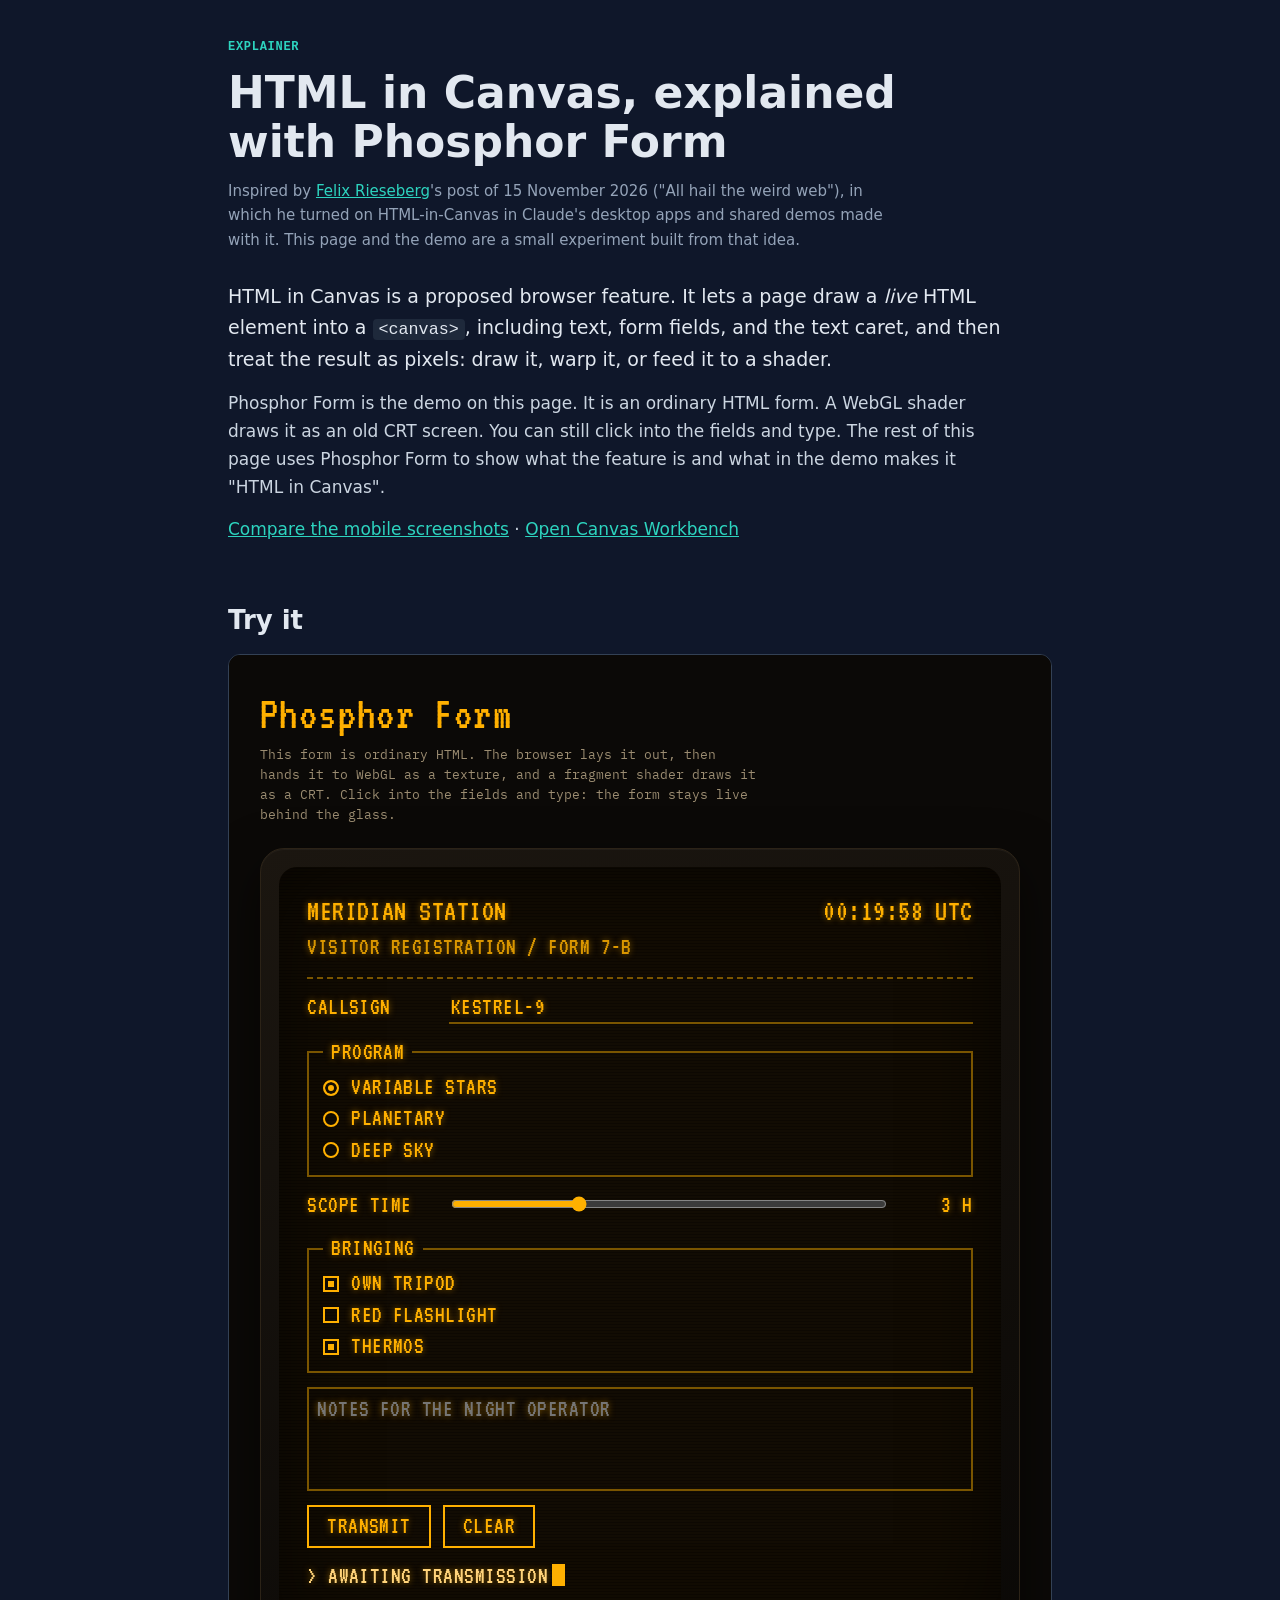
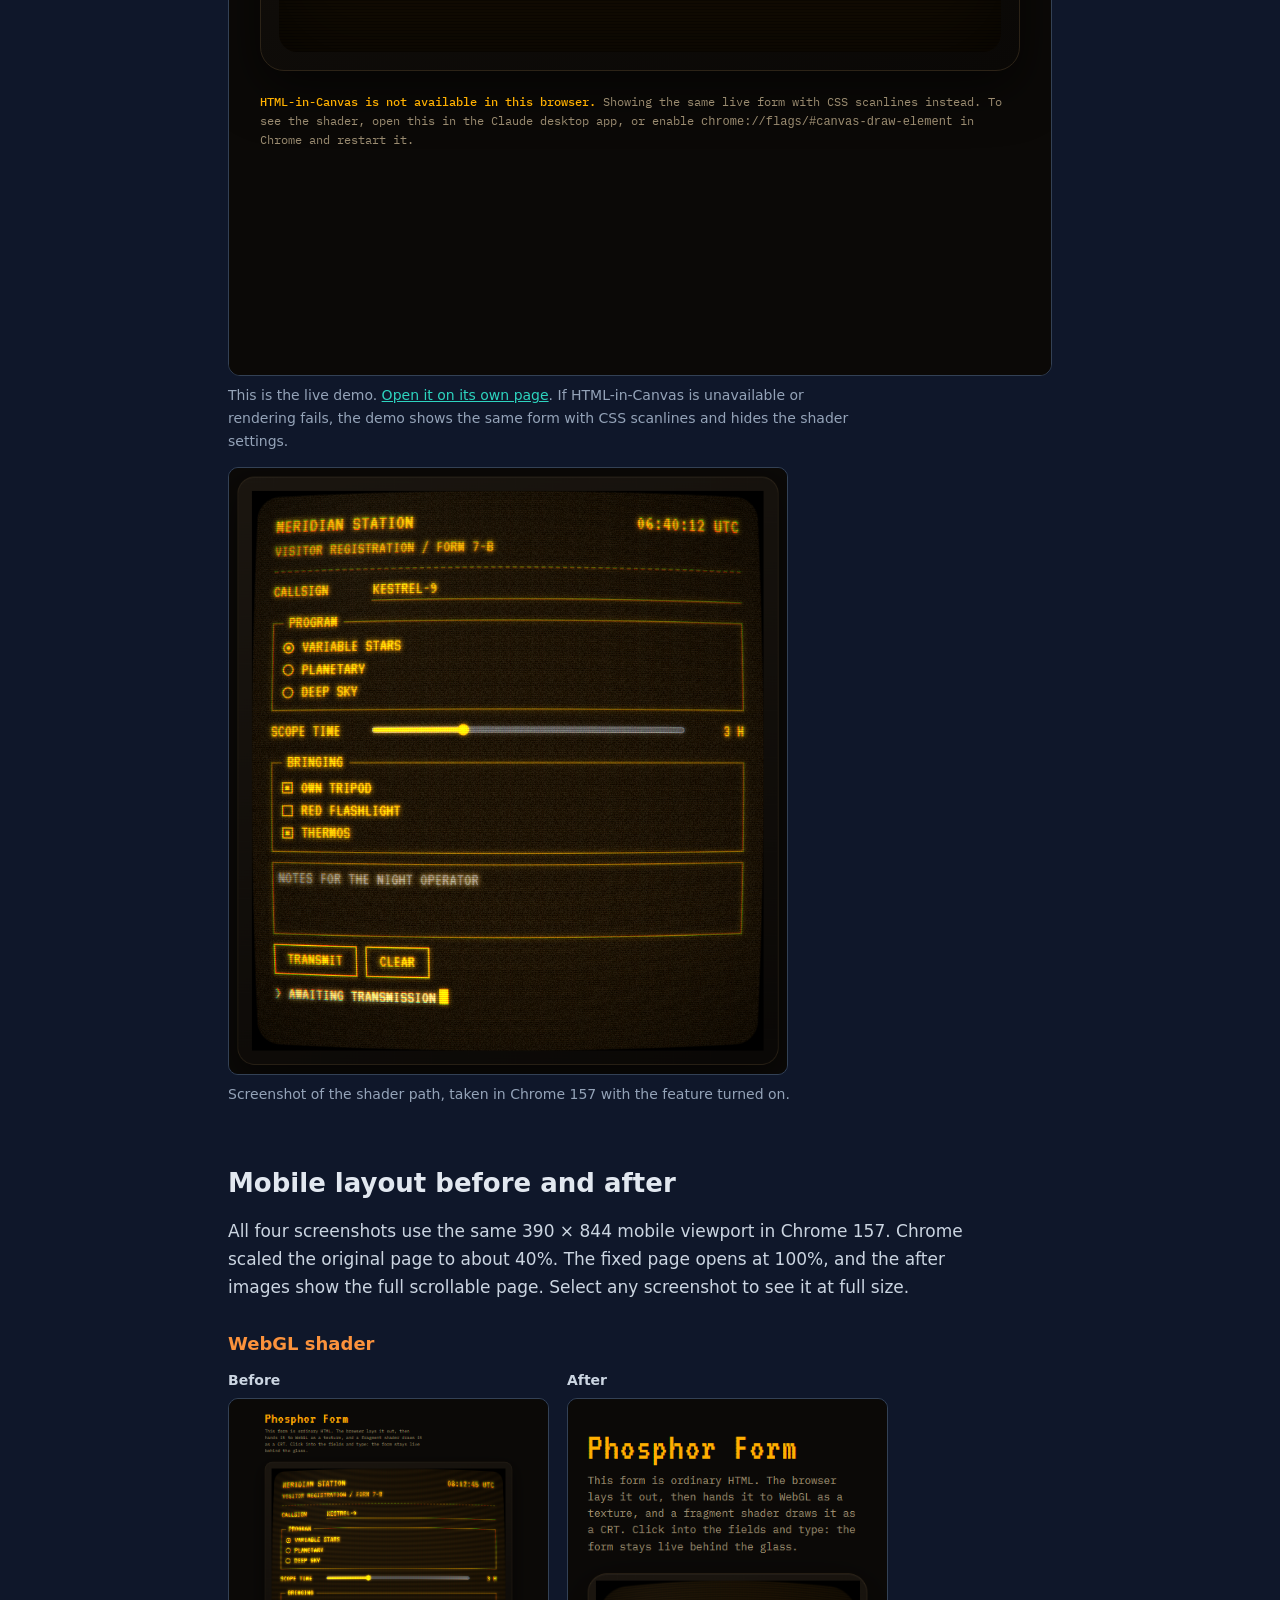
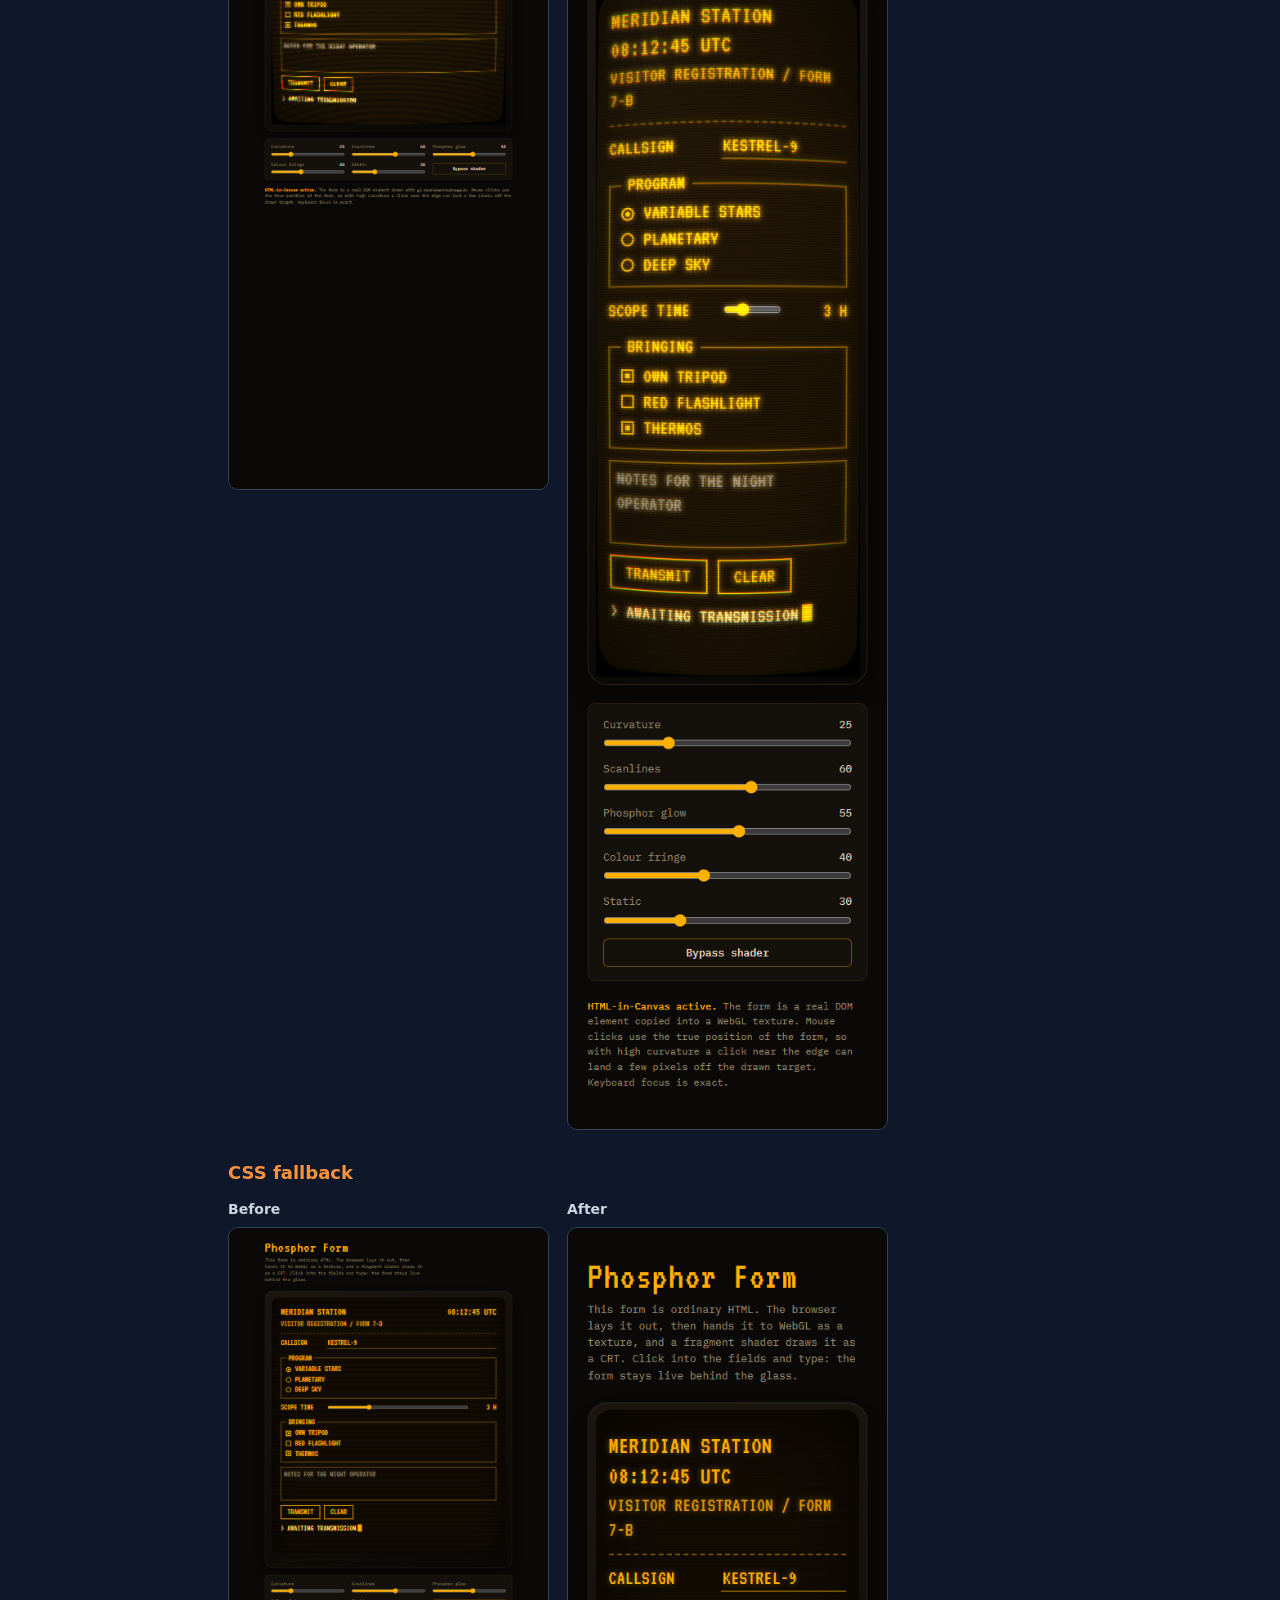
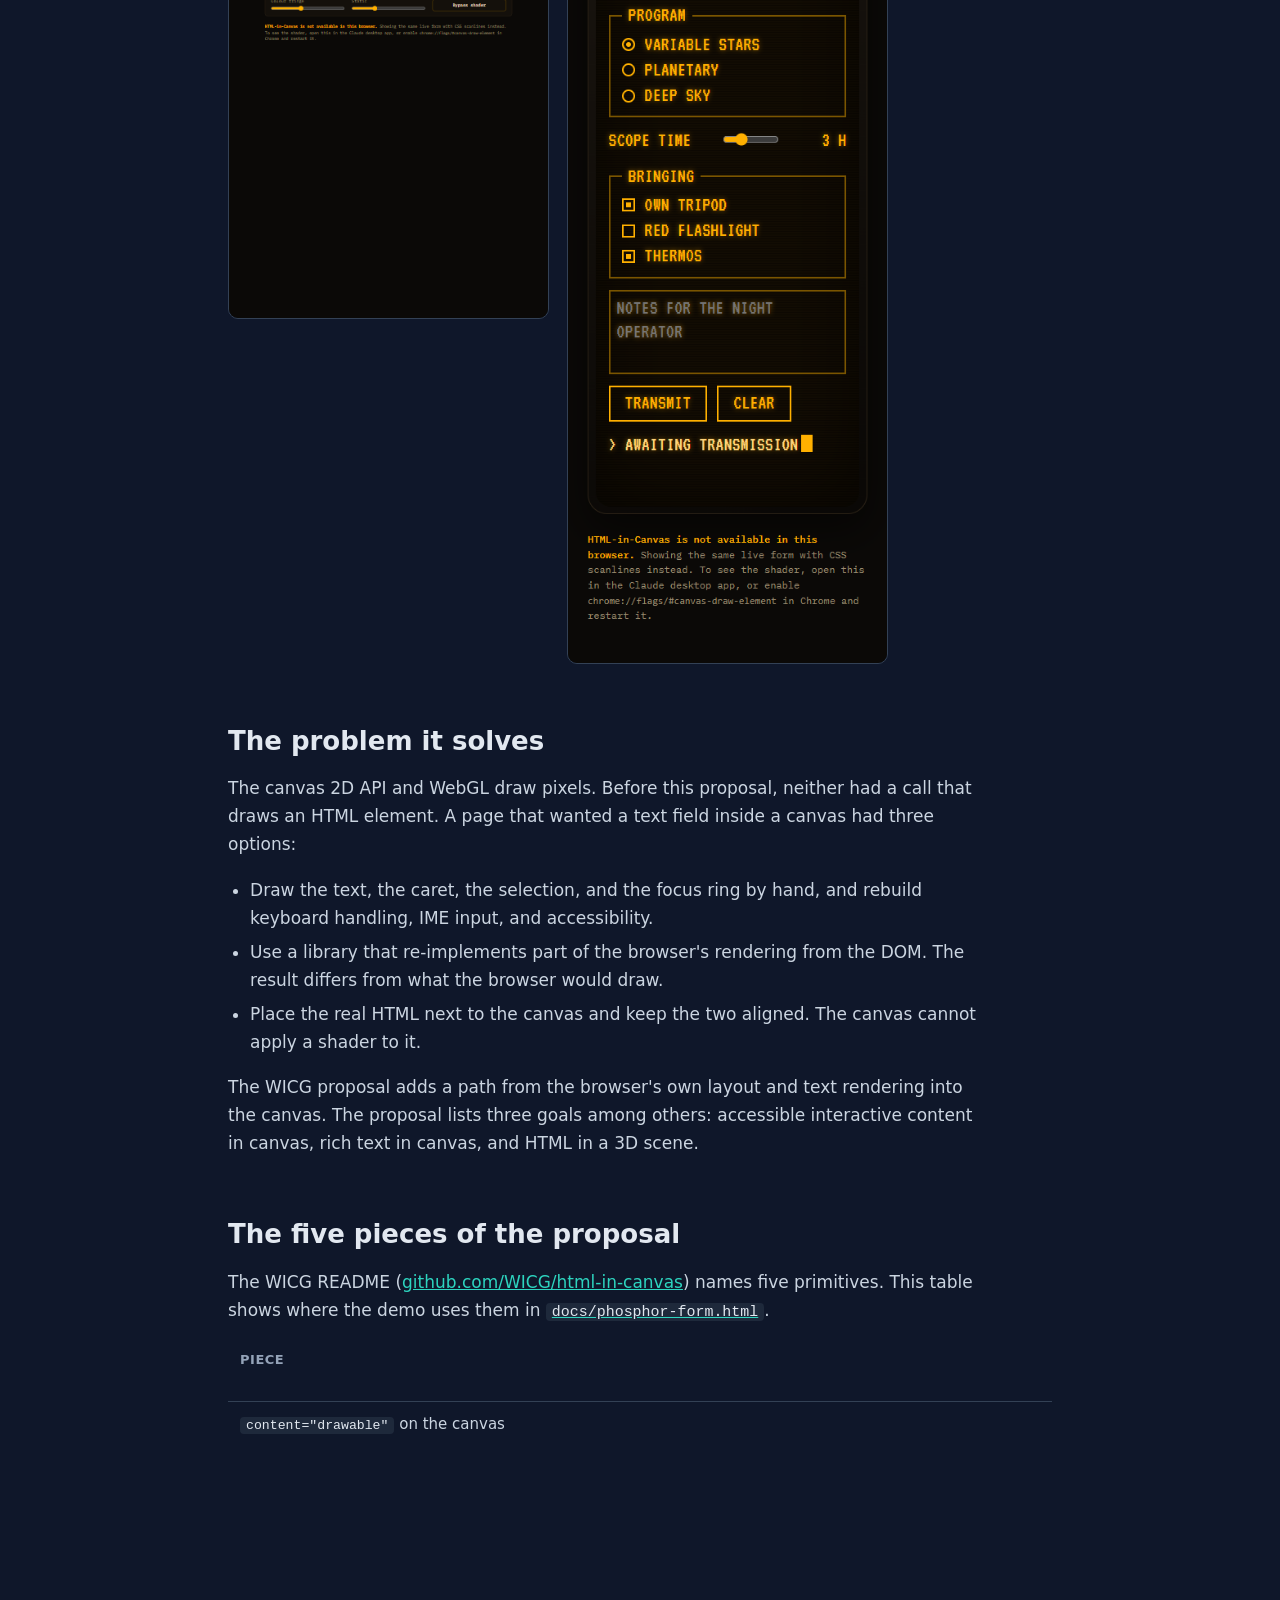
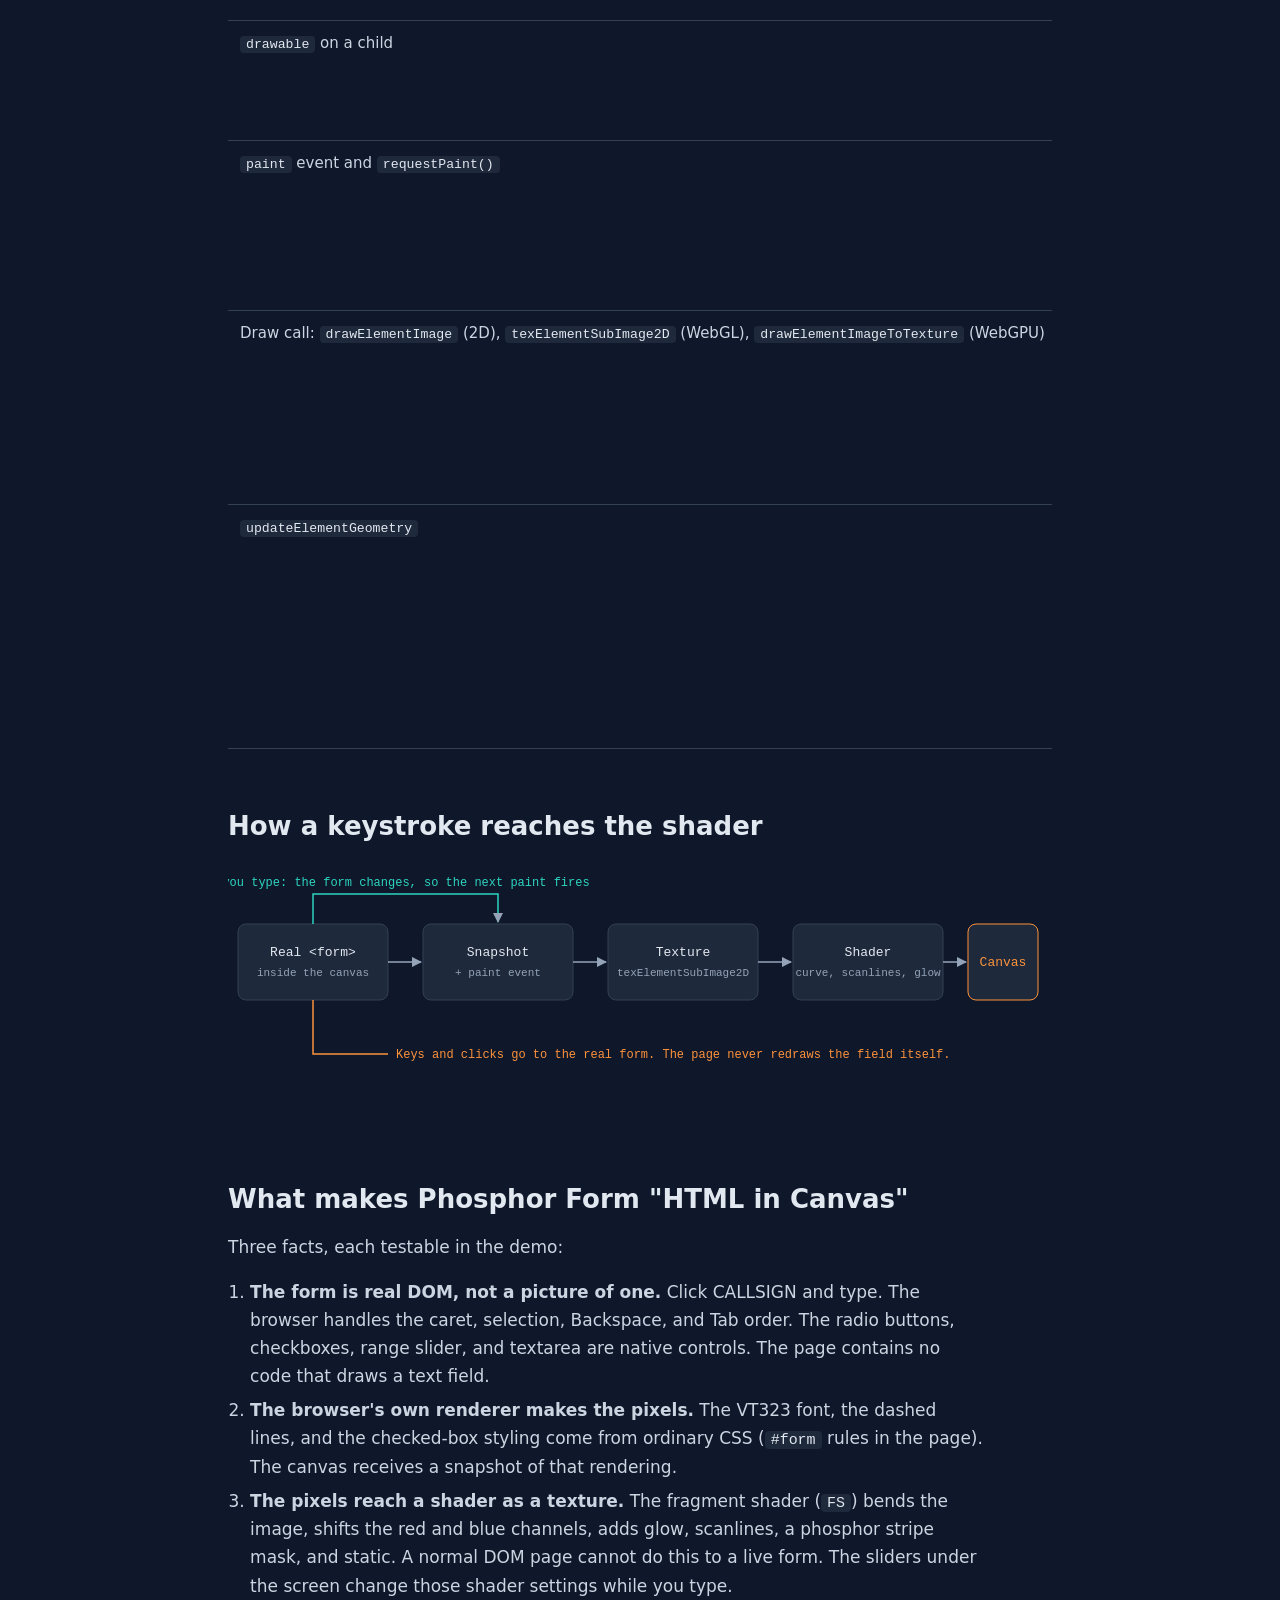
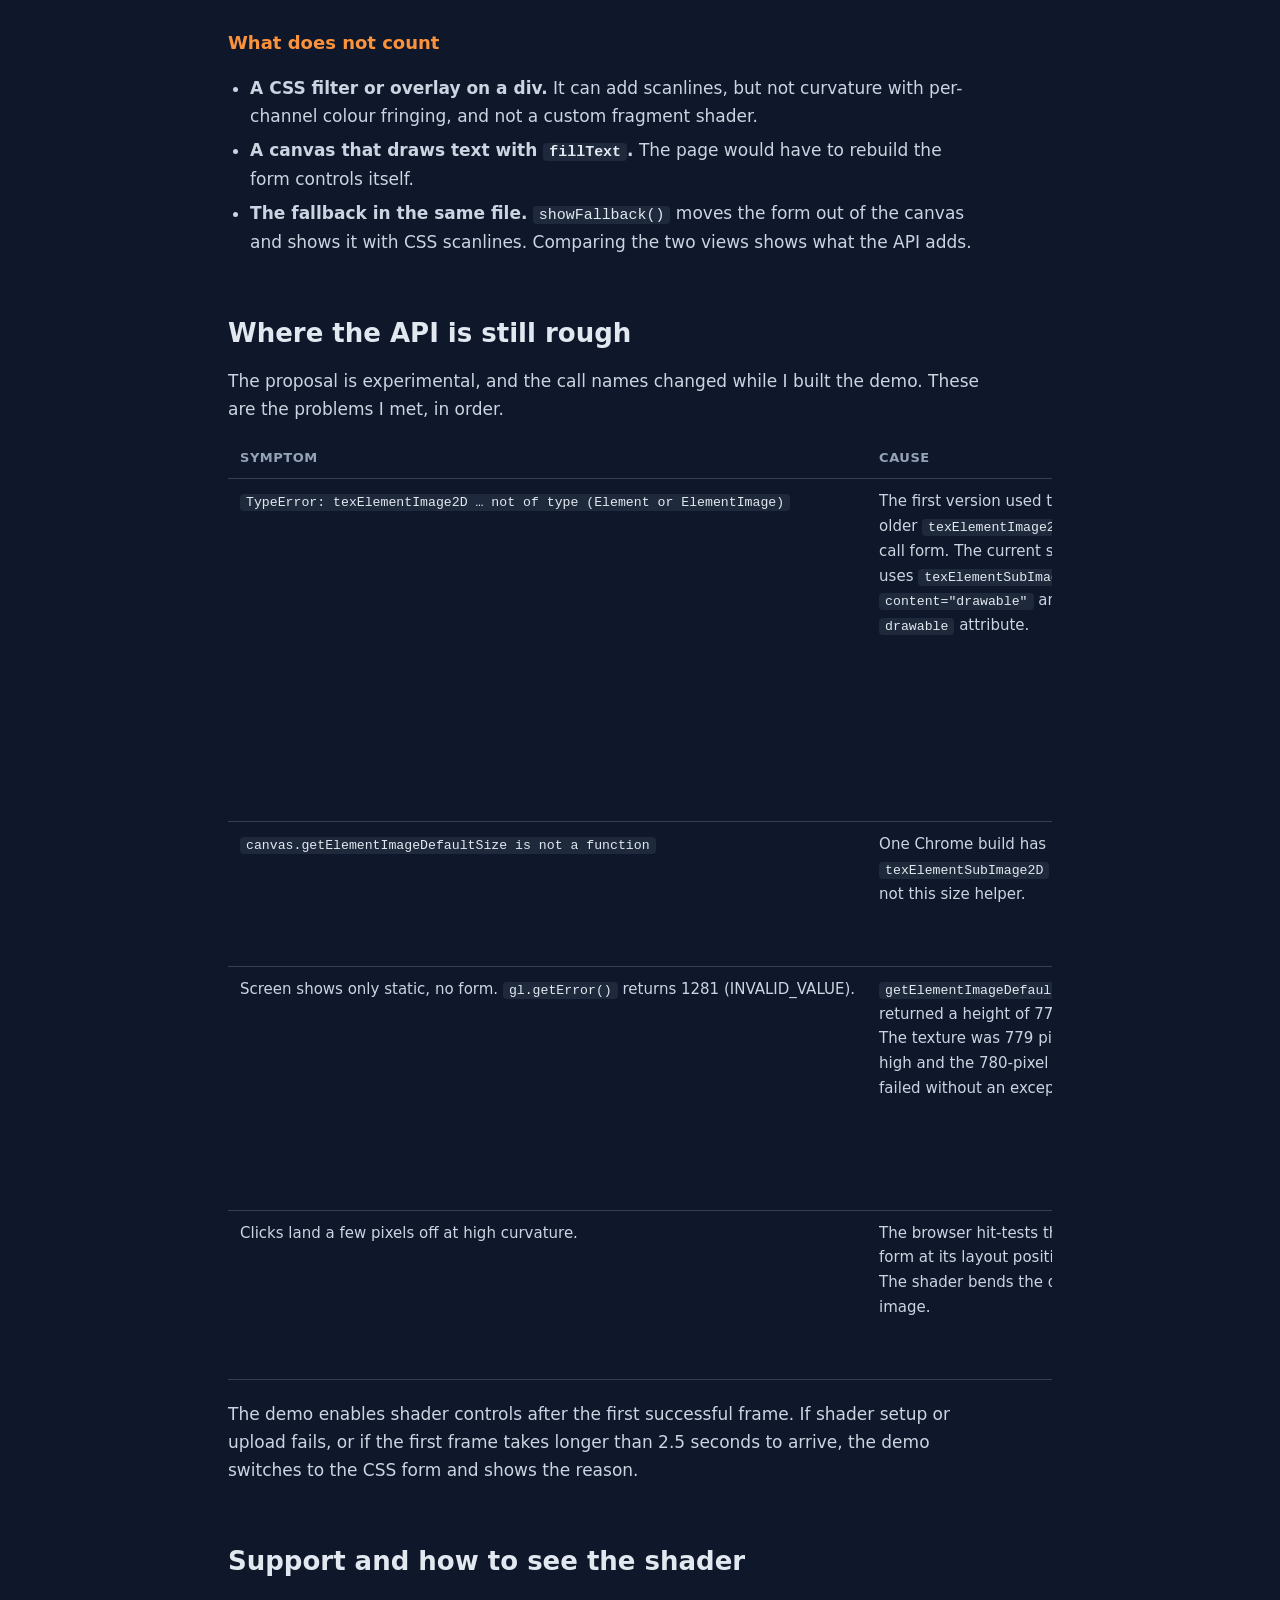
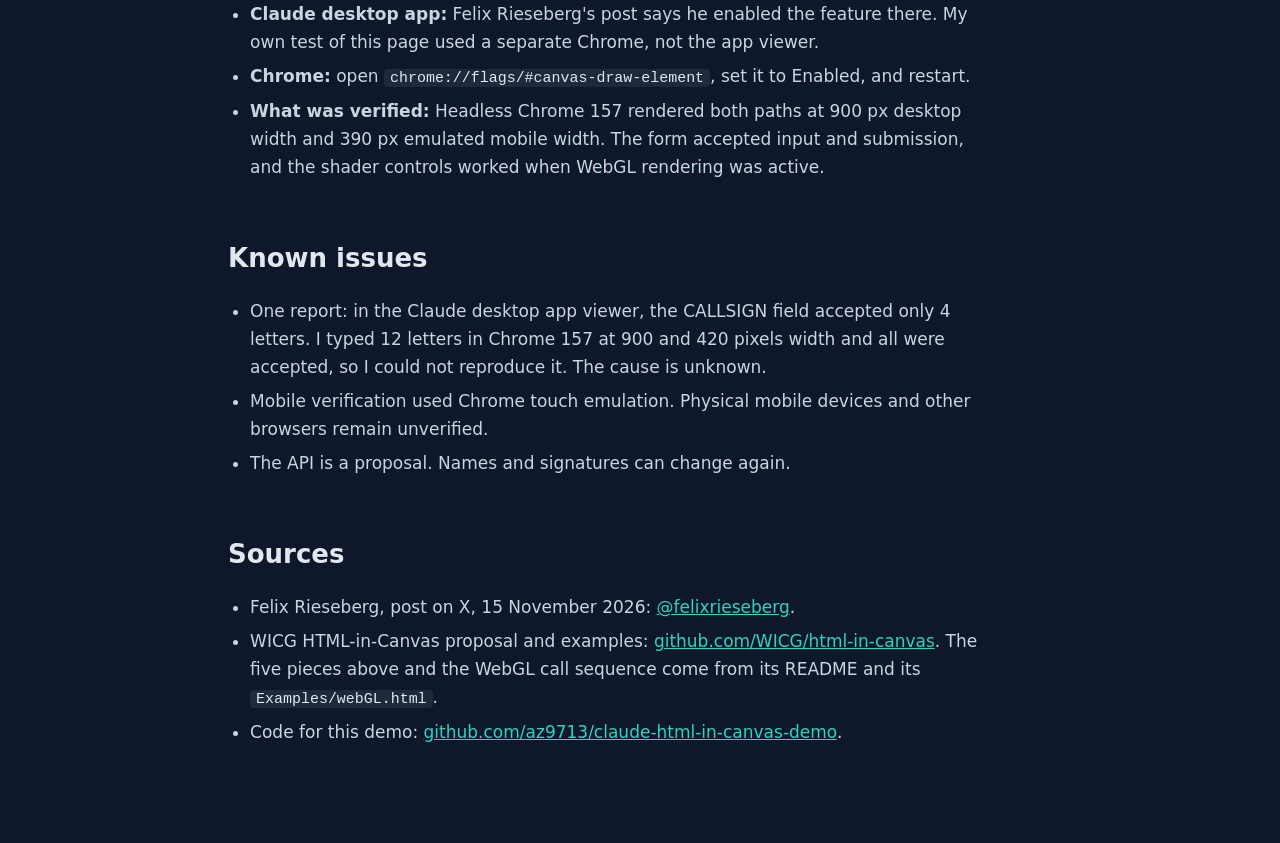
==== docs/index.html @ 8bd76052 "Add 40 offline Canvas Workbench projects" ====
<!doctype html>
<html lang="en">
<head>
<meta charset="utf-8">
<meta name="viewport" content="width=device-width, initial-scale=1">
<meta name="color-scheme" content="dark">
<title>HTML in Canvas, explained with Phosphor Form</title>
<style>
:root {
  --bg: #0f172a; --card: #1e293b; --text: #e2e8f0; --text2: #cbd5e1; --muted: #94a3b8;
  --orange: #fb923c; --teal: #2dd4bf; --line: #334155;
  --mono: ui-monospace, "SFMono-Regular", Consolas, "Liberation Mono", monospace;
  --sans: system-ui, -apple-system, "Segoe UI", Roboto, sans-serif;
  color-scheme: dark;
}
* { box-sizing: border-box; }
body { margin: 0; background: var(--bg); color: var(--text2); font: 17px/1.65 var(--sans); }
.wrap { max-width: 860px; margin: 0 auto; padding: 40px max(18px, env(safe-area-inset-right)) 80px max(18px, env(safe-area-inset-left)); }
h1 { font-size: clamp(30px, 6vw, 44px); line-height: 1.12; color: var(--text); margin: 0 0 12px; text-wrap: balance; }
h2 { font-size: 26px; color: var(--text); margin: 56px 0 12px; text-wrap: balance; }
h3 { font-size: 18px; color: var(--orange); margin: 28px 0 6px; }
p { margin: 0 0 14px; max-width: 70ch; }
a { color: var(--teal); }
code { font-family: var(--mono); font-size: .88em; color: var(--text); background: var(--card); padding: 1px 6px; border-radius: 4px; }
pre { background: var(--card); border: 1px solid var(--line); border-radius: 8px; padding: 14px 16px; overflow-x: auto; margin: 12px 0 18px; font: 14px/1.55 var(--mono); color: var(--text); }
pre code { background: none; padding: 0; font-size: inherit; }
.lede { font-size: 19px; color: var(--text); }
.credit { color: var(--muted); font-size: 15px; margin-bottom: 28px; }
.card { background: var(--card); border: 1px solid var(--line); border-radius: 10px; padding: 16px 18px; margin: 16px 0; }
.card p:last-child { margin-bottom: 0; }
.tag { font: 600 12px var(--mono); letter-spacing: .06em; text-transform: uppercase; color: var(--teal); }
.demo { border: 1px solid var(--line); border-radius: 12px; overflow: hidden; background: #0b0907; }
.demo iframe { display: block; width: 100%; height: 1320px; border: 0; }
.demo-note { color: var(--muted); font-size: 14px; margin: 8px 0 0; }
.shot { width: 100%; max-width: 560px; height: auto; border-radius: 10px; border: 1px solid var(--line); display: block; margin: 14px 0 6px; }
.comparison-pair {
  display: grid;
  grid-template-columns: repeat(2, minmax(0, 1fr));
  gap: clamp(10px, 2vw, 18px);
  max-width: 660px;
  margin: 10px 0 20px;
}
.comparison-pair figure { margin: 0; }
.comparison-pair figcaption { font-size: 14px; font-weight: 600; margin-bottom: 6px; }
.comparison-pair a { display: block; border-radius: 10px; }
.comparison-pair img { display: block; width: 100%; height: auto; border: 1px solid var(--line); border-radius: 10px; }
.tbl { overflow-x: auto; margin: 14px 0 20px; }
table { border-collapse: collapse; width: 100%; min-width: 640px; font-size: 15px; }
th, td { text-align: left; vertical-align: top; padding: 10px 12px; border-bottom: 1px solid var(--line); }
th { color: var(--muted); font-weight: 600; font-size: 13px; letter-spacing: .04em; text-transform: uppercase; }
td:first-child { white-space: nowrap; }
svg text { font-family: var(--mono); }
ol, ul { max-width: 70ch; padding-left: 1.3em; }
li { margin-bottom: 6px; }
.fig { overflow-x: auto; margin: 16px 0; }
</style>
</head>
<body>
<main class="wrap">

<p class="tag">Explainer</p>
<h1>HTML in Canvas, explained with Phosphor Form</h1>
<p class="credit">Inspired by <a href="https://x.com/felixrieseberg">Felix Rieseberg</a>'s post of 15 November 2026 ("All hail the weird web"), in which he turned on HTML-in-Canvas in Claude's desktop apps and shared demos made with it. This page and the demo are a small experiment built from that idea.</p>

<p class="lede">HTML in Canvas is a proposed browser feature. It lets a page draw a <em>live</em> HTML element into a <code>&lt;canvas&gt;</code>, including text, form fields, and the text caret, and then treat the result as pixels: draw it, warp it, or feed it to a shader.</p>
<p>Phosphor Form is the demo on this page. It is an ordinary HTML form. A WebGL shader draws it as an old CRT screen. You can still click into the fields and type. The rest of this page uses Phosphor Form to show what the feature is and what in the demo makes it "HTML in Canvas".</p>
<p><a href="#mobile-comparison">Compare the mobile screenshots</a> · <a href="workbench/index.html">Open Canvas Workbench</a></p>

<h2>Try it</h2>
<div class="demo">
  <iframe src="phosphor-form.html" title="Phosphor Form live demo" loading="lazy"></iframe>
</div>
<p class="demo-note">This is the live demo. <a href="phosphor-form.html">Open it on its own page</a>. If HTML-in-Canvas is unavailable or rendering fails, the demo shows the same form with CSS scanlines and hides the shader settings.</p>
<img class="shot" src="screenshot.png" alt="Phosphor Form drawn as an amber CRT screen: station registration form with callsign field, program radio buttons, scope time slider, equipment checkboxes, notes box, and transmit and clear buttons.">
<p class="demo-note">Screenshot of the shader path, taken in Chrome 157 with the feature turned on.</p>

<section aria-labelledby="mobile-comparison">
  <h2 id="mobile-comparison">Mobile layout before and after</h2>
  <p>All four screenshots use the same 390 × 844 mobile viewport in Chrome 157. Chrome scaled the original page to about 40%. The fixed page opens at 100%, and the after images show the full scrollable page. Select any screenshot to see it at full size.</p>

  <h3>WebGL shader</h3>
  <div class="comparison-pair">
    <figure>
      <figcaption>Before</figcaption>
      <a href="screenshots/mobile-shader-before.png"><img src="screenshots/mobile-shader-before.png" width="390" height="844" loading="lazy" alt="Before the fix, the CRT form is zoomed out and shader sliders are packed into three columns."></a>
    </figure>
    <figure>
      <figcaption>After</figcaption>
      <a href="screenshots/mobile-shader-after.png"><img src="screenshots/mobile-shader-after.png" width="390" height="1626" loading="lazy" alt="After the fix, the CRT form fills the mobile width and shader sliders stack beneath it."></a>
    </figure>
  </div>

  <h3>CSS fallback</h3>
  <div class="comparison-pair">
    <figure>
      <figcaption>Before</figcaption>
      <a href="screenshots/mobile-fallback-before.png"><img src="screenshots/mobile-fallback-before.png" width="390" height="844" loading="lazy" alt="Before the fix, the CSS form is zoomed out and shows inactive shader sliders."></a>
    </figure>
    <figure>
      <figcaption>After</figcaption>
      <a href="screenshots/mobile-fallback-after.png"><img src="screenshots/mobile-fallback-after.png" width="390" height="1265" loading="lazy" alt="After the fix, the CSS form fills the mobile width and the fallback message sits directly beneath it."></a>
    </figure>
  </div>
</section>

<h2>The problem it solves</h2>
<p>The canvas 2D API and WebGL draw pixels. Before this proposal, neither had a call that draws an HTML element. A page that wanted a text field inside a canvas had three options:</p>
<ul>
  <li>Draw the text, the caret, the selection, and the focus ring by hand, and rebuild keyboard handling, IME input, and accessibility.</li>
  <li>Use a library that re-implements part of the browser's rendering from the DOM. The result differs from what the browser would draw.</li>
  <li>Place the real HTML next to the canvas and keep the two aligned. The canvas cannot apply a shader to it.</li>
</ul>
<p>The WICG proposal adds a path from the browser's own layout and text rendering into the canvas. The proposal lists three goals among others: accessible interactive content in canvas, rich text in canvas, and HTML in a 3D scene.</p>

<h2>The five pieces of the proposal</h2>
<p>The WICG README (<a href="https://github.com/WICG/html-in-canvas">github.com/WICG/html-in-canvas</a>) names five primitives. This table shows where the demo uses them in <a href="phosphor-form.html"><code>docs/phosphor-form.html</code></a>.</p>
<div class="tbl">
<table>
  <thead><tr><th>Piece</th><th>What it does</th><th>In Phosphor Form</th></tr></thead>
  <tbody>
    <tr><td><code>content="drawable"</code> on the canvas</td><td>Makes the canvas children real, laid-out HTML instead of fallback content.</td><td><code>&lt;canvas id="crt" content="drawable" layoutsubtree&gt;</code>. The older <code>layoutsubtree</code> attribute stays for older builds.</td></tr>
    <tr><td><code>drawable</code> on a child</td><td>Marks which child can be drawn.</td><td><code>&lt;form id="form" drawable&gt;</code>. The whole form is one drawable element.</td></tr>
    <tr><td><code>paint</code> event and <code>requestPaint()</code></td><td>Tells the page when the HTML changed, so the page can redraw.</td><td>The <code>paint()</code> handler copies the form into a texture. Typing, the blinking cursor, and the clock each trigger the event. <code>fit()</code> requests a paint after sizing the canvas.</td></tr>
    <tr><td>Draw call: <code>drawElementImage</code> (2D), <code>texElementSubImage2D</code> (WebGL), <code>drawElementImageToTexture</code> (WebGPU)</td><td>Copies the latest snapshot of the element into the canvas or a texture.</td><td>The first upload strategy in <code>startShader()</code> calls <code>gl.texElementSubImage2D(gl.TEXTURE_2D, 0, 0, 0, form)</code>.</td></tr>
    <tr><td><code>updateElementGeometry</code></td><td>Tells the browser where the element was drawn, so mouse hits and accessibility match.</td><td><code>paint()</code> calls it with an identity transform. With a WebGL canvas the page must call it, because the browser cannot know the layout of the texture on screen.</td></tr>
  </tbody>
</table>
</div>

<h2>How a keystroke reaches the shader</h2>
<div class="fig">
<svg viewBox="0 0 820 250" width="820" role="img" aria-label="Pipeline: the form in the DOM is laid out and snapshotted by the browser; a paint event fires; texElementSubImage2D copies the snapshot to a WebGL texture; the fragment shader draws the CRT image into the canvas. Keyboard events go straight to the real form. A loop arrow shows that the changed form triggers the next paint event.">
  <defs><marker id="ar" viewBox="0 0 10 10" refX="9" refY="5" markerWidth="7" markerHeight="7" orient="auto-start-reverse"><path d="M0 0L10 5L0 10z" fill="#94a3b8"/></marker></defs>
  <g fill="#1e293b" stroke="#334155">
    <rect x="10" y="60" width="150" height="76" rx="8"/>
    <rect x="195" y="60" width="150" height="76" rx="8"/>
    <rect x="380" y="60" width="150" height="76" rx="8"/>
    <rect x="565" y="60" width="150" height="76" rx="8"/>
  </g>
  <g fill="#e2e8f0" font-size="13" text-anchor="middle">
    <text x="85" y="92">Real &lt;form&gt;</text><text x="85" y="112" fill="#94a3b8" font-size="11">inside the canvas</text>
    <text x="270" y="92">Snapshot</text><text x="270" y="112" fill="#94a3b8" font-size="11">+ paint event</text>
    <text x="455" y="92">Texture</text><text x="455" y="112" fill="#94a3b8" font-size="11">texElementSubImage2D</text>
    <text x="640" y="92">Shader</text><text x="640" y="112" fill="#94a3b8" font-size="11">curve, scanlines, glow</text>
  </g>
  <g stroke="#94a3b8" stroke-width="1.5" fill="none" marker-end="url(#ar)">
    <path d="M160 98H193"/><path d="M345 98H378"/><path d="M530 98H563"/>
  </g>
  <rect x="740" y="60" width="70" height="76" rx="8" fill="#1e293b" stroke="#fb923c"/>
  <text x="775" y="102" fill="#fb923c" font-size="13" text-anchor="middle">Canvas</text>
  <path d="M715 98H738" stroke="#94a3b8" stroke-width="1.5" marker-end="url(#ar)"/>
  <path d="M85 60V30H270V58" stroke="#2dd4bf" stroke-width="1.5" fill="none" marker-end="url(#ar)"/>
  <text x="178" y="22" fill="#2dd4bf" font-size="12" text-anchor="middle">you type: the form changes, so the next paint fires</text>
  <path d="M85 136V190H160" stroke="#fb923c" stroke-width="1.5" fill="none"/>
  <text x="168" y="194" fill="#fb923c" font-size="12">Keys and clicks go to the real form. The page never redraws the field itself.</text>
</svg>
</div>

<h2>What makes Phosphor Form "HTML in Canvas"</h2>
<p>Three facts, each testable in the demo:</p>
<ol>
  <li><strong>The form is real DOM, not a picture of one.</strong> Click CALLSIGN and type. The browser handles the caret, selection, Backspace, and Tab order. The radio buttons, checkboxes, range slider, and textarea are native controls. The page contains no code that draws a text field.</li>
  <li><strong>The browser's own renderer makes the pixels.</strong> The VT323 font, the dashed lines, and the checked-box styling come from ordinary CSS (<code>#form</code> rules in the page). The canvas receives a snapshot of that rendering.</li>
  <li><strong>The pixels reach a shader as a texture.</strong> The fragment shader (<code>FS</code>) bends the image, shifts the red and blue channels, adds glow, scanlines, a phosphor stripe mask, and static. A normal DOM page cannot do this to a live form. The sliders under the screen change those shader settings while you type.</li>
</ol>

<h3>What does not count</h3>
<ul>
  <li><strong>A CSS filter or overlay on a div.</strong> It can add scanlines, but not curvature with per-channel colour fringing, and not a custom fragment shader.</li>
  <li><strong>A canvas that draws text with <code>fillText</code>.</strong> The page would have to rebuild the form controls itself.</li>
  <li><strong>The fallback in the same file.</strong> <code>showFallback()</code> moves the form out of the canvas and shows it with CSS scanlines. Comparing the two views shows what the API adds.</li>
</ul>

<h2>Where the API is still rough</h2>
<p>The proposal is experimental, and the call names changed while I built the demo. These are the problems I met, in order.</p>
<div class="tbl">
<table>
  <thead><tr><th>Symptom</th><th>Cause</th><th>Fix</th></tr></thead>
  <tbody>
    <tr><td><code>TypeError: texElementImage2D … not of type (Element or ElementImage)</code></td><td>The first version used the older <code>texElementImage2D</code> call form. The current spec uses <code>texElementSubImage2D</code>, <code>content="drawable"</code> and the <code>drawable</code> attribute.</td><td>Try the current signature first and keep the two older call forms as alternatives when the browser exposes them.</td></tr>
    <tr><td><code>canvas.getElementImageDefaultSize is not a function</code></td><td>One Chrome build has <code>texElementSubImage2D</code> but not this size helper.</td><td>Use the canvas size when the helper is missing.</td></tr>
    <tr><td>Screen shows only static, no form. <code>gl.getError()</code> returns 1281 (INVALID_VALUE).</td><td><code>getElementImageDefaultSize</code> returned a height of 779.58. The texture was 779 pixels high and the 780-pixel copy failed without an exception.</td><td>Round the size up with <code>Math.ceil</code> and check WebGL errors after allocation and upload.</td></tr>
    <tr><td>Clicks land a few pixels off at high curvature.</td><td>The browser hit-tests the form at its layout position. The shader bends the drawn image.</td><td>Not fixed. The page says so. Keyboard focus is exact.</td></tr>
  </tbody>
</table>
</div>
<p>The demo enables shader controls after the first successful frame. If shader setup or upload fails, or if the first frame takes longer than 2.5 seconds to arrive, the demo switches to the CSS form and shows the reason.</p>

<h2>Support and how to see the shader</h2>
<ul>
  <li><strong>Claude desktop app:</strong> Felix Rieseberg's post says he enabled the feature there. My own test of this page used a separate Chrome, not the app viewer.</li>
  <li><strong>Chrome:</strong> open <code>chrome://flags/#canvas-draw-element</code>, set it to Enabled, and restart.</li>
  <li><strong>What was verified:</strong> Headless Chrome 157 rendered both paths at 900 px desktop width and 390 px emulated mobile width. The form accepted input and submission, and the shader controls worked when WebGL rendering was active.</li>
</ul>

<h2>Known issues</h2>
<ul>
  <li>One report: in the Claude desktop app viewer, the CALLSIGN field accepted only 4 letters. I typed 12 letters in Chrome 157 at 900 and 420 pixels width and all were accepted, so I could not reproduce it. The cause is unknown.</li>
  <li>Mobile verification used Chrome touch emulation. Physical mobile devices and other browsers remain unverified.</li>
  <li>The API is a proposal. Names and signatures can change again.</li>
</ul>

<h2>Sources</h2>
<ul>
  <li>Felix Rieseberg, post on X, 15 November 2026: <a href="https://x.com/felixrieseberg">@felixrieseberg</a>.</li>
  <li>WICG HTML-in-Canvas proposal and examples: <a href="https://github.com/WICG/html-in-canvas">github.com/WICG/html-in-canvas</a>. The five pieces above and the WebGL call sequence come from its README and its <code>Examples/webGL.html</code>.</li>
  <li>Code for this demo: <a href="https://github.com/az9713/claude-html-in-canvas-demo">github.com/az9713/claude-html-in-canvas-demo</a>.</li>
</ul>

</main>
</body>
</html>
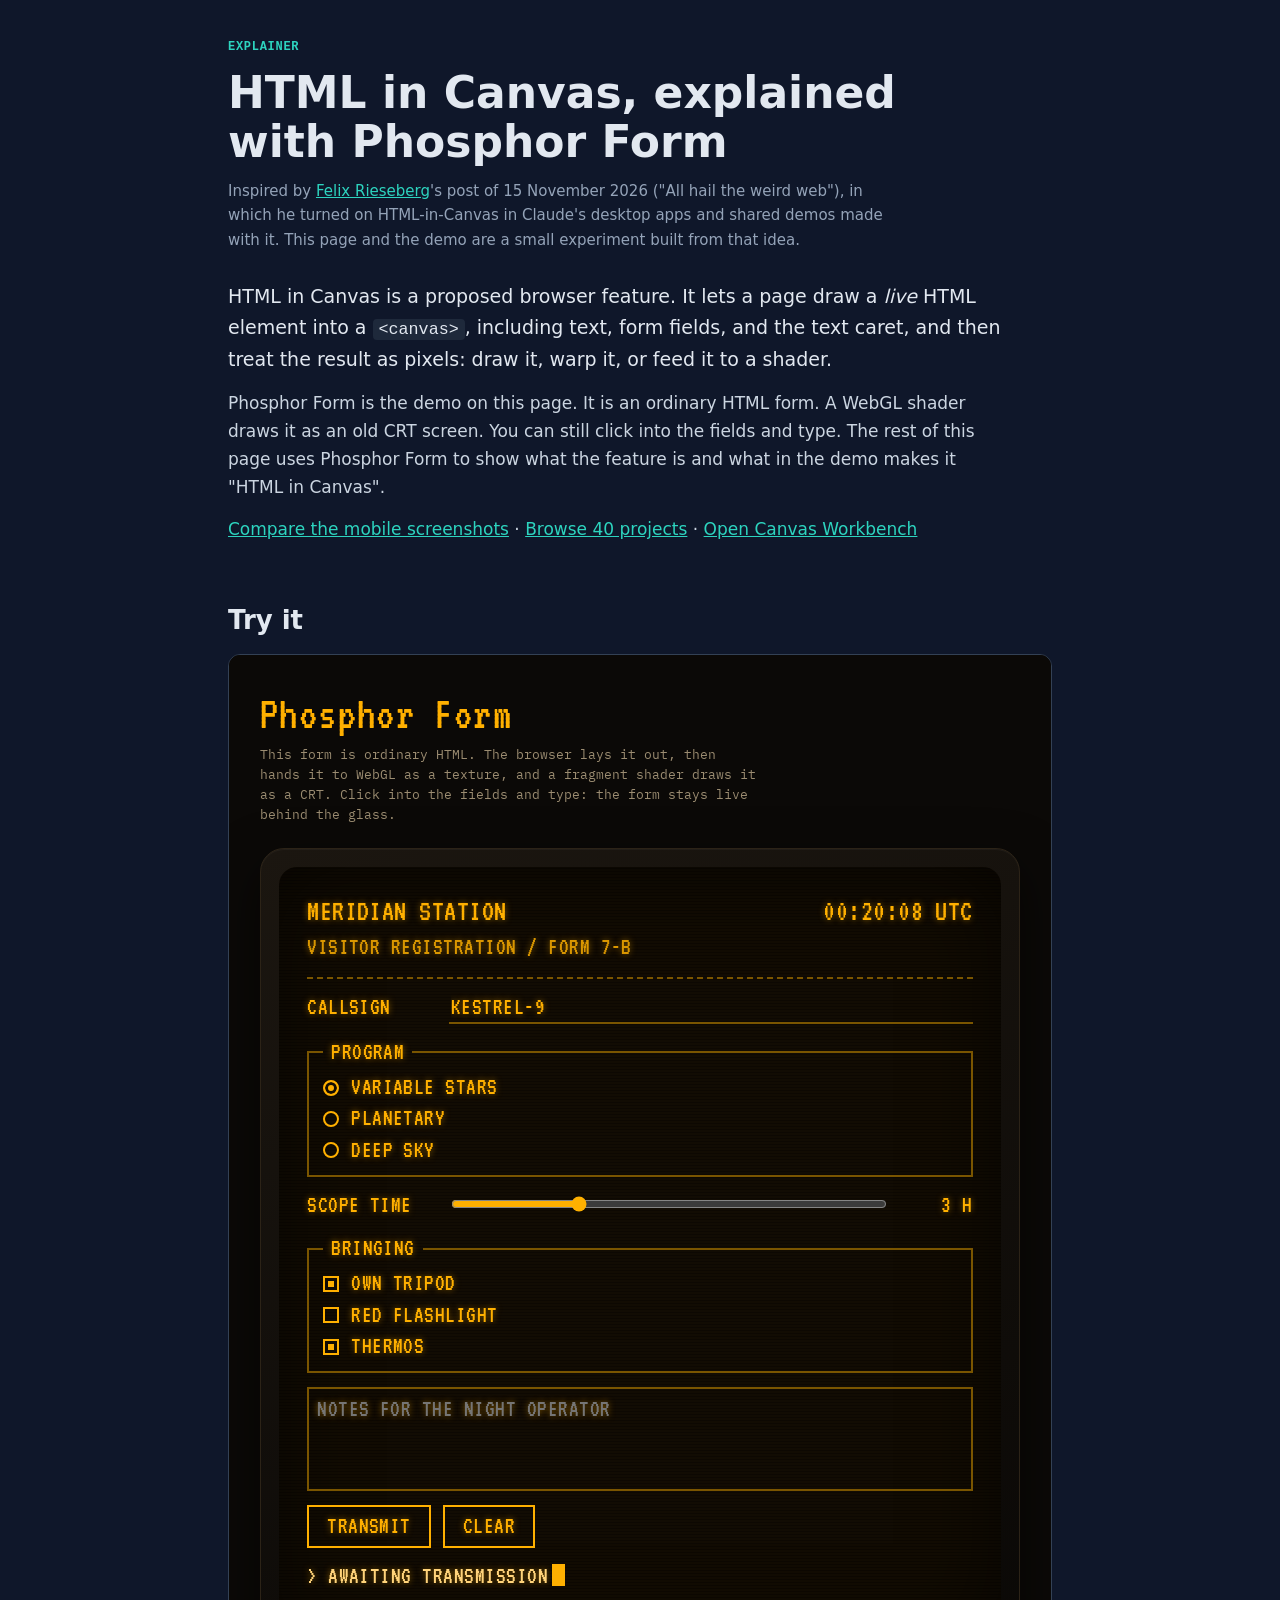
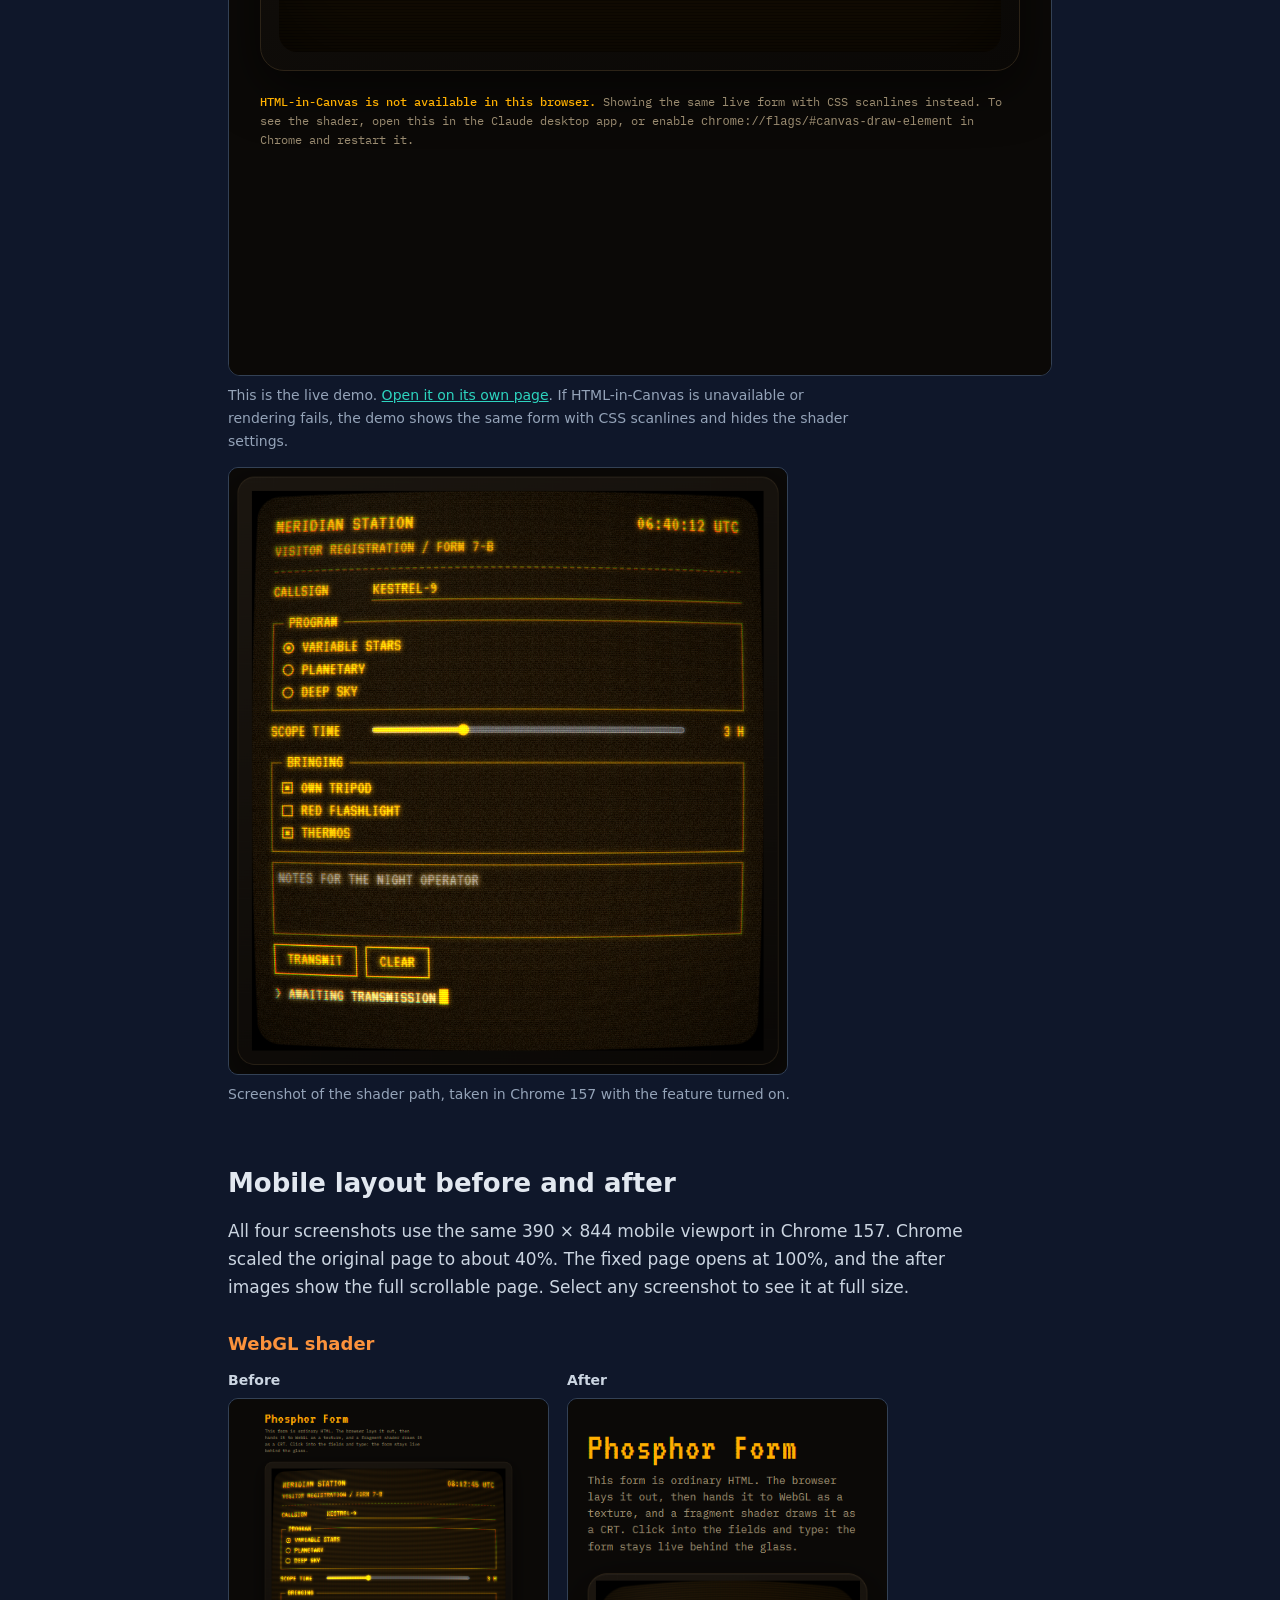
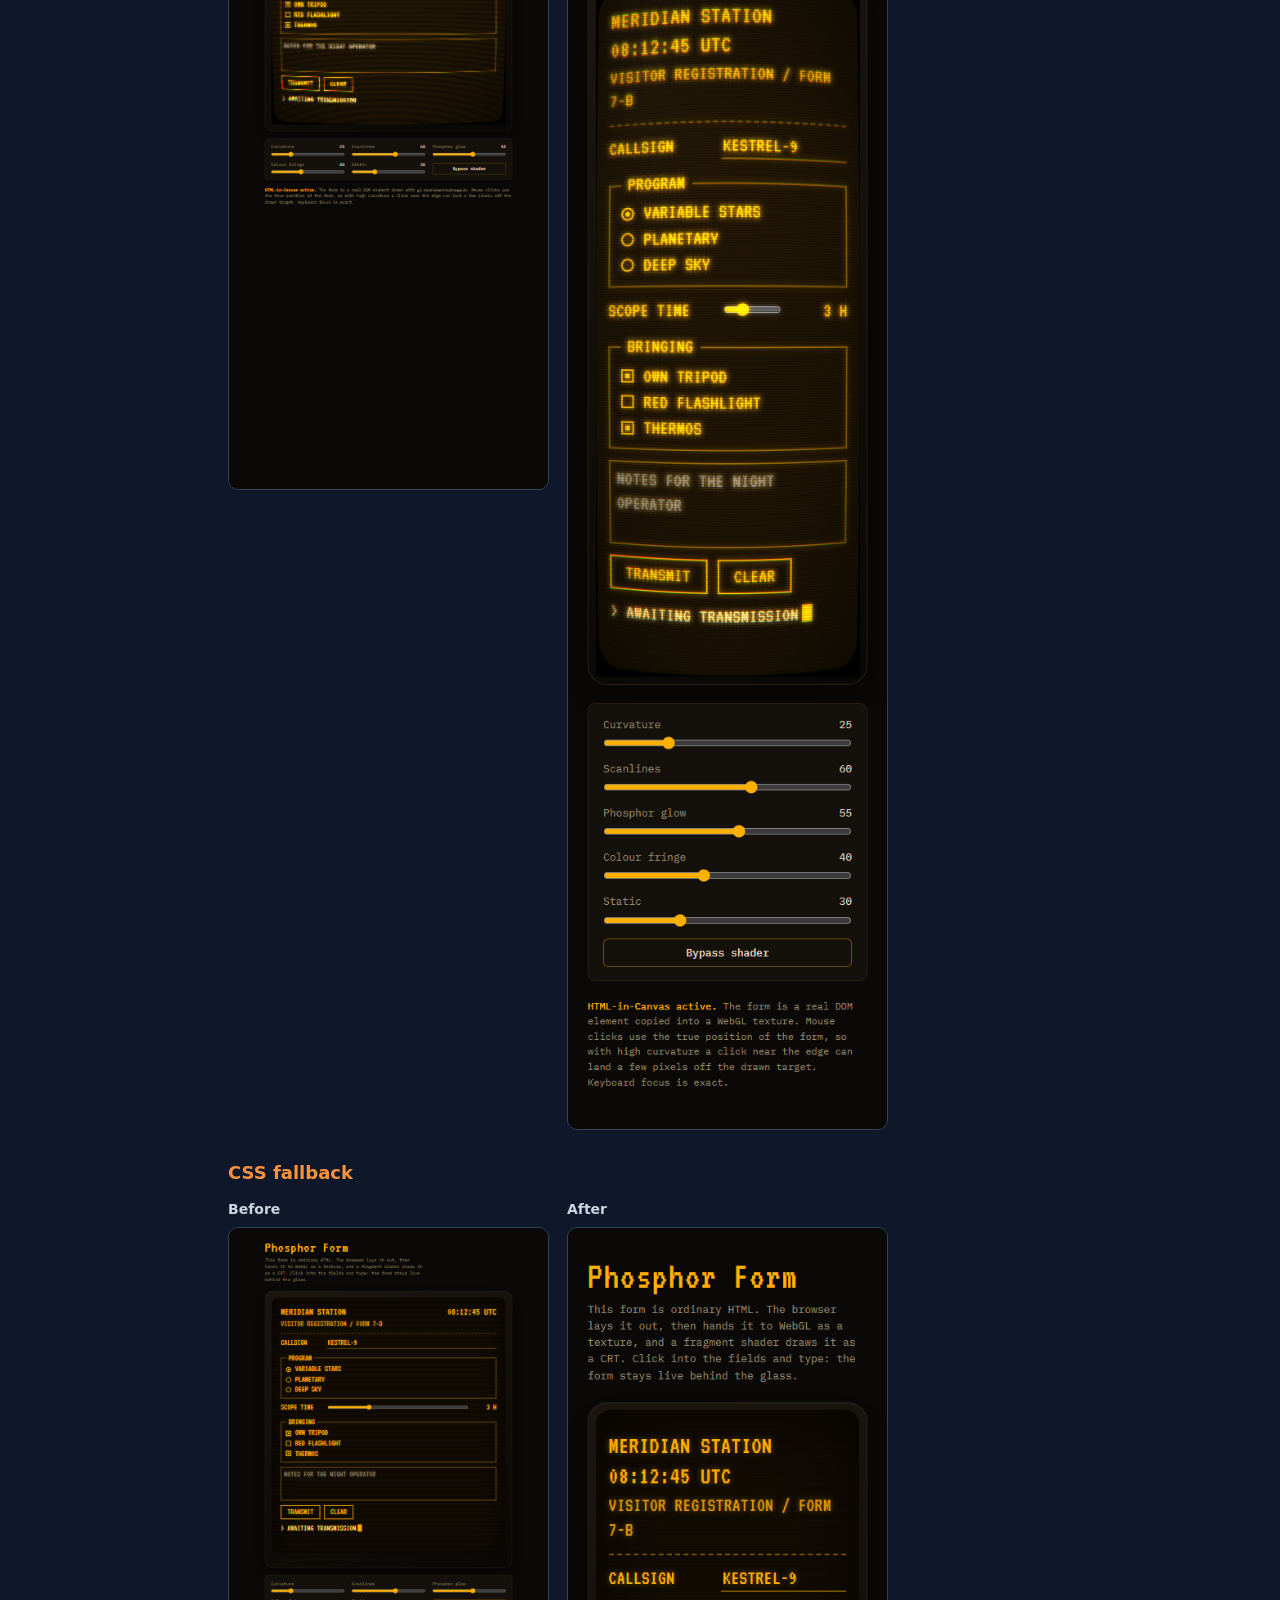
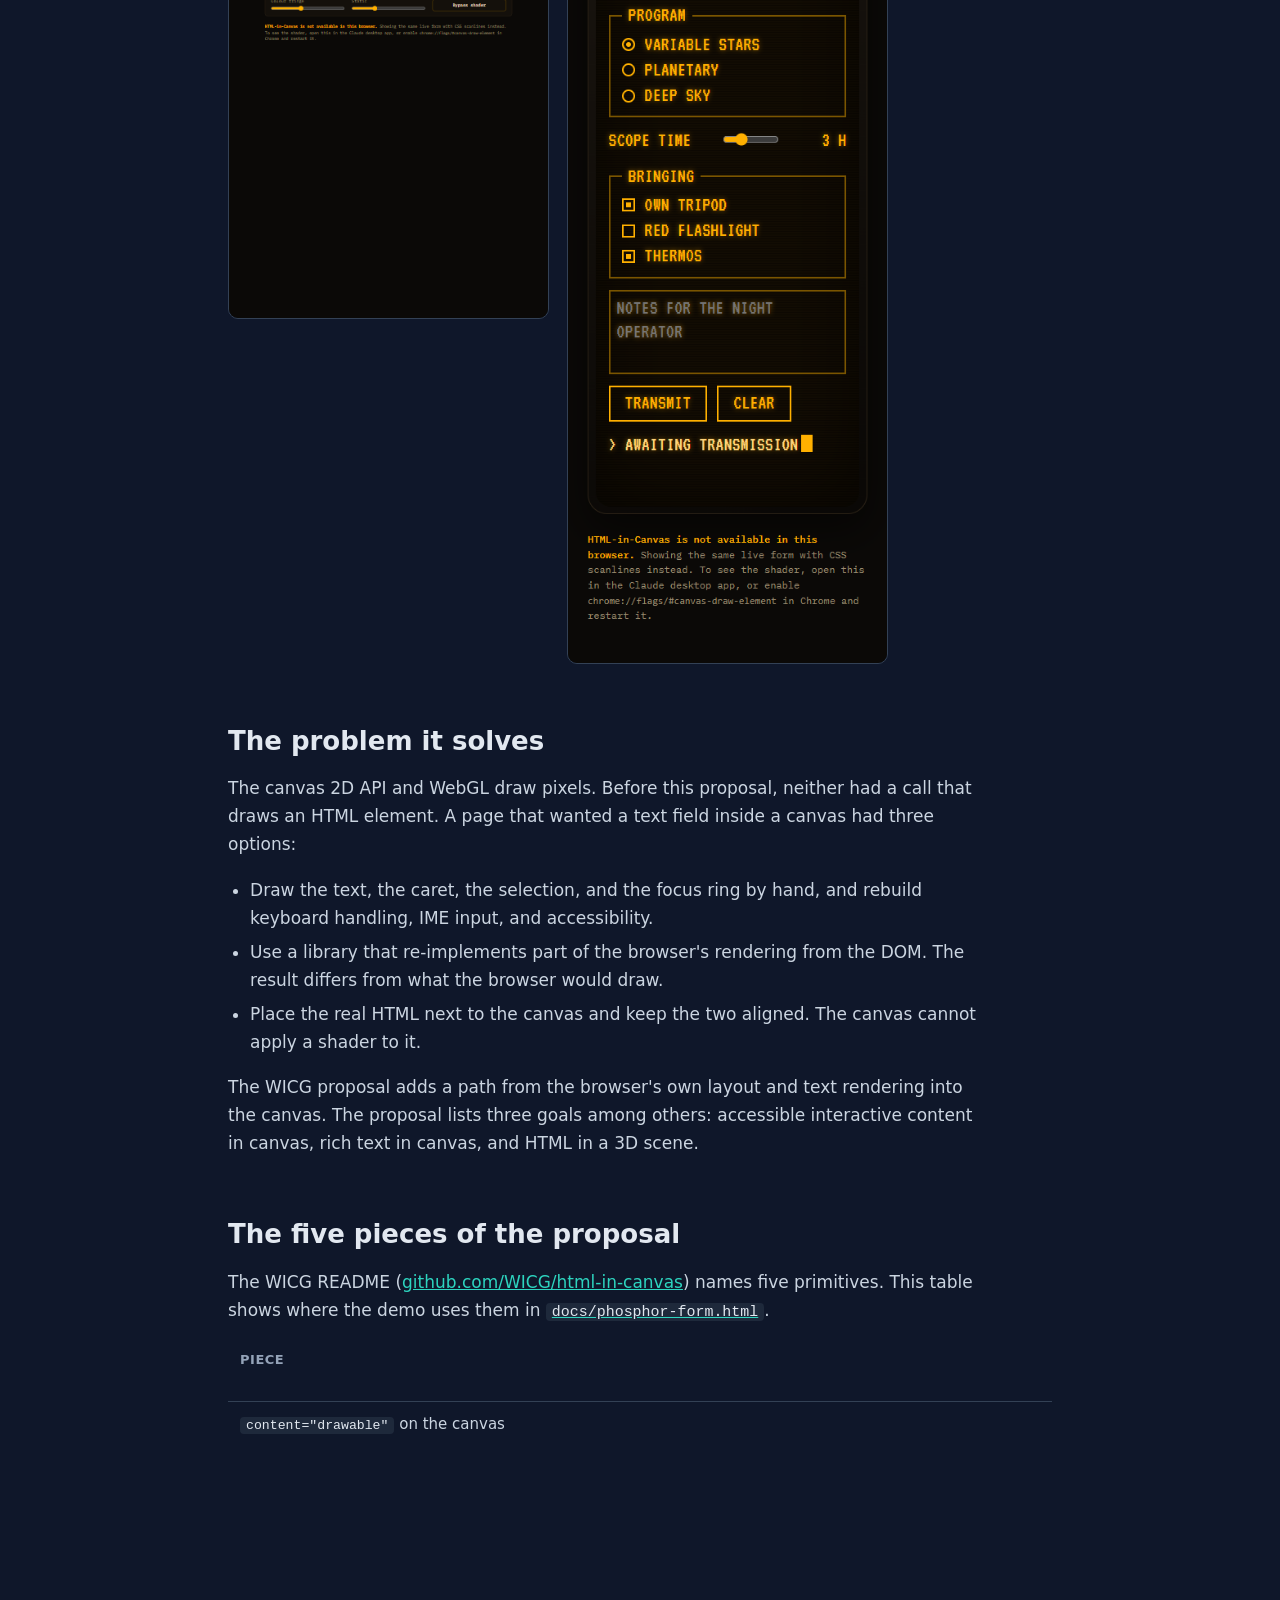
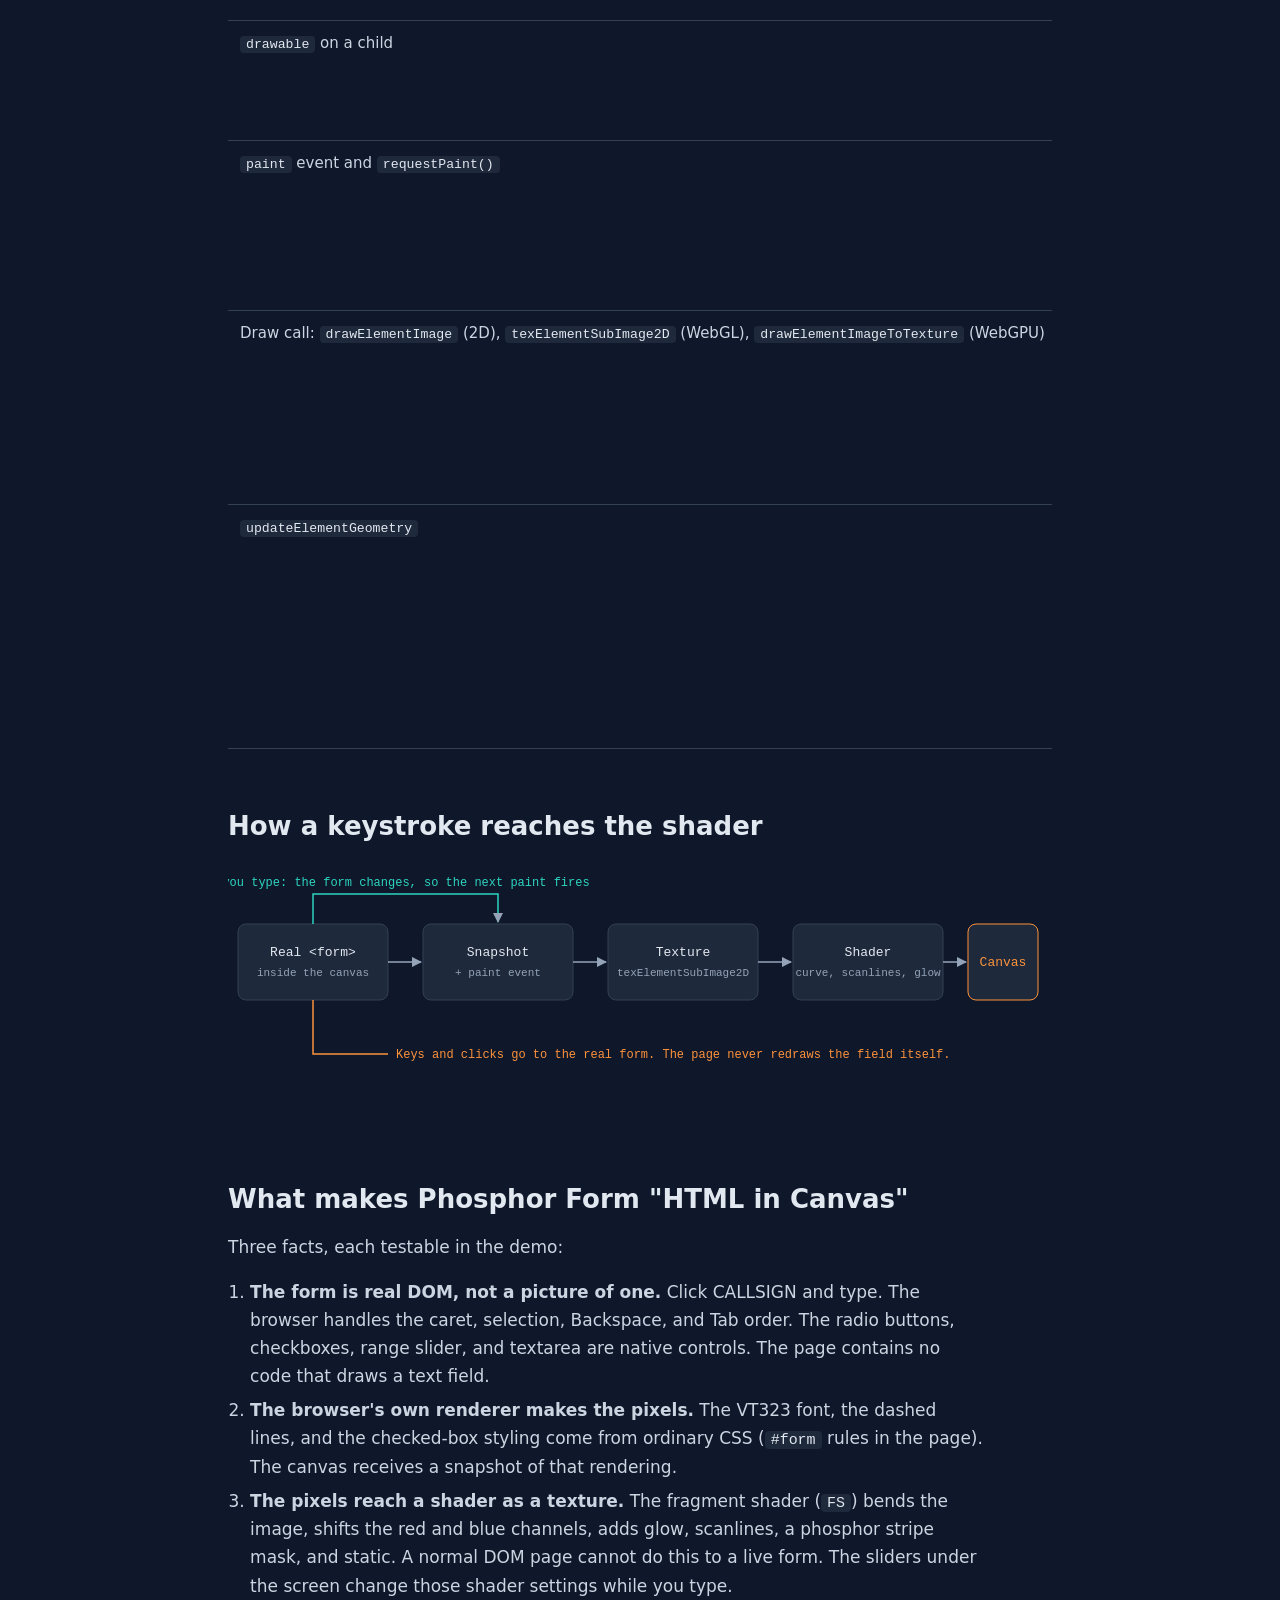
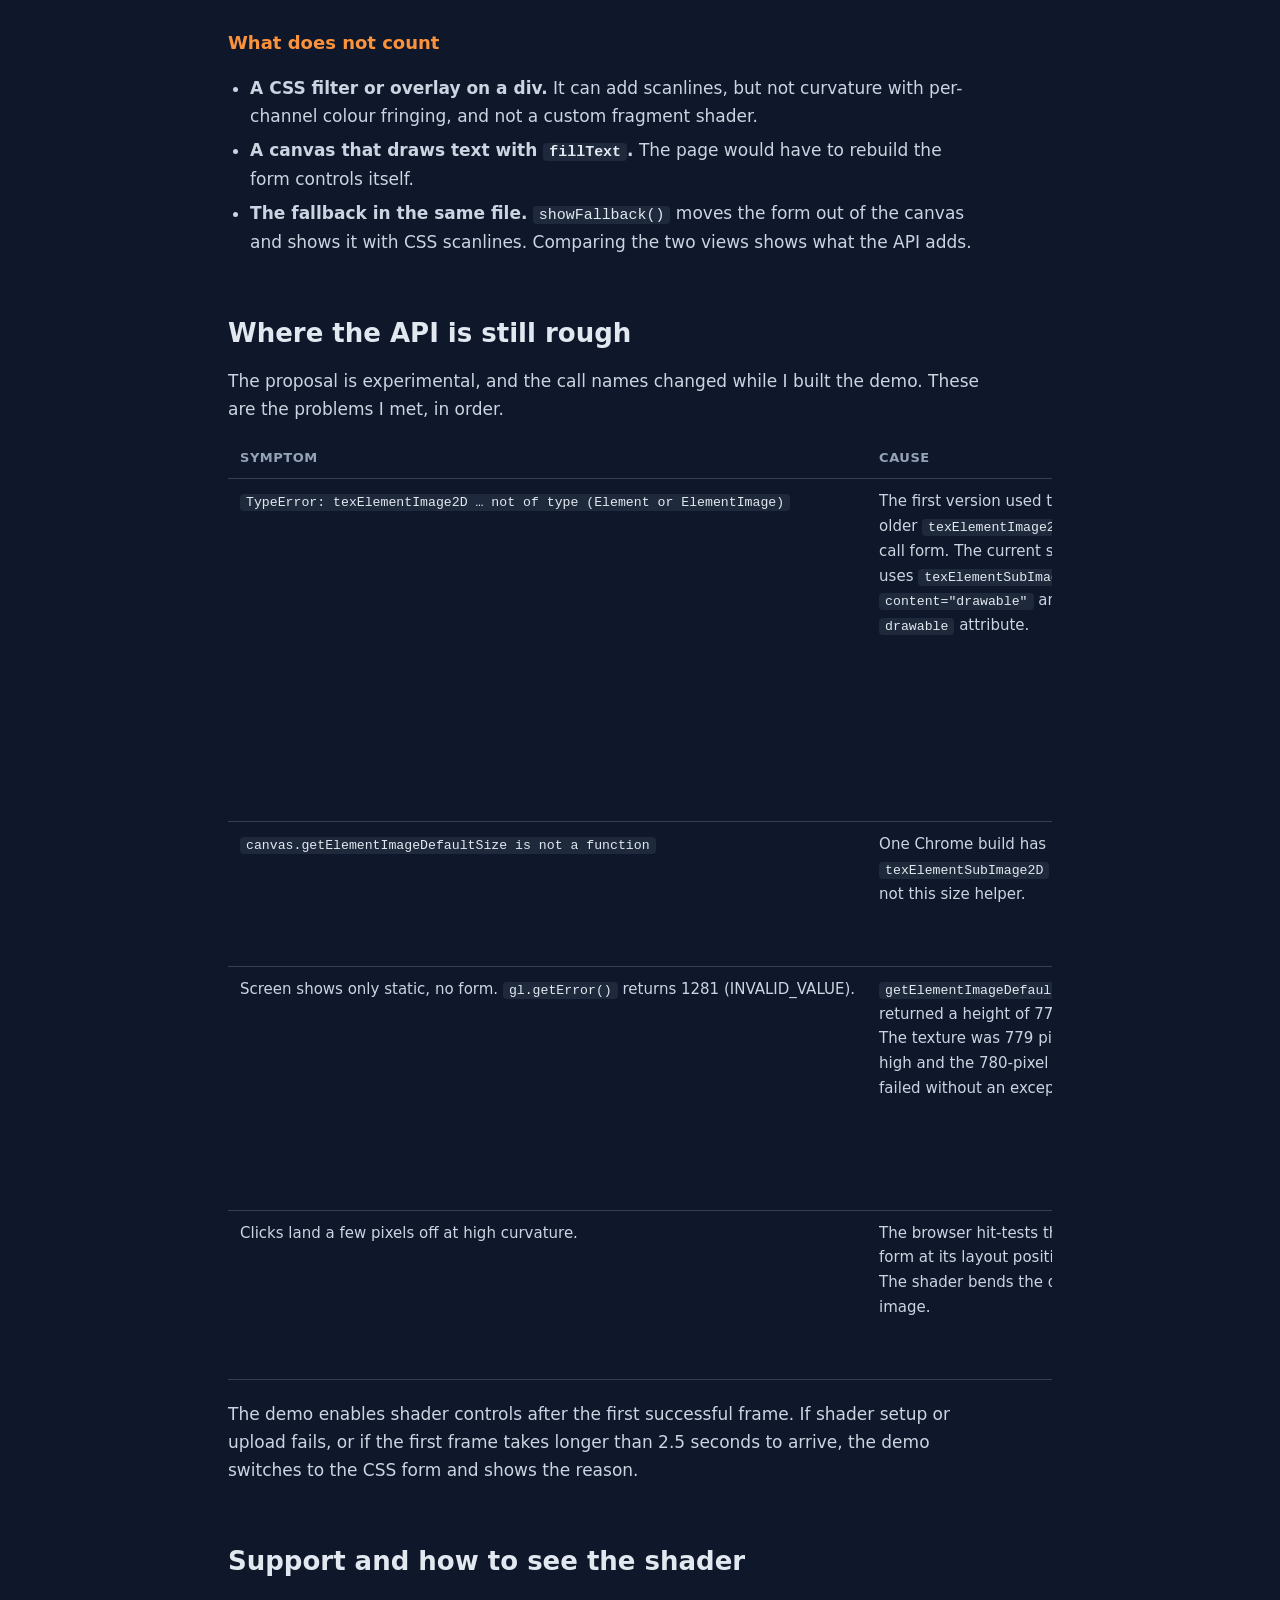
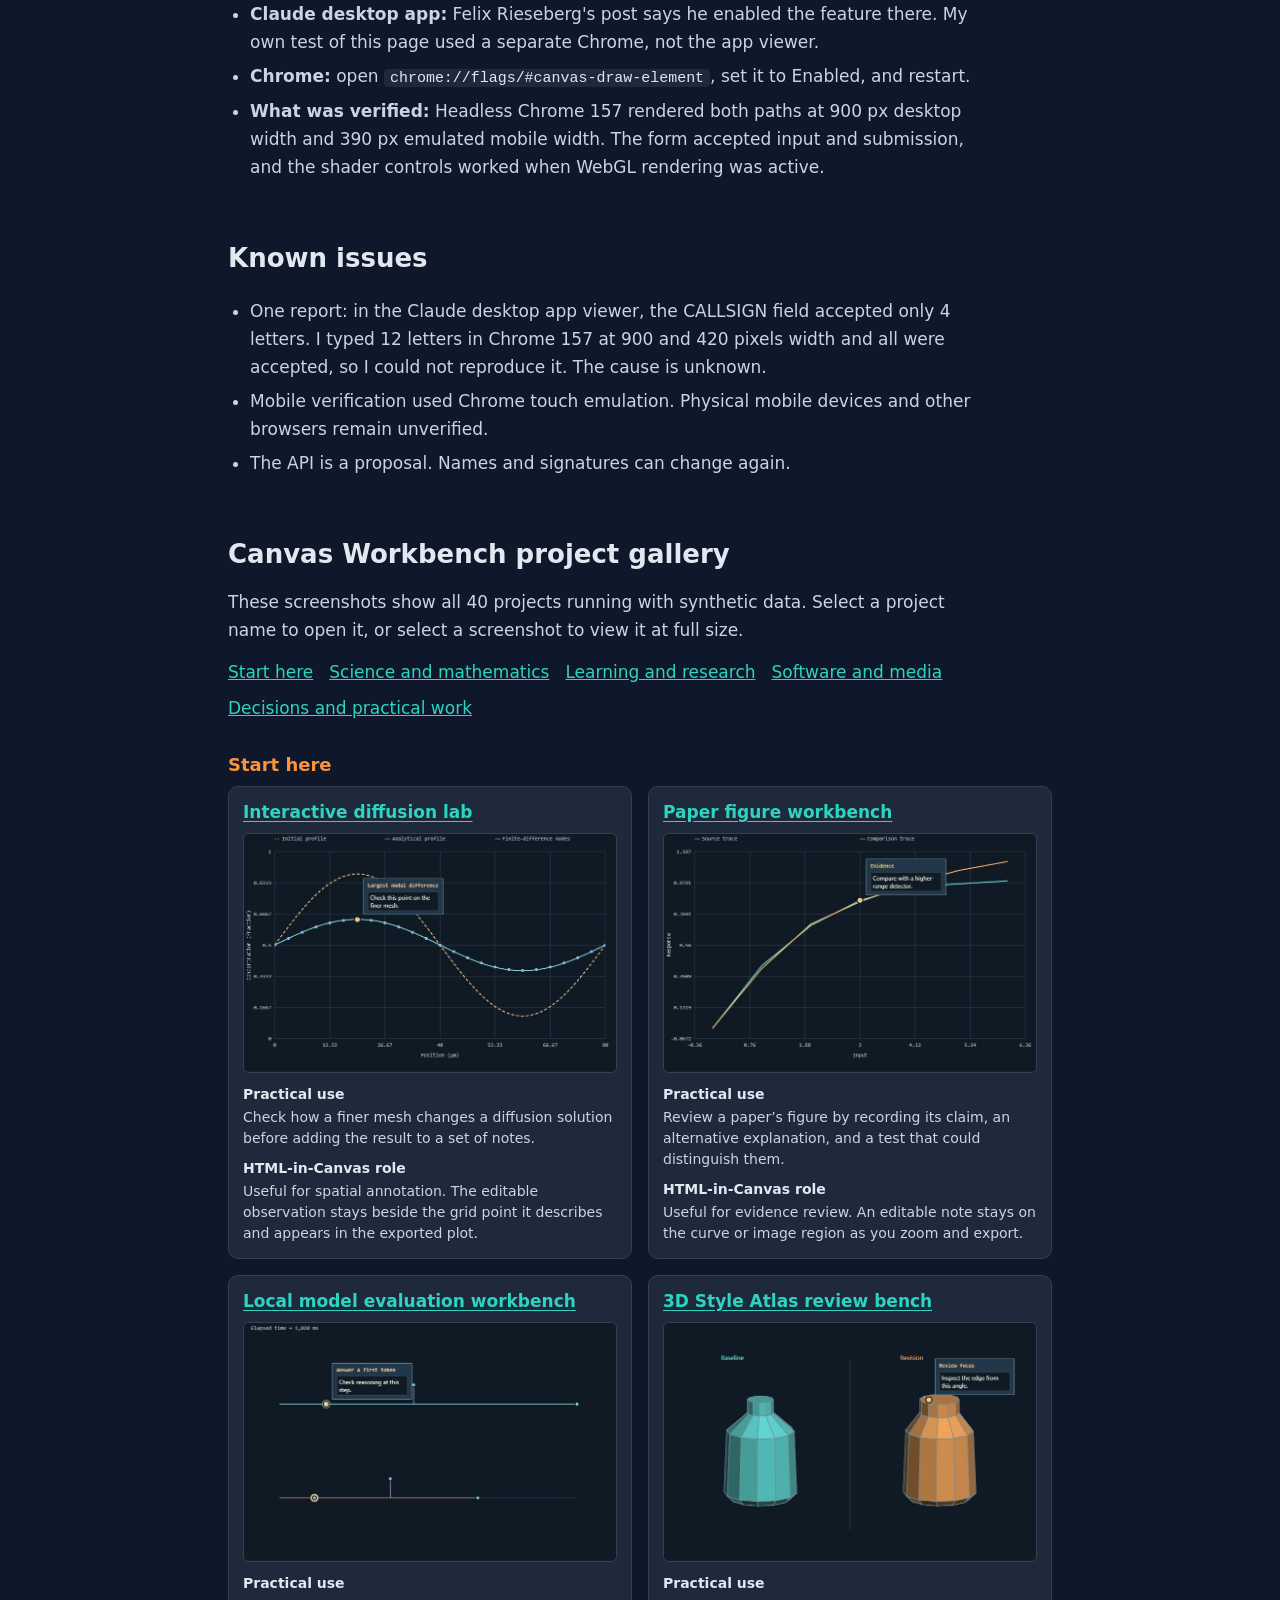
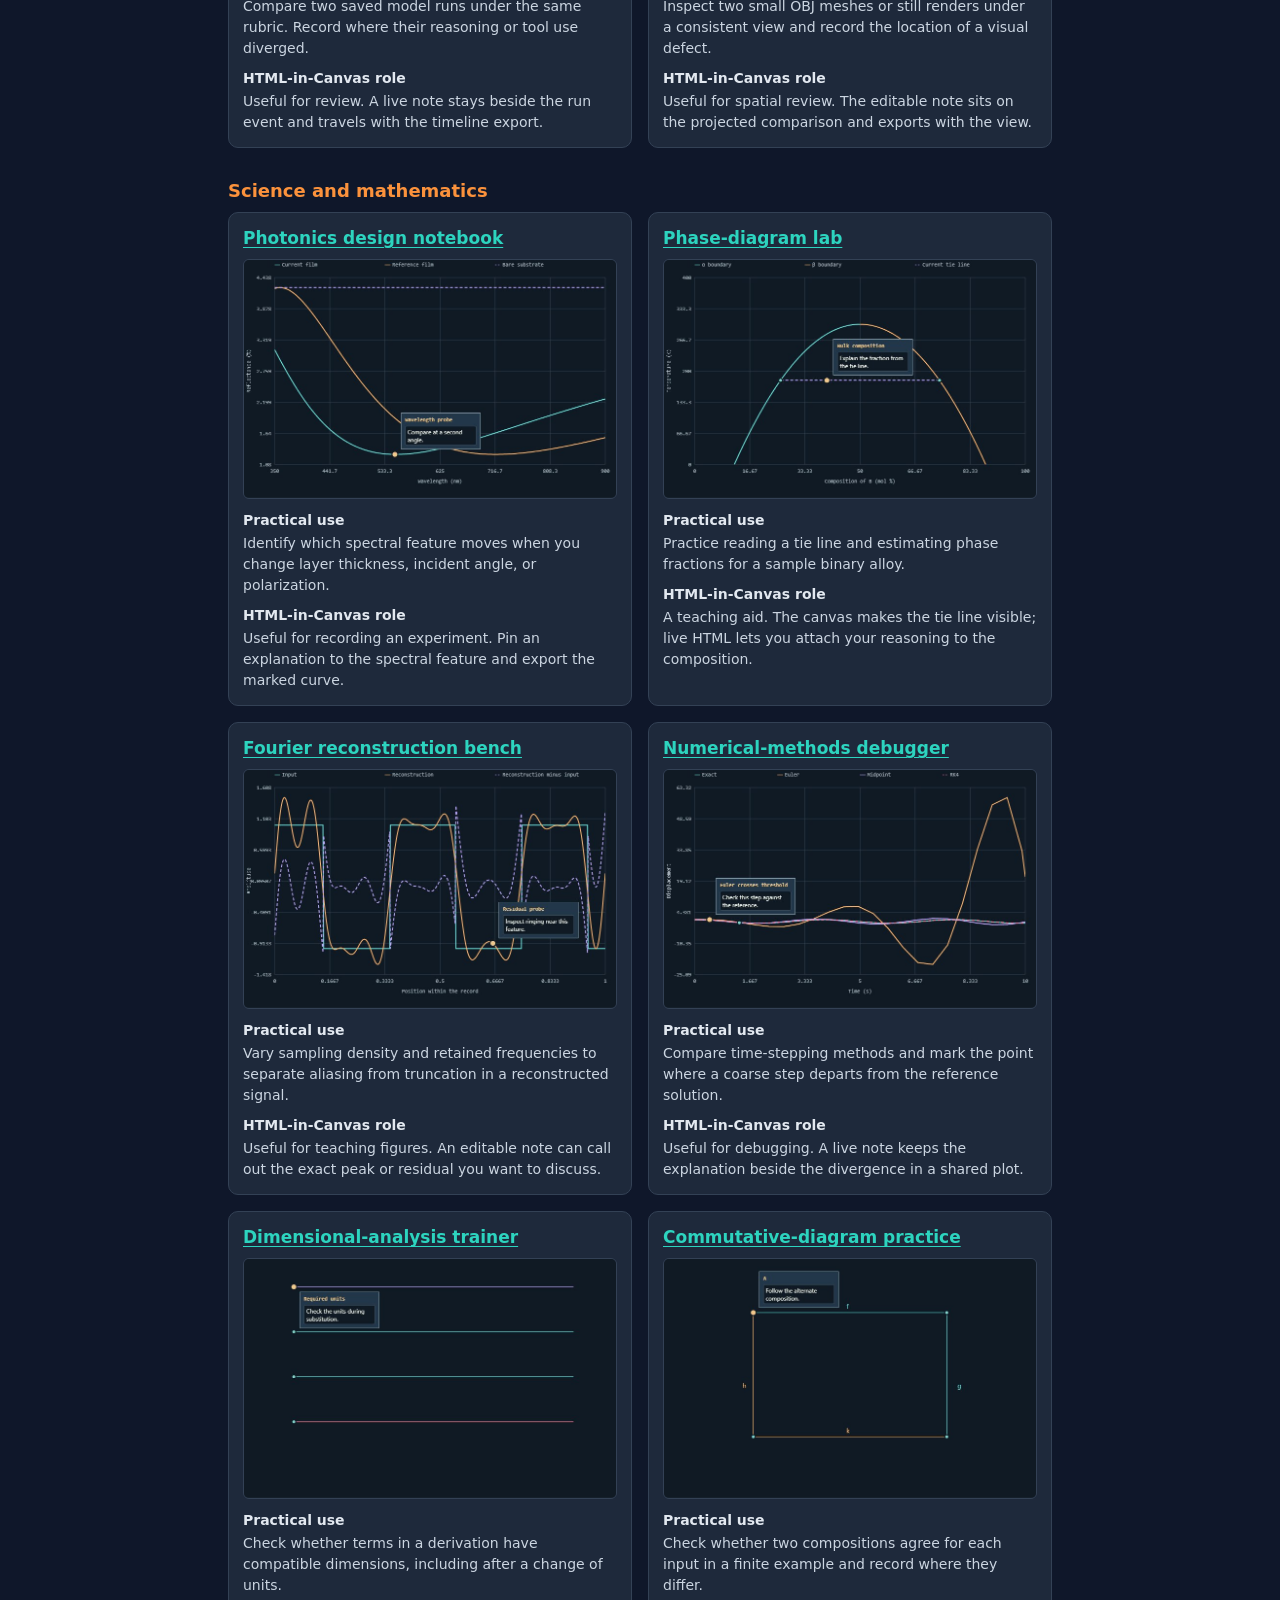
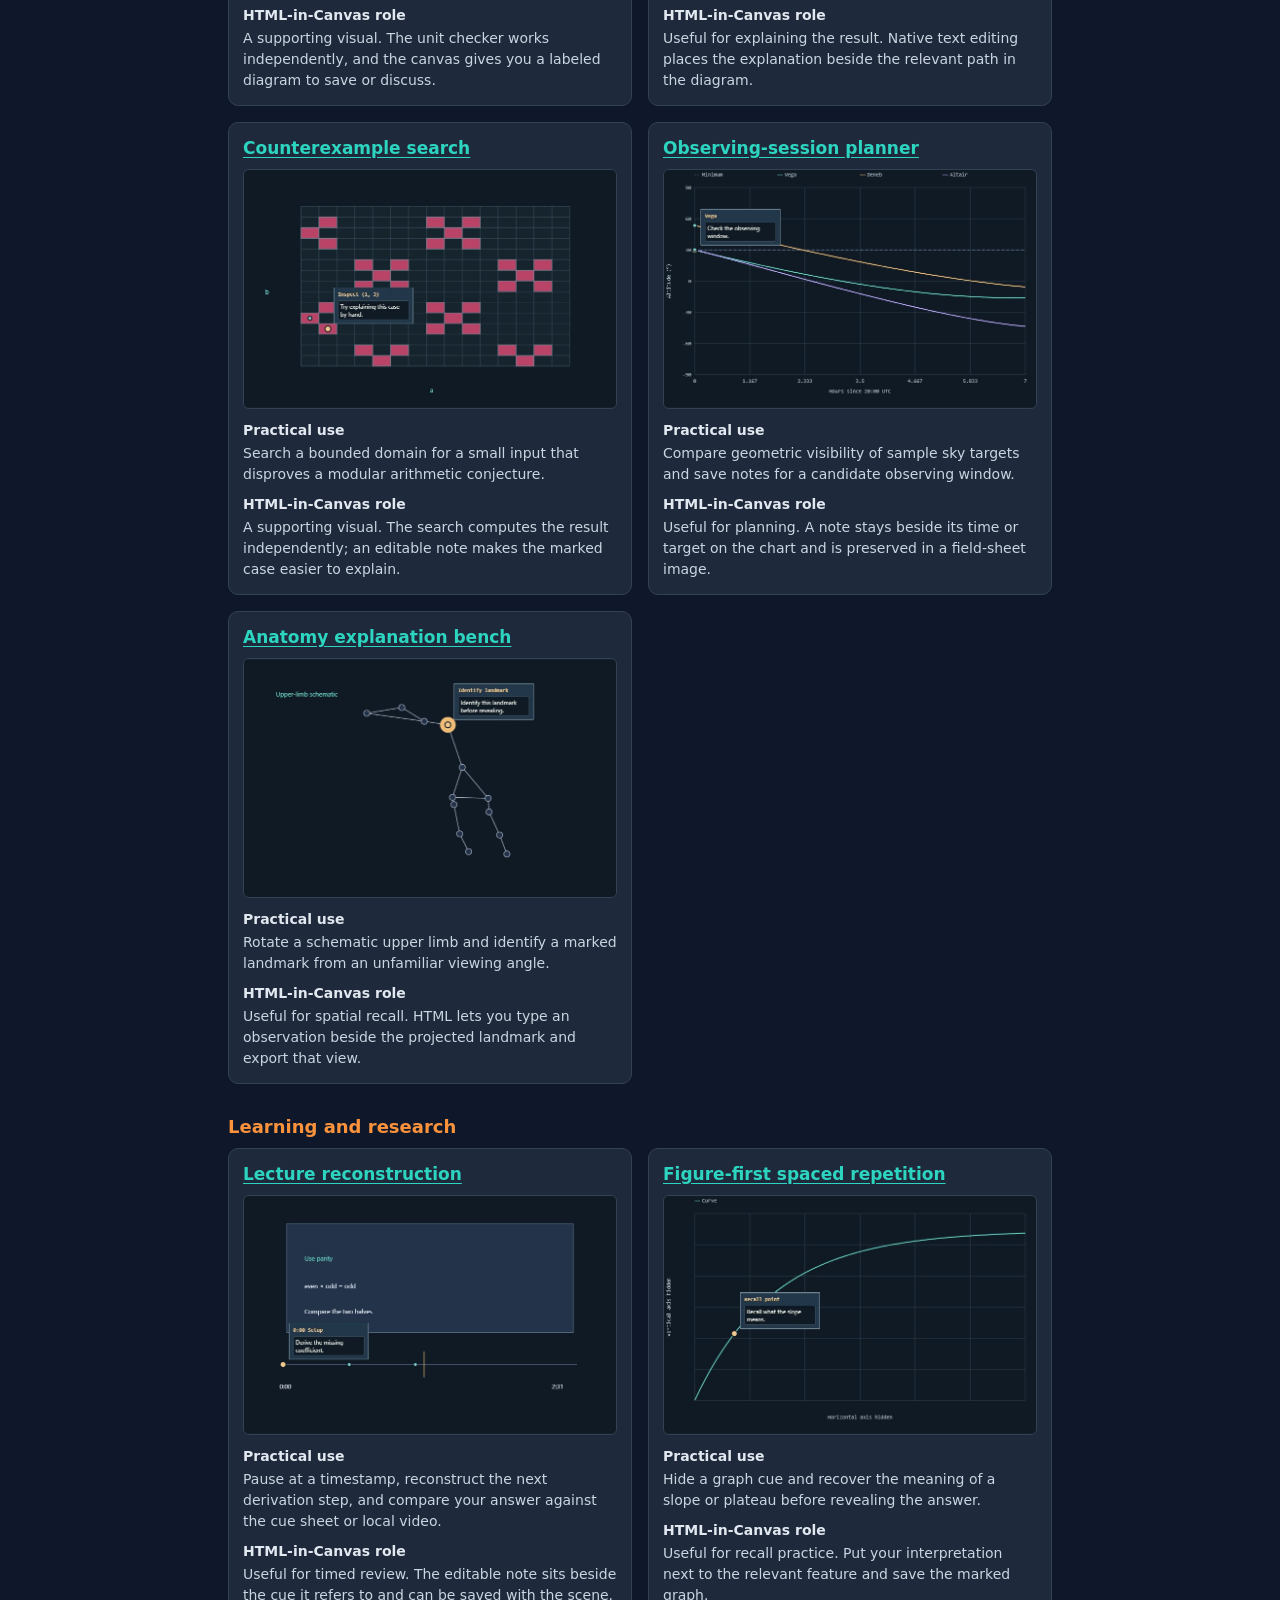
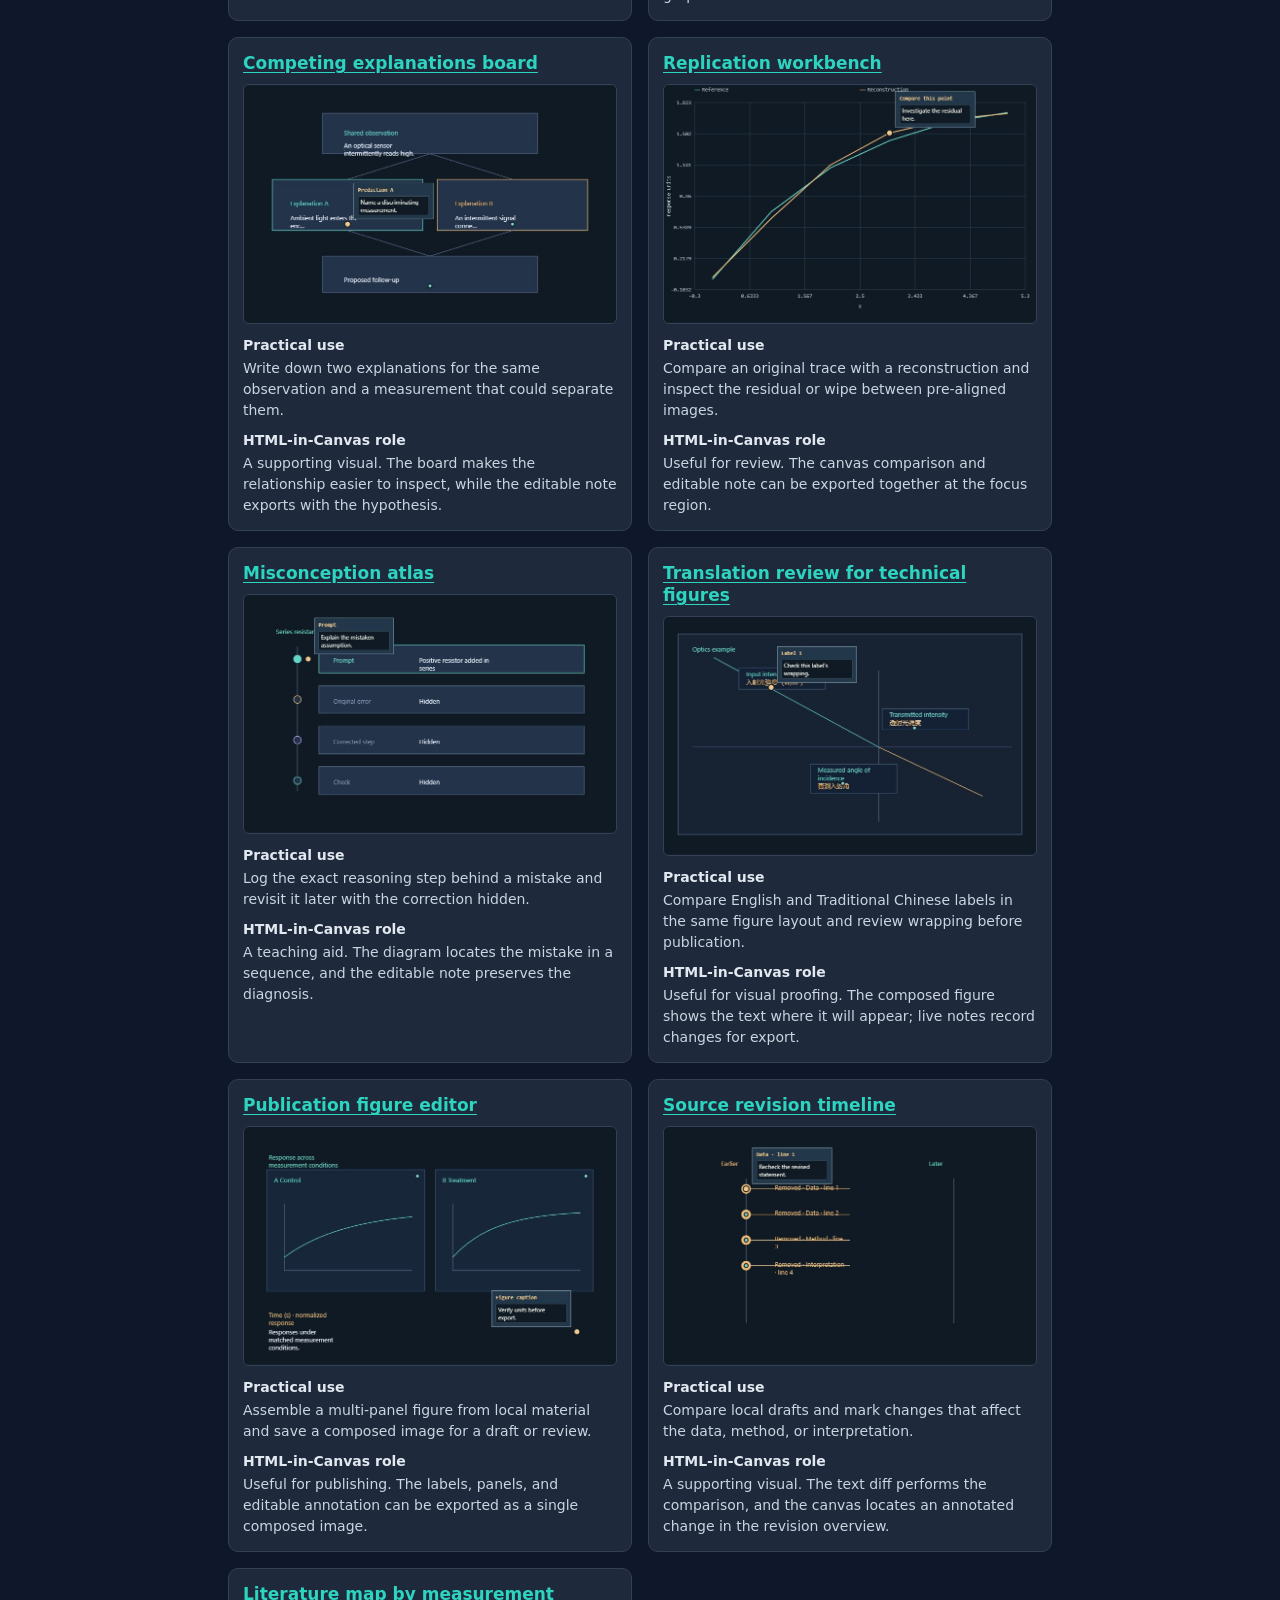
==== commit 34068130: "Add 40-project Canvas Workbench gallery to explainer" ====
--- a/docs/index.html
+++ b/docs/index.html
@@ -44,6 +44,27 @@
 .comparison-pair figcaption { font-size: 14px; font-weight: 600; margin-bottom: 6px; }
 .comparison-pair a { display: block; border-radius: 10px; }
 .comparison-pair img { display: block; width: 100%; height: auto; border: 1px solid var(--line); border-radius: 10px; }
+.gallery-nav ul { display: flex; flex-wrap: wrap; gap: 8px 16px; max-width: none; list-style: none; margin: 0; padding: 0; }
+.gallery-nav li { margin: 0; }
+.gallery-grid { display: grid; grid-template-columns: repeat(2, minmax(0, 1fr)); gap: 16px; }
+.gallery-project {
+  min-width: 0;
+  padding: 14px;
+  border: 1px solid var(--line);
+  border-radius: 10px;
+  background: var(--card);
+}
+.gallery-project h4 { margin: 0 0 10px; font-size: 17px; line-height: 1.3; }
+.gallery-project h4 a { text-underline-offset: 3px; }
+.gallery-shot { display: block; }
+.gallery-shot img { display: block; width: 100%; height: auto; border: 1px solid var(--line); border-radius: 6px; background: #101a25; }
+.gallery-project dl { margin: 11px 0 0; font-size: 14px; line-height: 1.5; }
+.gallery-project dl div + div { margin-top: 9px; }
+.gallery-project dt { color: var(--text); font-weight: 600; }
+.gallery-project dd { margin: 2px 0 0; }
+@media (max-width: 650px) {
+  .gallery-grid { grid-template-columns: minmax(0, 1fr); gap: 12px; }
+}
 .tbl { overflow-x: auto; margin: 14px 0 20px; }
 table { border-collapse: collapse; width: 100%; min-width: 640px; font-size: 15px; }
 th, td { text-align: left; vertical-align: top; padding: 10px 12px; border-bottom: 1px solid var(--line); }
@@ -64,7 +85,7 @@
 
 <p class="lede">HTML in Canvas is a proposed browser feature. It lets a page draw a <em>live</em> HTML element into a <code>&lt;canvas&gt;</code>, including text, form fields, and the text caret, and then treat the result as pixels: draw it, warp it, or feed it to a shader.</p>
 <p>Phosphor Form is the demo on this page. It is an ordinary HTML form. A WebGL shader draws it as an old CRT screen. You can still click into the fields and type. The rest of this page uses Phosphor Form to show what the feature is and what in the demo makes it "HTML in Canvas".</p>
-<p><a href="#mobile-comparison">Compare the mobile screenshots</a> · <a href="workbench/index.html">Open Canvas Workbench</a></p>
+<p><a href="#mobile-comparison">Compare the mobile screenshots</a> · <a href="#workbench-gallery">Browse 40 projects</a> · <a href="workbench/index.html">Open Canvas Workbench</a></p>
 
 <h2>Try it</h2>
 <div class="demo">
@@ -200,6 +221,360 @@
   <li>The API is a proposal. Names and signatures can change again.</li>
 </ul>
 
+<section aria-labelledby="workbench-gallery">
+  <h2 id="workbench-gallery">Canvas Workbench project gallery</h2>
+  <p>These screenshots show all 40 projects running with synthetic data. Select a project name to open it, or select a screenshot to view it at full size.</p>
+  <nav class="gallery-nav" aria-label="Gallery categories">
+    <ul>
+      <li><a href="#gallery-start">Start here</a></li>
+      <li><a href="#gallery-science">Science and mathematics</a></li>
+      <li><a href="#gallery-learning">Learning and research</a></li>
+      <li><a href="#gallery-software">Software and media</a></li>
+      <li><a href="#gallery-practical">Decisions and practical work</a></li>
+    </ul>
+  </nav>
+
+  <h3 id="gallery-start">Start here</h3>
+  <div class="gallery-grid">
+    <article class="gallery-project">
+      <h4><a href="workbench/index.html#diffusion-lab">Interactive diffusion lab</a></h4>
+      <a class="gallery-shot" href="screenshots/workbench/01-diffusion-lab.jpg"><img src="screenshots/workbench/01-diffusion-lab.jpg" width="764" height="489" loading="lazy" decoding="async" alt="Analytical concentration curve and finite-difference nodes with a pinned observation"></a>
+      <dl>
+        <div><dt>Practical use</dt><dd>Check how a finer mesh changes a diffusion solution before adding the result to a set of notes.</dd></div>
+        <div><dt>HTML-in-Canvas role</dt><dd>Useful for spatial annotation. The editable observation stays beside the grid point it describes and appears in the exported plot.</dd></div>
+      </dl>
+    </article>
+    <article class="gallery-project">
+      <h4><a href="workbench/index.html#paper-figure-workbench">Paper figure workbench</a></h4>
+      <a class="gallery-shot" href="screenshots/workbench/02-paper-figure-workbench.jpg"><img src="screenshots/workbench/02-paper-figure-workbench.jpg" width="764" height="489" loading="lazy" decoding="async" alt="Two digitized response curves with an editable evidence note"></a>
+      <dl>
+        <div><dt>Practical use</dt><dd>Review a paper’s figure by recording its claim, an alternative explanation, and a test that could distinguish them.</dd></div>
+        <div><dt>HTML-in-Canvas role</dt><dd>Useful for evidence review. An editable note stays on the curve or image region as you zoom and export.</dd></div>
+      </dl>
+    </article>
+    <article class="gallery-project">
+      <h4><a href="workbench/index.html#local-model-evaluation">Local model evaluation workbench</a></h4>
+      <a class="gallery-shot" href="screenshots/workbench/03-local-model-evaluation.jpg"><img src="screenshots/workbench/03-local-model-evaluation.jpg" width="764" height="489" loading="lazy" decoding="async" alt="Model run timeline with an editable evaluation note"></a>
+      <dl>
+        <div><dt>Practical use</dt><dd>Compare two saved model runs under the same rubric. Record where their reasoning or tool use diverged.</dd></div>
+        <div><dt>HTML-in-Canvas role</dt><dd>Useful for review. A live note stays beside the run event and travels with the timeline export.</dd></div>
+      </dl>
+    </article>
+    <article class="gallery-project">
+      <h4><a href="workbench/index.html#style-atlas-review">3D Style Atlas review bench</a></h4>
+      <a class="gallery-shot" href="screenshots/workbench/04-style-atlas-review.jpg"><img src="screenshots/workbench/04-style-atlas-review.jpg" width="764" height="489" loading="lazy" decoding="async" alt="Side-by-side shaded asset revisions with an editable review note"></a>
+      <dl>
+        <div><dt>Practical use</dt><dd>Inspect two small OBJ meshes or still renders under a consistent view and record the location of a visual defect.</dd></div>
+        <div><dt>HTML-in-Canvas role</dt><dd>Useful for spatial review. The editable note sits on the projected comparison and exports with the view.</dd></div>
+      </dl>
+    </article>
+  </div>
+
+  <h3 id="gallery-science">Science and mathematics</h3>
+  <div class="gallery-grid">
+    <article class="gallery-project">
+      <h4><a href="workbench/index.html#photonics-design">Photonics design notebook</a></h4>
+      <a class="gallery-shot" href="screenshots/workbench/05-photonics-design.jpg"><img src="screenshots/workbench/05-photonics-design.jpg" width="764" height="489" loading="lazy" decoding="async" alt="Reflectance versus wavelength with an observation attached to the plot"></a>
+      <dl>
+        <div><dt>Practical use</dt><dd>Identify which spectral feature moves when you change layer thickness, incident angle, or polarization.</dd></div>
+        <div><dt>HTML-in-Canvas role</dt><dd>Useful for recording an experiment. Pin an explanation to the spectral feature and export the marked curve.</dd></div>
+      </dl>
+    </article>
+    <article class="gallery-project">
+      <h4><a href="workbench/index.html#phase-diagram-lab">Phase-diagram lab</a></h4>
+      <a class="gallery-shot" href="screenshots/workbench/06-phase-diagram-lab.jpg"><img src="screenshots/workbench/06-phase-diagram-lab.jpg" width="764" height="489" loading="lazy" decoding="async" alt="Binary phase diagram with the selected composition and observation"></a>
+      <dl>
+        <div><dt>Practical use</dt><dd>Practice reading a tie line and estimating phase fractions for a sample binary alloy.</dd></div>
+        <div><dt>HTML-in-Canvas role</dt><dd>A teaching aid. The canvas makes the tie line visible; live HTML lets you attach your reasoning to the composition.</dd></div>
+      </dl>
+    </article>
+    <article class="gallery-project">
+      <h4><a href="workbench/index.html#fourier-reconstruction">Fourier reconstruction bench</a></h4>
+      <a class="gallery-shot" href="screenshots/workbench/07-fourier-reconstruction.jpg"><img src="screenshots/workbench/07-fourier-reconstruction.jpg" width="764" height="489" loading="lazy" decoding="async" alt="Input, reconstruction, and residual curves with an editable note"></a>
+      <dl>
+        <div><dt>Practical use</dt><dd>Vary sampling density and retained frequencies to separate aliasing from truncation in a reconstructed signal.</dd></div>
+        <div><dt>HTML-in-Canvas role</dt><dd>Useful for teaching figures. An editable note can call out the exact peak or residual you want to discuss.</dd></div>
+      </dl>
+    </article>
+    <article class="gallery-project">
+      <h4><a href="workbench/index.html#numerical-methods-debugger">Numerical-methods debugger</a></h4>
+      <a class="gallery-shot" href="screenshots/workbench/08-numerical-methods-debugger.jpg"><img src="screenshots/workbench/08-numerical-methods-debugger.jpg" width="764" height="489" loading="lazy" decoding="async" alt="Numerical trajectories and a pinned note about the reference solution"></a>
+      <dl>
+        <div><dt>Practical use</dt><dd>Compare time-stepping methods and mark the point where a coarse step departs from the reference solution.</dd></div>
+        <div><dt>HTML-in-Canvas role</dt><dd>Useful for debugging. A live note keeps the explanation beside the divergence in a shared plot.</dd></div>
+      </dl>
+    </article>
+    <article class="gallery-project">
+      <h4><a href="workbench/index.html#dimensional-analysis">Dimensional-analysis trainer</a></h4>
+      <a class="gallery-shot" href="screenshots/workbench/09-dimensional-analysis.jpg"><img src="screenshots/workbench/09-dimensional-analysis.jpg" width="764" height="489" loading="lazy" decoding="async" alt="Diagram for checking units with an observation beside a term"></a>
+      <dl>
+        <div><dt>Practical use</dt><dd>Check whether terms in a derivation have compatible dimensions, including after a change of units.</dd></div>
+        <div><dt>HTML-in-Canvas role</dt><dd>A supporting visual. The unit checker works independently, and the canvas gives you a labeled diagram to save or discuss.</dd></div>
+      </dl>
+    </article>
+    <article class="gallery-project">
+      <h4><a href="workbench/index.html#commutative-diagram">Commutative-diagram practice</a></h4>
+      <a class="gallery-shot" href="screenshots/workbench/10-commutative-diagram.jpg"><img src="screenshots/workbench/10-commutative-diagram.jpg" width="764" height="489" loading="lazy" decoding="async" alt="Diagram of two composed paths with an editable explanation"></a>
+      <dl>
+        <div><dt>Practical use</dt><dd>Check whether two compositions agree for each input in a finite example and record where they differ.</dd></div>
+        <div><dt>HTML-in-Canvas role</dt><dd>Useful for explaining the result. Native text editing places the explanation beside the relevant path in the diagram.</dd></div>
+      </dl>
+    </article>
+    <article class="gallery-project">
+      <h4><a href="workbench/index.html#counterexample-search">Counterexample search</a></h4>
+      <a class="gallery-shot" href="screenshots/workbench/11-counterexample-search.jpg"><img src="screenshots/workbench/11-counterexample-search.jpg" width="764" height="489" loading="lazy" decoding="async" alt="Modular arithmetic example with a pinned note on the search result"></a>
+      <dl>
+        <div><dt>Practical use</dt><dd>Search a bounded domain for a small input that disproves a modular arithmetic conjecture.</dd></div>
+        <div><dt>HTML-in-Canvas role</dt><dd>A supporting visual. The search computes the result independently; an editable note makes the marked case easier to explain.</dd></div>
+      </dl>
+    </article>
+    <article class="gallery-project">
+      <h4><a href="workbench/index.html#observing-session">Observing-session planner</a></h4>
+      <a class="gallery-shot" href="screenshots/workbench/12-observing-session.jpg"><img src="screenshots/workbench/12-observing-session.jpg" width="764" height="489" loading="lazy" decoding="async" alt="Target visibility chart with an editable observing note"></a>
+      <dl>
+        <div><dt>Practical use</dt><dd>Compare geometric visibility of sample sky targets and save notes for a candidate observing window.</dd></div>
+        <div><dt>HTML-in-Canvas role</dt><dd>Useful for planning. A note stays beside its time or target on the chart and is preserved in a field-sheet image.</dd></div>
+      </dl>
+    </article>
+    <article class="gallery-project">
+      <h4><a href="workbench/index.html#anatomy-explanations">Anatomy explanation bench</a></h4>
+      <a class="gallery-shot" href="screenshots/workbench/13-anatomy-explanations.jpg"><img src="screenshots/workbench/13-anatomy-explanations.jpg" width="764" height="489" loading="lazy" decoding="async" alt="Rotated schematic limb with a highlighted landmark and recall note"></a>
+      <dl>
+        <div><dt>Practical use</dt><dd>Rotate a schematic upper limb and identify a marked landmark from an unfamiliar viewing angle.</dd></div>
+        <div><dt>HTML-in-Canvas role</dt><dd>Useful for spatial recall. HTML lets you type an observation beside the projected landmark and export that view.</dd></div>
+      </dl>
+    </article>
+  </div>
+
+  <h3 id="gallery-learning">Learning and research</h3>
+  <div class="gallery-grid">
+    <article class="gallery-project">
+      <h4><a href="workbench/index.html#lecture-reconstruction">Lecture reconstruction</a></h4>
+      <a class="gallery-shot" href="screenshots/workbench/14-lecture-reconstruction.jpg"><img src="screenshots/workbench/14-lecture-reconstruction.jpg" width="764" height="489" loading="lazy" decoding="async" alt="Lecture cue timeline with a reconstruction note"></a>
+      <dl>
+        <div><dt>Practical use</dt><dd>Pause at a timestamp, reconstruct the next derivation step, and compare your answer against the cue sheet or local video.</dd></div>
+        <div><dt>HTML-in-Canvas role</dt><dd>Useful for timed review. The editable note sits beside the cue it refers to and can be saved with the scene.</dd></div>
+      </dl>
+    </article>
+    <article class="gallery-project">
+      <h4><a href="workbench/index.html#figure-spaced-repetition">Figure-first spaced repetition</a></h4>
+      <a class="gallery-shot" href="screenshots/workbench/15-figure-spaced-repetition.jpg"><img src="screenshots/workbench/15-figure-spaced-repetition.jpg" width="764" height="489" loading="lazy" decoding="async" alt="Practice graph with an editable note about its slope"></a>
+      <dl>
+        <div><dt>Practical use</dt><dd>Hide a graph cue and recover the meaning of a slope or plateau before revealing the answer.</dd></div>
+        <div><dt>HTML-in-Canvas role</dt><dd>Useful for recall practice. Put your interpretation next to the relevant feature and save the marked graph.</dd></div>
+      </dl>
+    </article>
+    <article class="gallery-project">
+      <h4><a href="workbench/index.html#competing-explanations">Competing explanations board</a></h4>
+      <a class="gallery-shot" href="screenshots/workbench/16-competing-explanations.jpg"><img src="screenshots/workbench/16-competing-explanations.jpg" width="764" height="489" loading="lazy" decoding="async" alt="Competing hypotheses and a note about a discriminating measurement"></a>
+      <dl>
+        <div><dt>Practical use</dt><dd>Write down two explanations for the same observation and a measurement that could separate them.</dd></div>
+        <div><dt>HTML-in-Canvas role</dt><dd>A supporting visual. The board makes the relationship easier to inspect, while the editable note exports with the hypothesis.</dd></div>
+      </dl>
+    </article>
+    <article class="gallery-project">
+      <h4><a href="workbench/index.html#replication">Replication workbench</a></h4>
+      <a class="gallery-shot" href="screenshots/workbench/17-replication.jpg"><img src="screenshots/workbench/17-replication.jpg" width="764" height="489" loading="lazy" decoding="async" alt="Reference and reproduced traces with a residual review note"></a>
+      <dl>
+        <div><dt>Practical use</dt><dd>Compare an original trace with a reconstruction and inspect the residual or wipe between pre-aligned images.</dd></div>
+        <div><dt>HTML-in-Canvas role</dt><dd>Useful for review. The canvas comparison and editable note can be exported together at the focus region.</dd></div>
+      </dl>
+    </article>
+    <article class="gallery-project">
+      <h4><a href="workbench/index.html#misconception-atlas">Misconception atlas</a></h4>
+      <a class="gallery-shot" href="screenshots/workbench/18-misconception-atlas.jpg"><img src="screenshots/workbench/18-misconception-atlas.jpg" width="764" height="489" loading="lazy" decoding="async" alt="Reasoning steps with an observation pinned to the mistake"></a>
+      <dl>
+        <div><dt>Practical use</dt><dd>Log the exact reasoning step behind a mistake and revisit it later with the correction hidden.</dd></div>
+        <div><dt>HTML-in-Canvas role</dt><dd>A teaching aid. The diagram locates the mistake in a sequence, and the editable note preserves the diagnosis.</dd></div>
+      </dl>
+    </article>
+    <article class="gallery-project">
+      <h4><a href="workbench/index.html#figure-translation">Translation review for technical figures</a></h4>
+      <a class="gallery-shot" href="screenshots/workbench/19-figure-translation.jpg"><img src="screenshots/workbench/19-figure-translation.jpg" width="764" height="489" loading="lazy" decoding="async" alt="Technical figure label review with a note about wrapping"></a>
+      <dl>
+        <div><dt>Practical use</dt><dd>Compare English and Traditional Chinese labels in the same figure layout and review wrapping before publication.</dd></div>
+        <div><dt>HTML-in-Canvas role</dt><dd>Useful for visual proofing. The composed figure shows the text where it will appear; live notes record changes for export.</dd></div>
+      </dl>
+    </article>
+    <article class="gallery-project">
+      <h4><a href="workbench/index.html#publication-figure">Publication figure editor</a></h4>
+      <a class="gallery-shot" href="screenshots/workbench/20-publication-figure.jpg"><img src="screenshots/workbench/20-publication-figure.jpg" width="764" height="489" loading="lazy" decoding="async" alt="Multi-panel figure layout with an annotation about units"></a>
+      <dl>
+        <div><dt>Practical use</dt><dd>Assemble a multi-panel figure from local material and save a composed image for a draft or review.</dd></div>
+        <div><dt>HTML-in-Canvas role</dt><dd>Useful for publishing. The labels, panels, and editable annotation can be exported as a single composed image.</dd></div>
+      </dl>
+    </article>
+    <article class="gallery-project">
+      <h4><a href="workbench/index.html#source-revisions">Source revision timeline</a></h4>
+      <a class="gallery-shot" href="screenshots/workbench/21-source-revisions.jpg"><img src="screenshots/workbench/21-source-revisions.jpg" width="764" height="489" loading="lazy" decoding="async" alt="Local draft comparison with an editable revision note"></a>
+      <dl>
+        <div><dt>Practical use</dt><dd>Compare local drafts and mark changes that affect the data, method, or interpretation.</dd></div>
+        <div><dt>HTML-in-Canvas role</dt><dd>A supporting visual. The text diff performs the comparison, and the canvas locates an annotated change in the revision overview.</dd></div>
+      </dl>
+    </article>
+    <article class="gallery-project">
+      <h4><a href="workbench/index.html#literature-measurement-map">Literature map by measurement</a></h4>
+      <a class="gallery-shot" href="screenshots/workbench/22-literature-measurement-map.jpg"><img src="screenshots/workbench/22-literature-measurement-map.jpg" width="764" height="489" loading="lazy" decoding="async" alt="Study measurements plotted with an editable comparability note"></a>
+      <dl>
+        <div><dt>Practical use</dt><dd>Compare studies by measurement scale and the quantity reported to see which results are directly comparable.</dd></div>
+        <div><dt>HTML-in-Canvas role</dt><dd>Useful for synthesis. An editable note stays attached to a particular measurement and appears with it in the export.</dd></div>
+      </dl>
+    </article>
+  </div>
+
+  <h3 id="gallery-software">Software and media</h3>
+  <div class="gallery-grid">
+    <article class="gallery-project">
+      <h4><a href="workbench/index.html#prompt-regression-replay">Prompt regression replay</a></h4>
+      <a class="gallery-shot" href="screenshots/workbench/23-prompt-regression-replay.jpg"><img src="screenshots/workbench/23-prompt-regression-replay.jpg" width="764" height="489" loading="lazy" decoding="async" alt="Prompt replay timeline with an editable regression note"></a>
+      <dl>
+        <div><dt>Practical use</dt><dd>Compare saved prompt runs and turn the first consequential output change into a regression case.</dd></div>
+        <div><dt>HTML-in-Canvas role</dt><dd>Useful for diagnosis. The note stays with the affected timeline position and is included in the review snapshot.</dd></div>
+      </dl>
+    </article>
+    <article class="gallery-project">
+      <h4><a href="workbench/index.html#retrieval-review-workbench">Retrieval review workbench</a></h4>
+      <a class="gallery-shot" href="screenshots/workbench/24-retrieval-review-workbench.jpg"><img src="screenshots/workbench/24-retrieval-review-workbench.jpg" width="764" height="489" loading="lazy" decoding="async" alt="Answer and evidence review board with a pinned review note"></a>
+      <dl>
+        <div><dt>Practical use</dt><dd>Check an answer against saved retrieval passages and record which evidence actually supports it.</dd></div>
+        <div><dt>HTML-in-Canvas role</dt><dd>A supporting visual. The review board organizes claims and passages, and live notes export with the selected evidence.</dd></div>
+      </dl>
+    </article>
+    <article class="gallery-project">
+      <h4><a href="workbench/index.html#ui-screenshot-review">UI screenshot review</a></h4>
+      <a class="gallery-shot" href="screenshots/workbench/25-ui-screenshot-review.jpg"><img src="screenshots/workbench/25-ui-screenshot-review.jpg" width="764" height="489" loading="lazy" decoding="async" alt="Synthetic interface comparison with a pinned reproduction note"></a>
+      <dl>
+        <div><dt>Practical use</dt><dd>Wipe between two local release screenshots or show their pixel differences. Mark a regression with its reproduction context.</dd></div>
+        <div><dt>HTML-in-Canvas role</dt><dd>Useful for visual QA. The exact image comparison, region marker, and editable comment are saved together.</dd></div>
+      </dl>
+    </article>
+    <article class="gallery-project">
+      <h4><a href="workbench/index.html#ci-timing-explorer">CI timing explorer</a></h4>
+      <a class="gallery-shot" href="screenshots/workbench/26-ci-timing-explorer.jpg"><img src="screenshots/workbench/26-ci-timing-explorer.jpg" width="764" height="489" loading="lazy" decoding="async" alt="Build timing comparison with a note beside a job"></a>
+      <dl>
+        <div><dt>Practical use</dt><dd>Compare two build traces and identify which job accounts for the slower run.</dd></div>
+        <div><dt>HTML-in-Canvas role</dt><dd>Useful for diagnostics. Attach an editable rerun note to the relevant segment of the exported timing chart.</dd></div>
+      </dl>
+    </article>
+    <article class="gallery-project">
+      <h4><a href="workbench/index.html#local-hardware-tradeoff-plot">Local hardware trade-off plot</a></h4>
+      <a class="gallery-shot" href="screenshots/workbench/27-local-hardware-tradeoff-plot.jpg"><img src="screenshots/workbench/27-local-hardware-tradeoff-plot.jpg" width="764" height="489" loading="lazy" decoding="async" alt="Hardware benchmark plot with an editable configuration note"></a>
+      <dl>
+        <div><dt>Practical use</dt><dd>Use saved benchmarks to compare model throughput, memory use, and quality under a chosen limit.</dd></div>
+        <div><dt>HTML-in-Canvas role</dt><dd>Useful for decisions. Record a rerun hypothesis at the measured operating point and export it with the plot.</dd></div>
+      </dl>
+    </article>
+    <article class="gallery-project">
+      <h4><a href="workbench/index.html#animation-continuity-review">Animation continuity review</a></h4>
+      <a class="gallery-shot" href="screenshots/workbench/28-animation-continuity-review.jpg"><img src="screenshots/workbench/28-animation-continuity-review.jpg" width="764" height="489" loading="lazy" decoding="async" alt="Two synthetic scenes with an editable continuity note"></a>
+      <dl>
+        <div><dt>Practical use</dt><dd>Align two stills or local video frames and record continuity problems such as a changed eyeline or direction.</dd></div>
+        <div><dt>HTML-in-Canvas role</dt><dd>Useful for frame review. The annotation stays on the comparison scene and can be shared in a single still.</dd></div>
+      </dl>
+    </article>
+    <article class="gallery-project">
+      <h4><a href="workbench/index.html#narrated-tutorial-maker">Narrated tutorial maker</a></h4>
+      <a class="gallery-shot" href="screenshots/workbench/29-narrated-tutorial-maker.jpg"><img src="screenshots/workbench/29-narrated-tutorial-maker.jpg" width="764" height="489" loading="lazy" decoding="async" alt="Sample motion study with a timed caption and an editable note"></a>
+      <dl>
+        <div><dt>Practical use</dt><dd>Preview timed captions and measurements over a sample simulation or local footage, then save the visual output.</dd></div>
+        <div><dt>HTML-in-Canvas role</dt><dd>Useful for media composition. Live annotation joins the same frame as the footage and captions in a PNG or WebM export.</dd></div>
+      </dl>
+    </article>
+    <article class="gallery-project">
+      <h4><a href="workbench/index.html#responsive-layout-comparison">Responsive layout comparison</a></h4>
+      <a class="gallery-shot" href="screenshots/workbench/30-responsive-layout-comparison.jpg"><img src="screenshots/workbench/30-responsive-layout-comparison.jpg" width="764" height="489" loading="lazy" decoding="async" alt="Simulated form at three widths with a note about wrapping"></a>
+      <dl>
+        <div><dt>Practical use</dt><dd>Compare a simulated form across viewport widths and see how long input or error text affects the layout.</dd></div>
+        <div><dt>HTML-in-Canvas role</dt><dd>A supporting visual. The layout model computes the overflow, while the canvas makes both previews and the edit note exportable.</dd></div>
+      </dl>
+    </article>
+    <article class="gallery-project">
+      <h4><a href="workbench/index.html#device-interface-simulator">Device interface simulator</a></h4>
+      <a class="gallery-shot" href="screenshots/workbench/31-device-interface-simulator.jpg"><img src="screenshots/workbench/31-device-interface-simulator.jpg" width="764" height="489" loading="lazy" decoding="async" alt="Simulated device panel with a pinned interlock note"></a>
+      <dl>
+        <div><dt>Practical use</dt><dd>Rehearse a simulated device sequence and see how an open door affects an interlock.</dd></div>
+        <div><dt>HTML-in-Canvas role</dt><dd>A supporting visual. The control logic drives the simulation, and the panel image is useful for explaining a step.</dd></div>
+      </dl>
+    </article>
+  </div>
+
+  <h3 id="gallery-practical">Decisions and practical work</h3>
+  <div class="gallery-grid">
+    <article class="gallery-project">
+      <h4><a href="workbench/index.html#backup-restore-rehearsal">Backup and restore rehearsal</a></h4>
+      <a class="gallery-shot" href="screenshots/workbench/32-backup-restore-rehearsal.jpg"><img src="screenshots/workbench/32-backup-restore-rehearsal.jpg" width="764" height="489" loading="lazy" decoding="async" alt="Backup and recovery diagram with a note about the verified copy"></a>
+      <dl>
+        <div><dt>Practical use</dt><dd>Model a drive failure and compare the remaining copies, likely data loss, and estimated recovery time.</dd></div>
+        <div><dt>HTML-in-Canvas role</dt><dd>A supporting visual. The recovery model computes the outcome, while diagram notes record why one copy is preferred.</dd></div>
+      </dl>
+    </article>
+    <article class="gallery-project">
+      <h4><a href="workbench/index.html#home-maintenance-map">Home maintenance map</a></h4>
+      <a class="gallery-shot" href="screenshots/workbench/33-home-maintenance-map.jpg"><img src="screenshots/workbench/33-home-maintenance-map.jpg" width="764" height="489" loading="lazy" decoding="async" alt="Synthetic floor plan with an editable maintenance note"></a>
+      <dl>
+        <div><dt>Practical use</dt><dd>Pin service dates, measurements, or repair notes to rooms and export a labeled area for a repair visit.</dd></div>
+        <div><dt>HTML-in-Canvas role</dt><dd>Useful for handoff. The live label stays with a room or item and goes into the exported plan.</dd></div>
+      </dl>
+    </article>
+    <article class="gallery-project">
+      <h4><a href="workbench/index.html#repair-inspection-comparison">Repair inspection comparison</a></h4>
+      <a class="gallery-shot" href="screenshots/workbench/34-repair-inspection-comparison.jpg"><img src="screenshots/workbench/34-repair-inspection-comparison.jpg" width="764" height="489" loading="lazy" decoding="async" alt="Inspection comparison scene with an editable tolerance note"></a>
+      <dl>
+        <div><dt>Practical use</dt><dd>Compare before-and-after photos of a repair and record a measurement against the permitted tolerance.</dd></div>
+        <div><dt>HTML-in-Canvas role</dt><dd>Useful for inspection. The comparison and the editable observation can be shared in one image.</dd></div>
+      </dl>
+    </article>
+    <article class="gallery-project">
+      <h4><a href="workbench/index.html#geopolitical-evidence-map">Geopolitical evidence map</a></h4>
+      <a class="gallery-shot" href="screenshots/workbench/35-geopolitical-evidence-map.jpg"><img src="screenshots/workbench/35-geopolitical-evidence-map.jpg" width="764" height="489" loading="lazy" decoding="async" alt="Schematic map with a note on the timing of a claim"></a>
+      <dl>
+        <div><dt>Practical use</dt><dd>Compare dated claims about a location using a schematic or locally supplied map.</dd></div>
+        <div><dt>HTML-in-Canvas role</dt><dd>Useful for source review. The note stays with the place being discussed and the exported map retains that context.</dd></div>
+      </dl>
+    </article>
+    <article class="gallery-project">
+      <h4><a href="workbench/index.html#earnings-scenario-workbench">Earnings scenario workbench</a></h4>
+      <a class="gallery-shot" href="screenshots/workbench/36-earnings-scenario-workbench.jpg"><img src="screenshots/workbench/36-earnings-scenario-workbench.jpg" width="764" height="489" loading="lazy" decoding="async" alt="Synthetic financial sensitivity heatmap with an editable assumption note"></a>
+      <dl>
+        <div><dt>Practical use</dt><dd>Compare how synthetic operating and valuation assumptions affect a scenario before building a fuller model.</dd></div>
+        <div><dt>HTML-in-Canvas role</dt><dd>A supporting visual. The calculation is independent, and a live note marks the assumption behind a plotted scenario.</dd></div>
+      </dl>
+    </article>
+    <article class="gallery-project">
+      <h4><a href="workbench/index.html#project-dependency-rehearsal">Project dependency rehearsal</a></h4>
+      <a class="gallery-shot" href="screenshots/workbench/37-project-dependency-rehearsal.jpg"><img src="screenshots/workbench/37-project-dependency-rehearsal.jpg" width="764" height="489" loading="lazy" decoding="async" alt="Task dependency diagram with an editable scheduling note"></a>
+      <dl>
+        <div><dt>Practical use</dt><dd>Enter task dependencies and simulate a delay to see which branches and deadlines move.</dd></div>
+        <div><dt>HTML-in-Canvas role</dt><dd>Useful for project reviews. The editable decision note stays beside the affected branch in the diagram and export.</dd></div>
+      </dl>
+    </article>
+    <article class="gallery-project">
+      <h4><a href="workbench/index.html#physical-workspace-planner">Physical workspace planner</a></h4>
+      <a class="gallery-shot" href="screenshots/workbench/38-physical-workspace-planner.jpg"><img src="screenshots/workbench/38-physical-workspace-planner.jpg" width="764" height="489" loading="lazy" decoding="async" alt="Room and equipment footprints with a note about access"></a>
+      <dl>
+        <div><dt>Practical use</dt><dd>Arrange rectangular equipment footprints in a measured room and identify overlaps and clearance issues.</dd></div>
+        <div><dt>HTML-in-Canvas role</dt><dd>Useful for layout decisions. The note moves with the view of the floor plan and exports with the placement.</dd></div>
+      </dl>
+    </article>
+    <article class="gallery-project">
+      <h4><a href="workbench/index.html#exercise-video-review">Exercise video review journal</a></h4>
+      <a class="gallery-shot" href="screenshots/workbench/39-exercise-video-review.jpg"><img src="screenshots/workbench/39-exercise-video-review.jpg" width="764" height="489" loading="lazy" decoding="async" alt="Matched sample review positions with an editable coaching note"></a>
+      <dl>
+        <div><dt>Practical use</dt><dd>Compare matched moments in your own local clips and write a question to revisit with a coach.</dd></div>
+        <div><dt>HTML-in-Canvas role</dt><dd>Useful for frame review. The live note can be exported alongside the selected stills and their comparison.</dd></div>
+      </dl>
+    </article>
+    <article class="gallery-project">
+      <h4><a href="workbench/index.html#field-survey-report">Field survey report builder</a></h4>
+      <a class="gallery-shot" href="screenshots/workbench/40-field-survey-report.jpg"><img src="screenshots/workbench/40-field-survey-report.jpg" width="764" height="489" loading="lazy" decoding="async" alt="Synthetic survey plan with a note at a marked reading"></a>
+      <dl>
+        <div><dt>Practical use</dt><dd>Place readings, images, and open questions on a site plan and export a report for the next visit.</dd></div>
+        <div><dt>HTML-in-Canvas role</dt><dd>Useful for field handoff. The note stays at the surveyed point and can travel with the map or point report.</dd></div>
+      </dl>
+    </article>
+  </div>
+</section>
+
 <h2>Sources</h2>
 <ul>
   <li>Felix Rieseberg, post on X, 15 November 2026: <a href="https://x.com/felixrieseberg">@felixrieseberg</a>.</li>
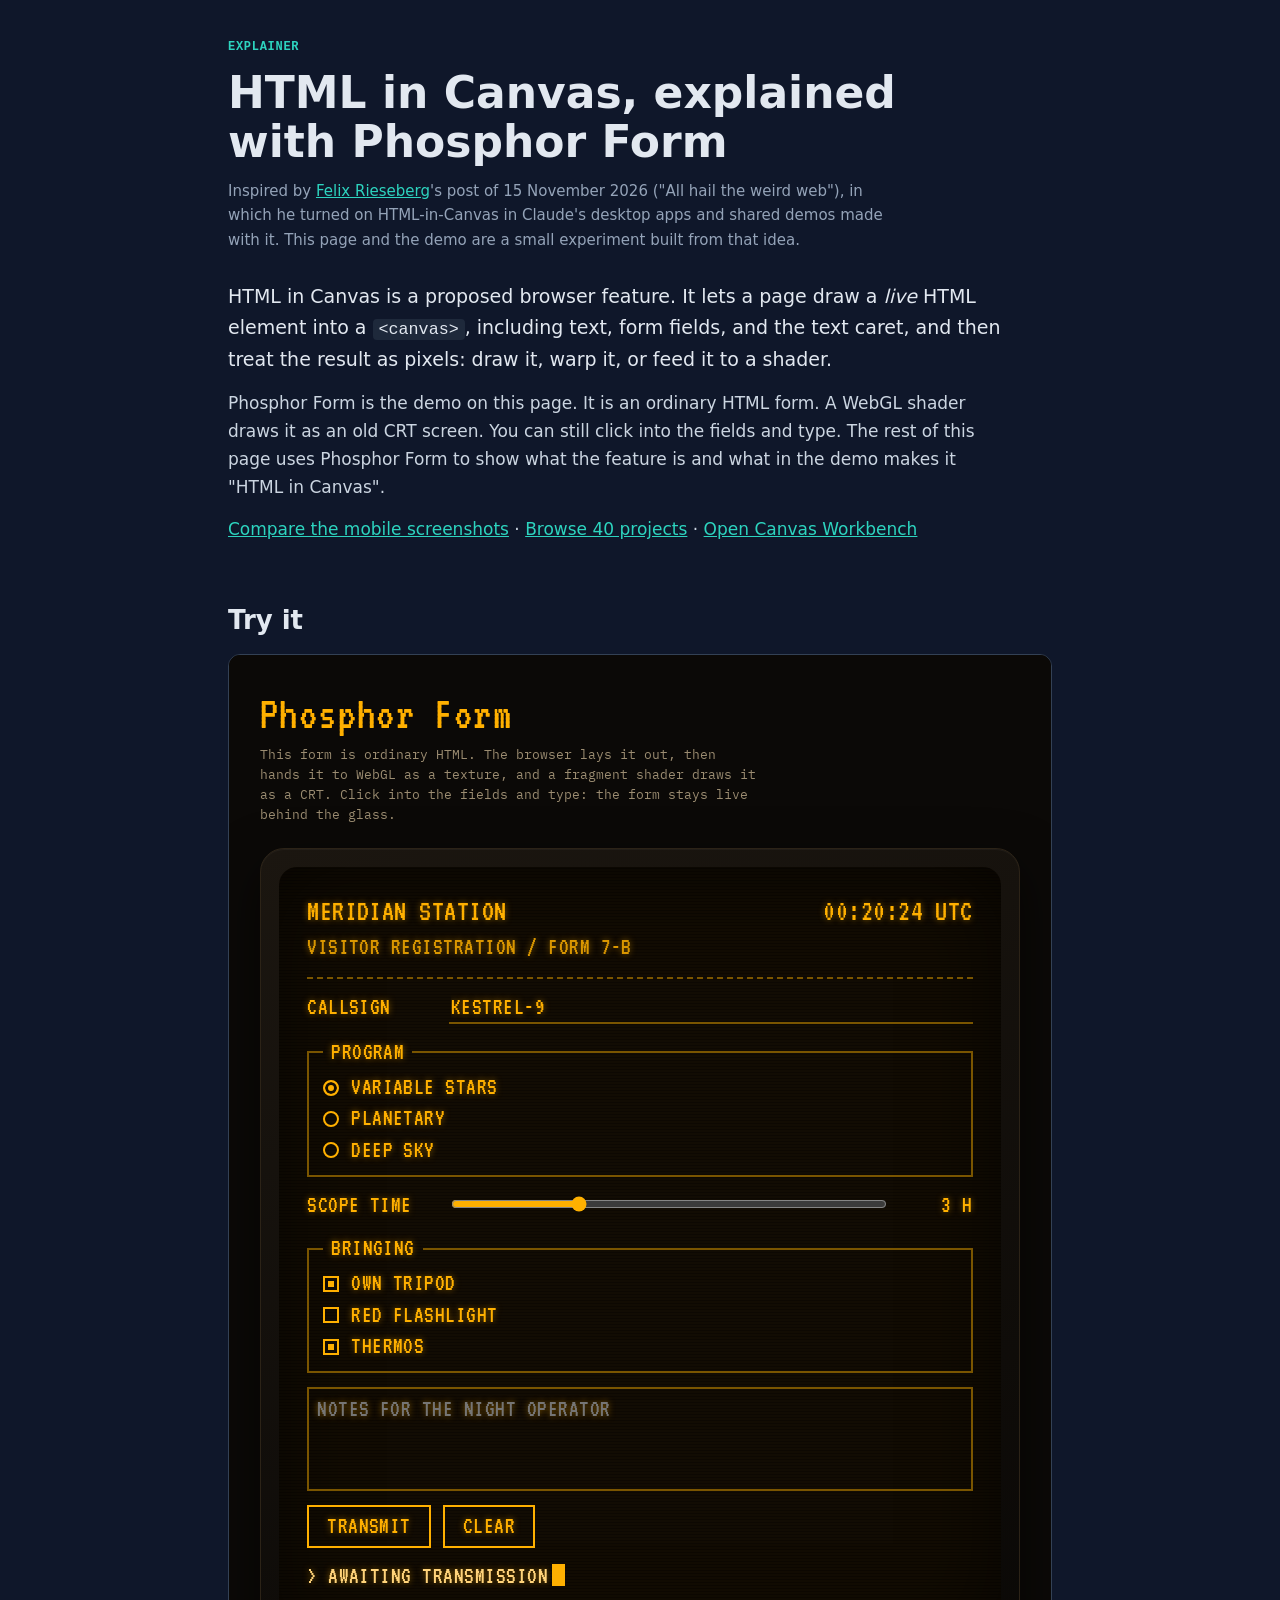
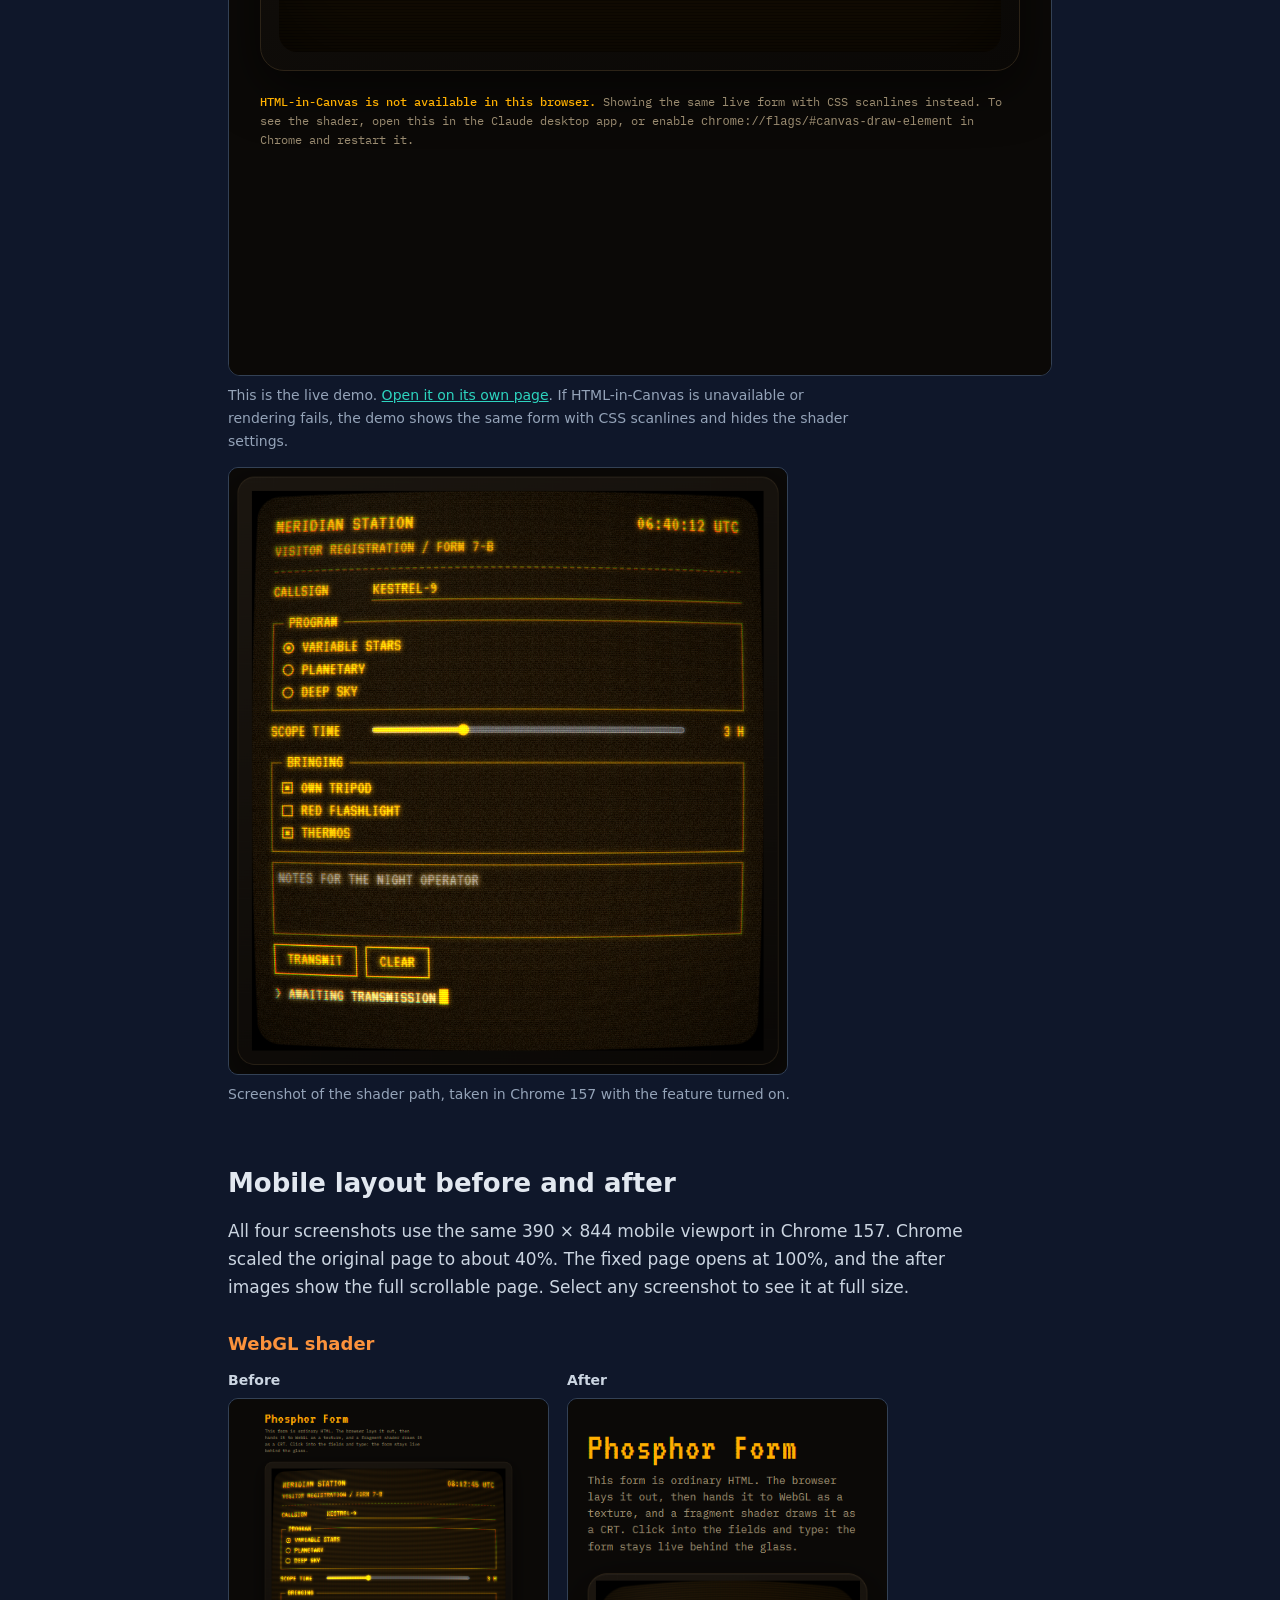
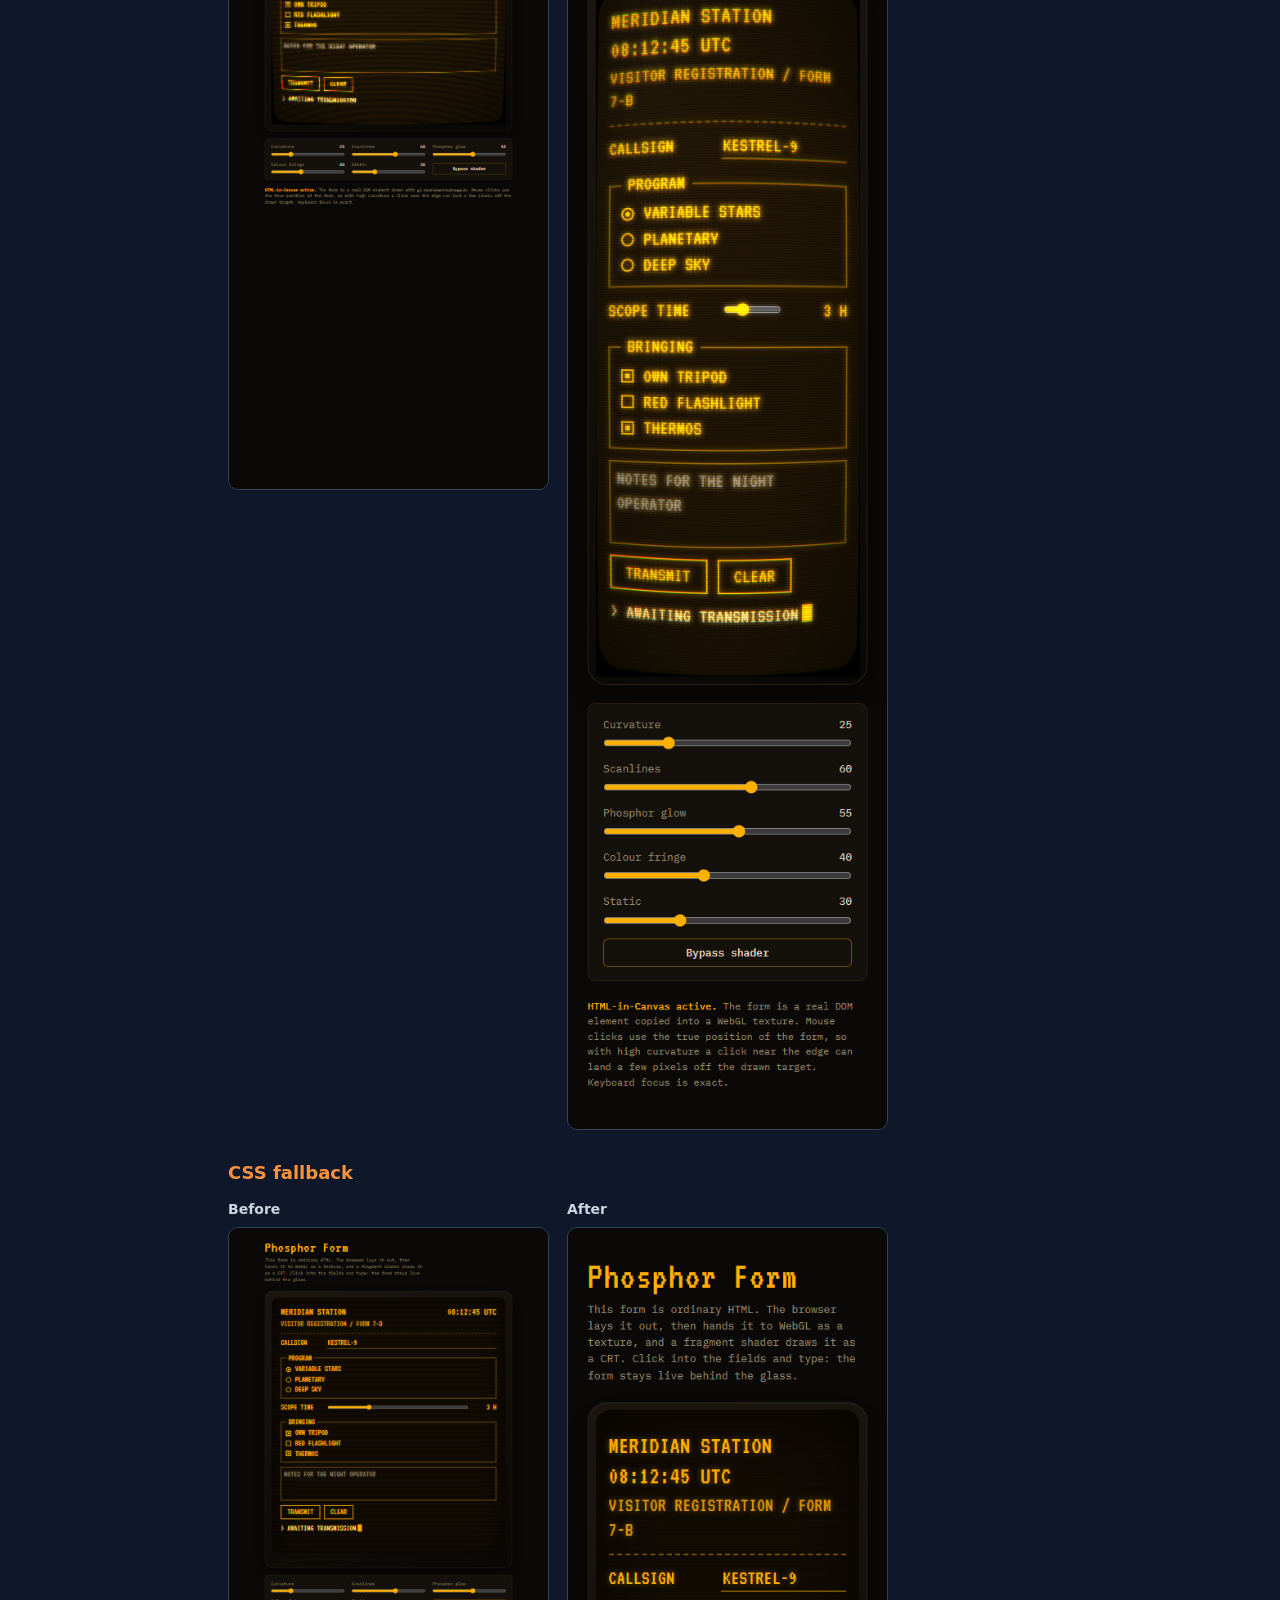
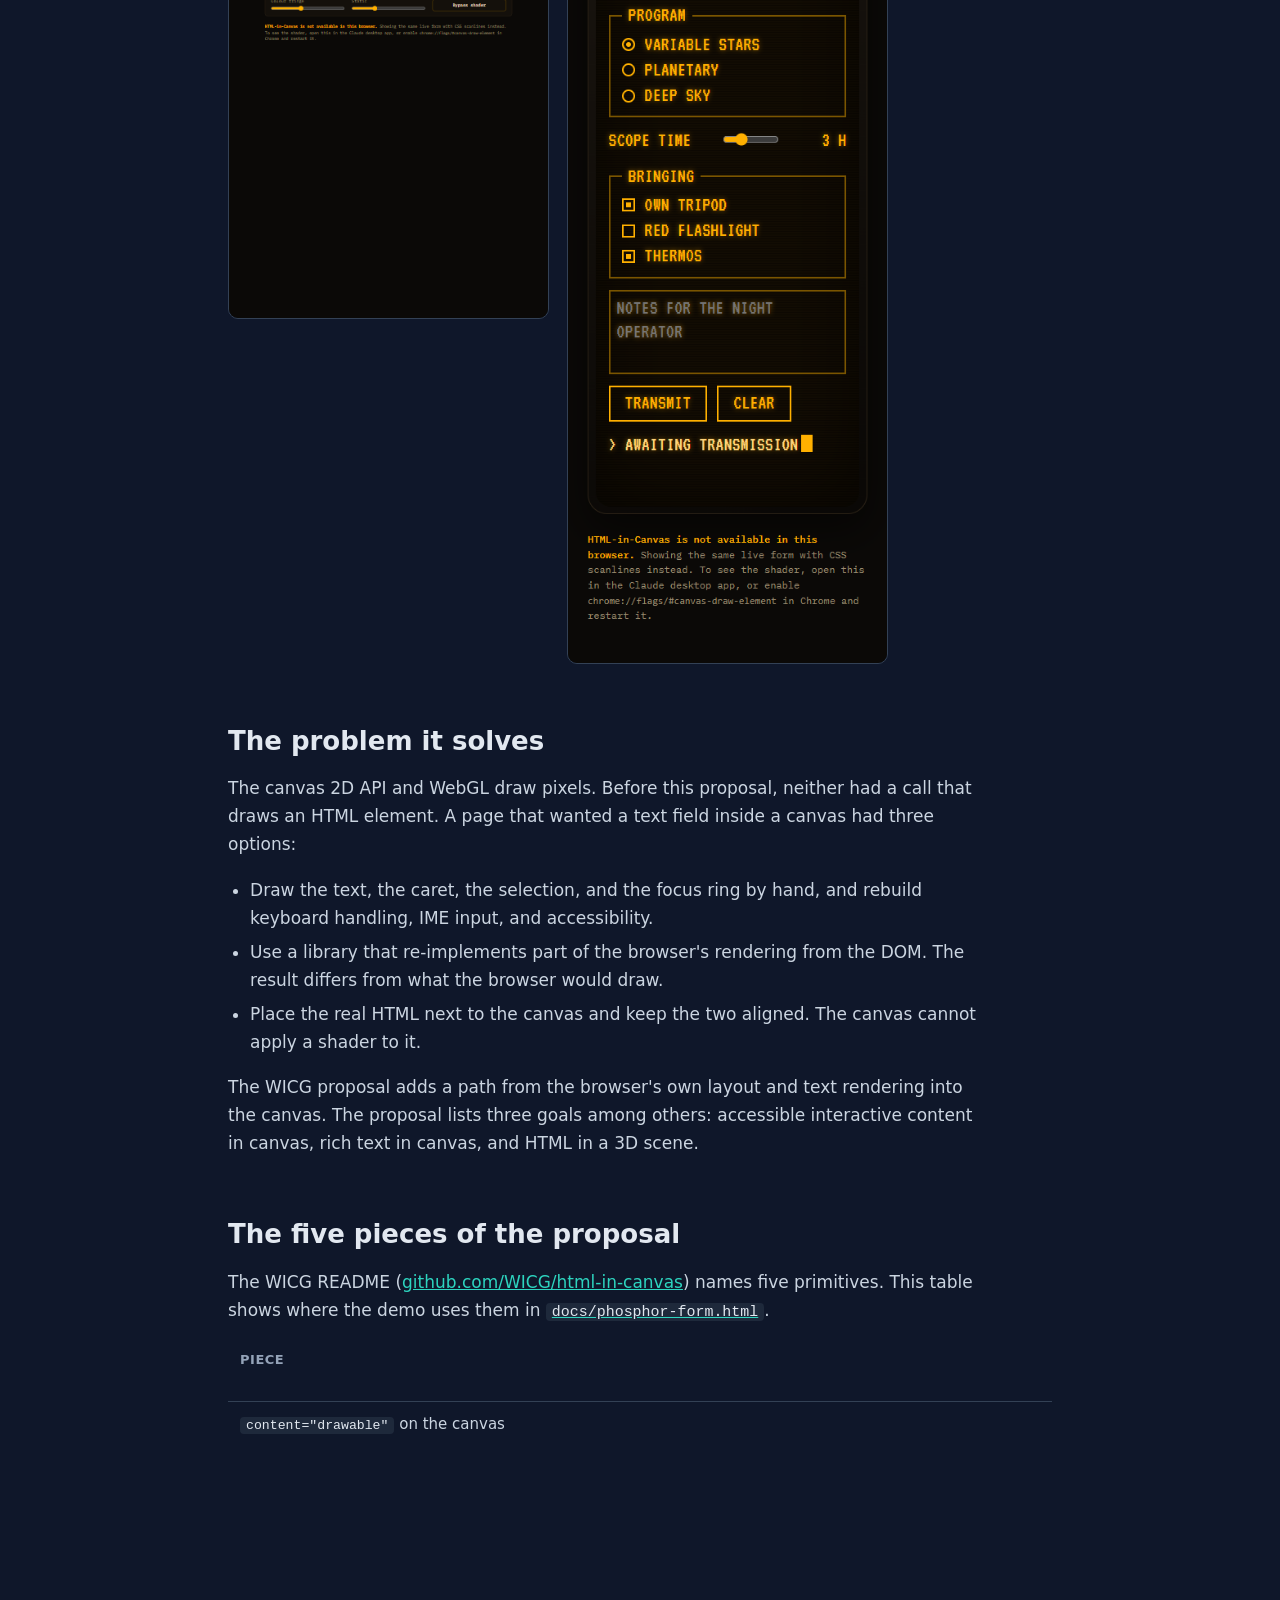
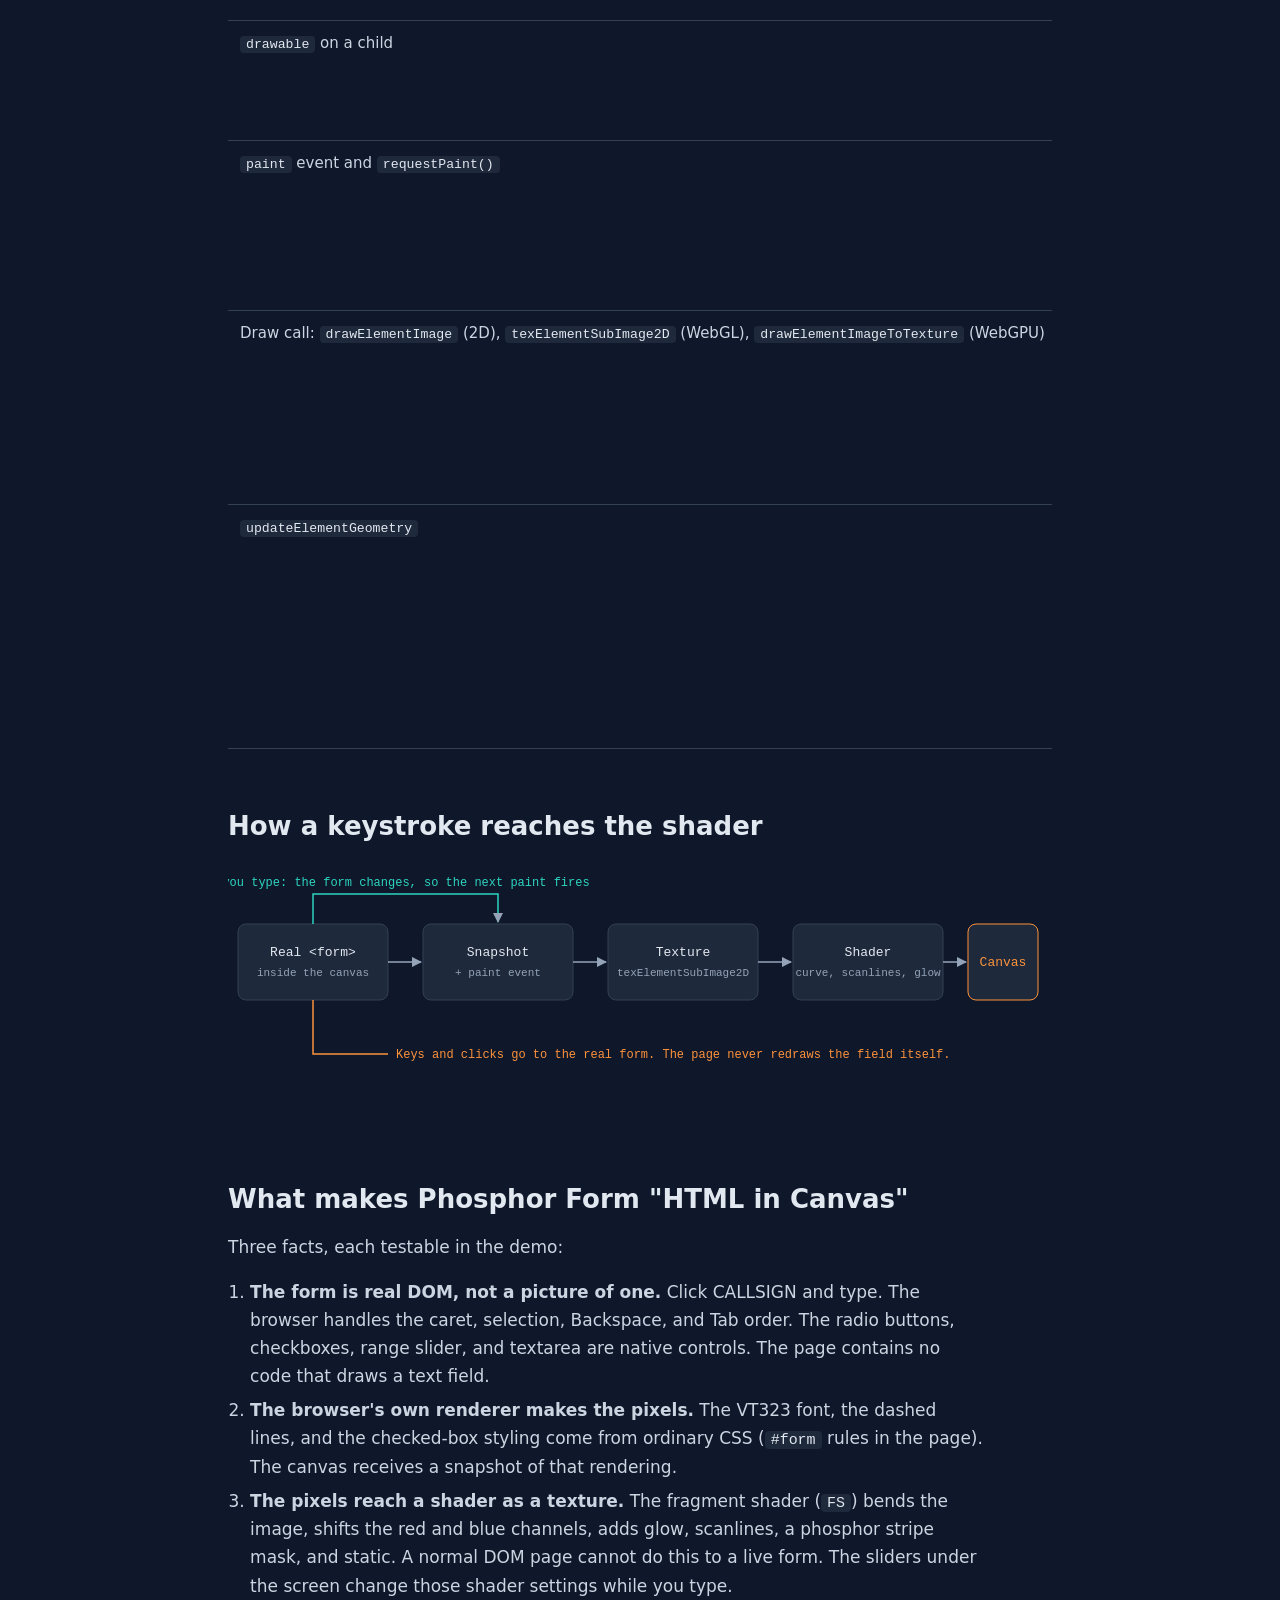
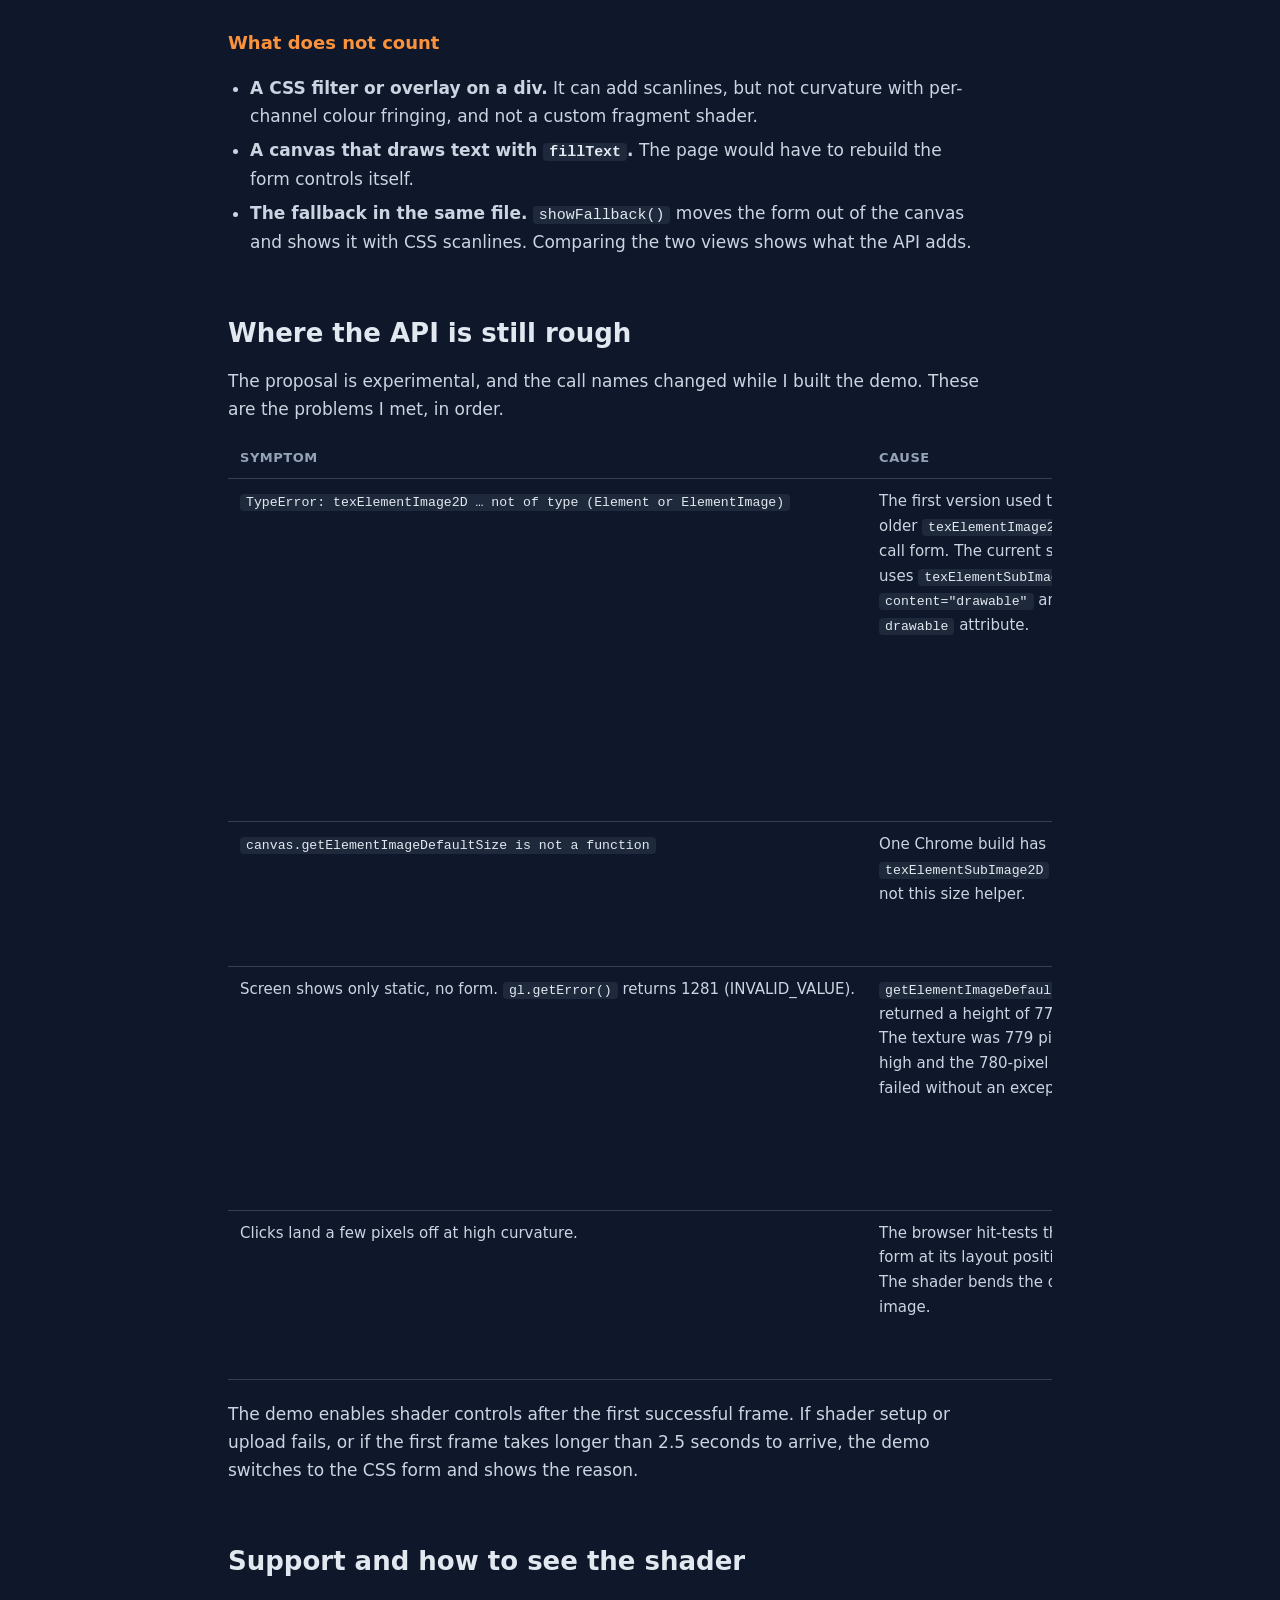
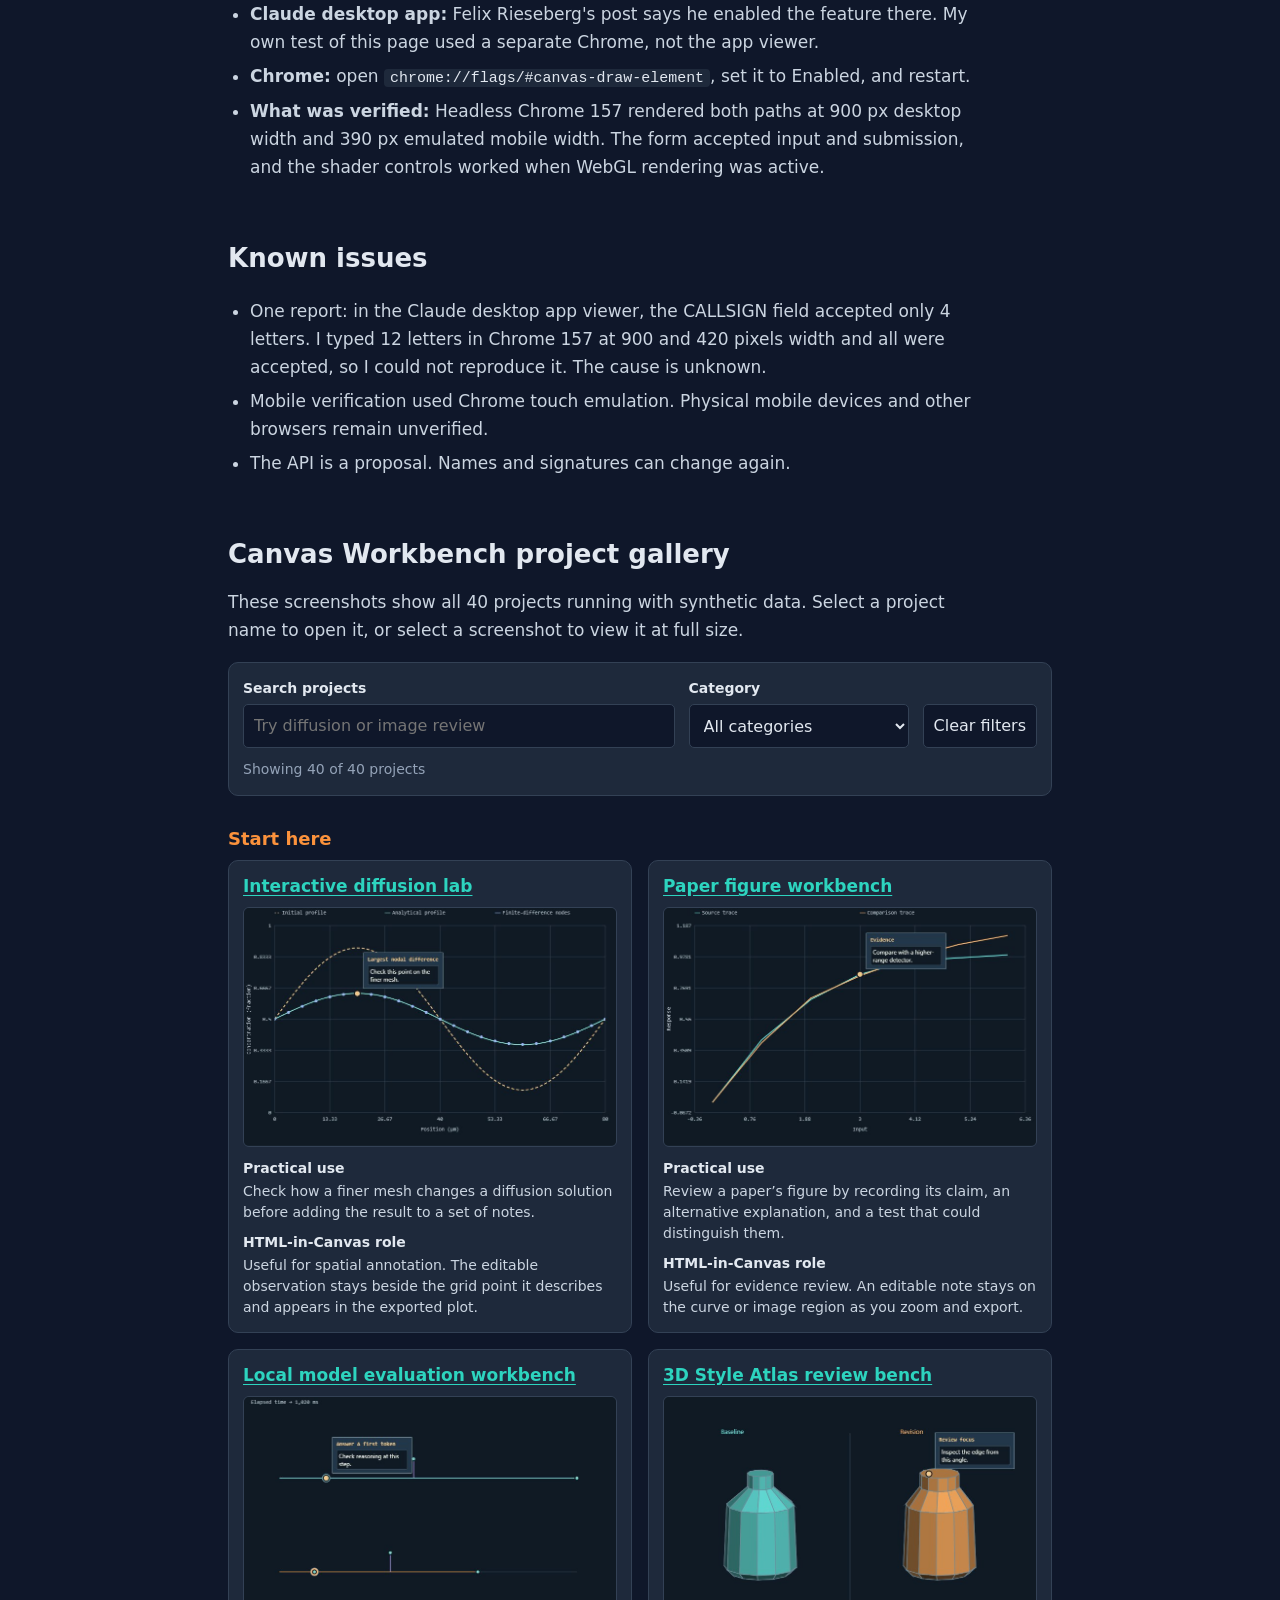
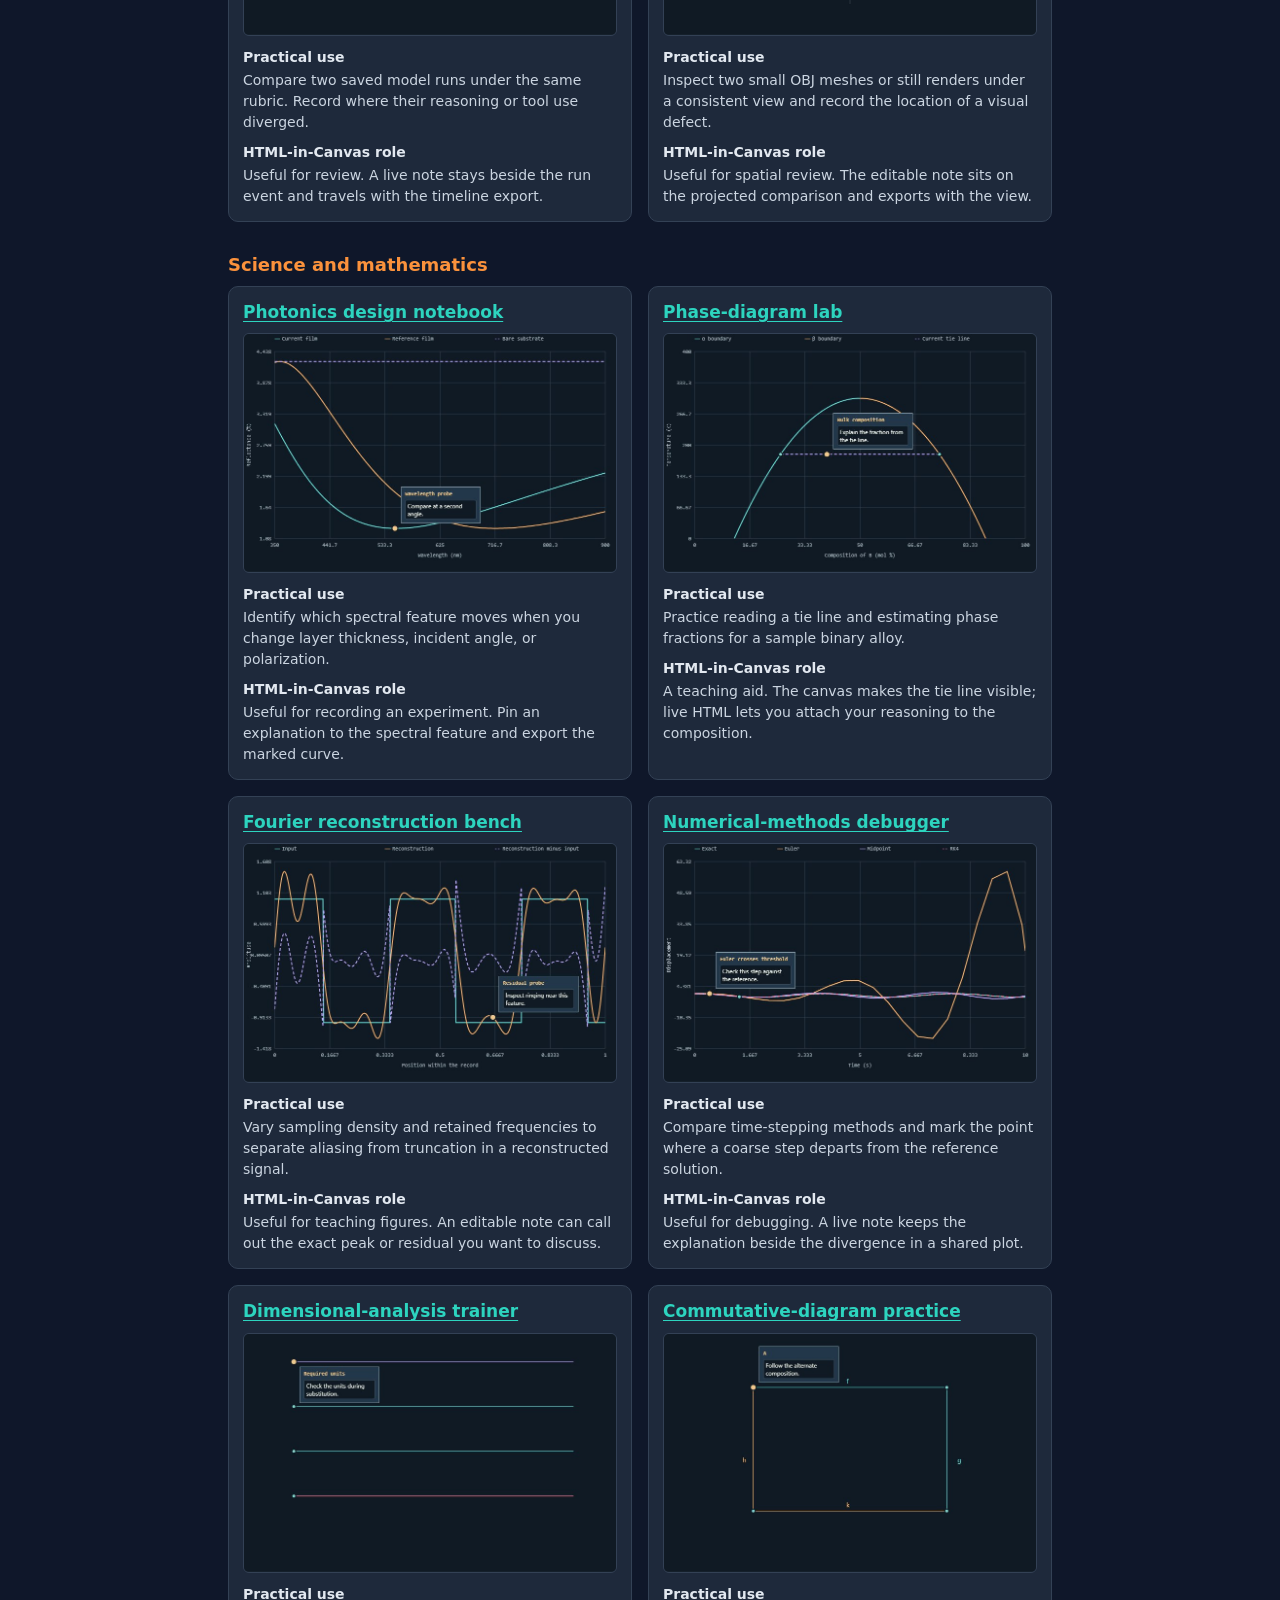
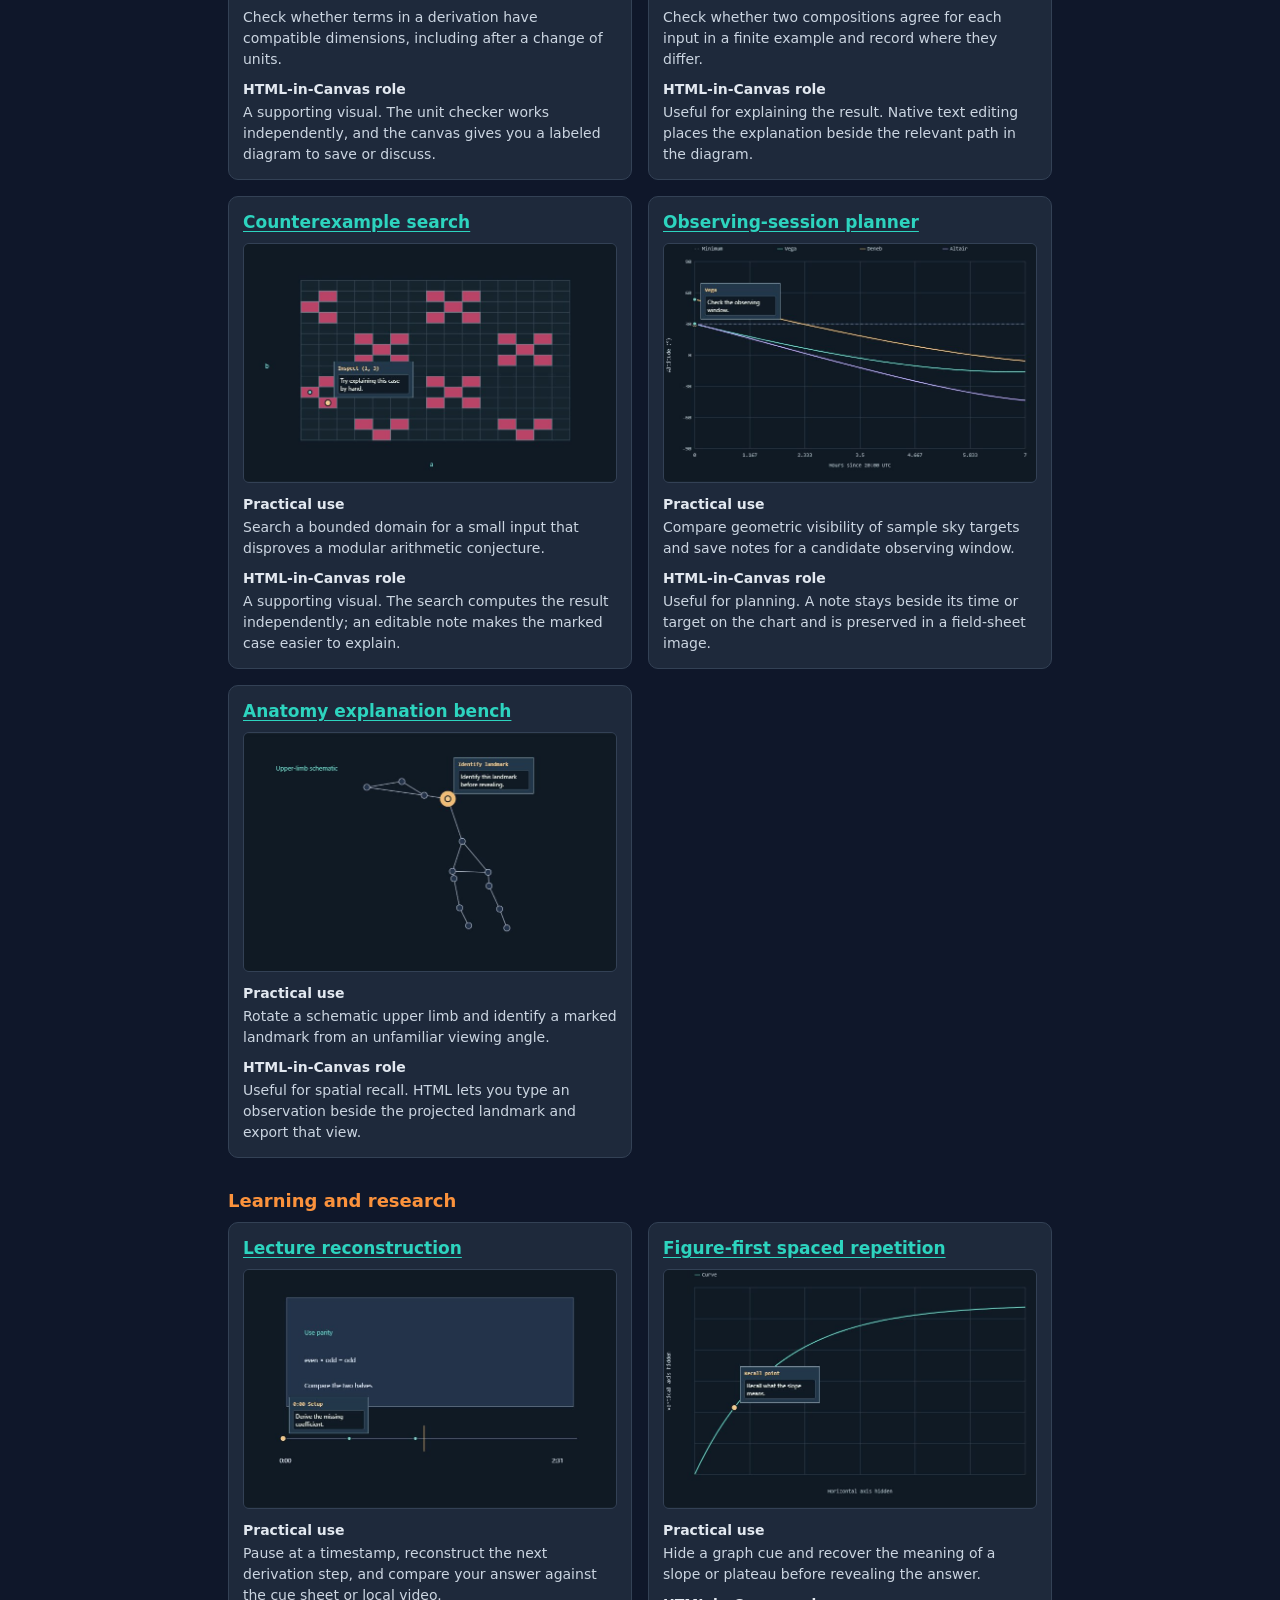
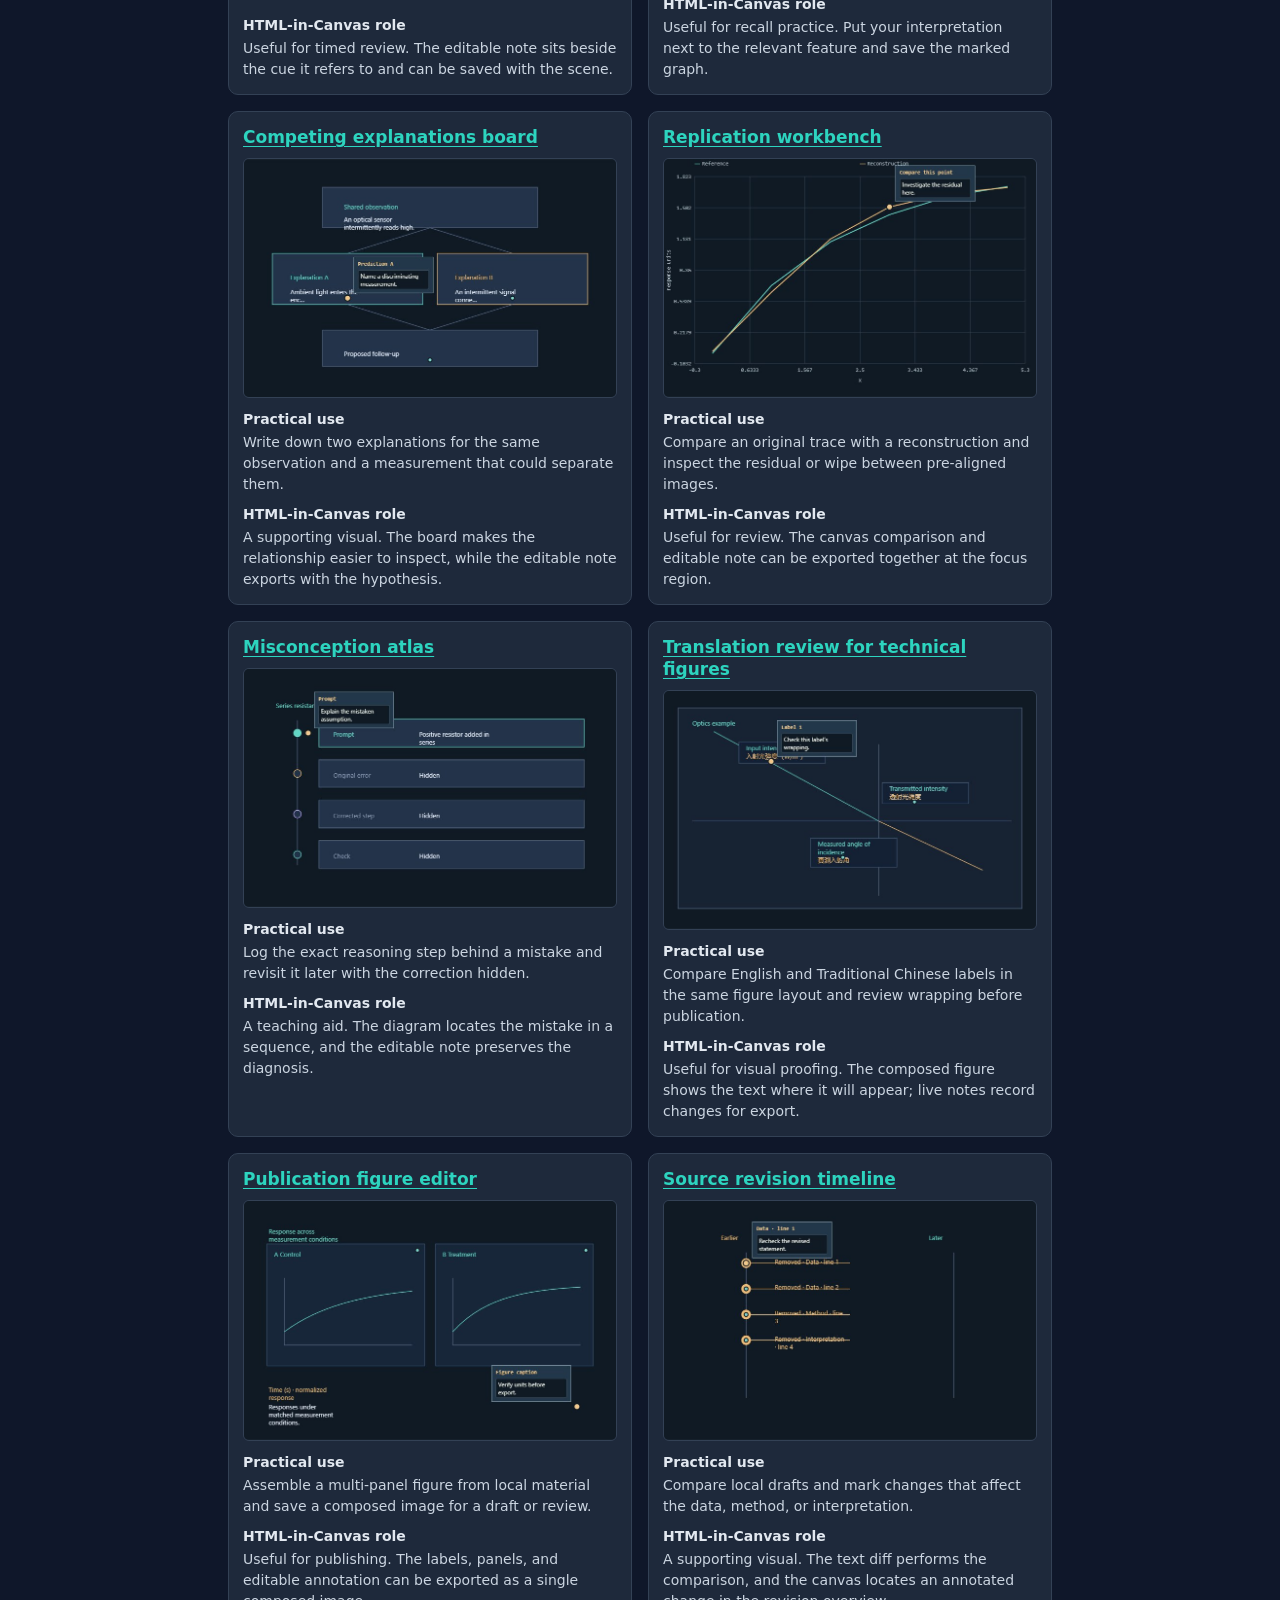
==== commit 8b04b910: "Add search and category filters to the Workbench gallery" ====
--- a/docs/index.html
+++ b/docs/index.html
@@ -46,6 +46,34 @@
 .comparison-pair img { display: block; width: 100%; height: auto; border: 1px solid var(--line); border-radius: 10px; }
 .gallery-nav ul { display: flex; flex-wrap: wrap; gap: 8px 16px; max-width: none; list-style: none; margin: 0; padding: 0; }
 .gallery-nav li { margin: 0; }
+.gallery-filters {
+  display: grid;
+  grid-template-columns: minmax(0, 1fr) minmax(0, 220px) auto;
+  gap: 10px 14px;
+  align-items: end;
+  margin: 18px 0 0;
+  padding: 14px;
+  background: var(--card);
+  border: 1px solid var(--line);
+  border-radius: 10px;
+}
+.gallery-filters label { display: grid; min-width: 0; gap: 4px; font-size: 14px; font-weight: 600; color: var(--text); }
+.gallery-filters :is(input, select, button) {
+  min-width: 0;
+  min-height: 44px;
+  border: 1px solid var(--line);
+  border-radius: 5px;
+  padding: 8px 10px;
+  background: var(--bg);
+  color: var(--text);
+  font: 400 16px/1.35 var(--sans);
+}
+.gallery-filters :is(input, select):focus-visible, .gallery-filters button:focus-visible { outline: 2px solid var(--teal); outline-offset: 2px; }
+.gallery-filters button { cursor: pointer; }
+.gallery-filters button:hover { border-color: var(--teal); }
+.gallery-filters output { grid-column: 1 / -1; color: var(--muted); font-size: 14px; }
+#gallery-empty { margin: 16px 0; }
+.gallery-filters[hidden], .gallery-grid[hidden], .gallery-project[hidden] { display: none; }
 .gallery-grid { display: grid; grid-template-columns: repeat(2, minmax(0, 1fr)); gap: 16px; }
 .gallery-project {
   min-width: 0;
@@ -63,6 +91,10 @@
 .gallery-project dt { color: var(--text); font-weight: 600; }
 .gallery-project dd { margin: 2px 0 0; }
 @media (max-width: 650px) {
+  .gallery-filters { grid-template-columns: minmax(0, 1fr) auto; gap: 10px; }
+  .gallery-filters label { grid-column: 1 / -1; }
+  .gallery-filters button { grid-area: 3 / 2; }
+  .gallery-filters output { grid-area: 3 / 1; align-self: center; }
   .gallery-grid { grid-template-columns: minmax(0, 1fr); gap: 12px; }
 }
 .tbl { overflow-x: auto; margin: 14px 0 20px; }
@@ -75,6 +107,7 @@
 li { margin-bottom: 6px; }
 .fig { overflow-x: auto; margin: 16px 0; }
 </style>
+<script defer src="gallery.js"></script>
 </head>
 <body>
 <main class="wrap">
@@ -224,6 +257,21 @@
 <section aria-labelledby="workbench-gallery">
   <h2 id="workbench-gallery">Canvas Workbench project gallery</h2>
   <p>These screenshots show all 40 projects running with synthetic data. Select a project name to open it, or select a screenshot to view it at full size.</p>
+  <form class="gallery-filters" aria-label="Filter gallery projects" hidden>
+    <label for="gallery-search">
+      Search projects
+      <input id="gallery-search" type="search" placeholder="Try diffusion or image review" autocomplete="off">
+    </label>
+    <label for="gallery-category">
+      Category
+      <select id="gallery-category">
+        <option value="">All categories</option>
+      </select>
+    </label>
+    <button type="button" id="gallery-clear">Clear filters</button>
+    <output for="gallery-search gallery-category" id="gallery-count" role="status"></output>
+  </form>
+  <p id="gallery-empty" hidden>No projects match. Try a different search or clear the filters.</p>
   <nav class="gallery-nav" aria-label="Gallery categories">
     <ul>
       <li><a href="#gallery-start">Start here</a></li>
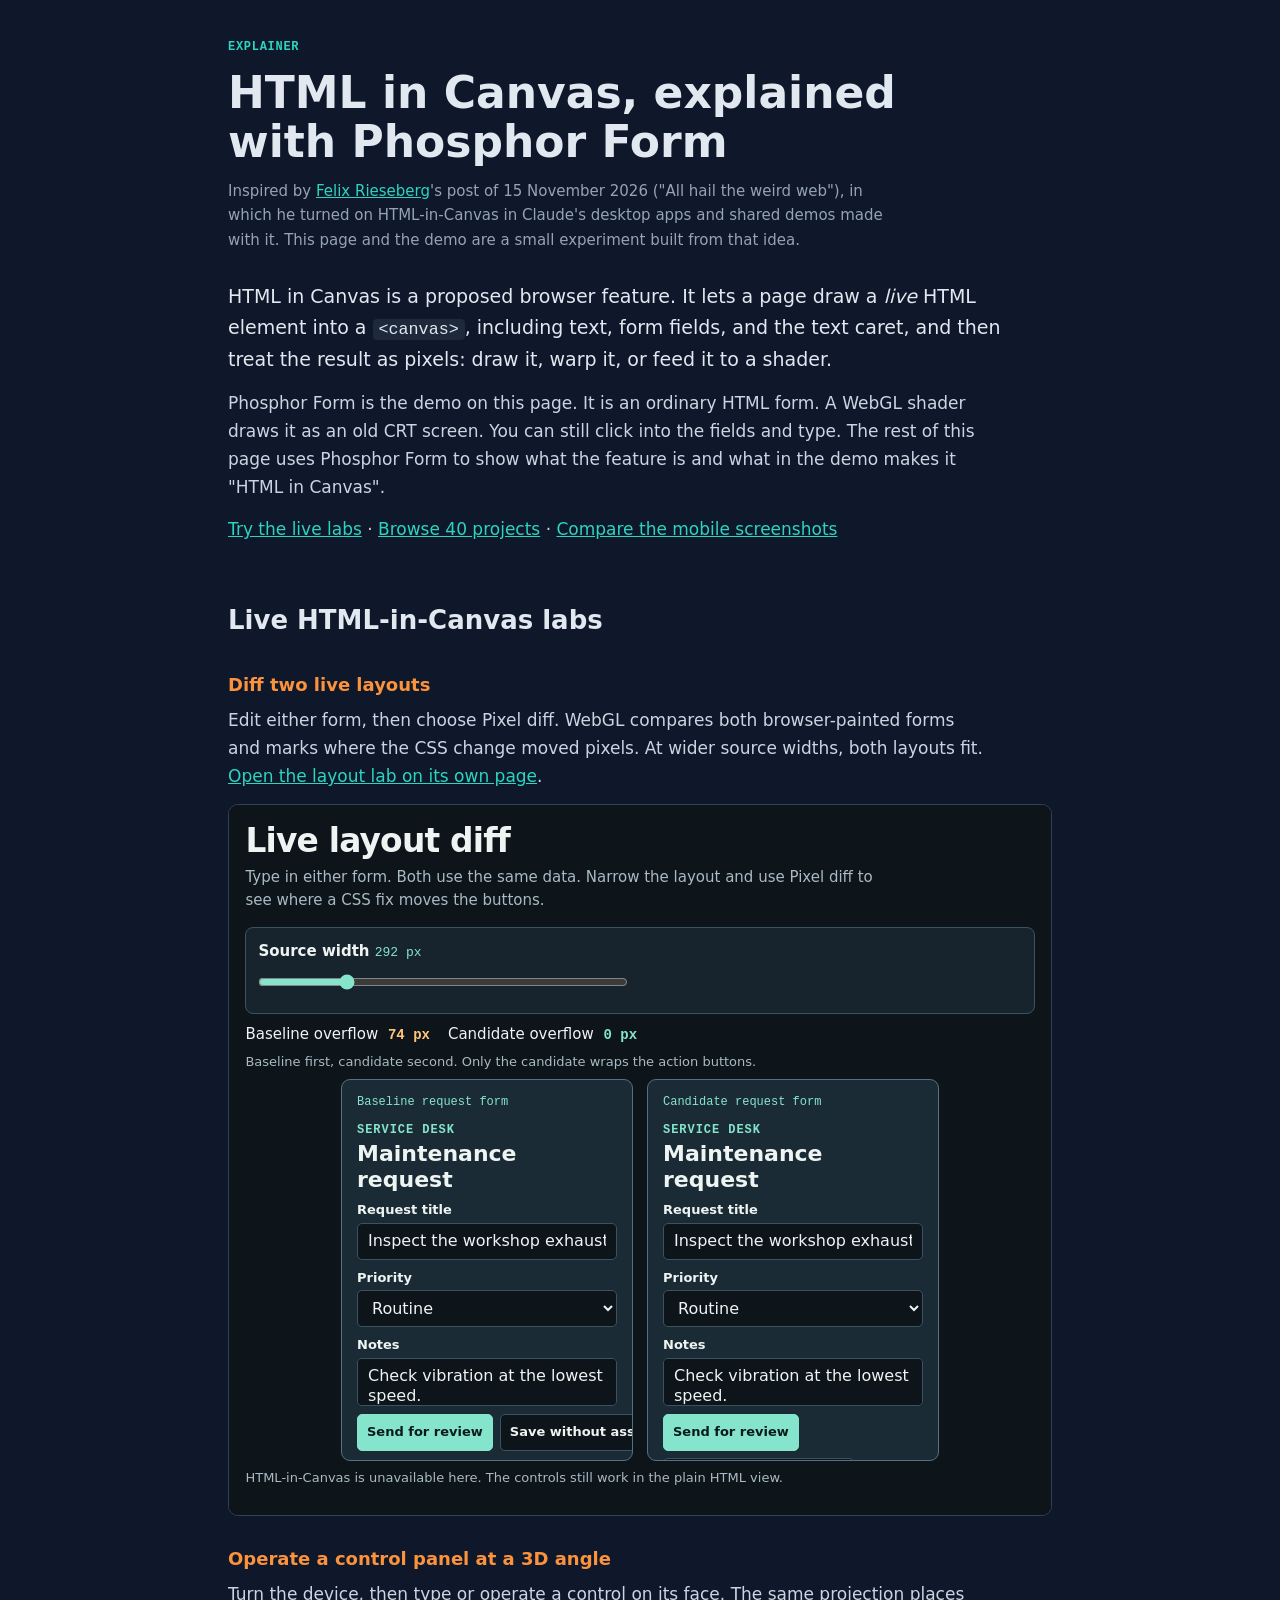
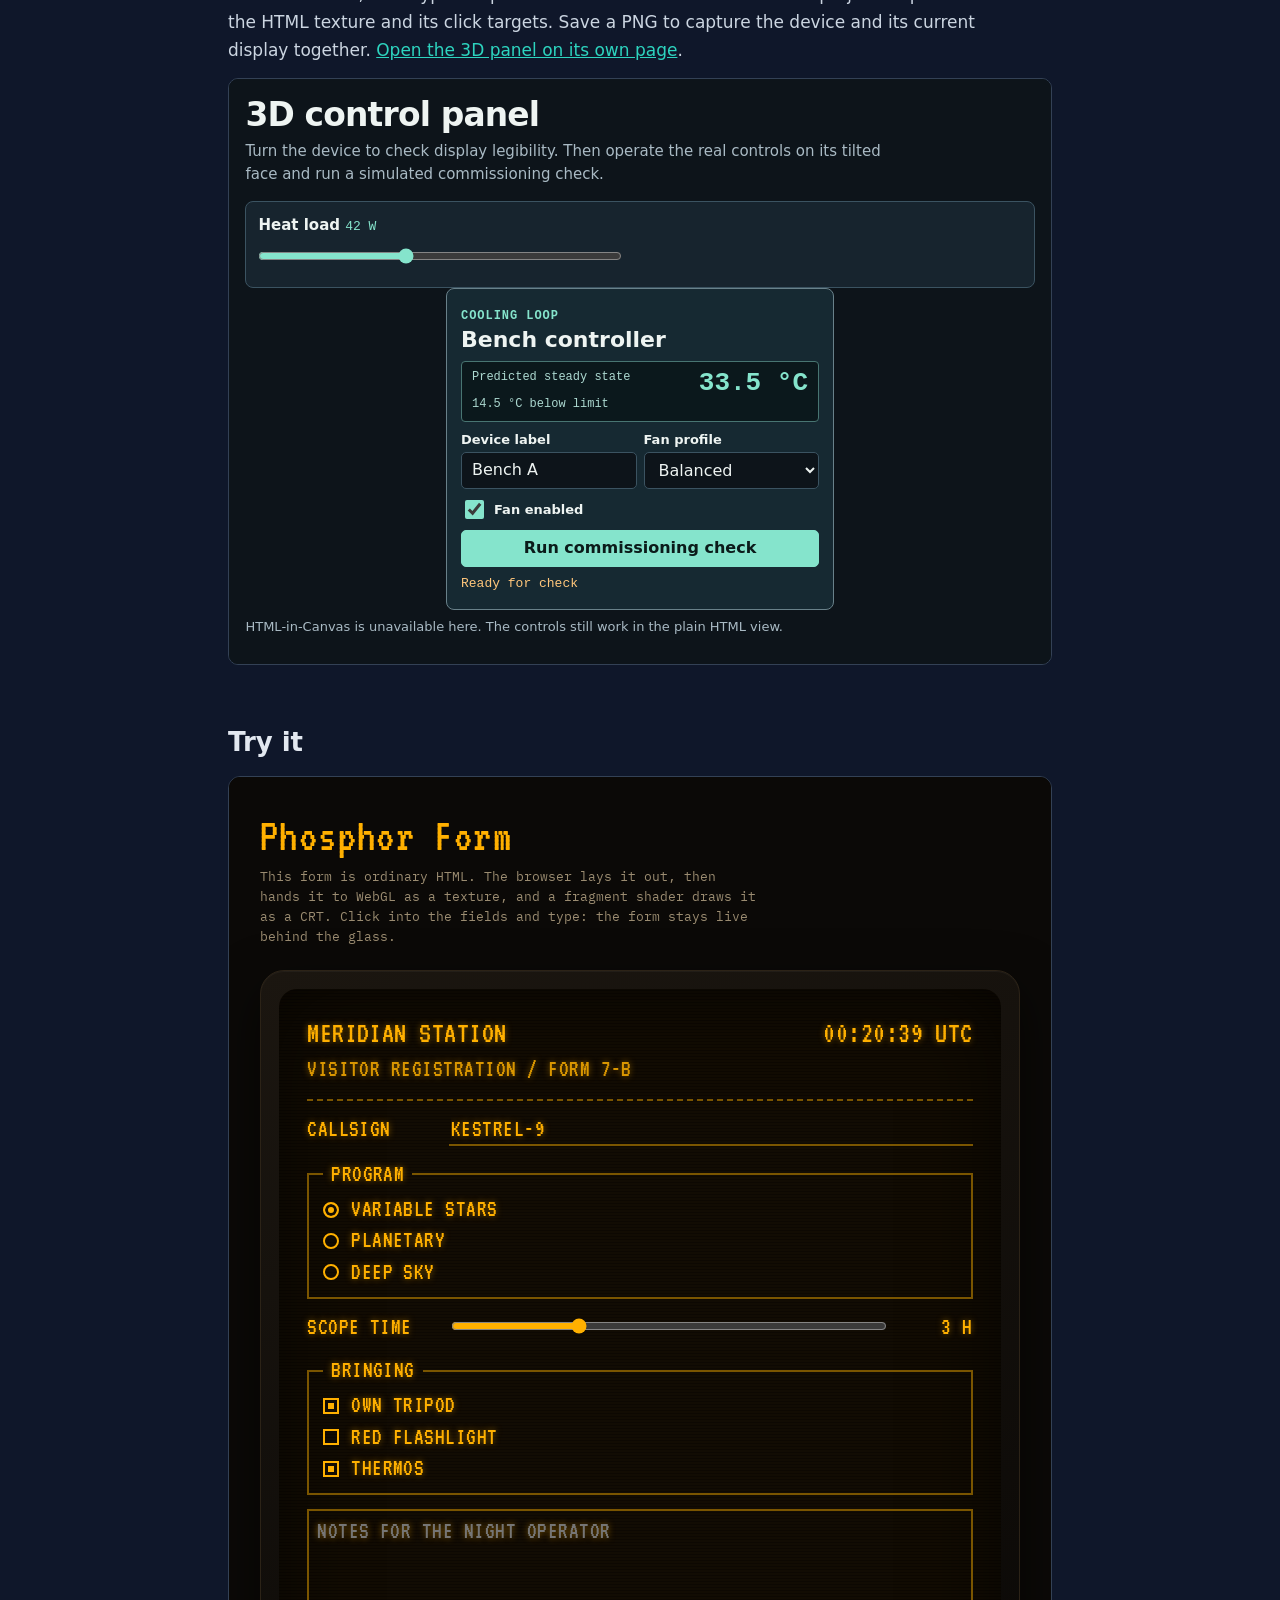
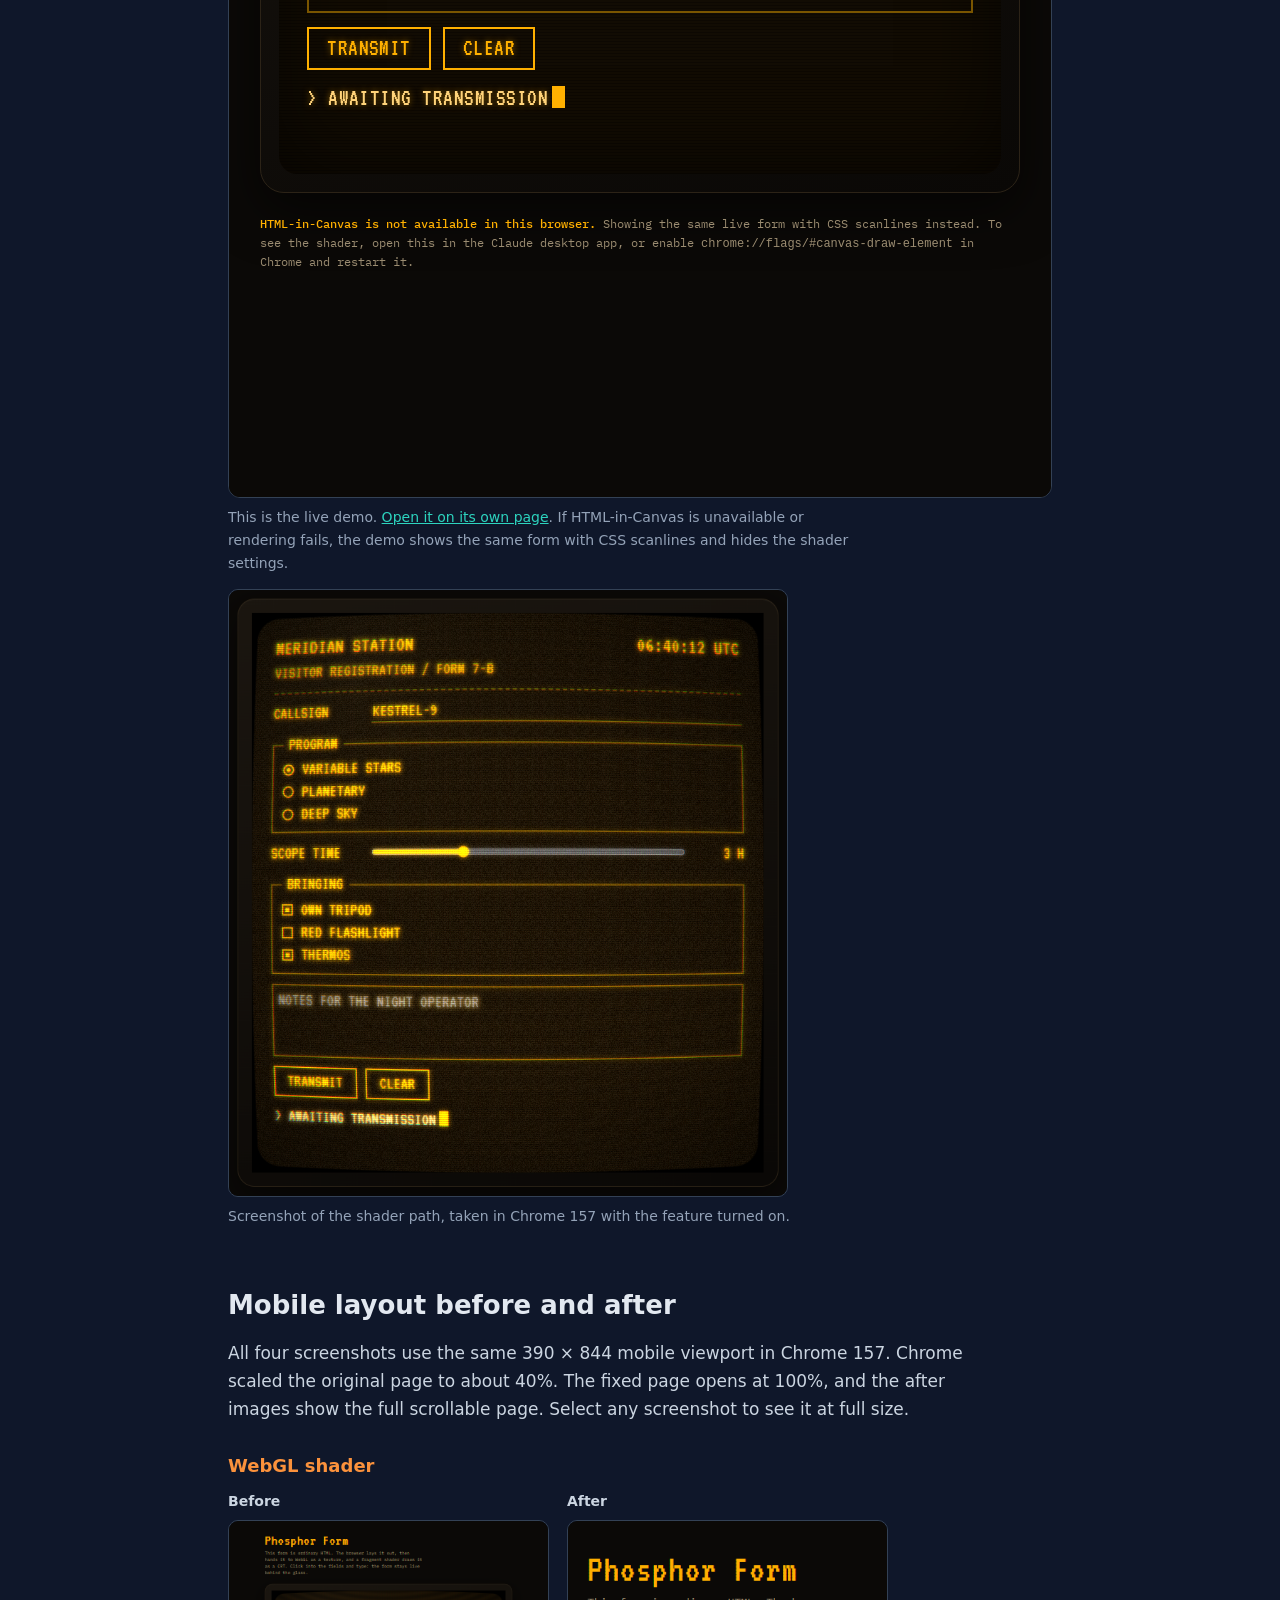
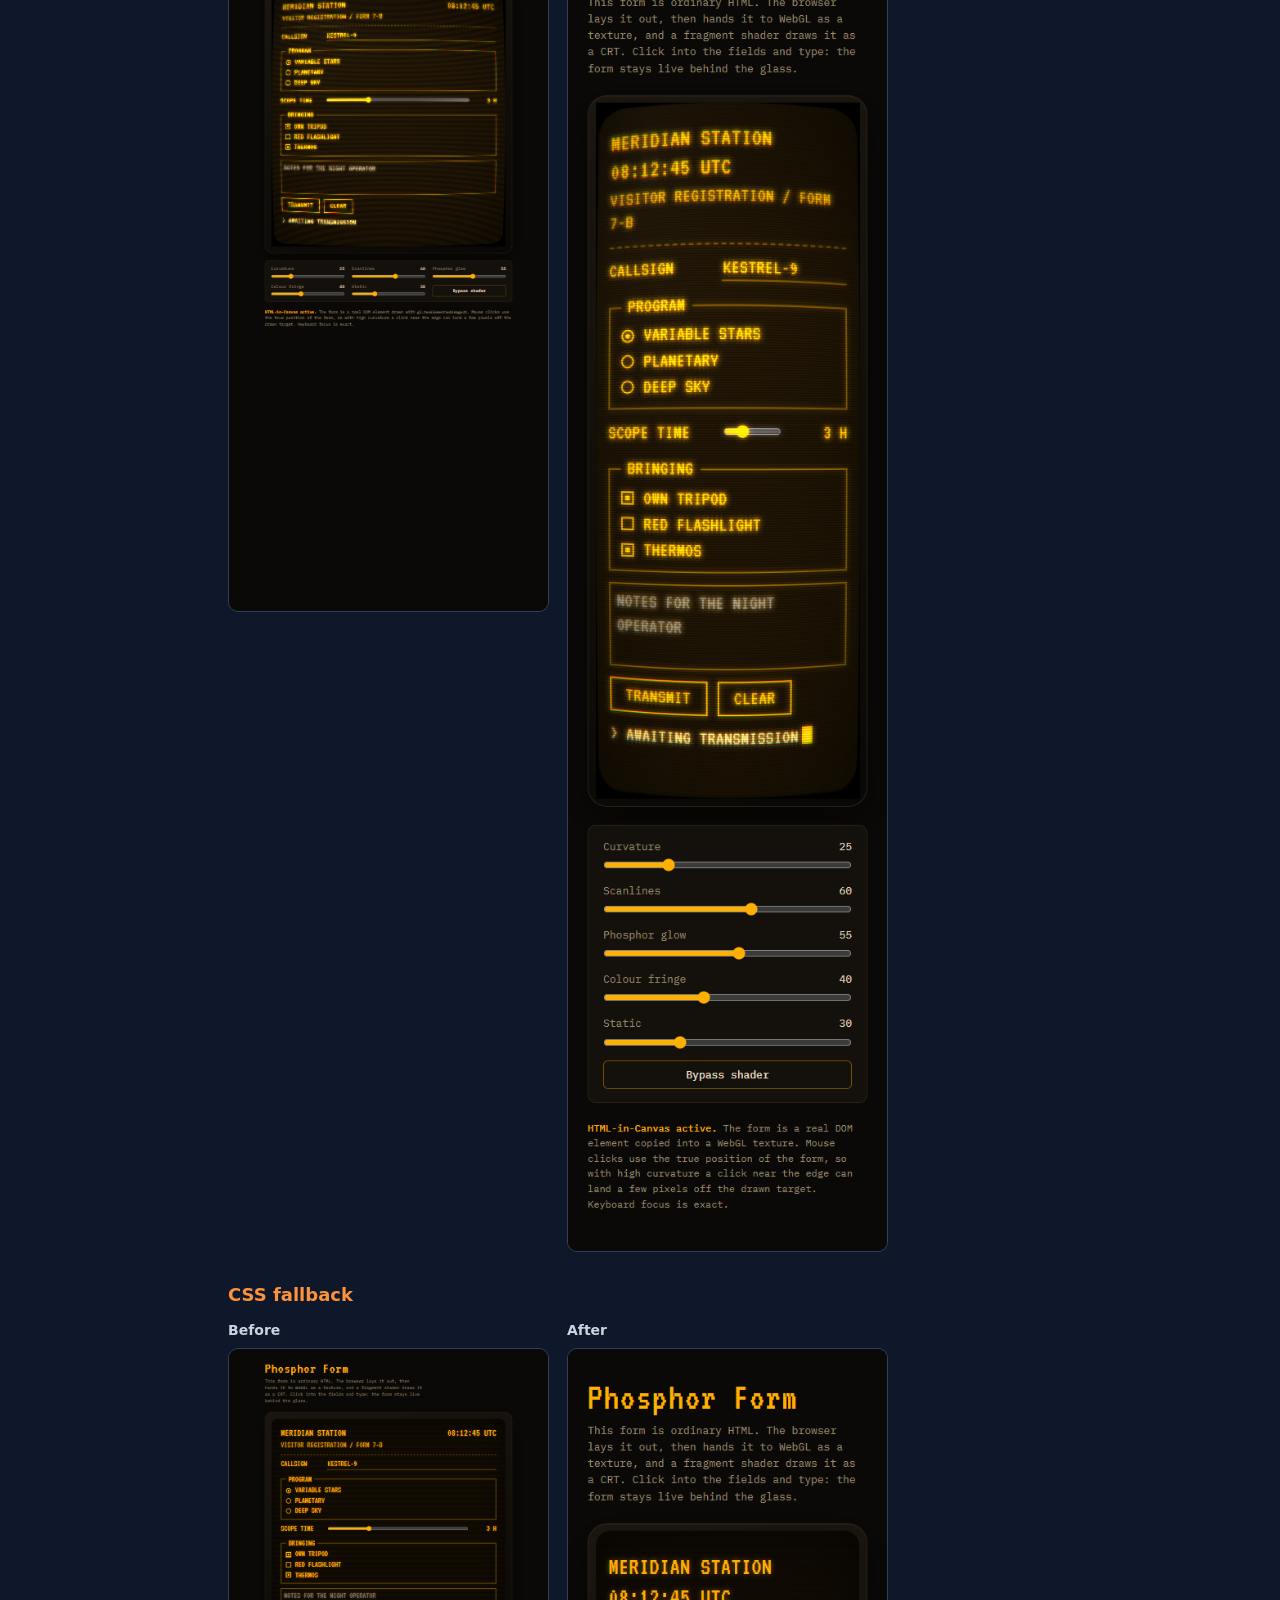
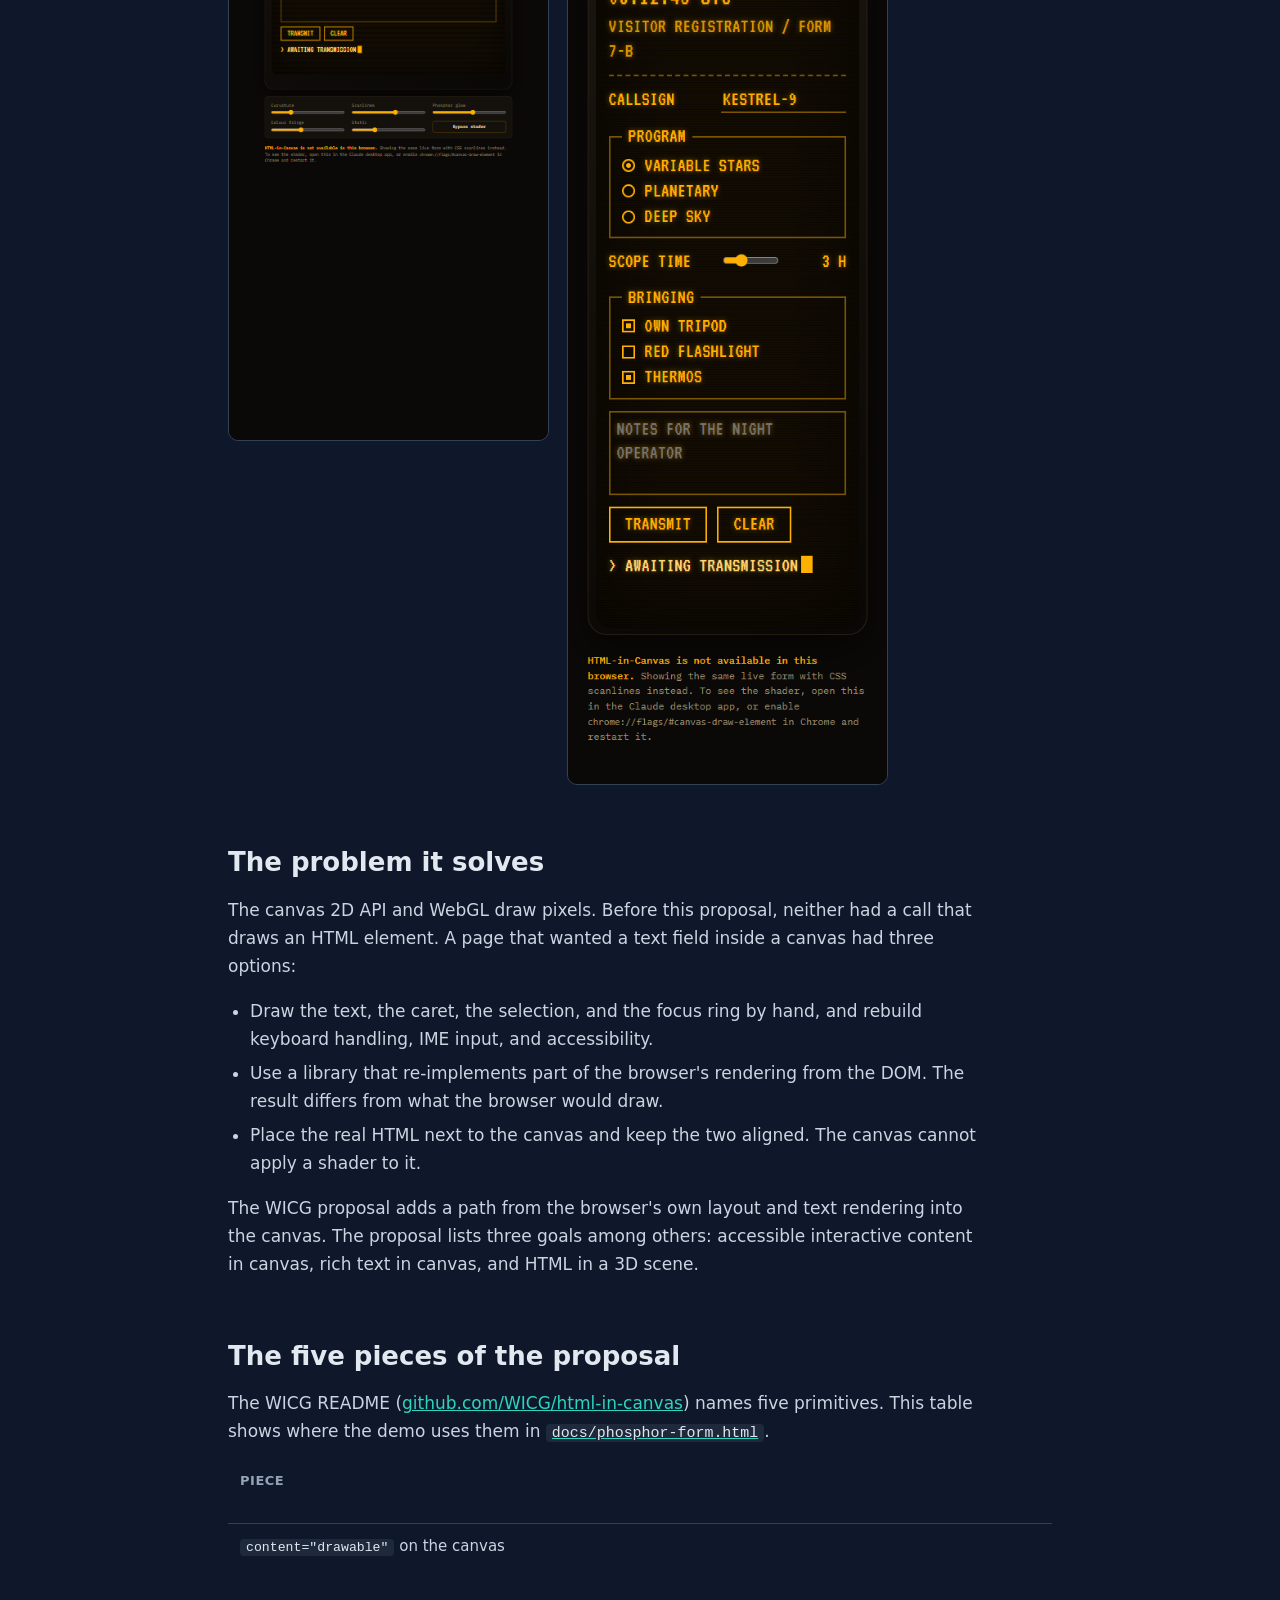
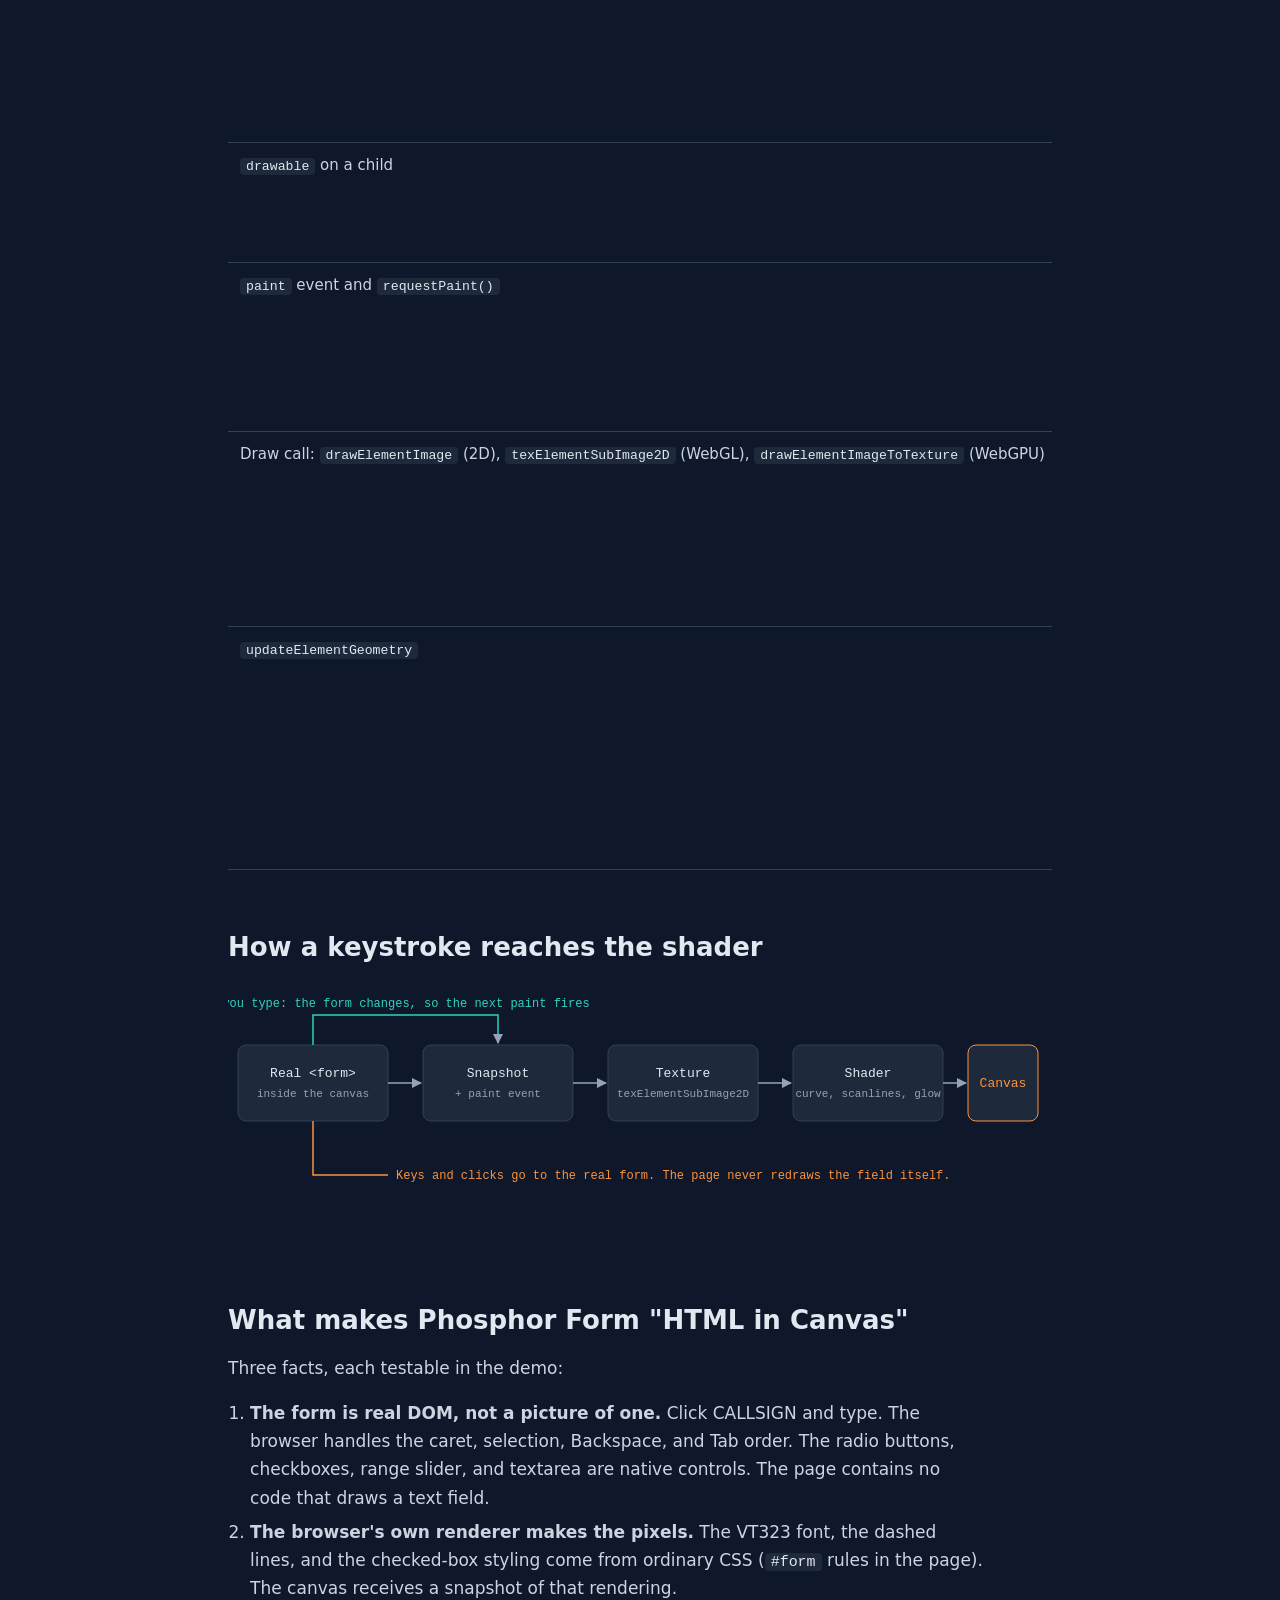
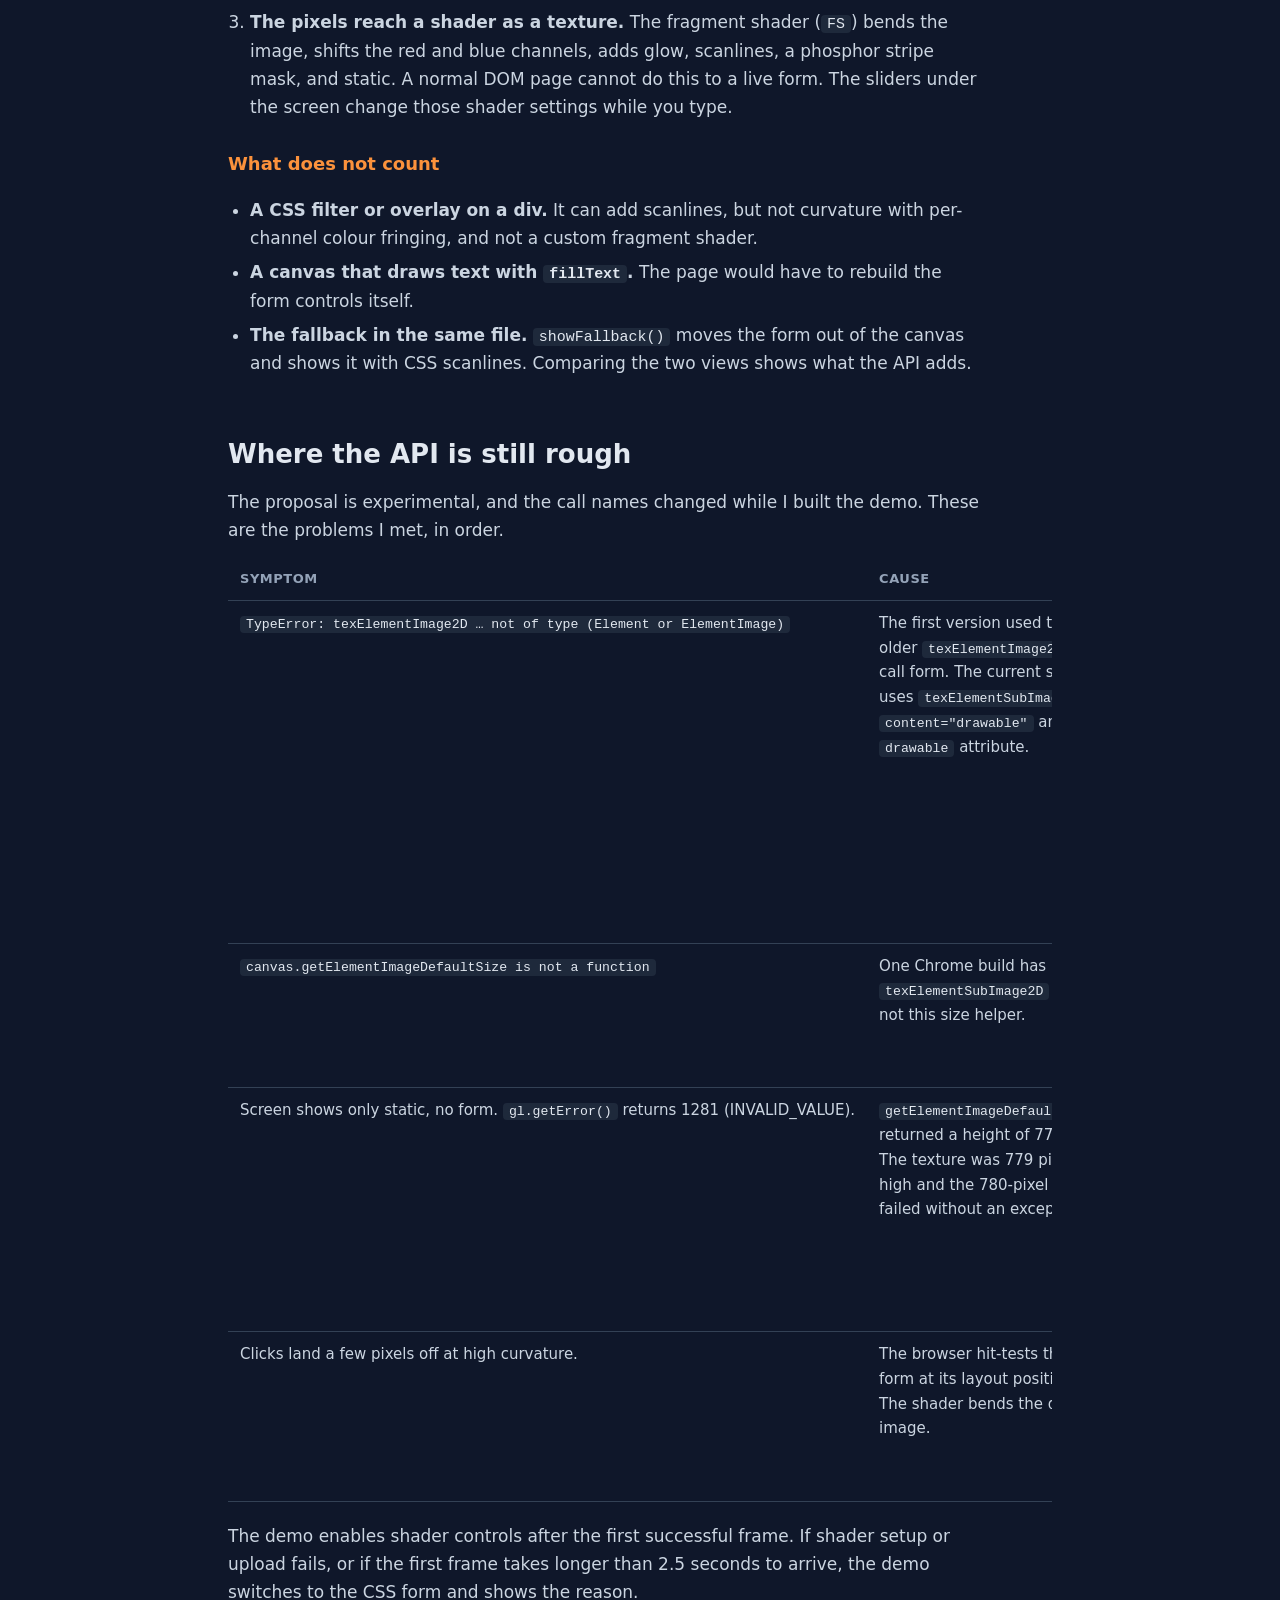
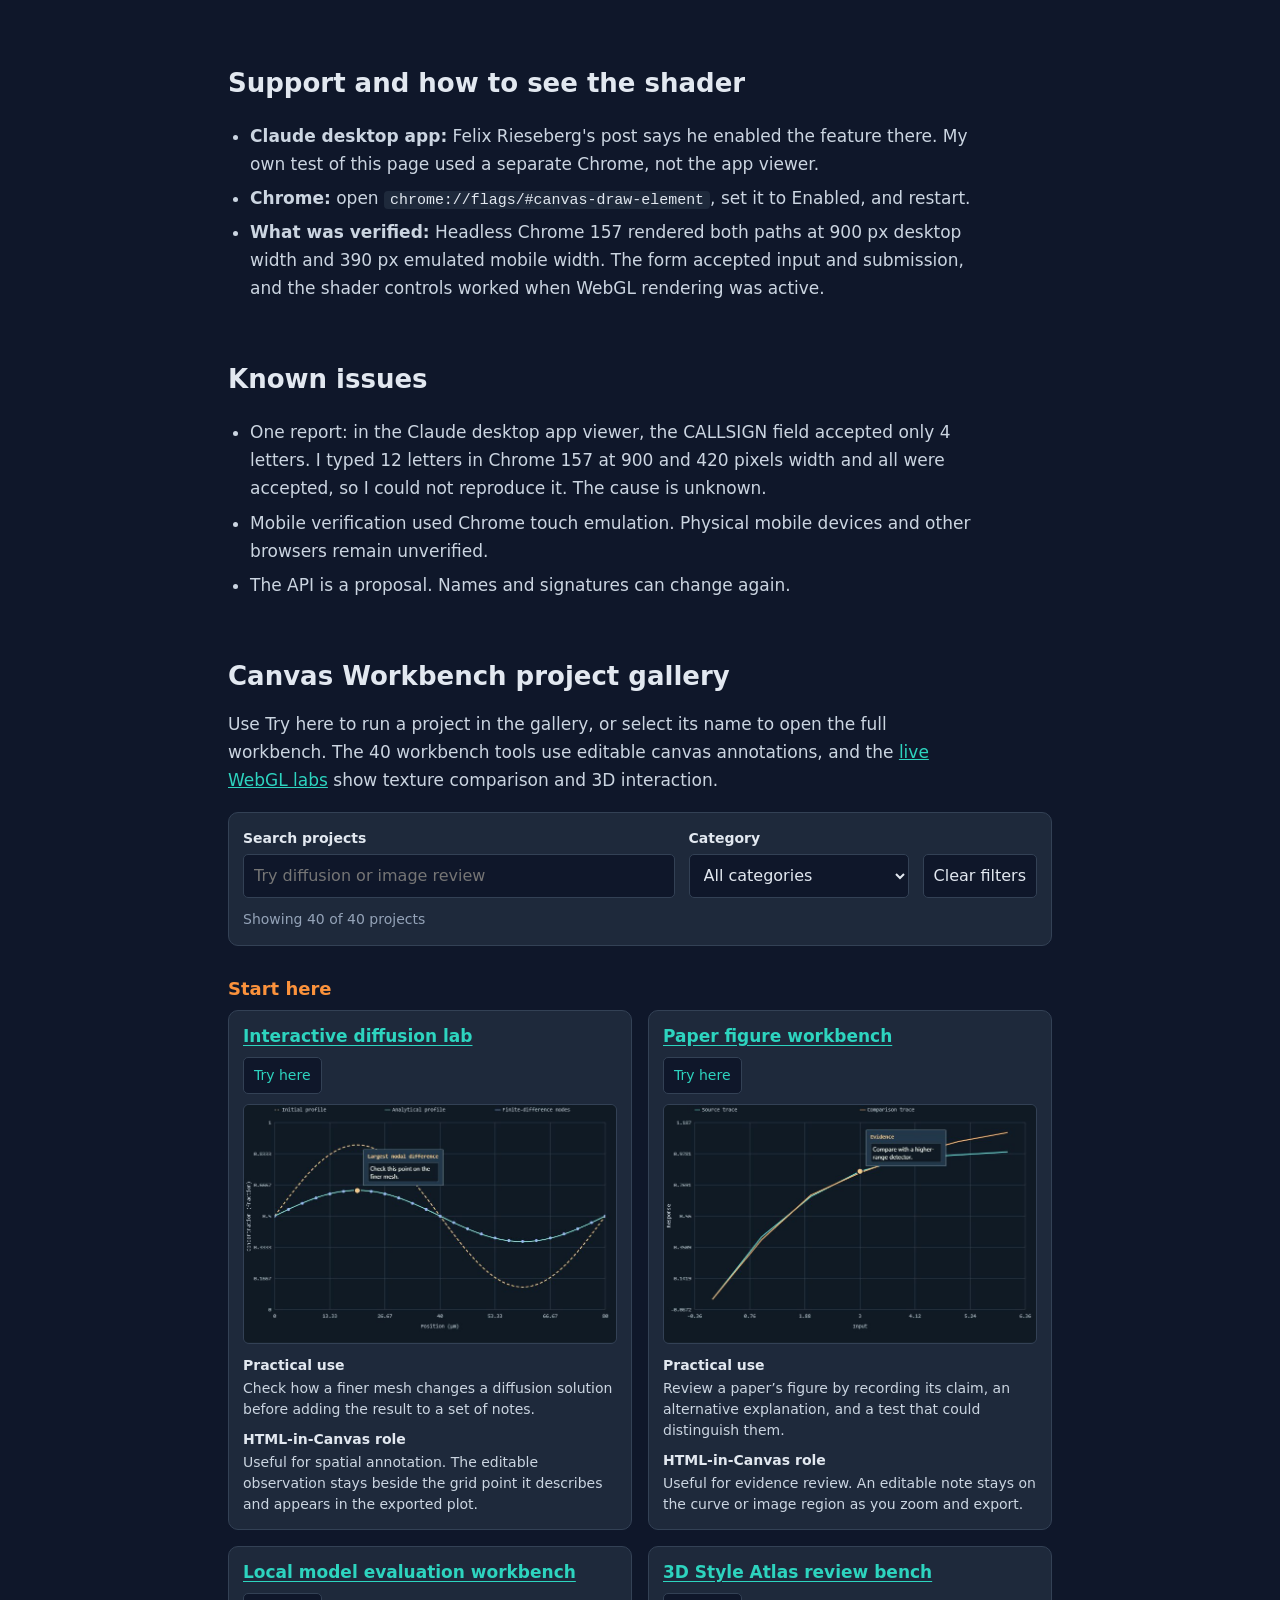
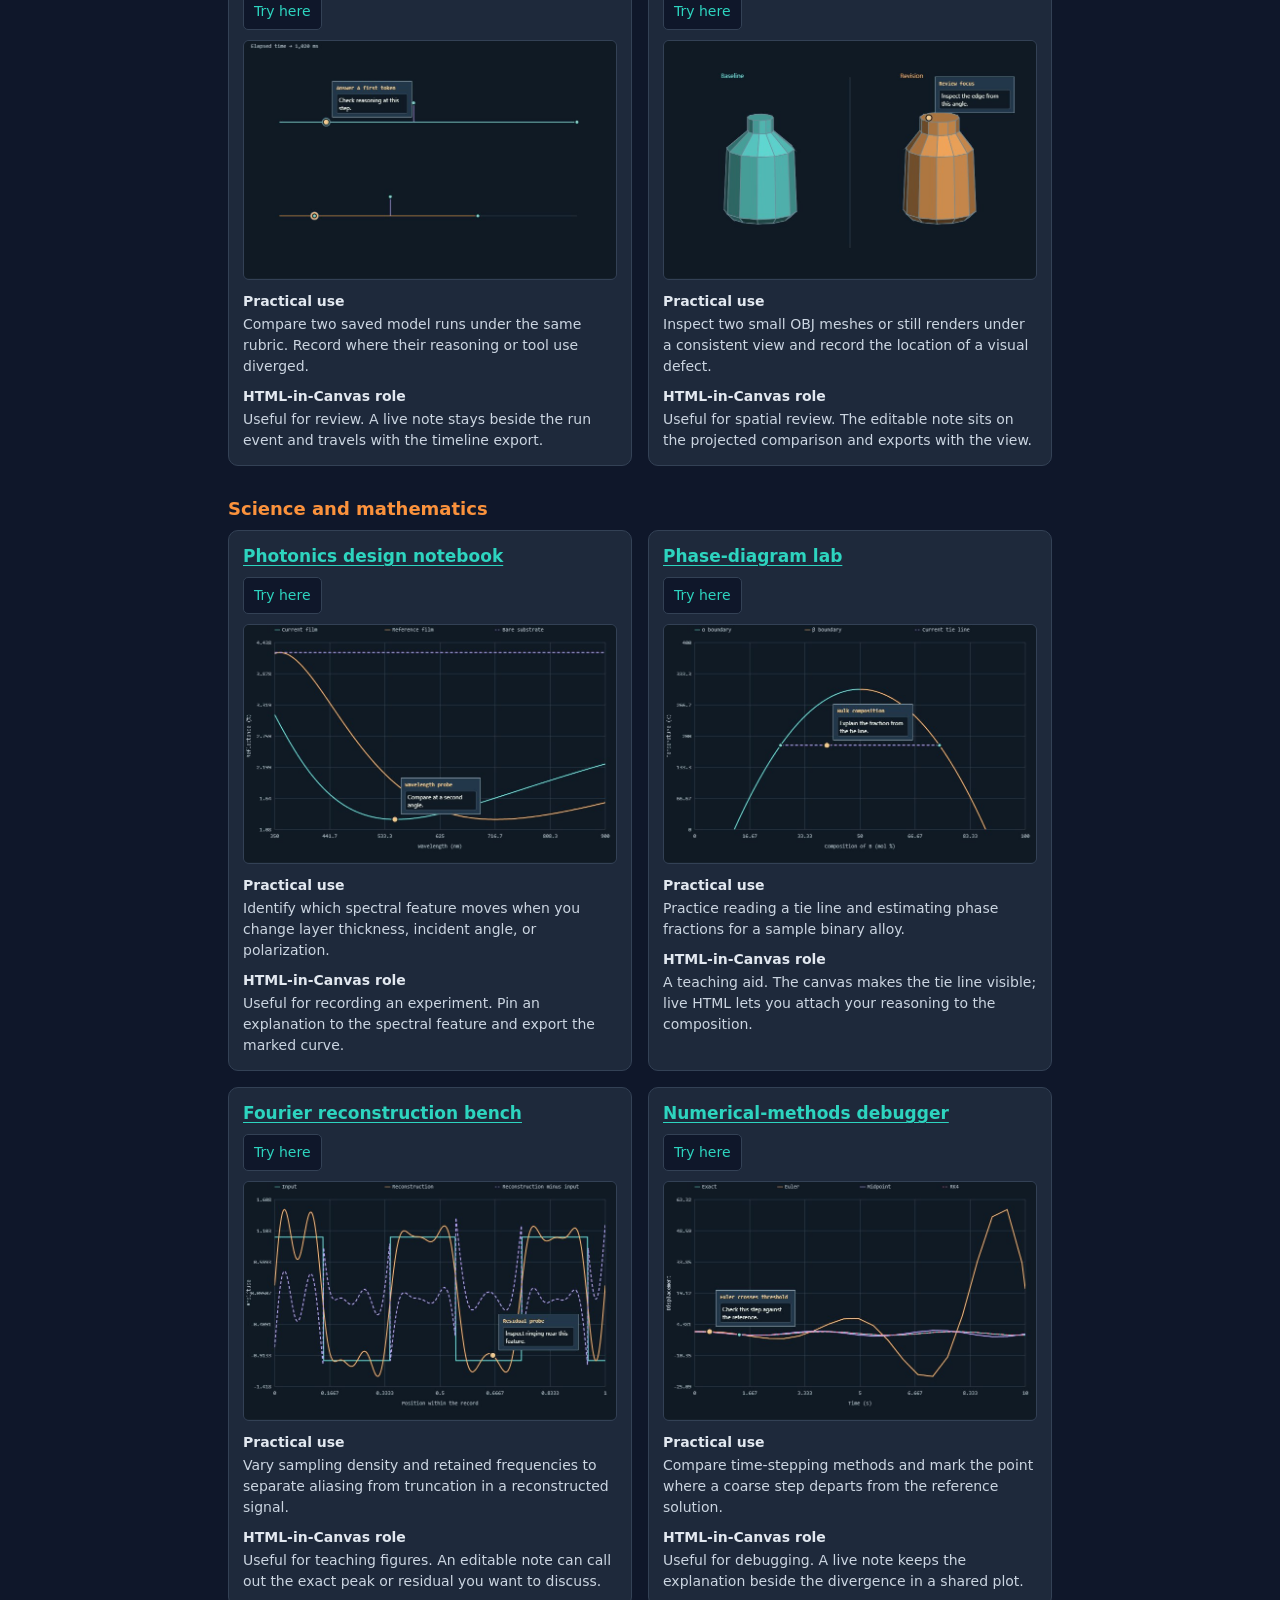
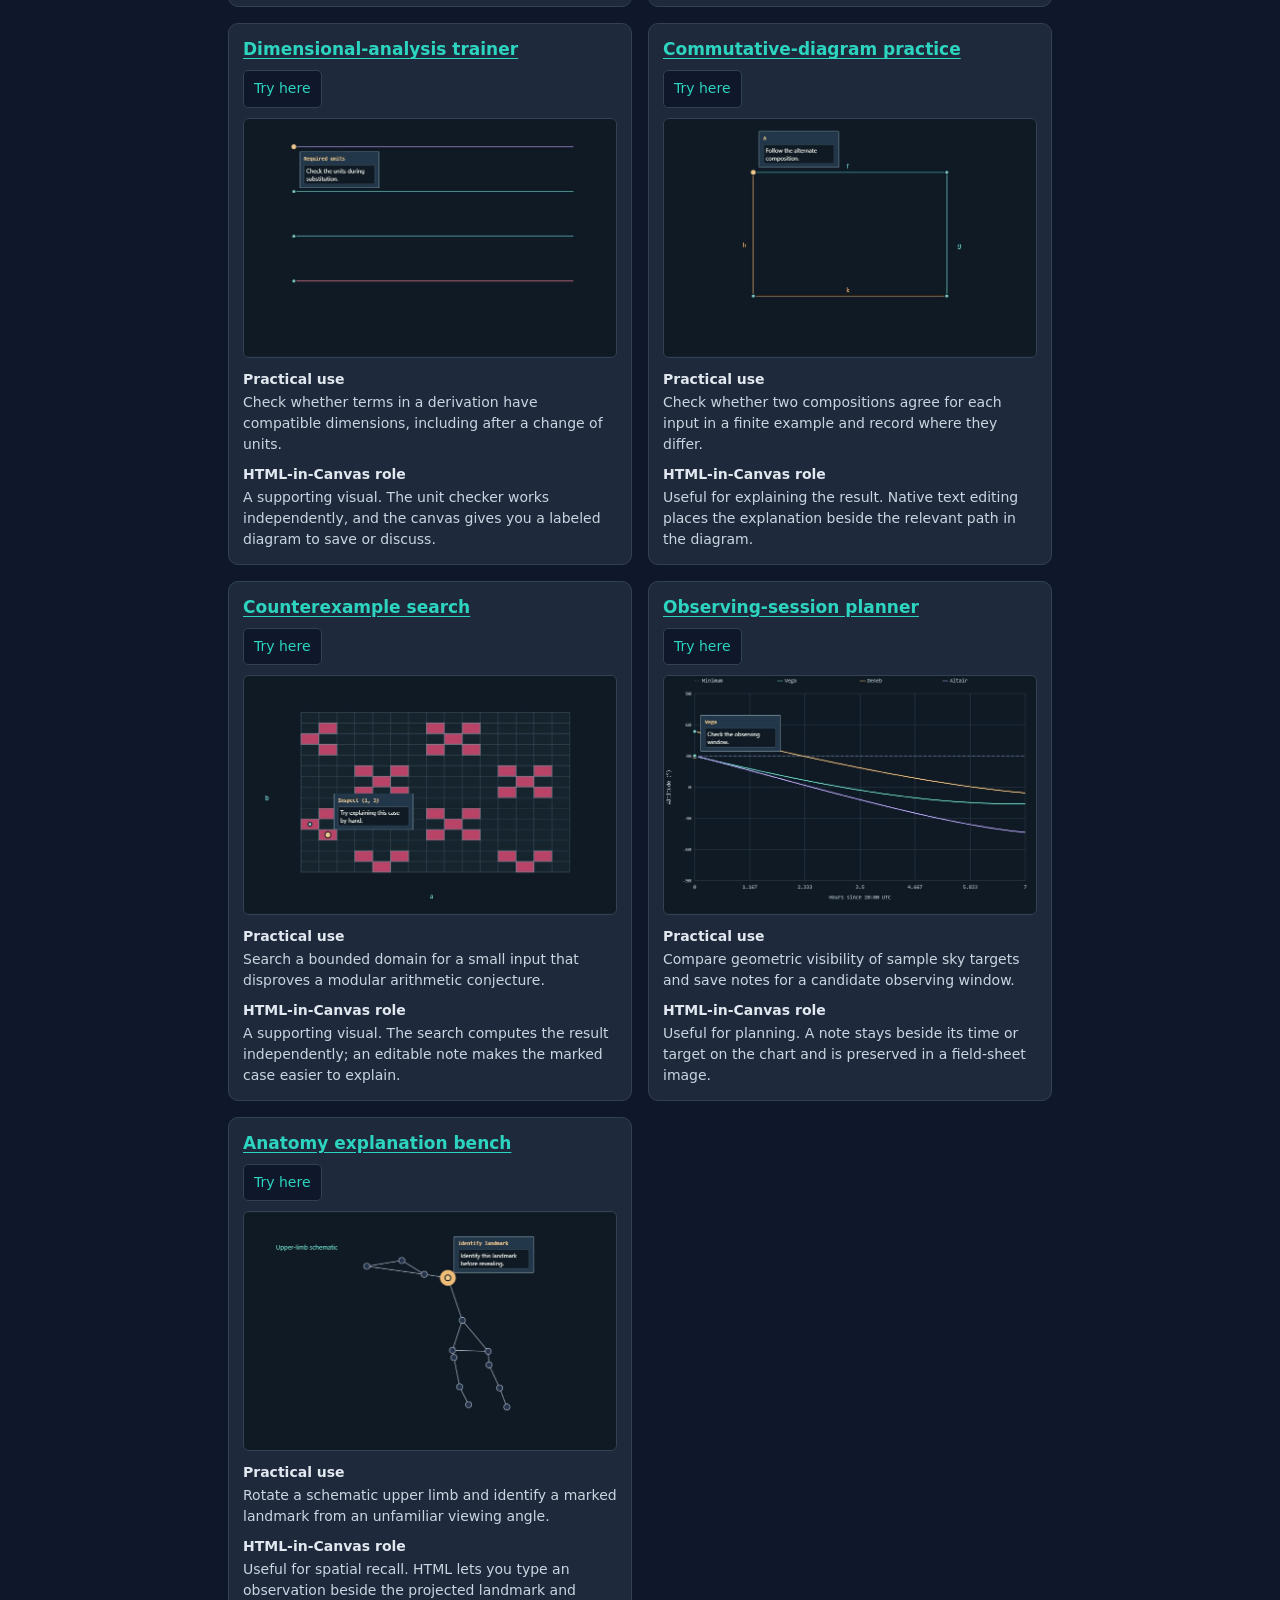
==== commit 9e764657: "Showcase live HTML-in-Canvas with two WebGL labs" ====
--- a/docs/index.html
+++ b/docs/index.html
@@ -31,6 +31,10 @@
 .tag { font: 600 12px var(--mono); letter-spacing: .06em; text-transform: uppercase; color: var(--teal); }
 .demo { border: 1px solid var(--line); border-radius: 12px; overflow: hidden; background: #0b0907; }
 .demo iframe { display: block; width: 100%; height: 1320px; border: 0; }
+.live-frame { display: block; width: 100%; height: 820px; border: 1px solid var(--line); border-radius: 10px; background: #0d141a; }
+.gallery-preview { margin: 0 0 10px; padding: 6px 10px; border: 1px solid var(--line); border-radius: 5px; background: var(--bg); color: var(--teal); font: inherit; font-size: 14px; cursor: pointer; }
+.gallery-project.is-live { grid-column: 1 / -1; }
+.gallery-project.is-live .gallery-shot { display: none; }
 .demo-note { color: var(--muted); font-size: 14px; margin: 8px 0 0; }
 .shot { width: 100%; max-width: 560px; height: auto; border-radius: 10px; border: 1px solid var(--line); display: block; margin: 14px 0 6px; }
 .comparison-pair {
@@ -118,7 +122,18 @@
 
 <p class="lede">HTML in Canvas is a proposed browser feature. It lets a page draw a <em>live</em> HTML element into a <code>&lt;canvas&gt;</code>, including text, form fields, and the text caret, and then treat the result as pixels: draw it, warp it, or feed it to a shader.</p>
 <p>Phosphor Form is the demo on this page. It is an ordinary HTML form. A WebGL shader draws it as an old CRT screen. You can still click into the fields and type. The rest of this page uses Phosphor Form to show what the feature is and what in the demo makes it "HTML in Canvas".</p>
-<p><a href="#mobile-comparison">Compare the mobile screenshots</a> · <a href="#workbench-gallery">Browse 40 projects</a> · <a href="workbench/index.html">Open Canvas Workbench</a></p>
+<p><a href="#live-labs">Try the live labs</a> · <a href="#workbench-gallery">Browse 40 projects</a> · <a href="#mobile-comparison">Compare the mobile screenshots</a></p>
+
+<section aria-labelledby="live-labs">
+  <h2 id="live-labs">Live HTML-in-Canvas labs</h2>
+  <h3>Diff two live layouts</h3>
+  <p>Edit either form, then choose Pixel diff. WebGL compares both browser-painted forms and marks where the CSS change moved pixels. At wider source widths, both layouts fit. <a href="live/layout.html">Open the layout lab on its own page</a>.</p>
+  <iframe class="live-frame" src="live/layout.html" title="Live layout diff lab" loading="lazy"></iframe>
+
+  <h3>Operate a control panel at a 3D angle</h3>
+  <p>Turn the device, then type or operate a control on its face. The same projection places the HTML texture and its click targets. Save a PNG to capture the device and its current display together. <a href="live/panel.html">Open the 3D panel on its own page</a>.</p>
+  <iframe class="live-frame" src="live/panel.html" title="Live 3D control panel lab" loading="lazy"></iframe>
+</section>
 
 <h2>Try it</h2>
 <div class="demo">
@@ -256,7 +271,7 @@
 
 <section aria-labelledby="workbench-gallery">
   <h2 id="workbench-gallery">Canvas Workbench project gallery</h2>
-  <p>These screenshots show all 40 projects running with synthetic data. Select a project name to open it, or select a screenshot to view it at full size.</p>
+  <p>Use Try here to run a project in the gallery, or select its name to open the full workbench. The 40 workbench tools use editable canvas annotations, and the <a href="#live-labs">live WebGL labs</a> show texture comparison and 3D interaction.</p>
   <form class="gallery-filters" aria-label="Filter gallery projects" hidden>
     <label for="gallery-search">
       Search projects
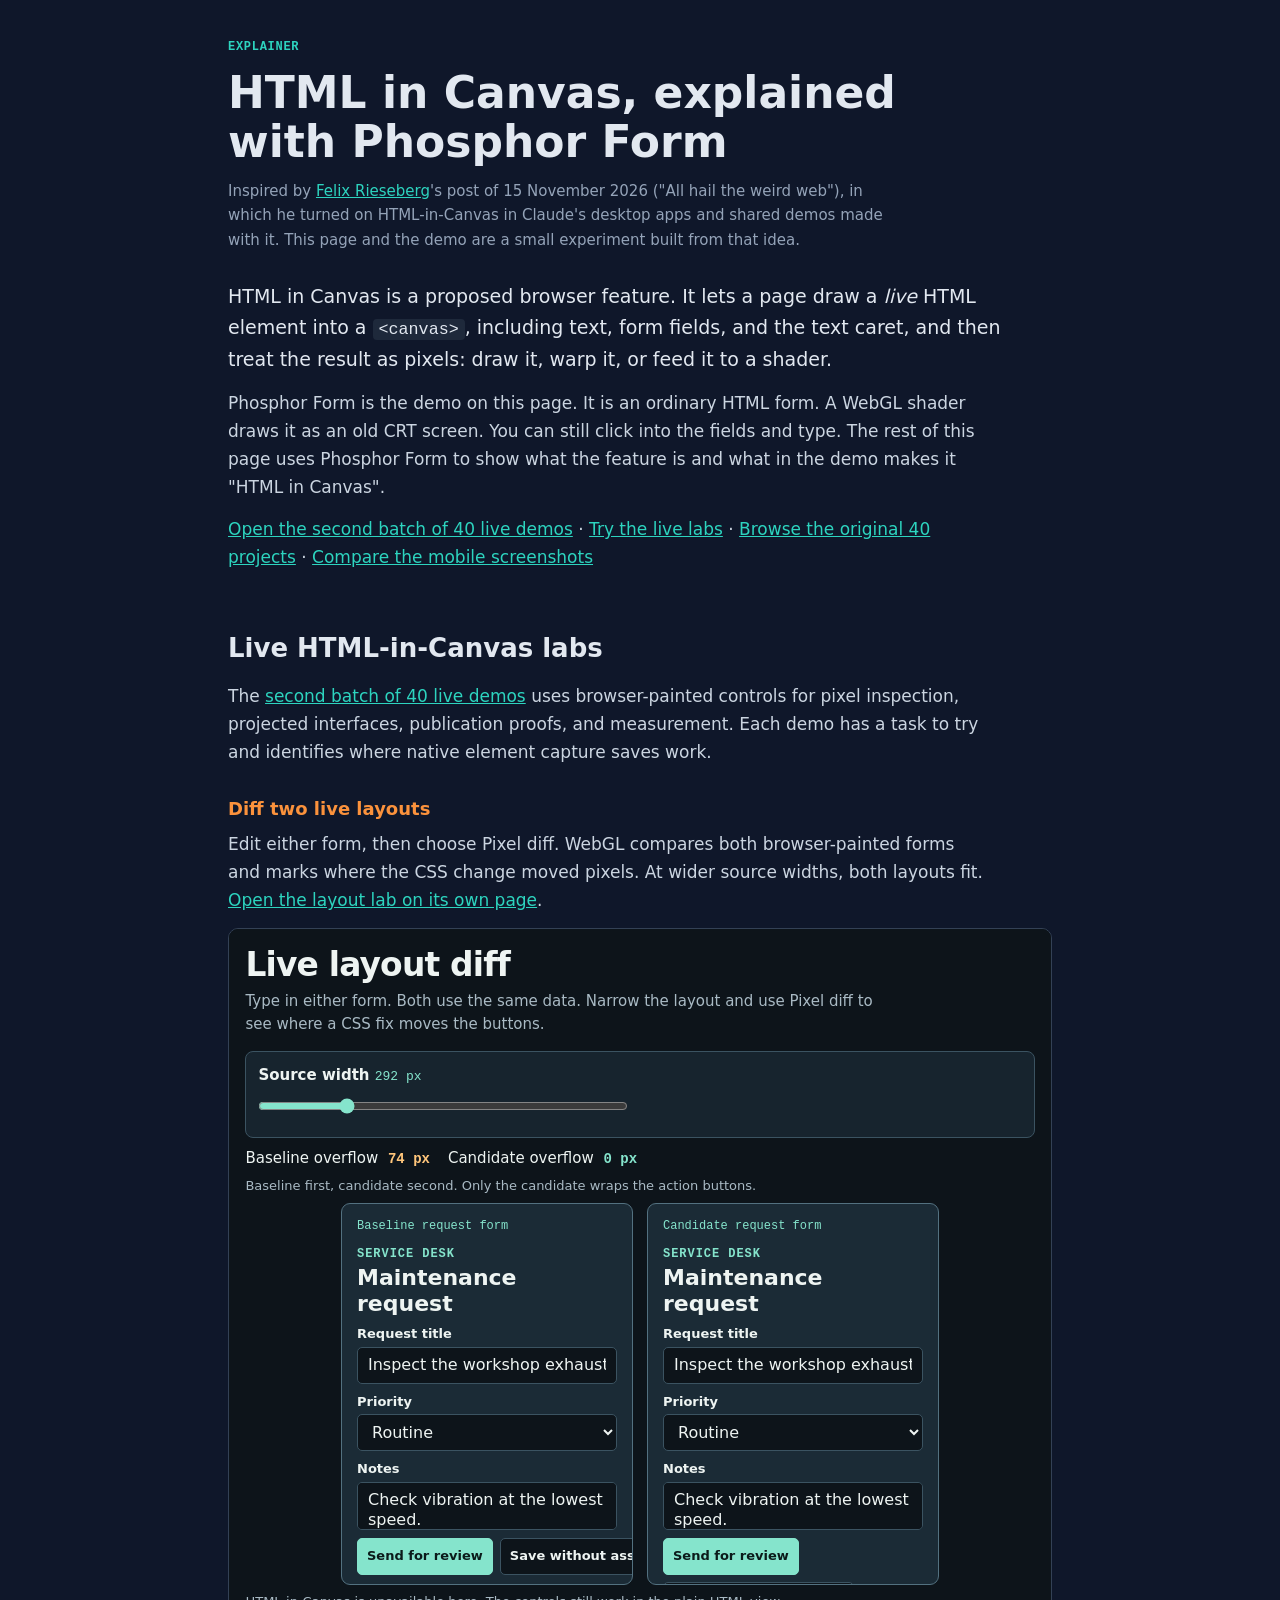
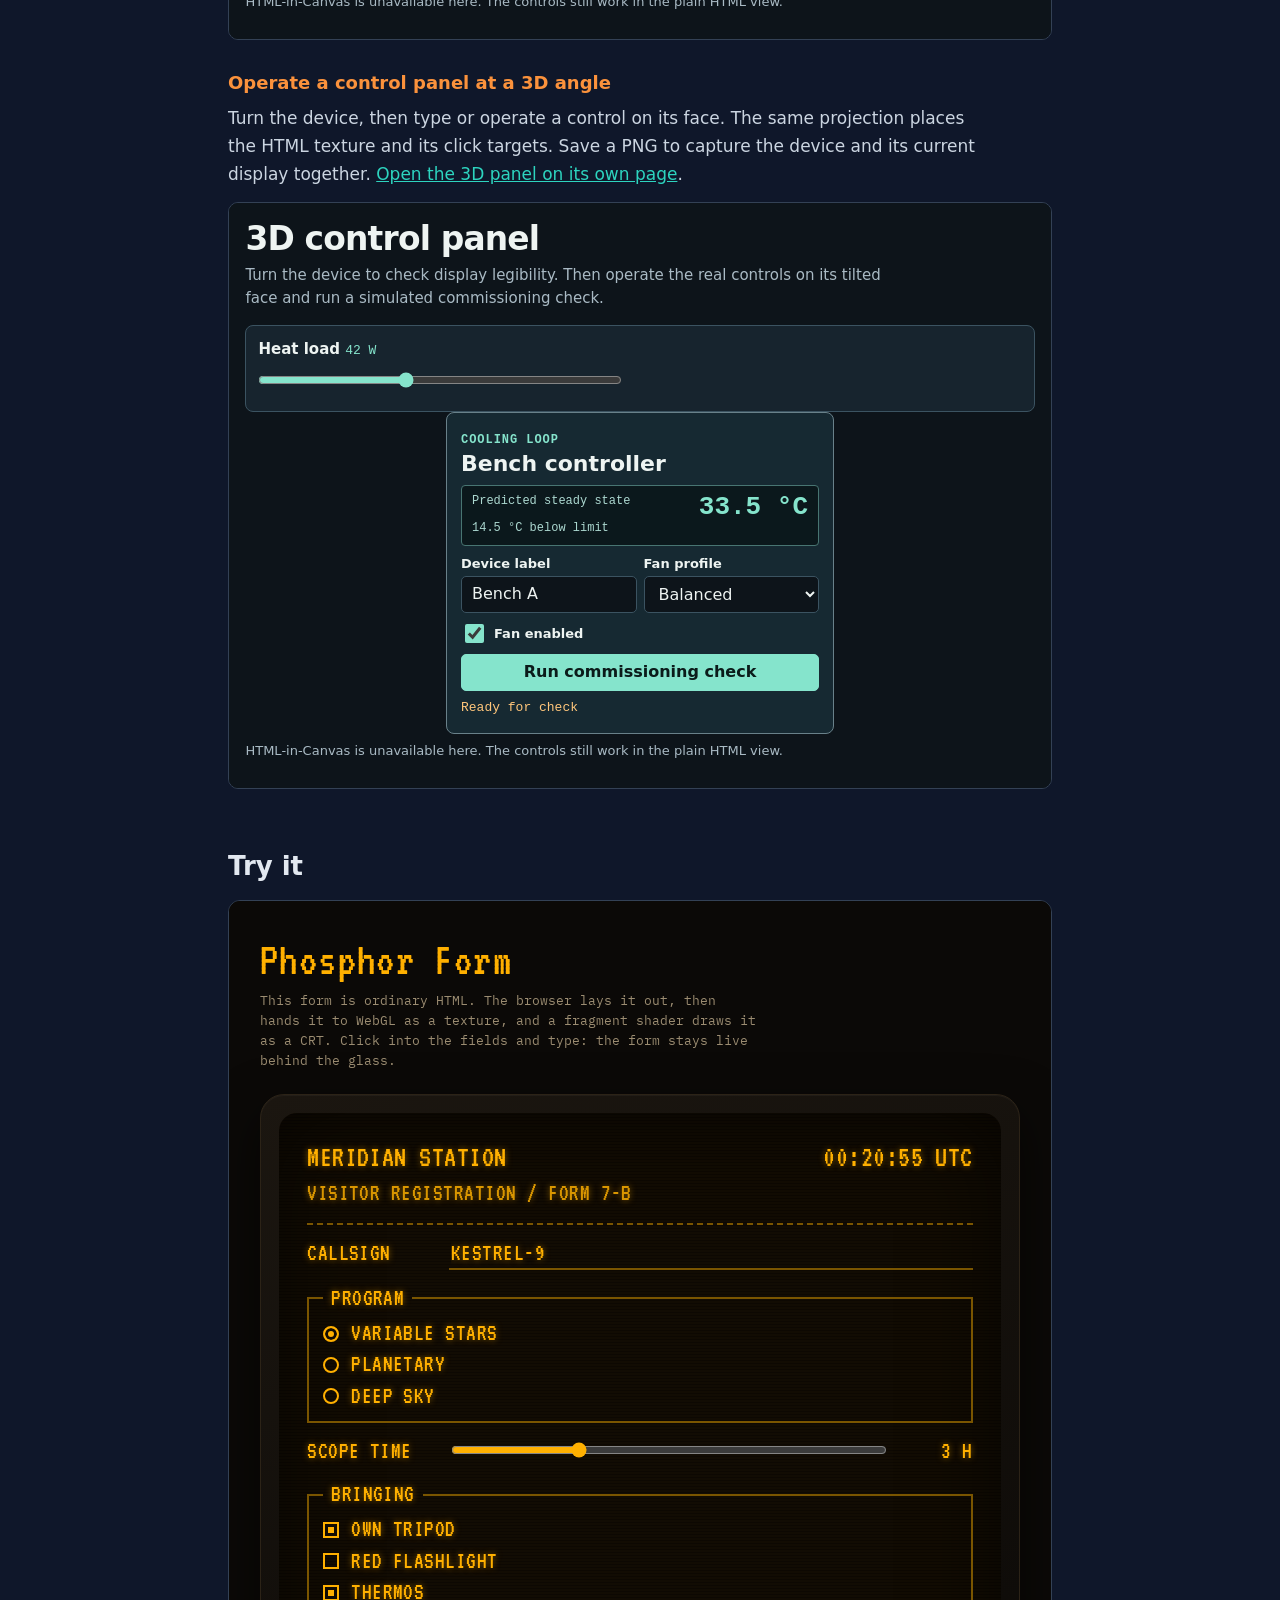
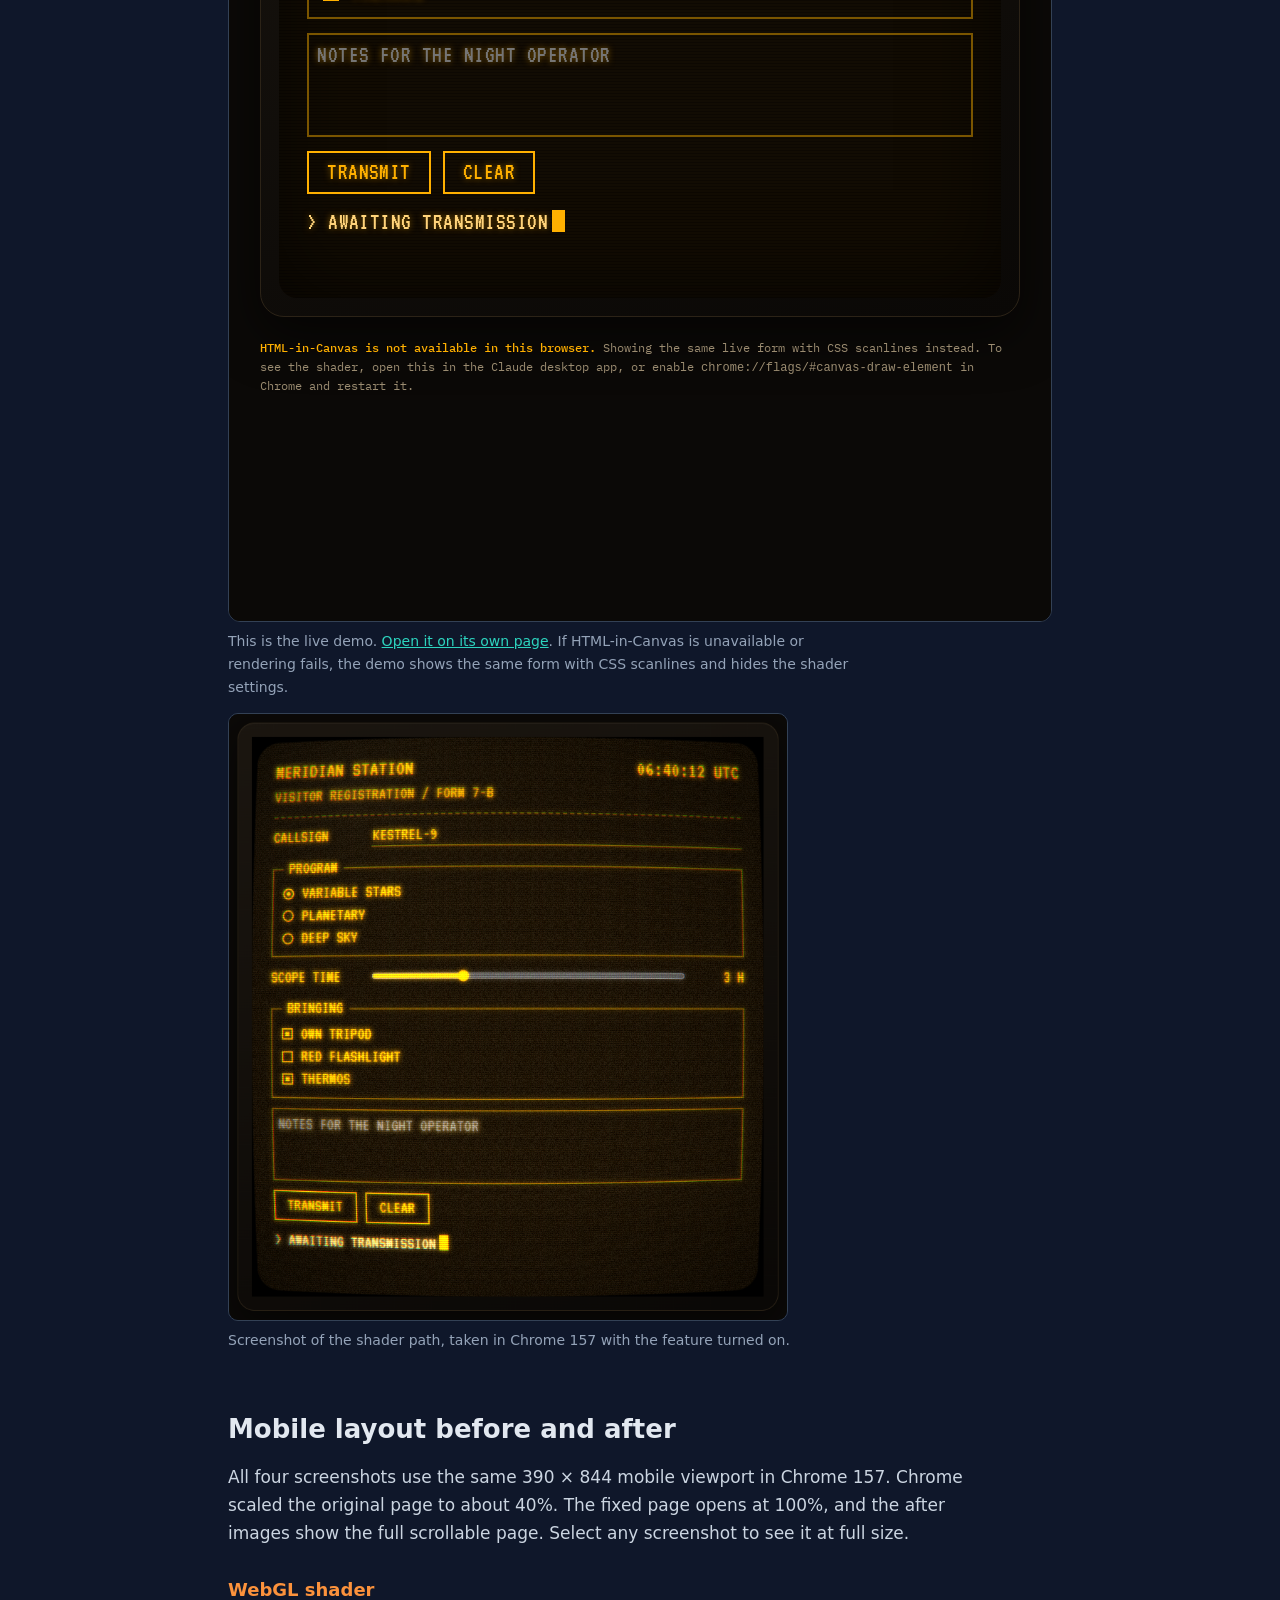
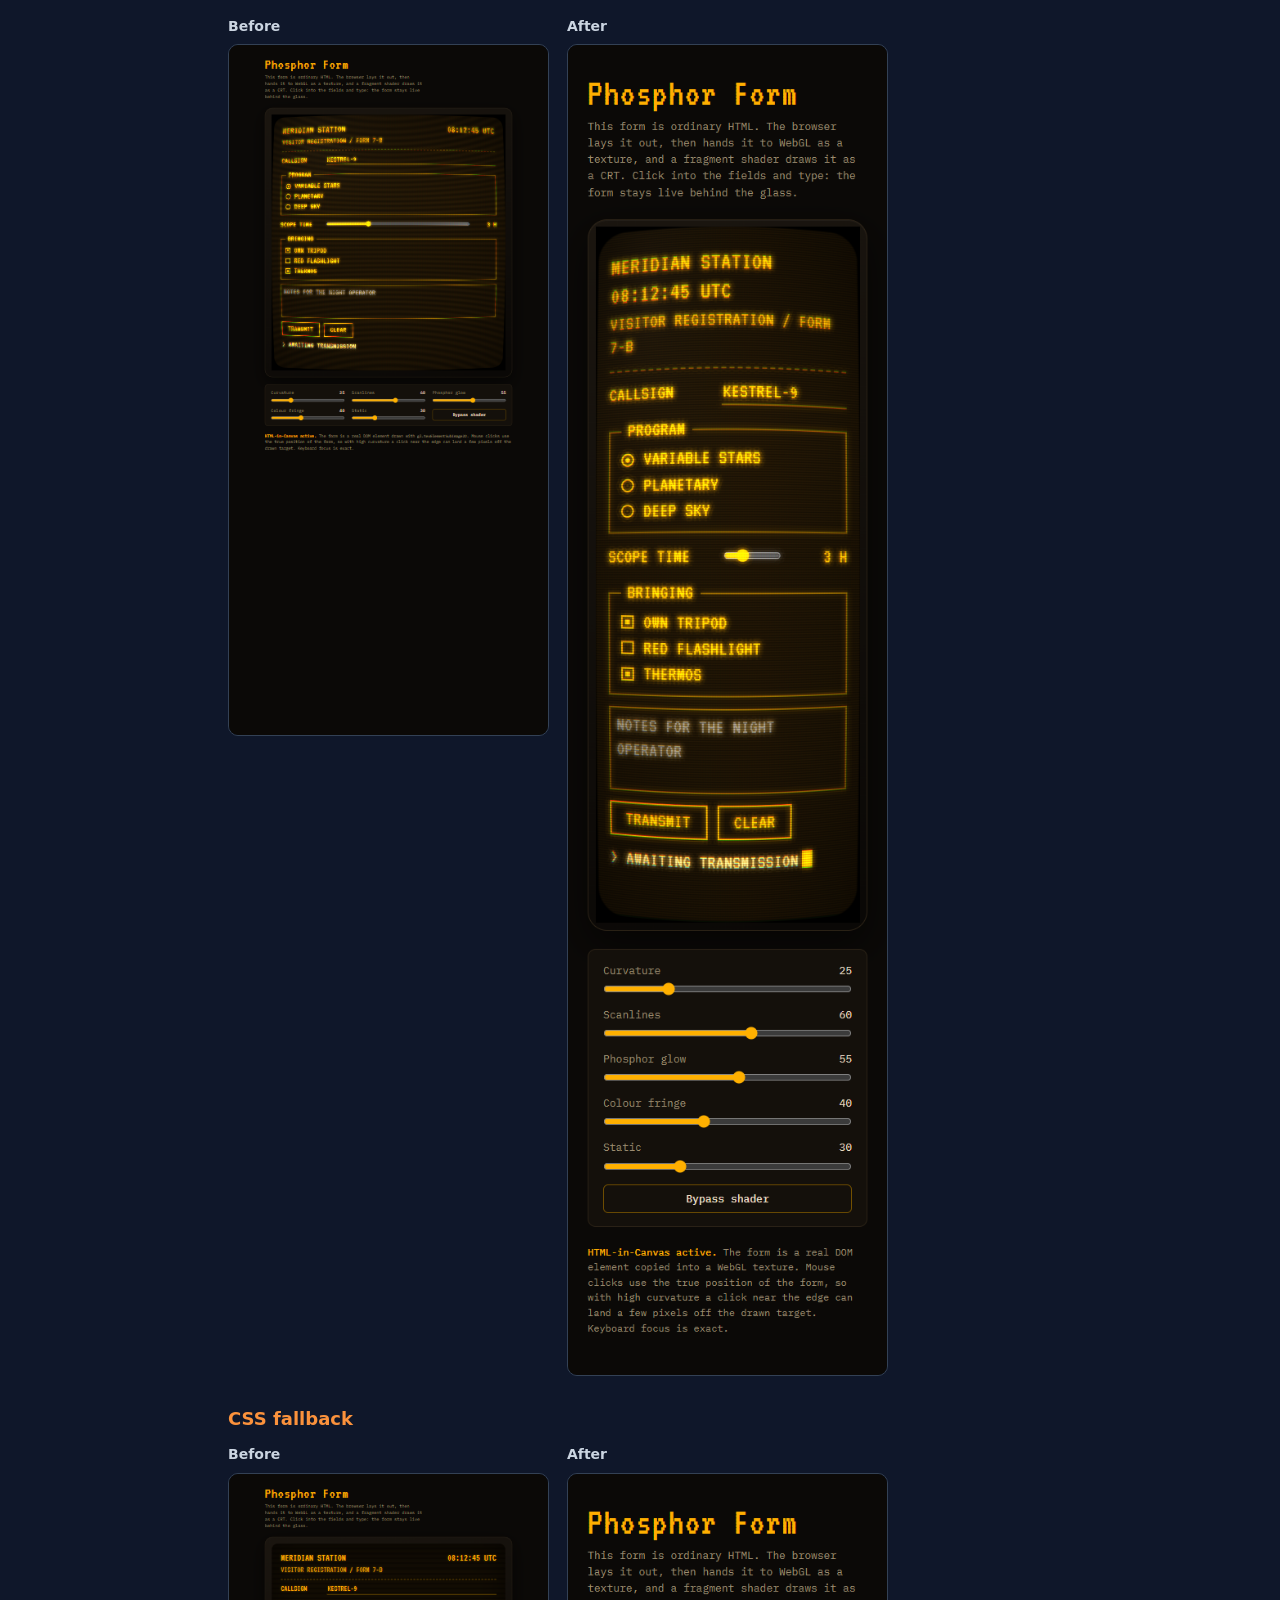
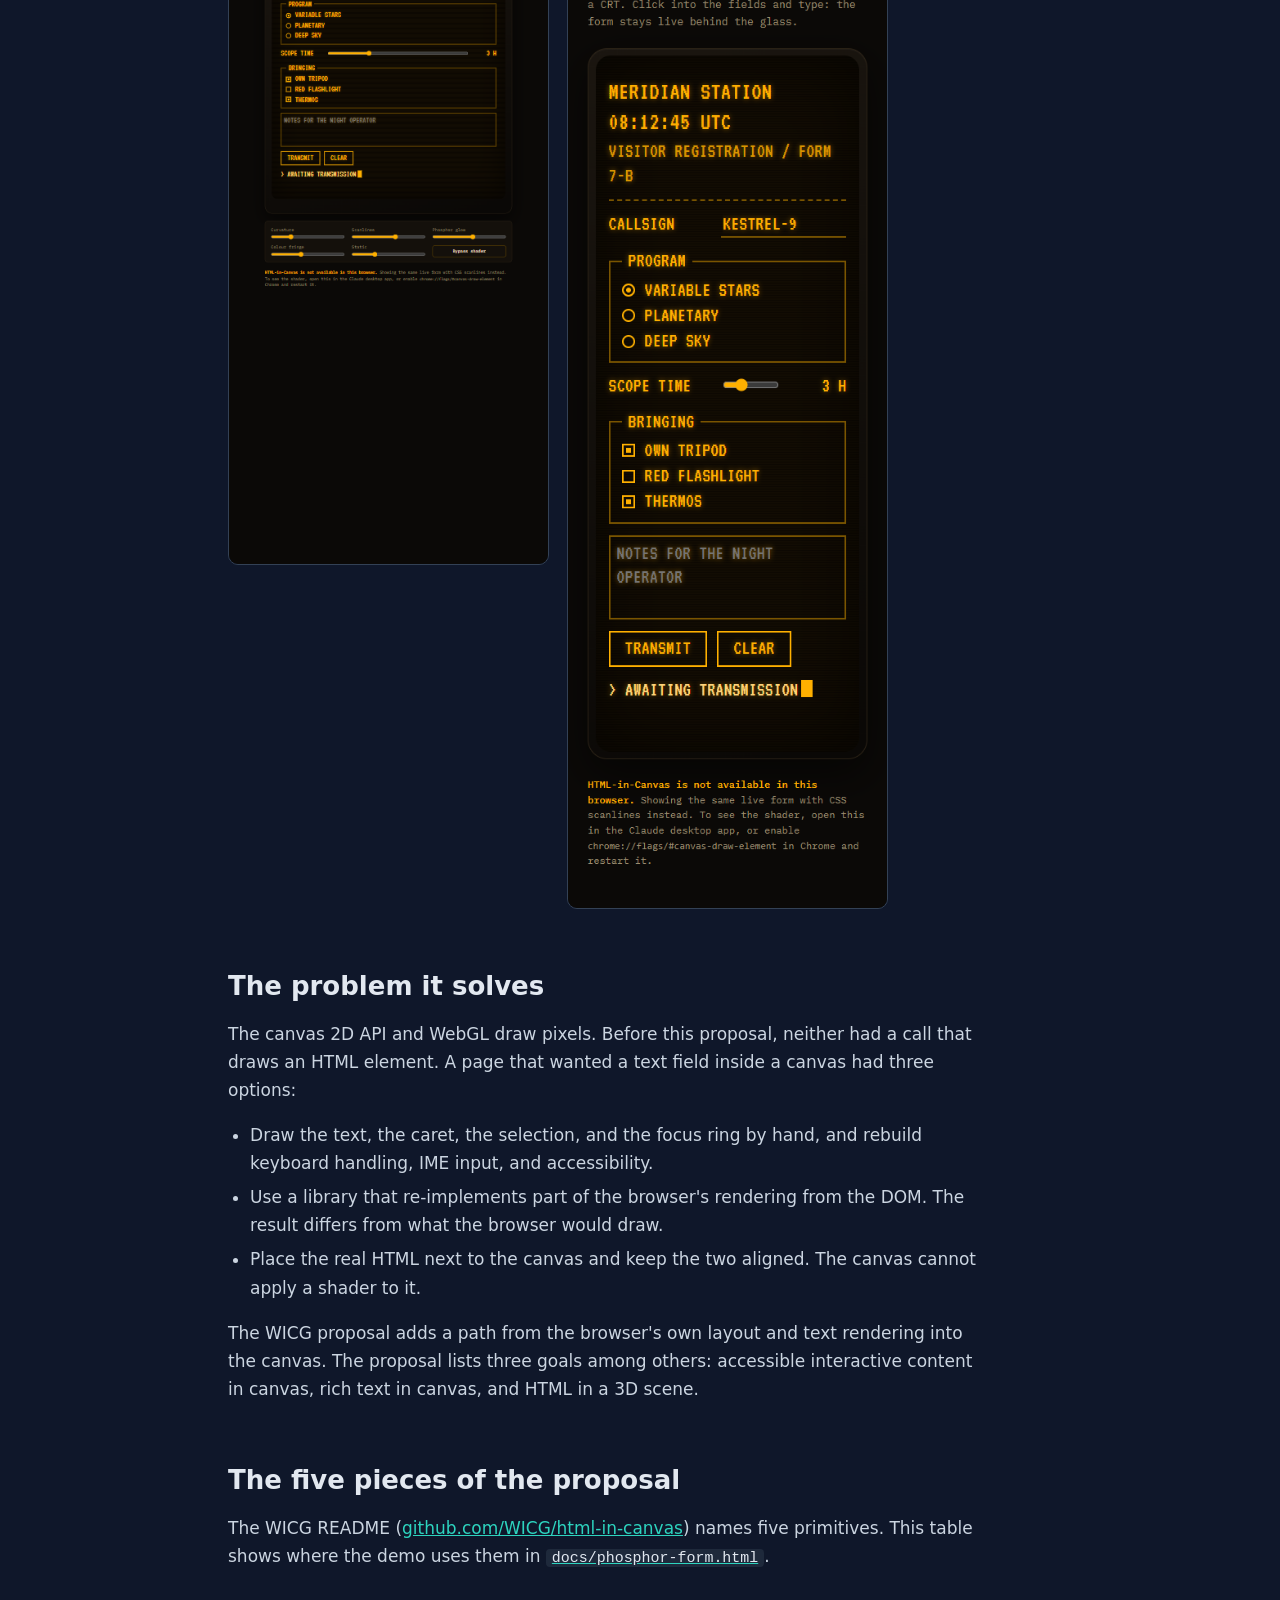
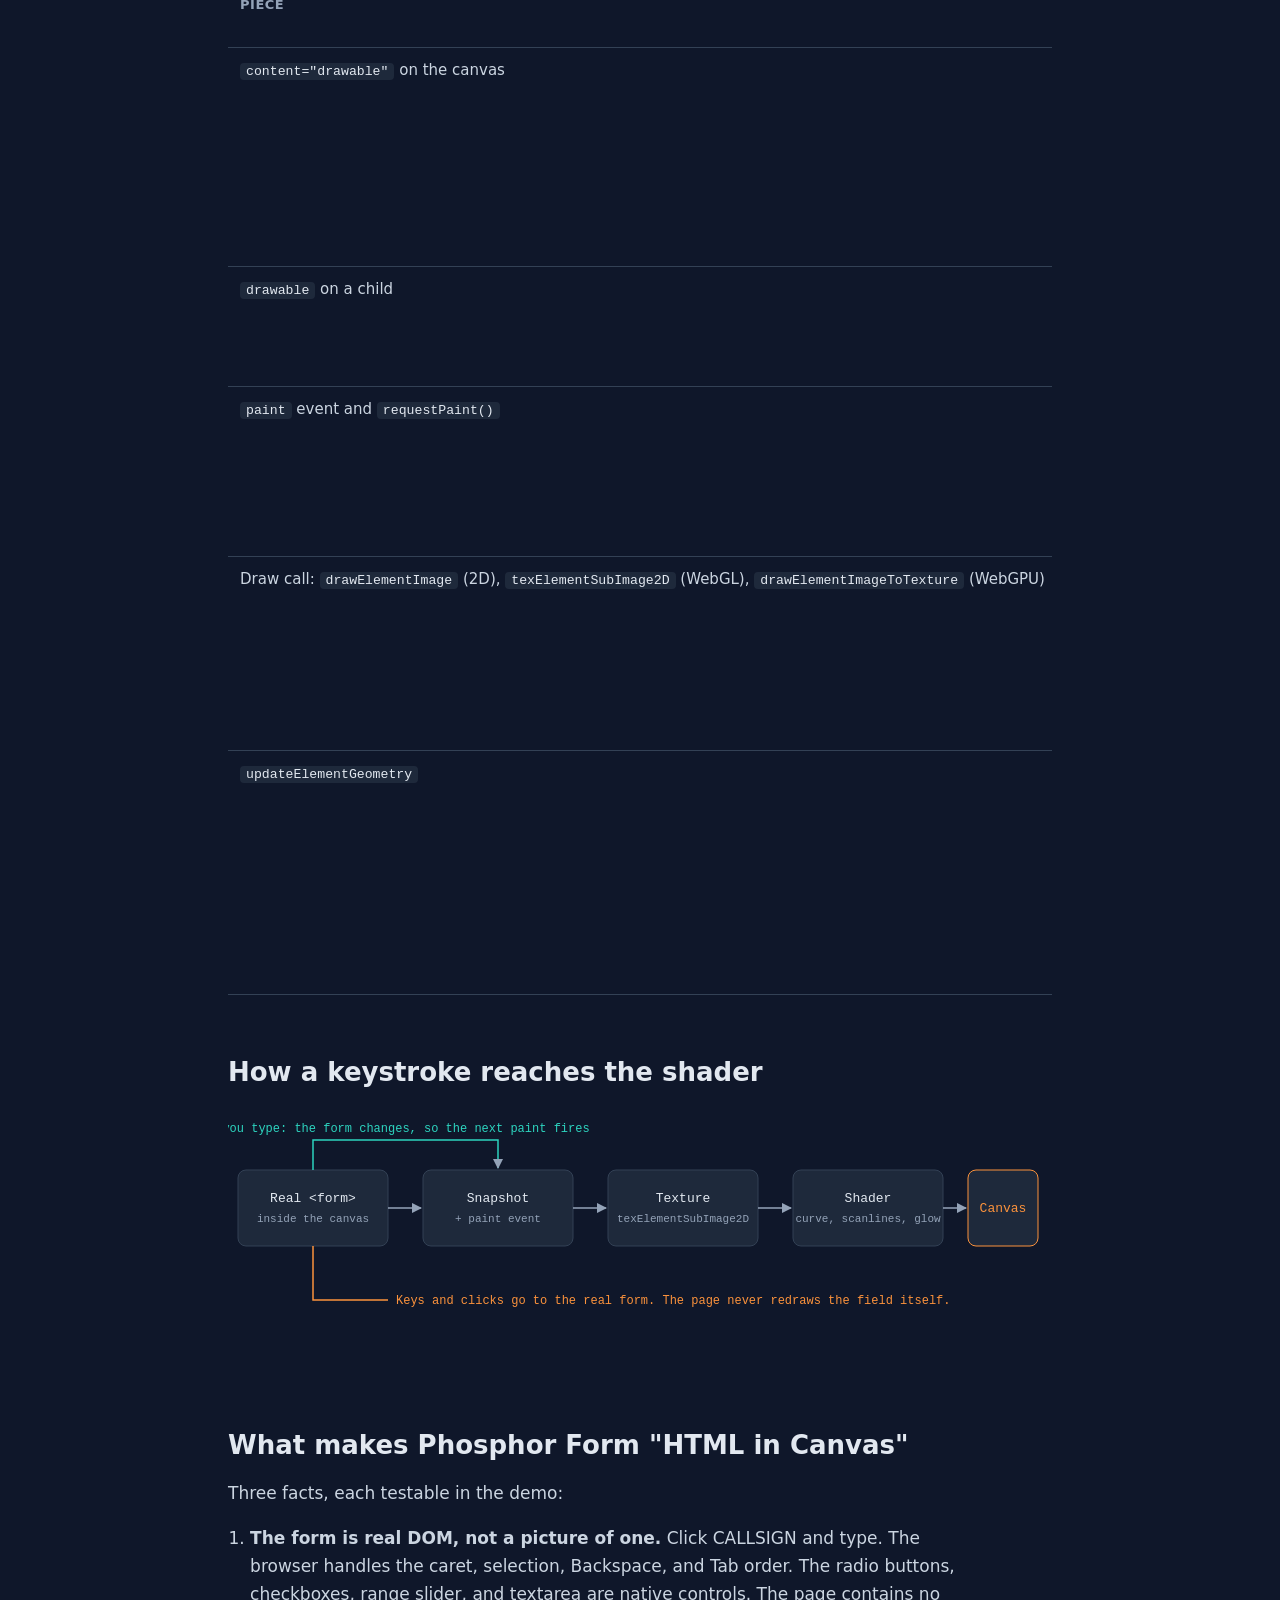
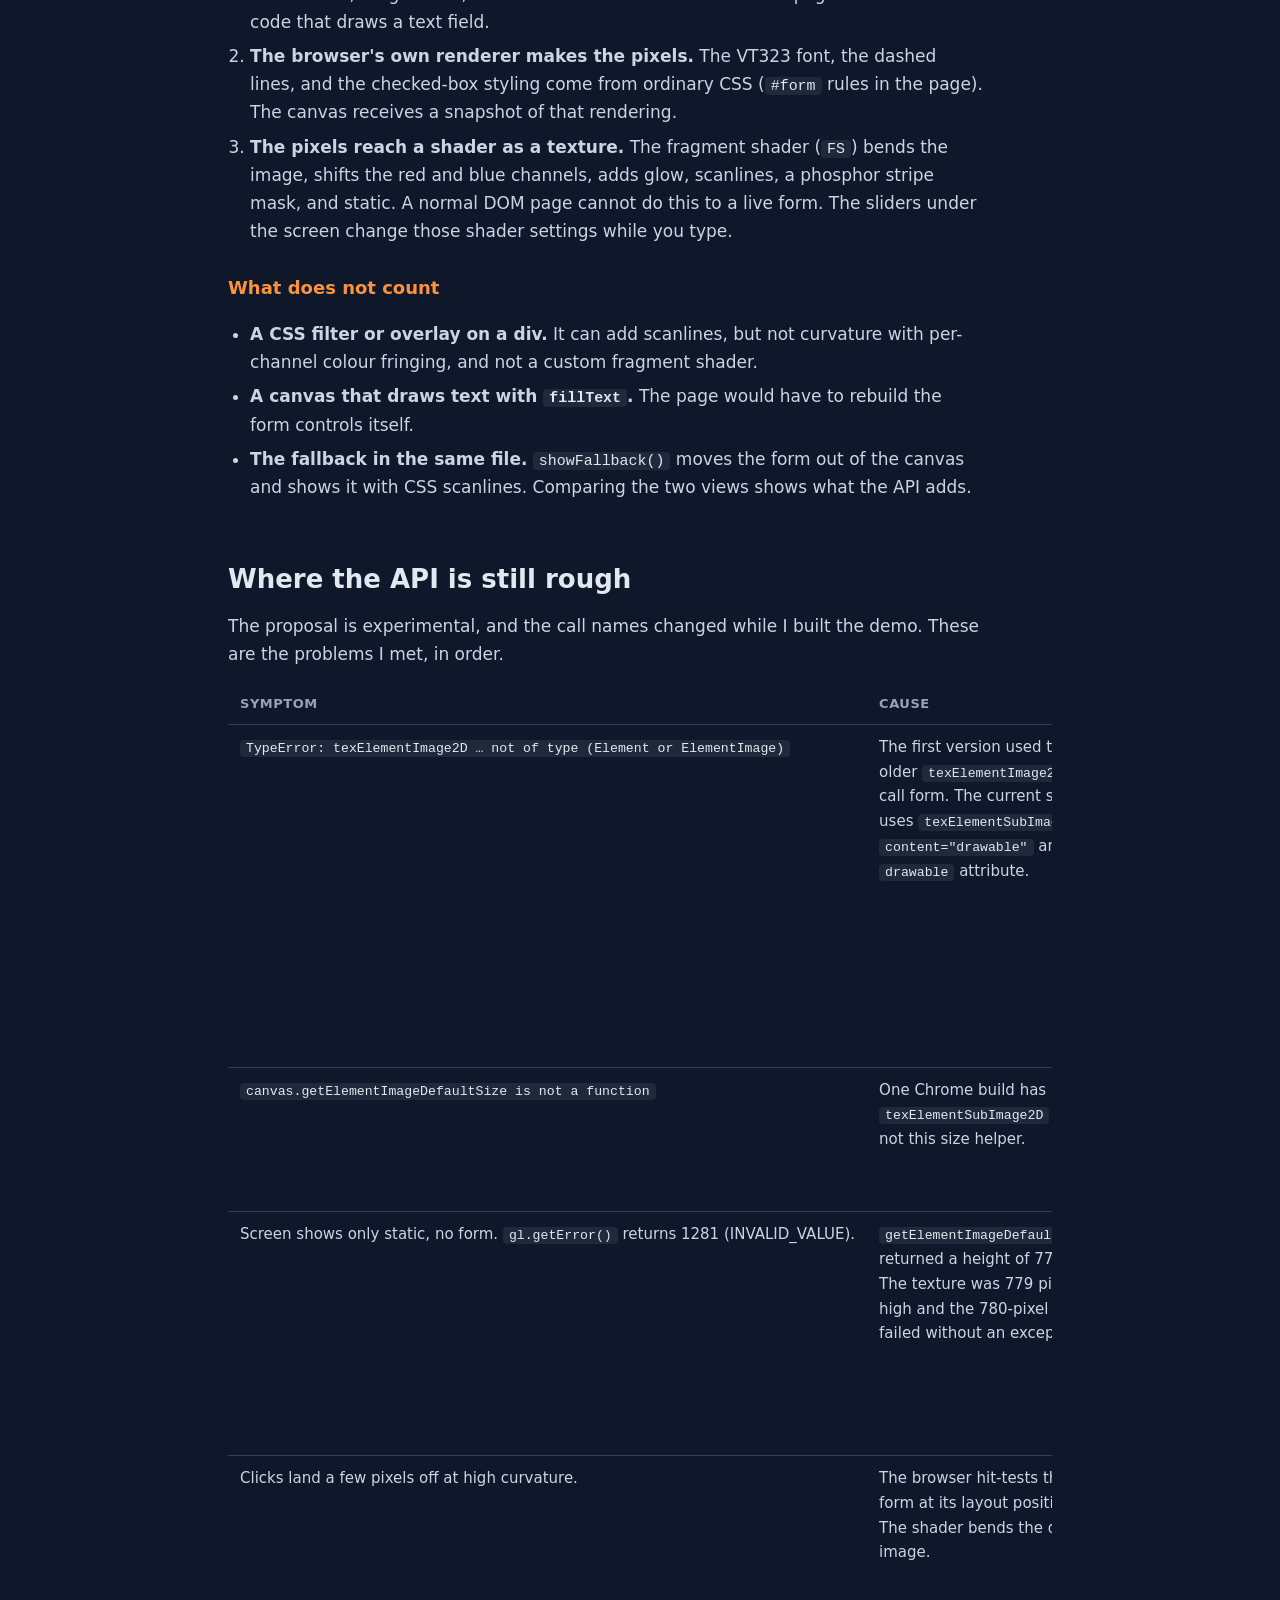
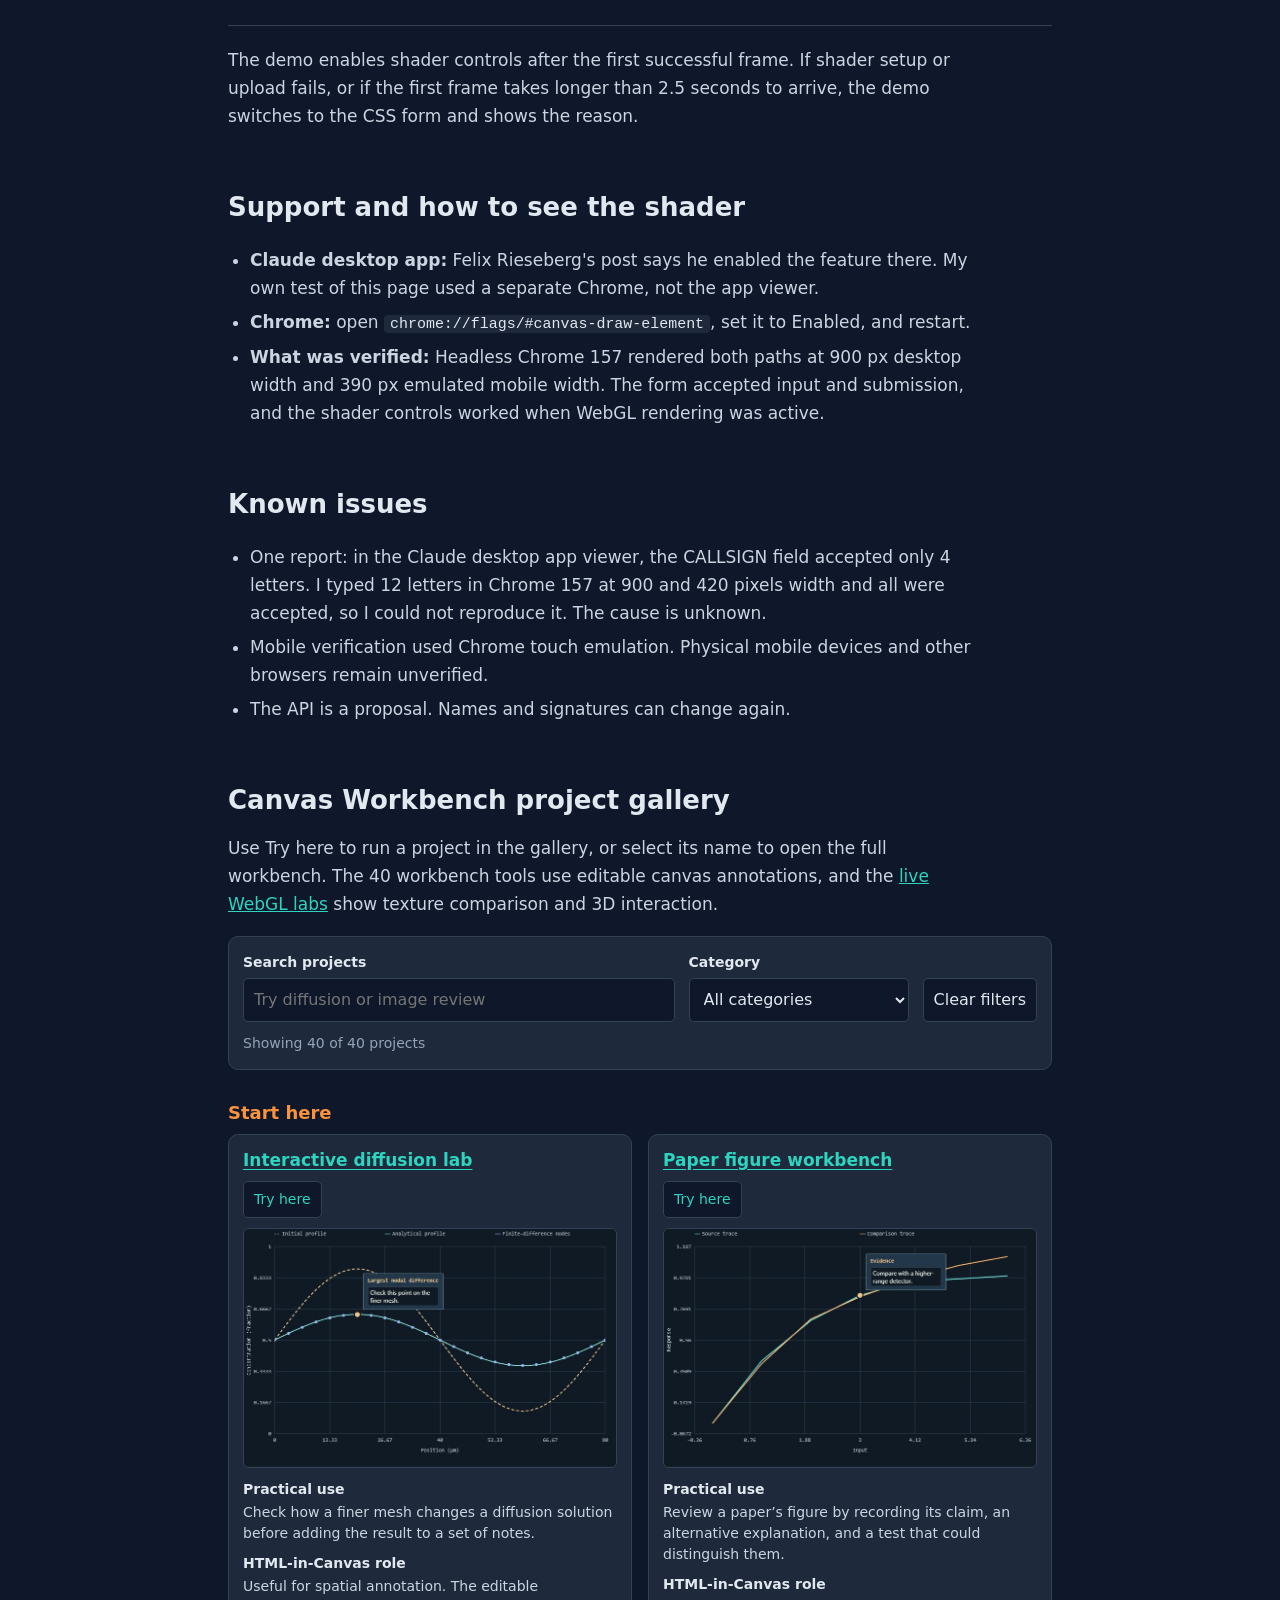
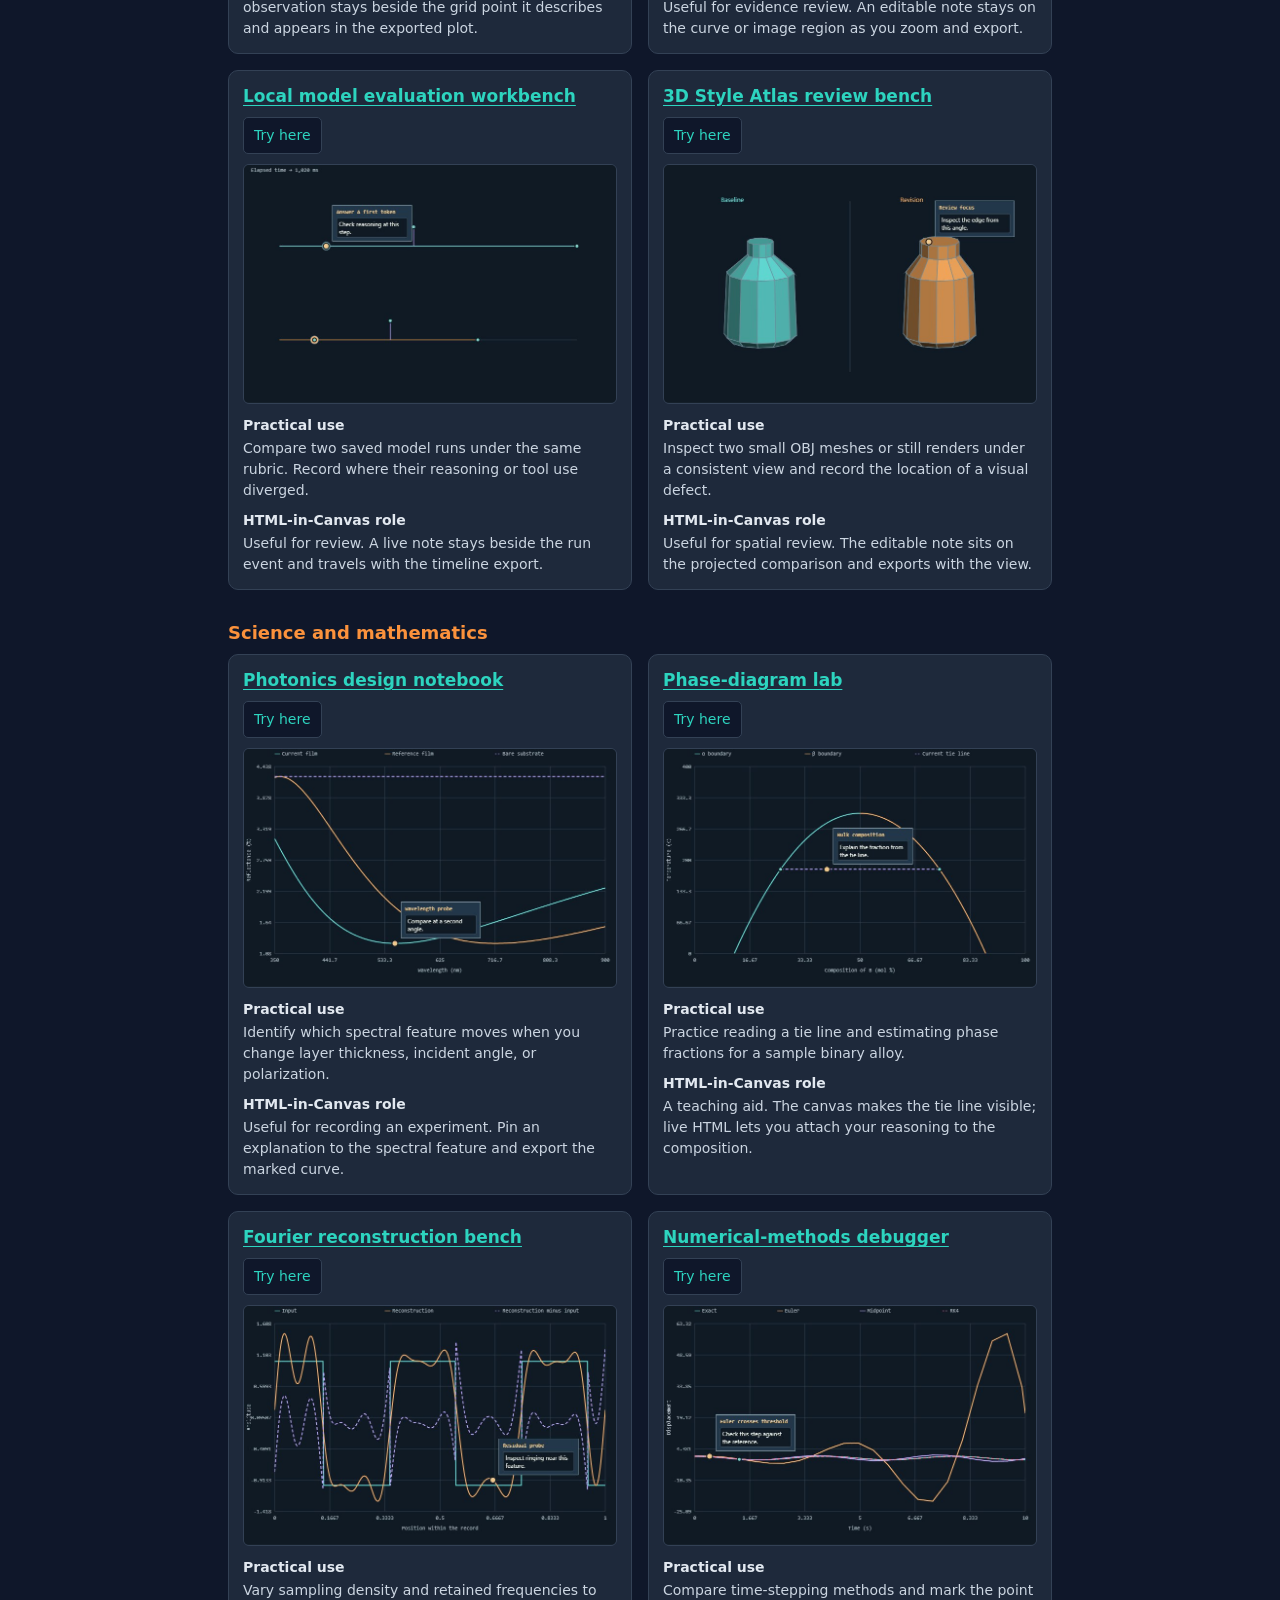
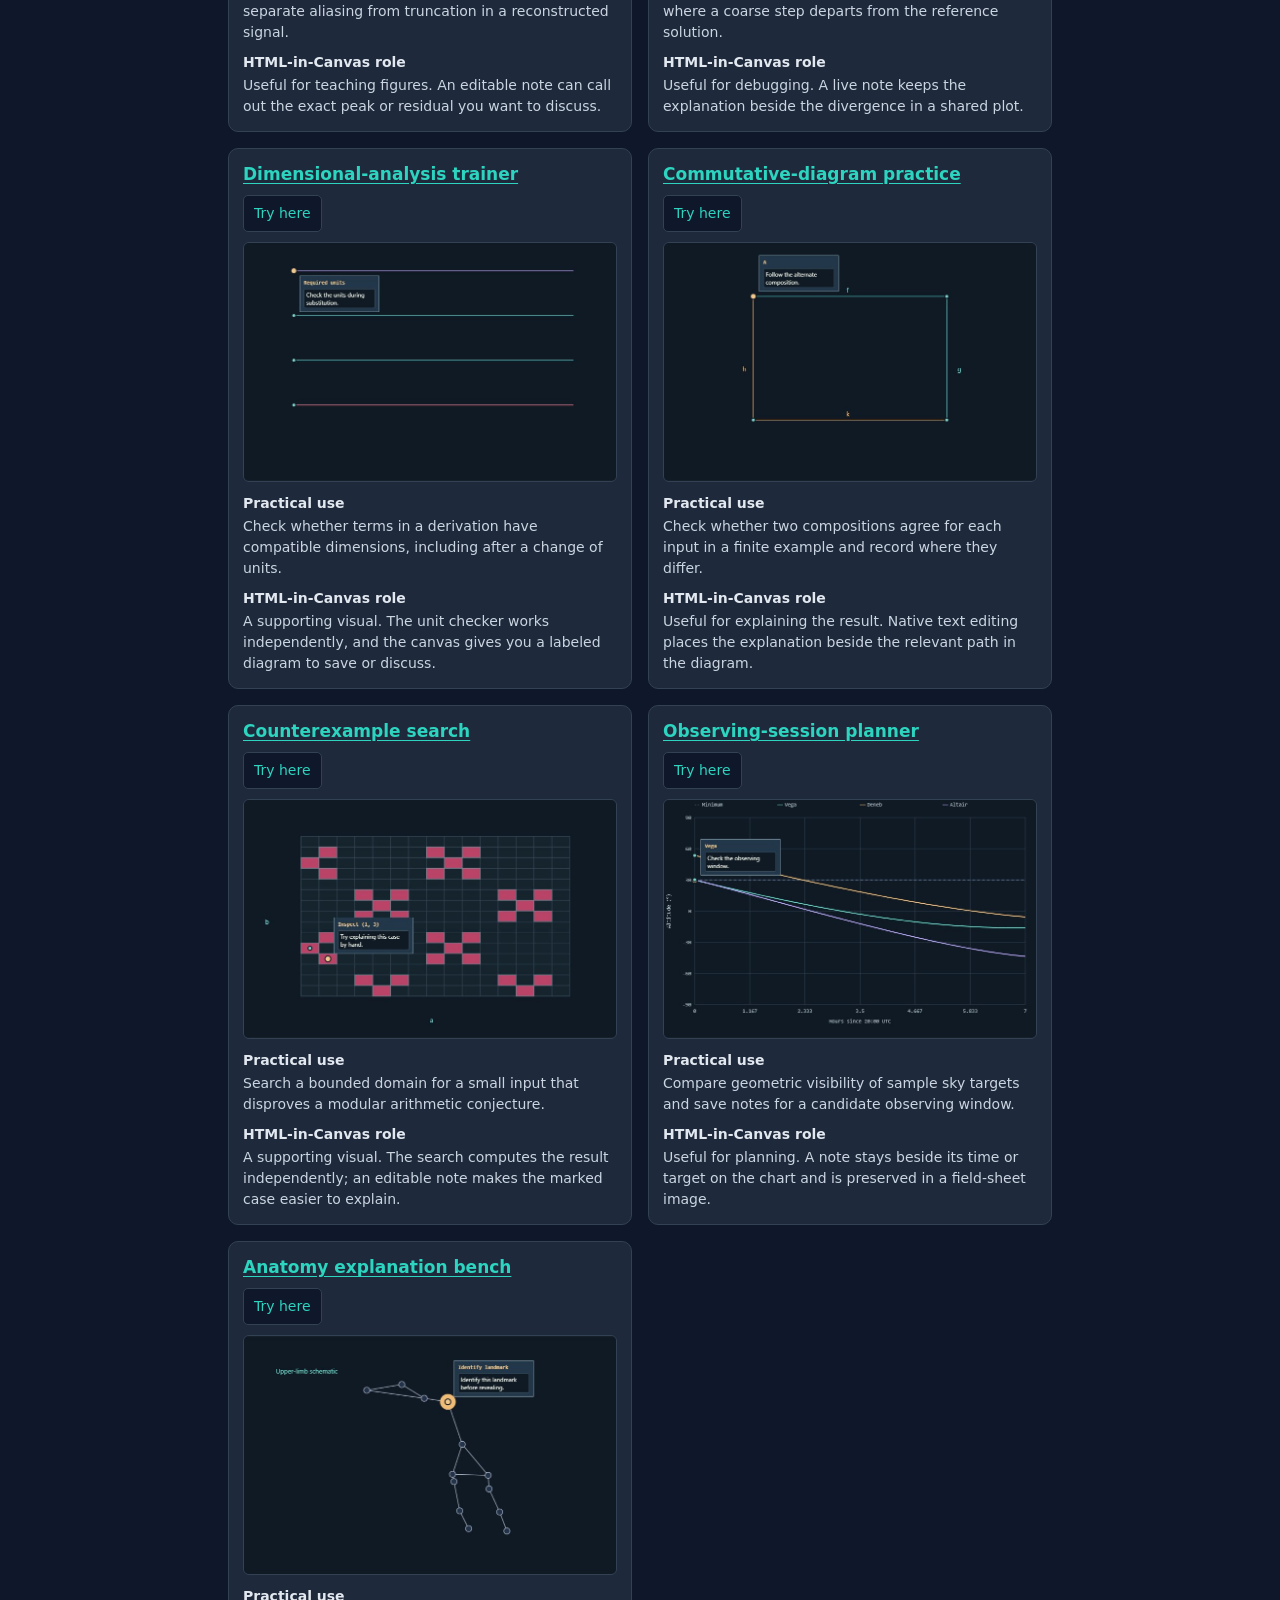
==== commit 0d1ee546: "Build second batch of 40 live HTML-in-Canvas demos" ====
--- a/docs/index.html
+++ b/docs/index.html
@@ -122,10 +122,11 @@
 
 <p class="lede">HTML in Canvas is a proposed browser feature. It lets a page draw a <em>live</em> HTML element into a <code>&lt;canvas&gt;</code>, including text, form fields, and the text caret, and then treat the result as pixels: draw it, warp it, or feed it to a shader.</p>
 <p>Phosphor Form is the demo on this page. It is an ordinary HTML form. A WebGL shader draws it as an old CRT screen. You can still click into the fields and type. The rest of this page uses Phosphor Form to show what the feature is and what in the demo makes it "HTML in Canvas".</p>
-<p><a href="#live-labs">Try the live labs</a> · <a href="#workbench-gallery">Browse 40 projects</a> · <a href="#mobile-comparison">Compare the mobile screenshots</a></p>
+<p><a href="live/batch-two/index.html">Open the second batch of 40 live demos</a> · <a href="#live-labs">Try the live labs</a> · <a href="#workbench-gallery">Browse the original 40 projects</a> · <a href="#mobile-comparison">Compare the mobile screenshots</a></p>
 
 <section aria-labelledby="live-labs">
   <h2 id="live-labs">Live HTML-in-Canvas labs</h2>
+  <p>The <a href="live/batch-two/index.html">second batch of 40 live demos</a> uses browser-painted controls for pixel inspection, projected interfaces, publication proofs, and measurement. Each demo has a task to try and identifies where native element capture saves work.</p>
   <h3>Diff two live layouts</h3>
   <p>Edit either form, then choose Pixel diff. WebGL compares both browser-painted forms and marks where the CSS change moved pixels. At wider source widths, both layouts fit. <a href="live/layout.html">Open the layout lab on its own page</a>.</p>
   <iframe class="live-frame" src="live/layout.html" title="Live layout diff lab" loading="lazy"></iframe>
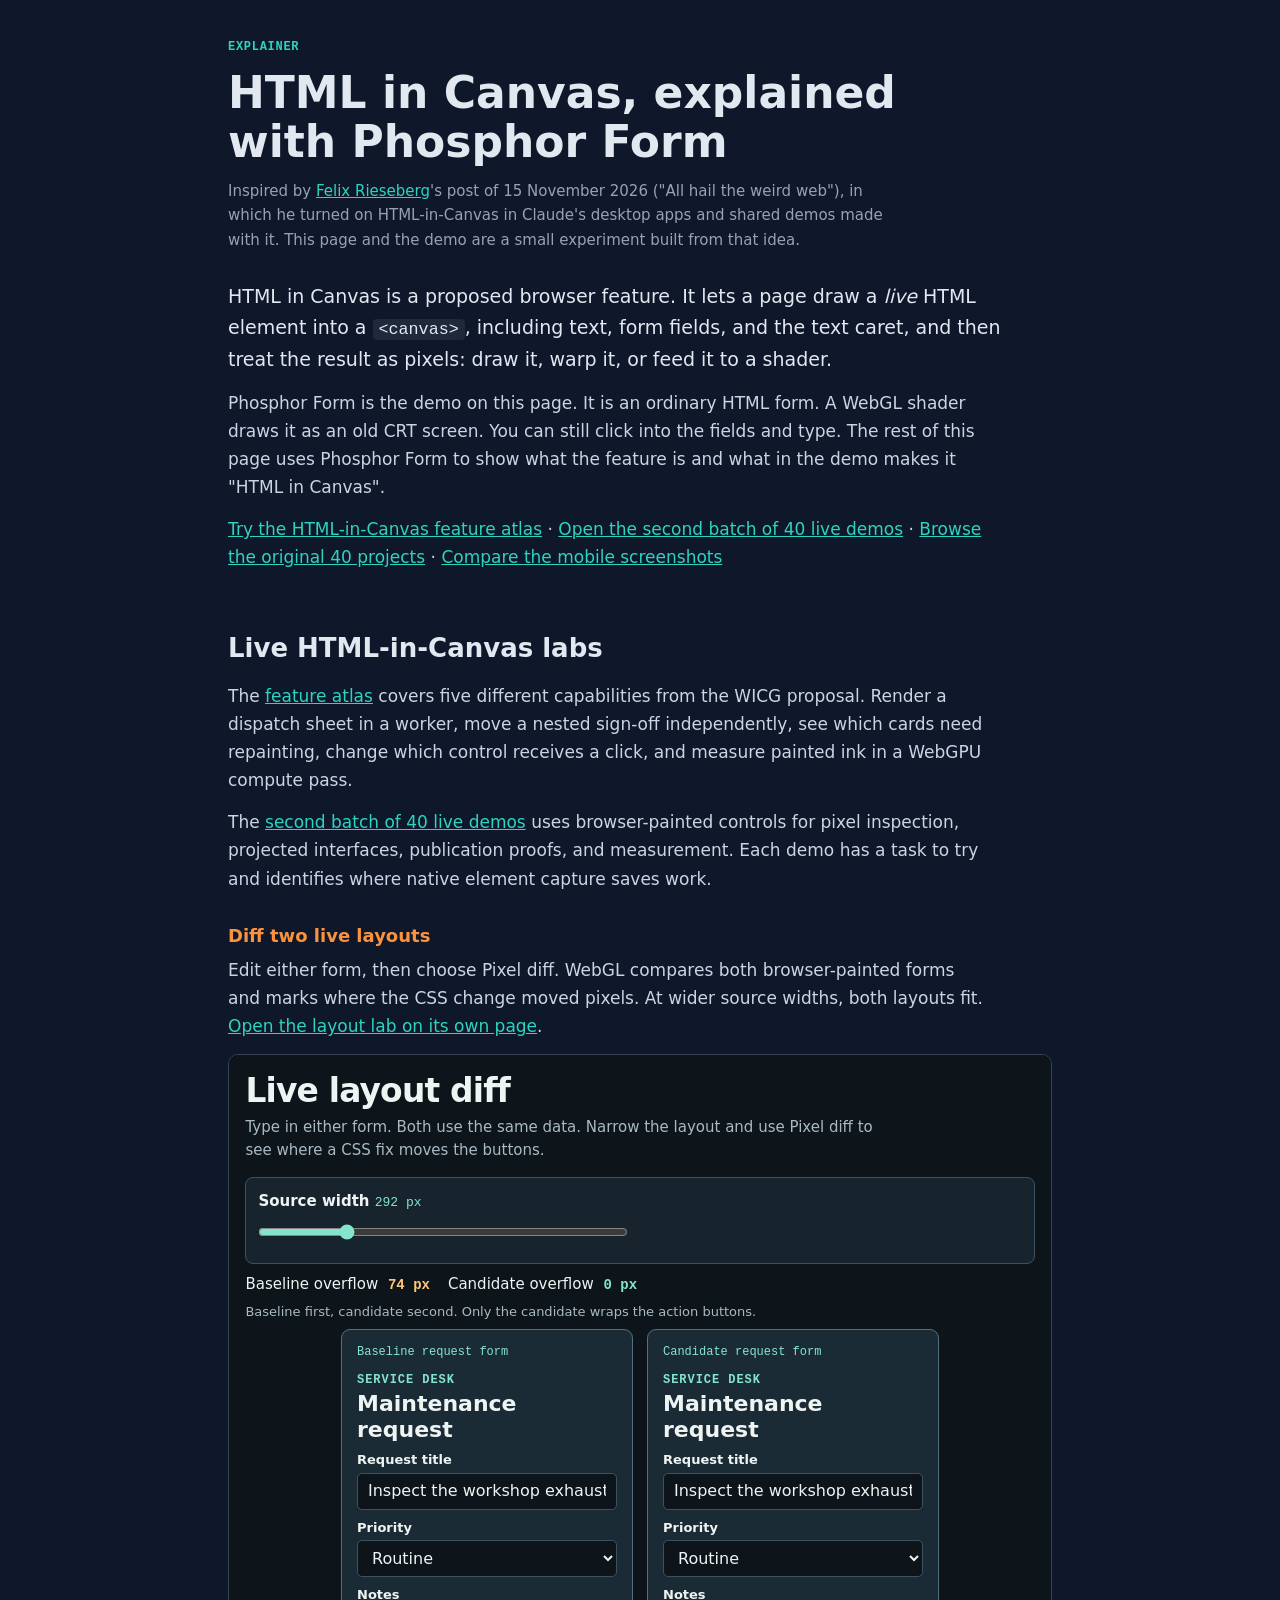
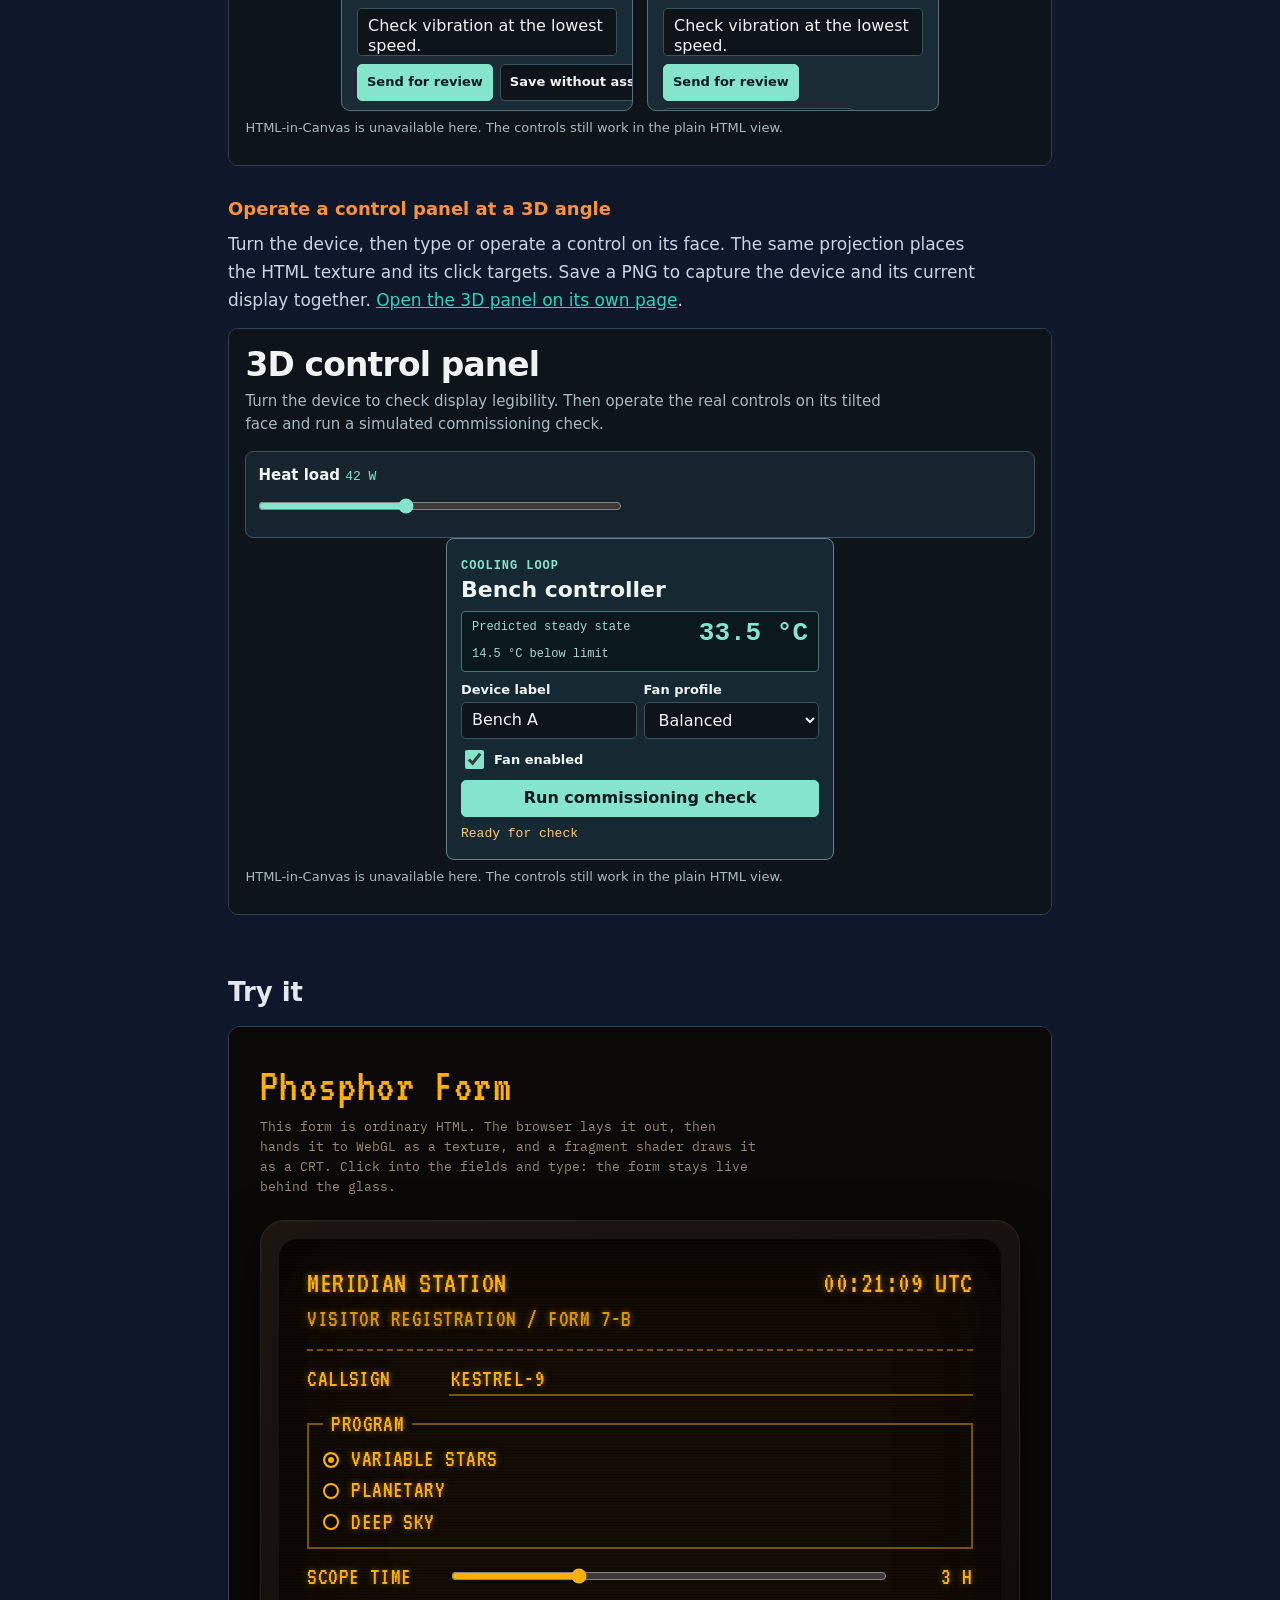
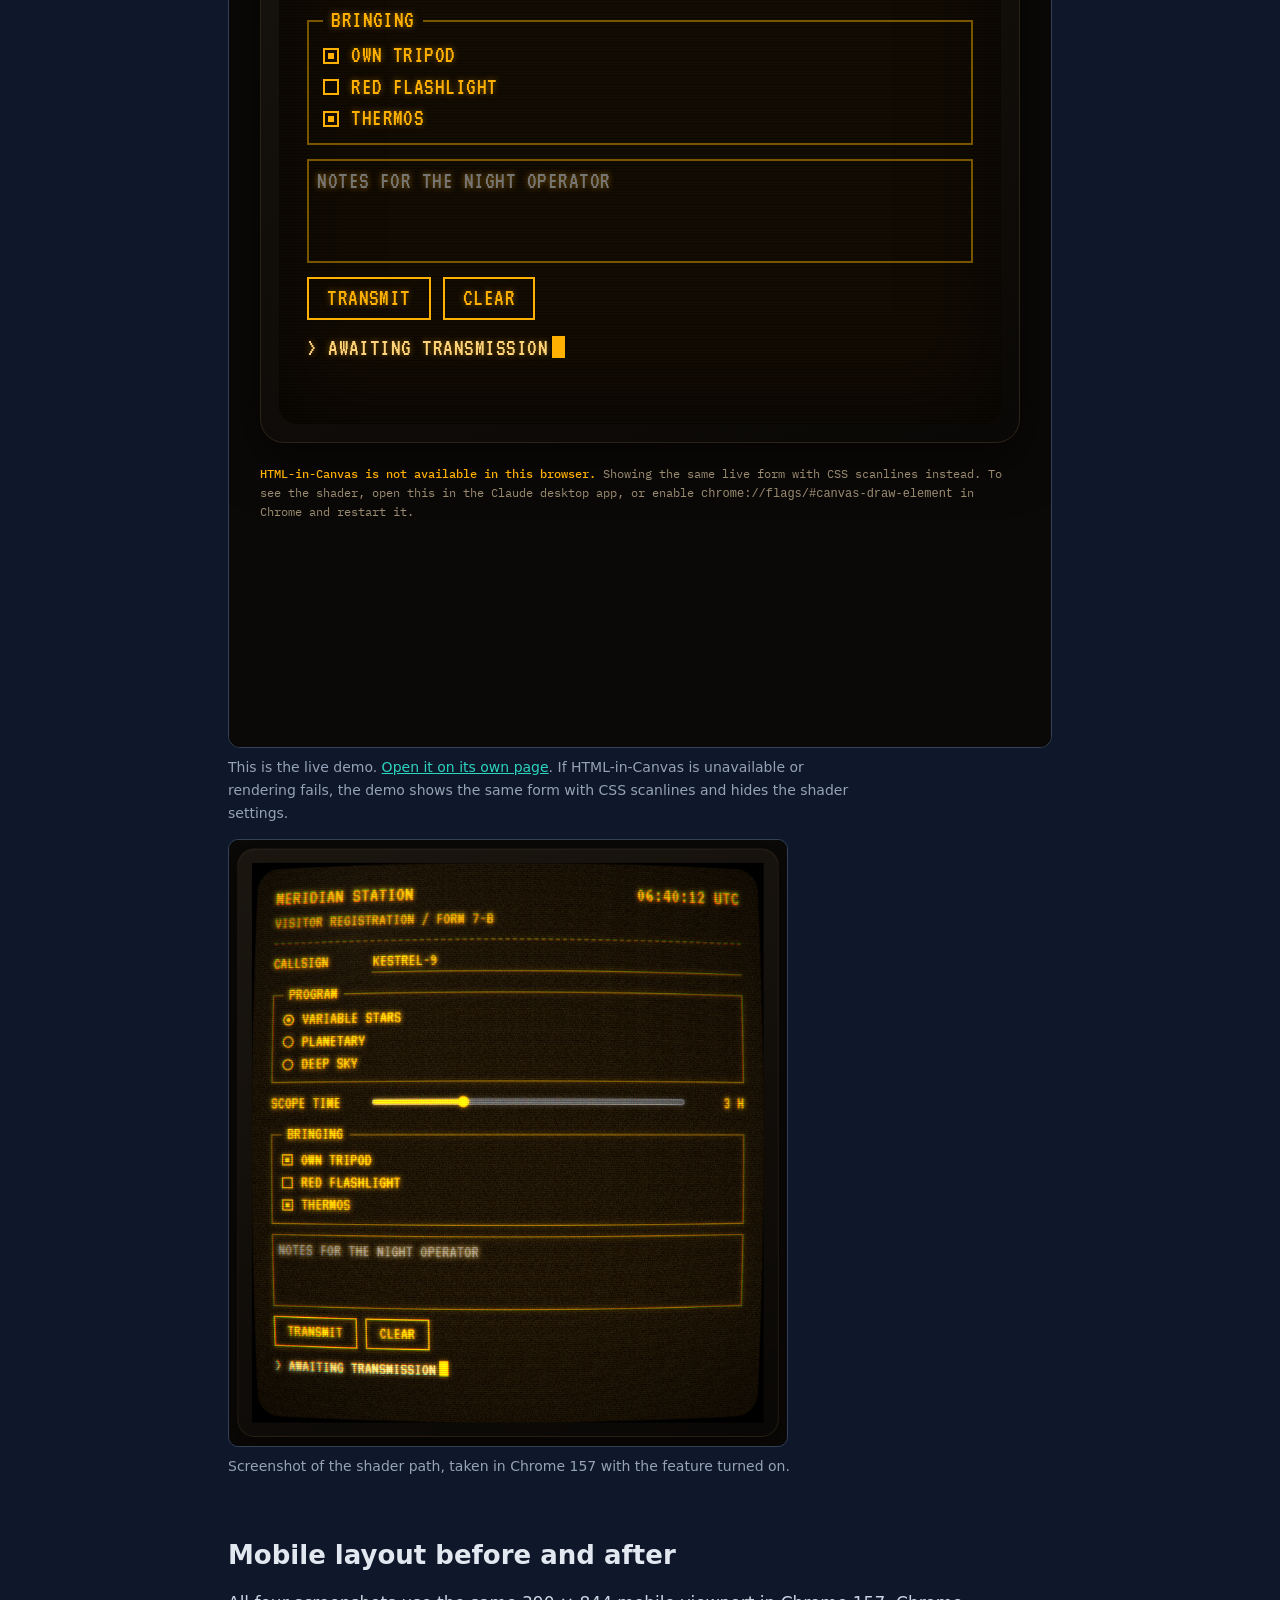
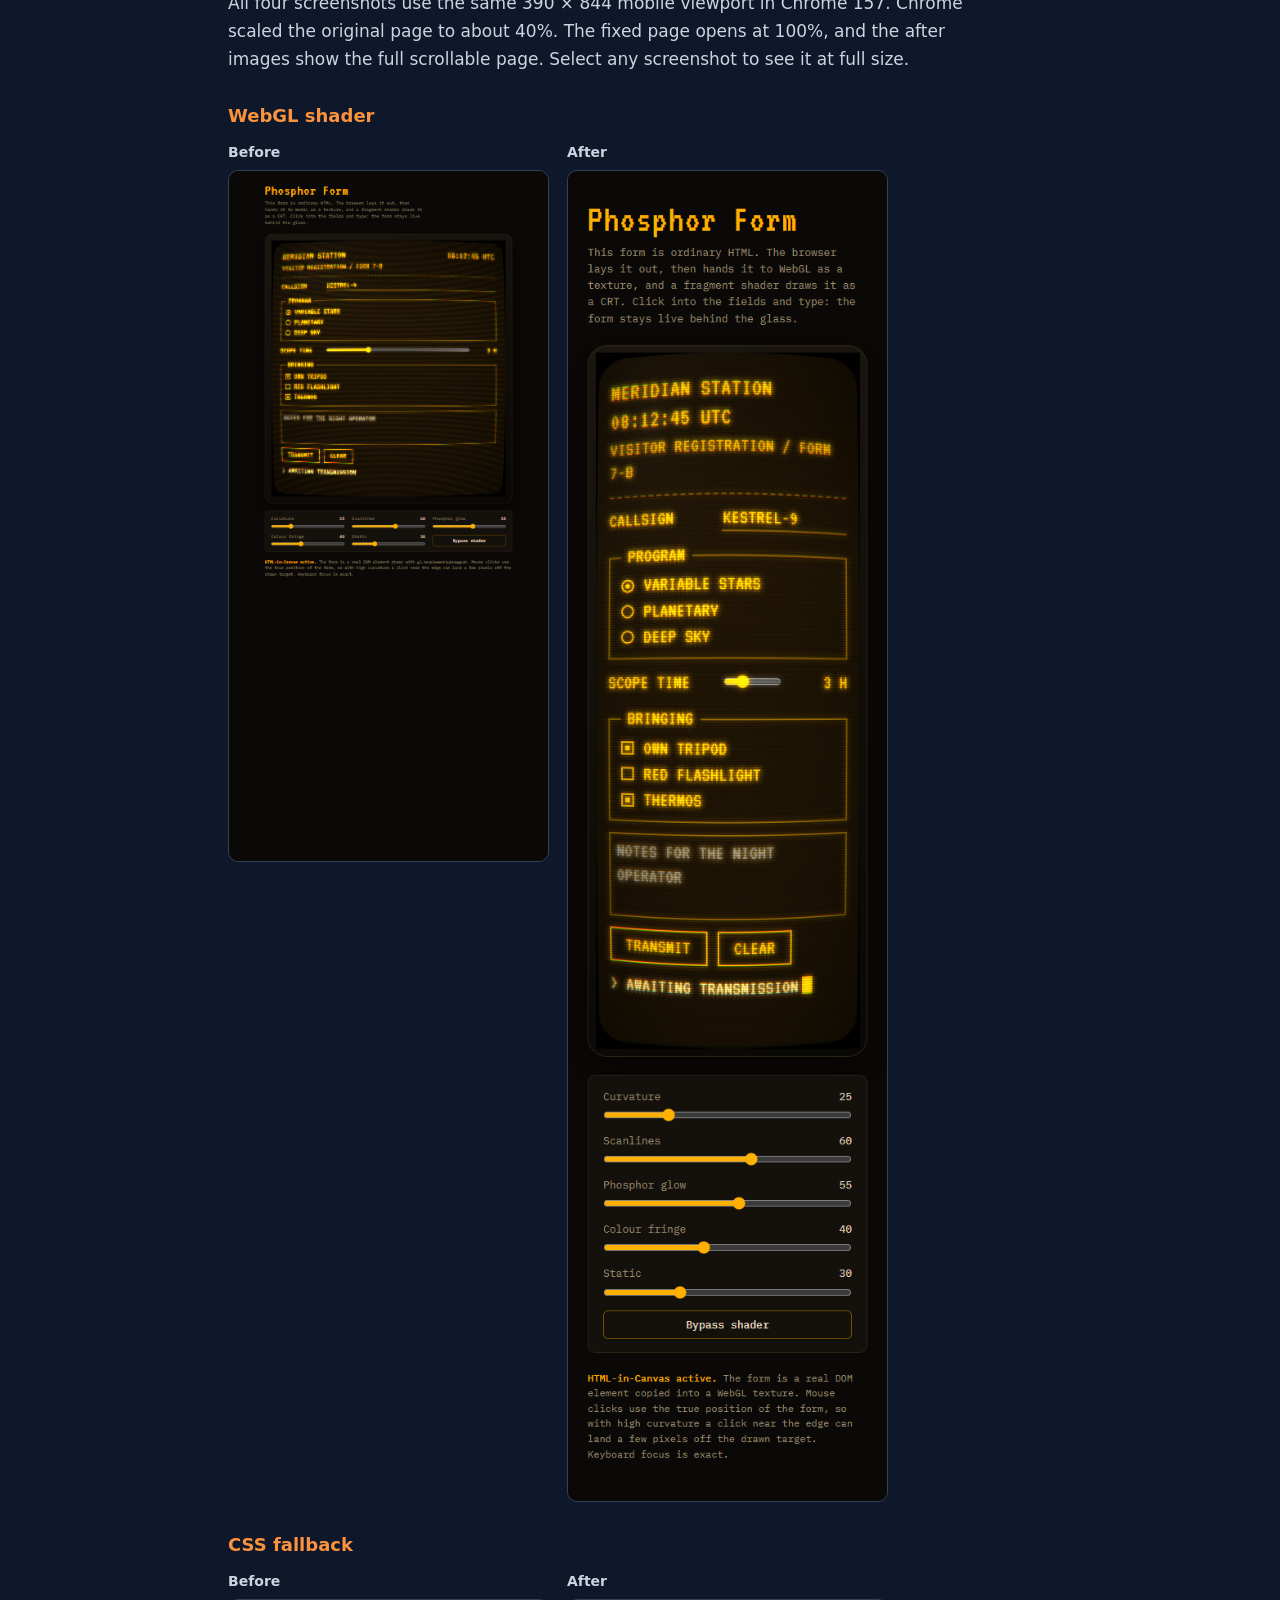
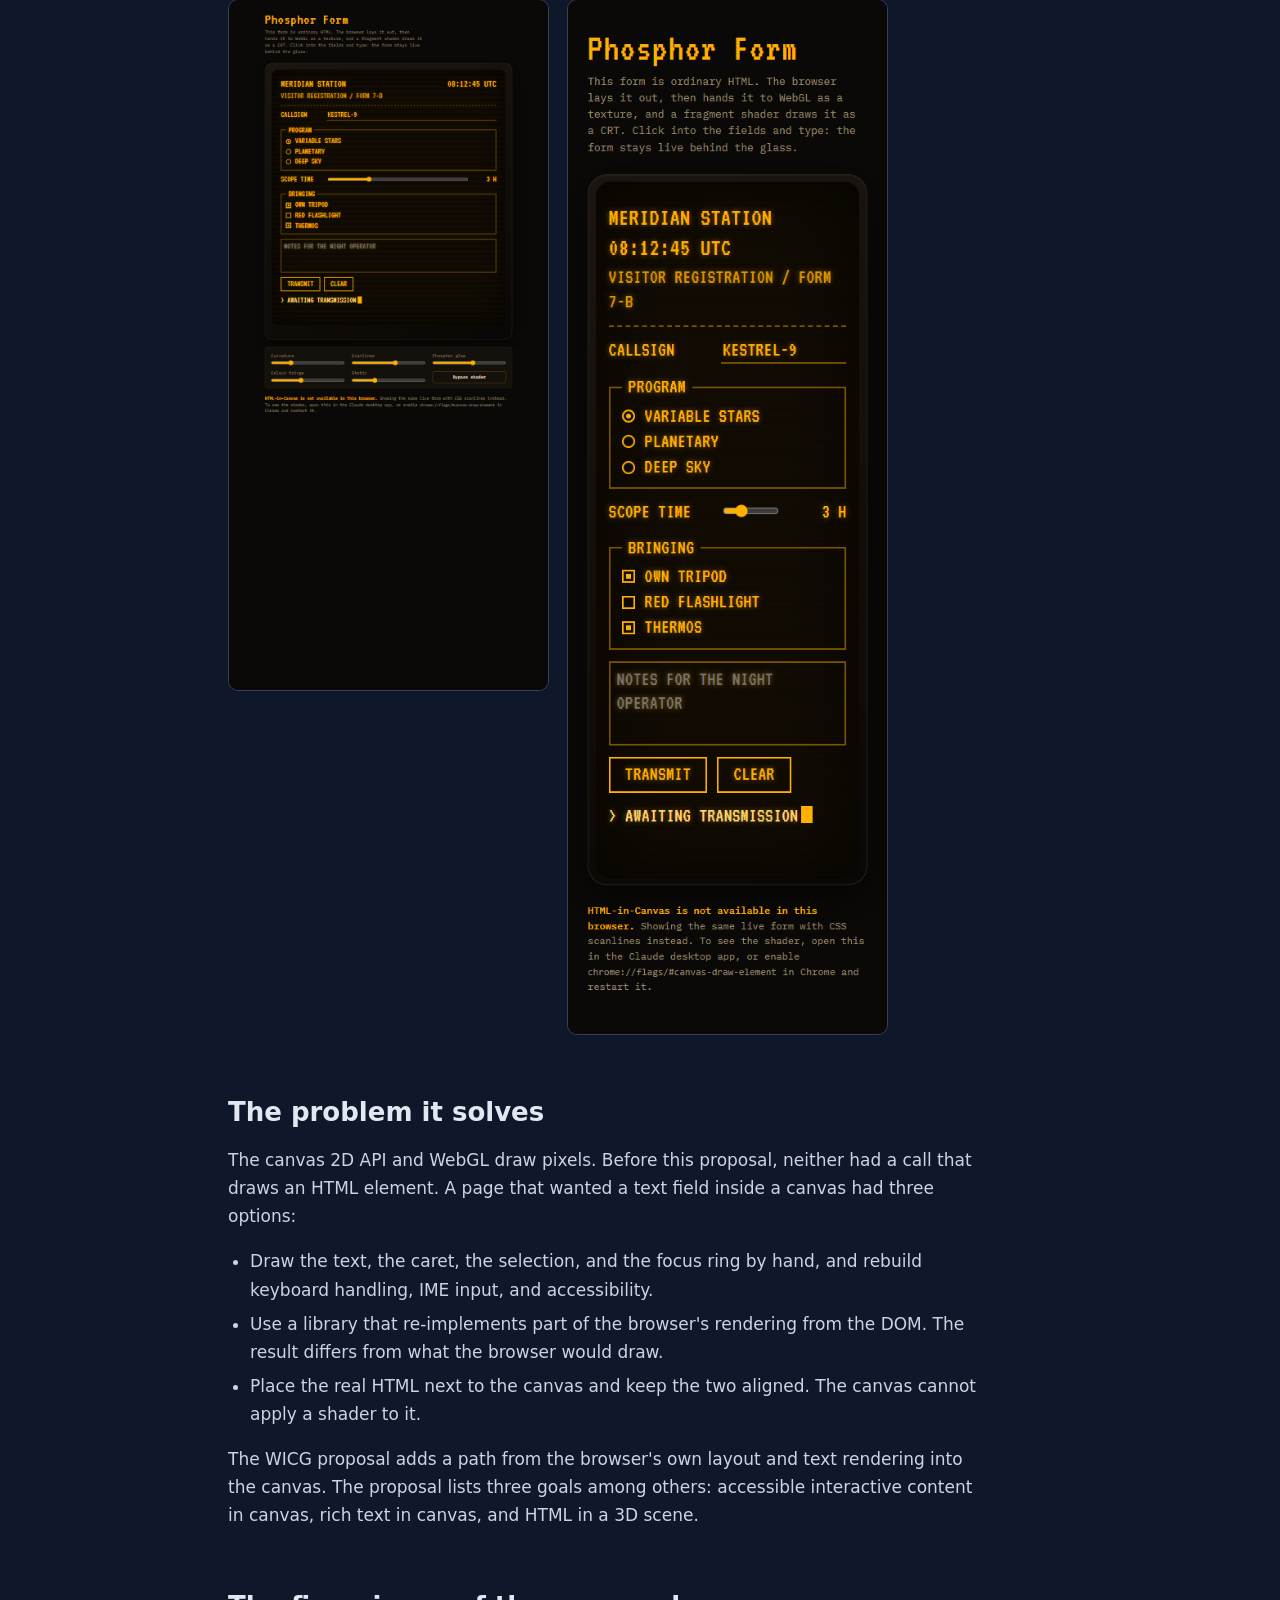
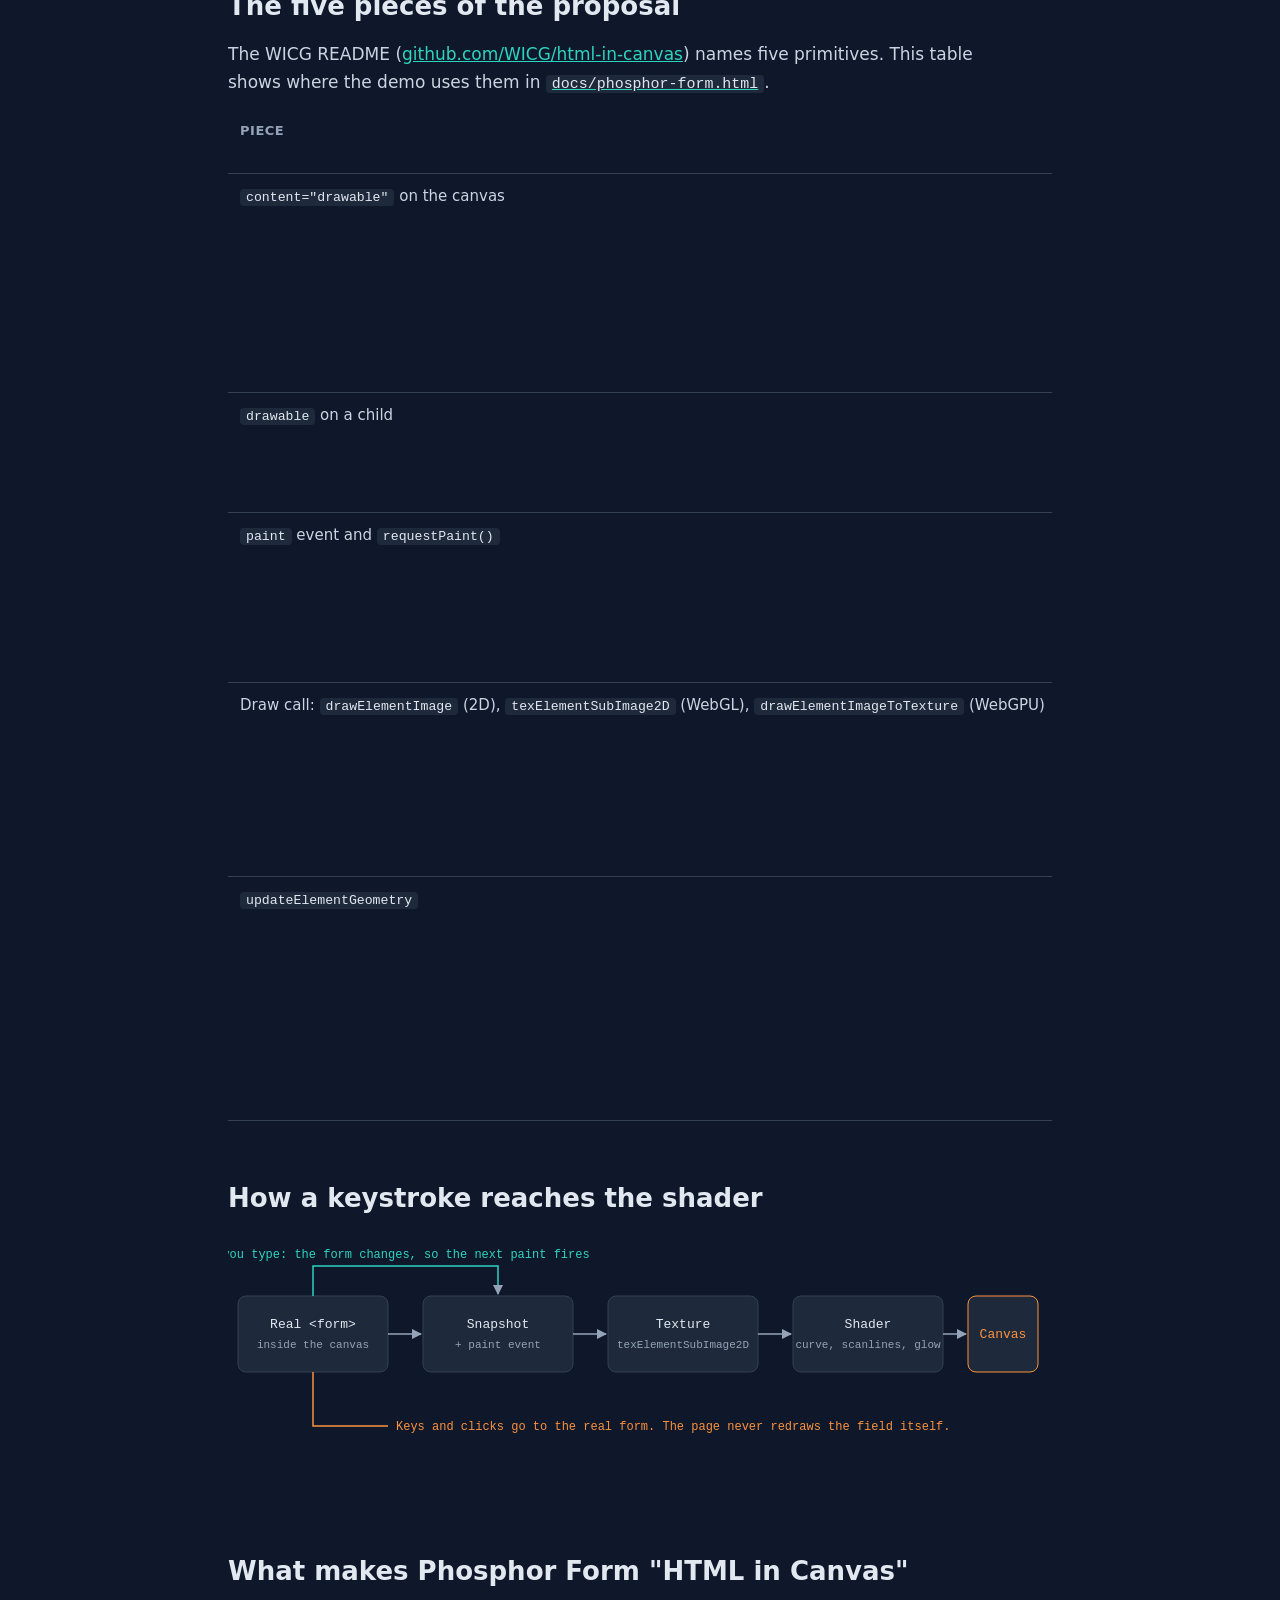
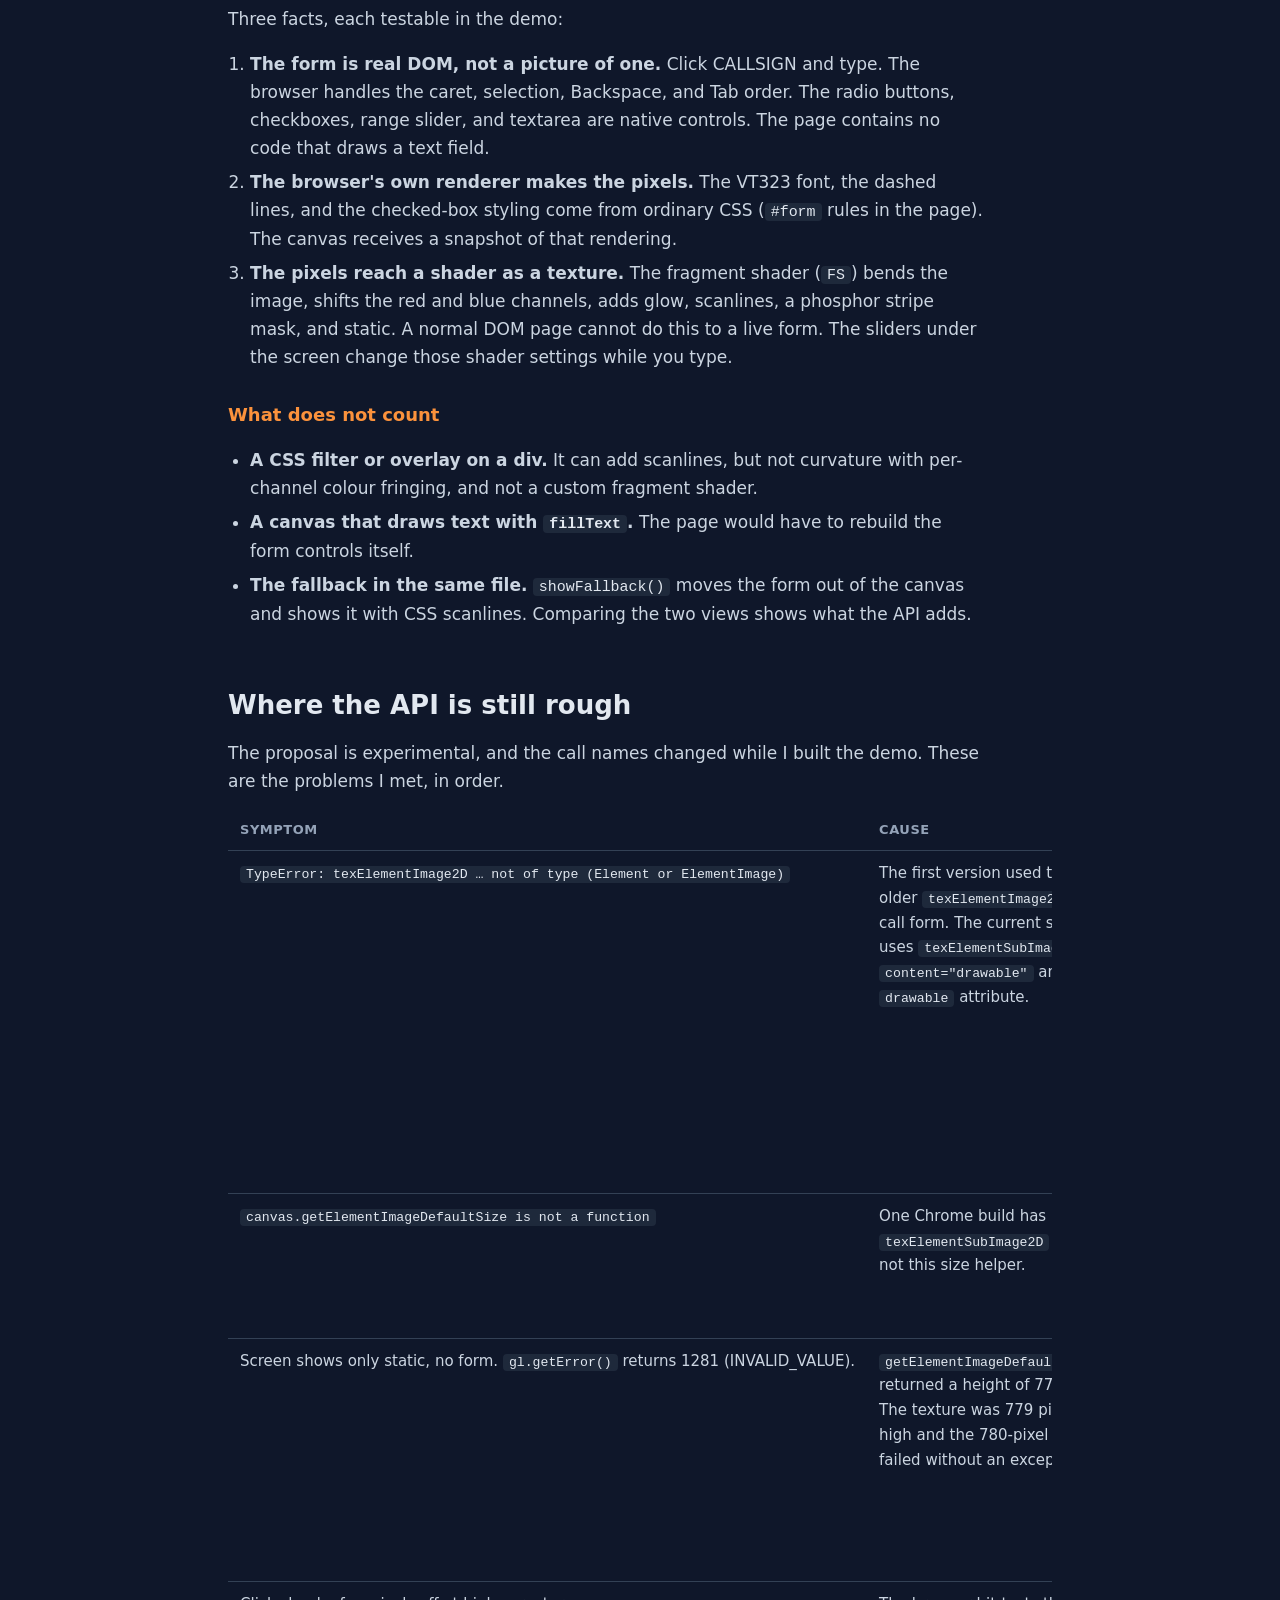
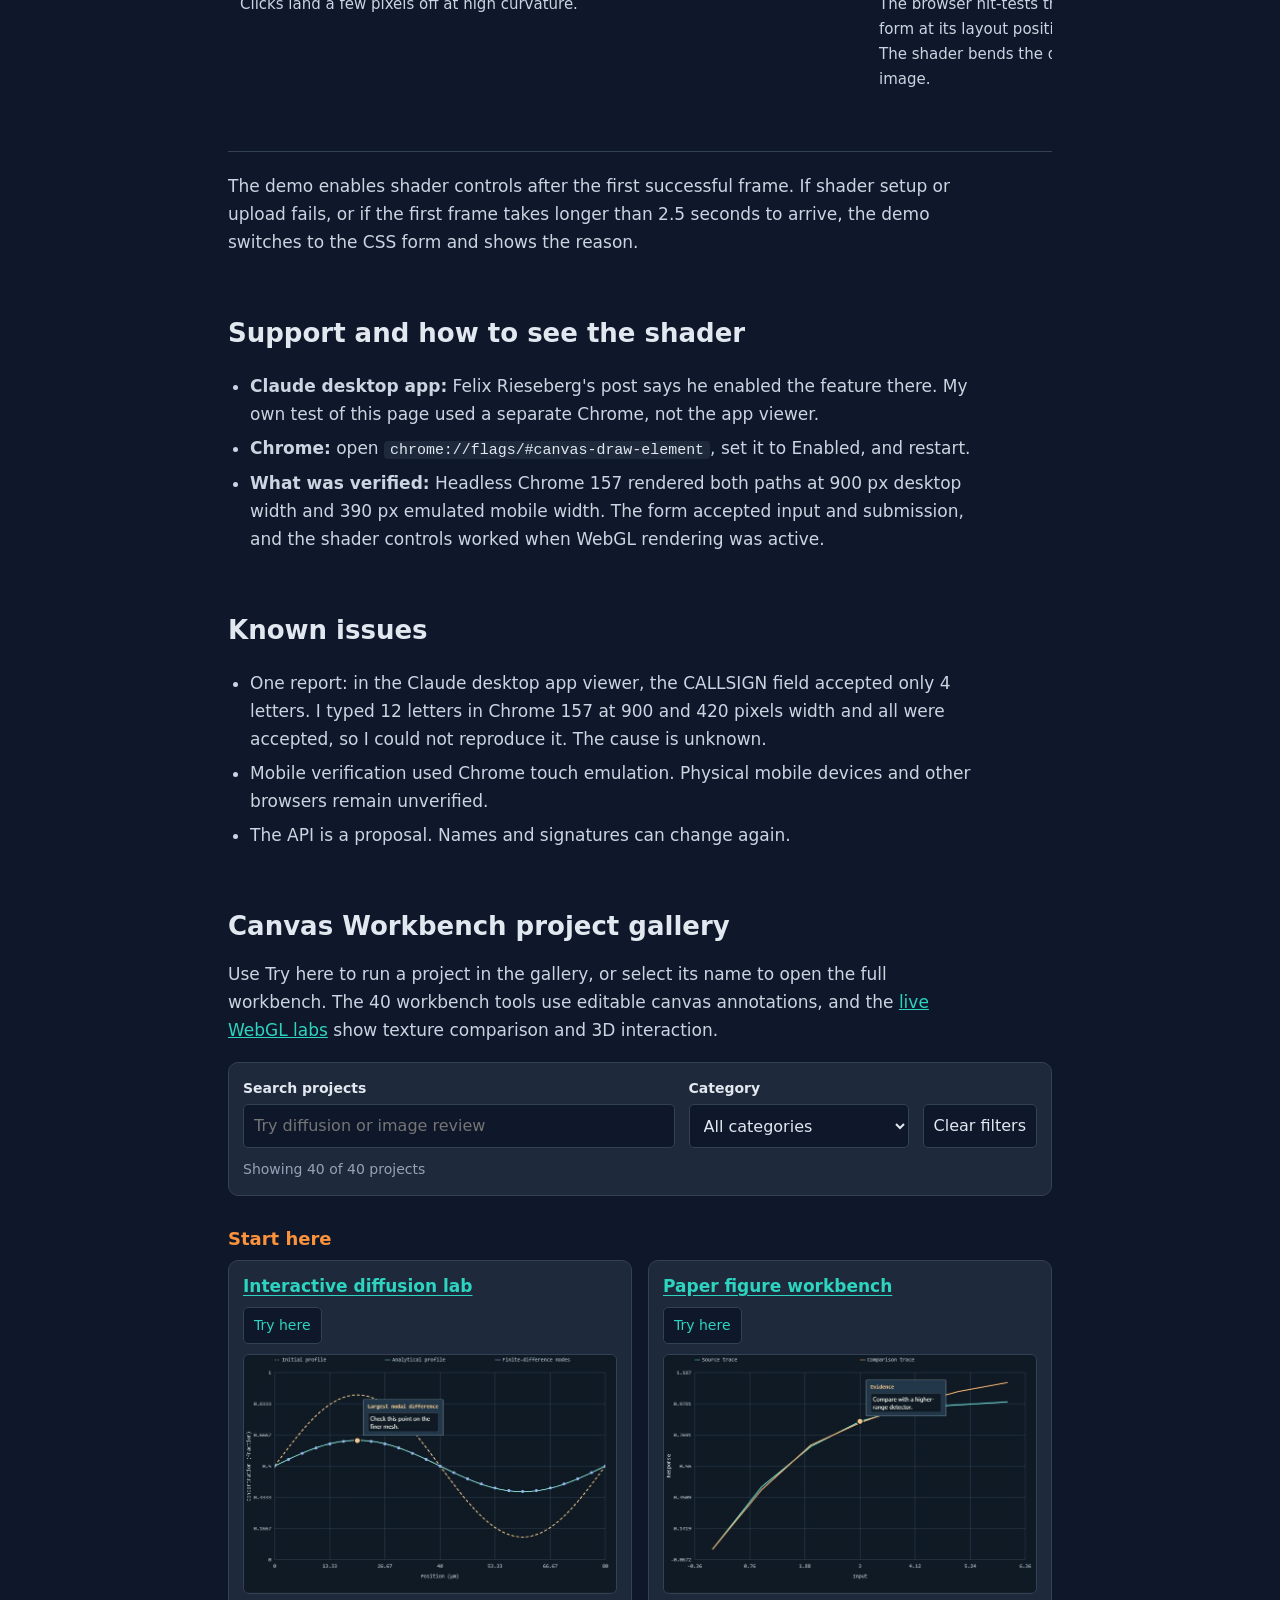
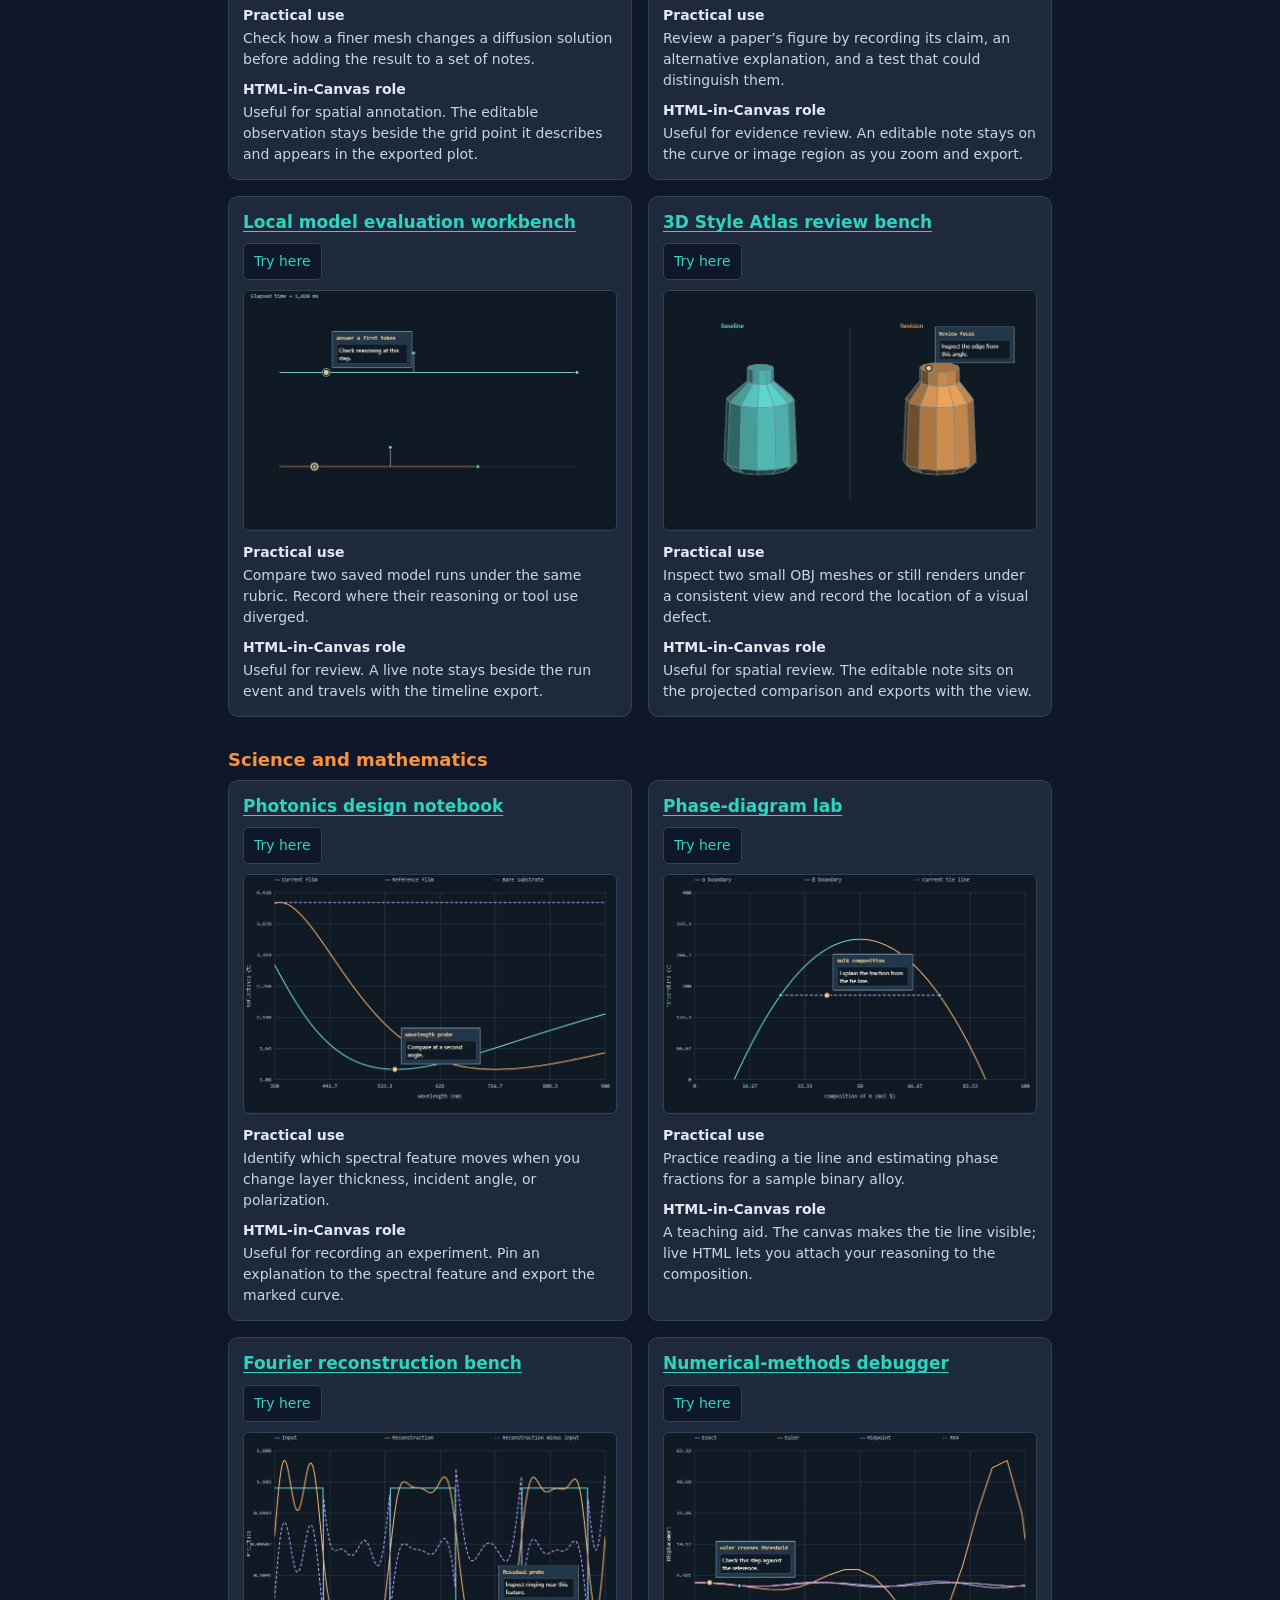
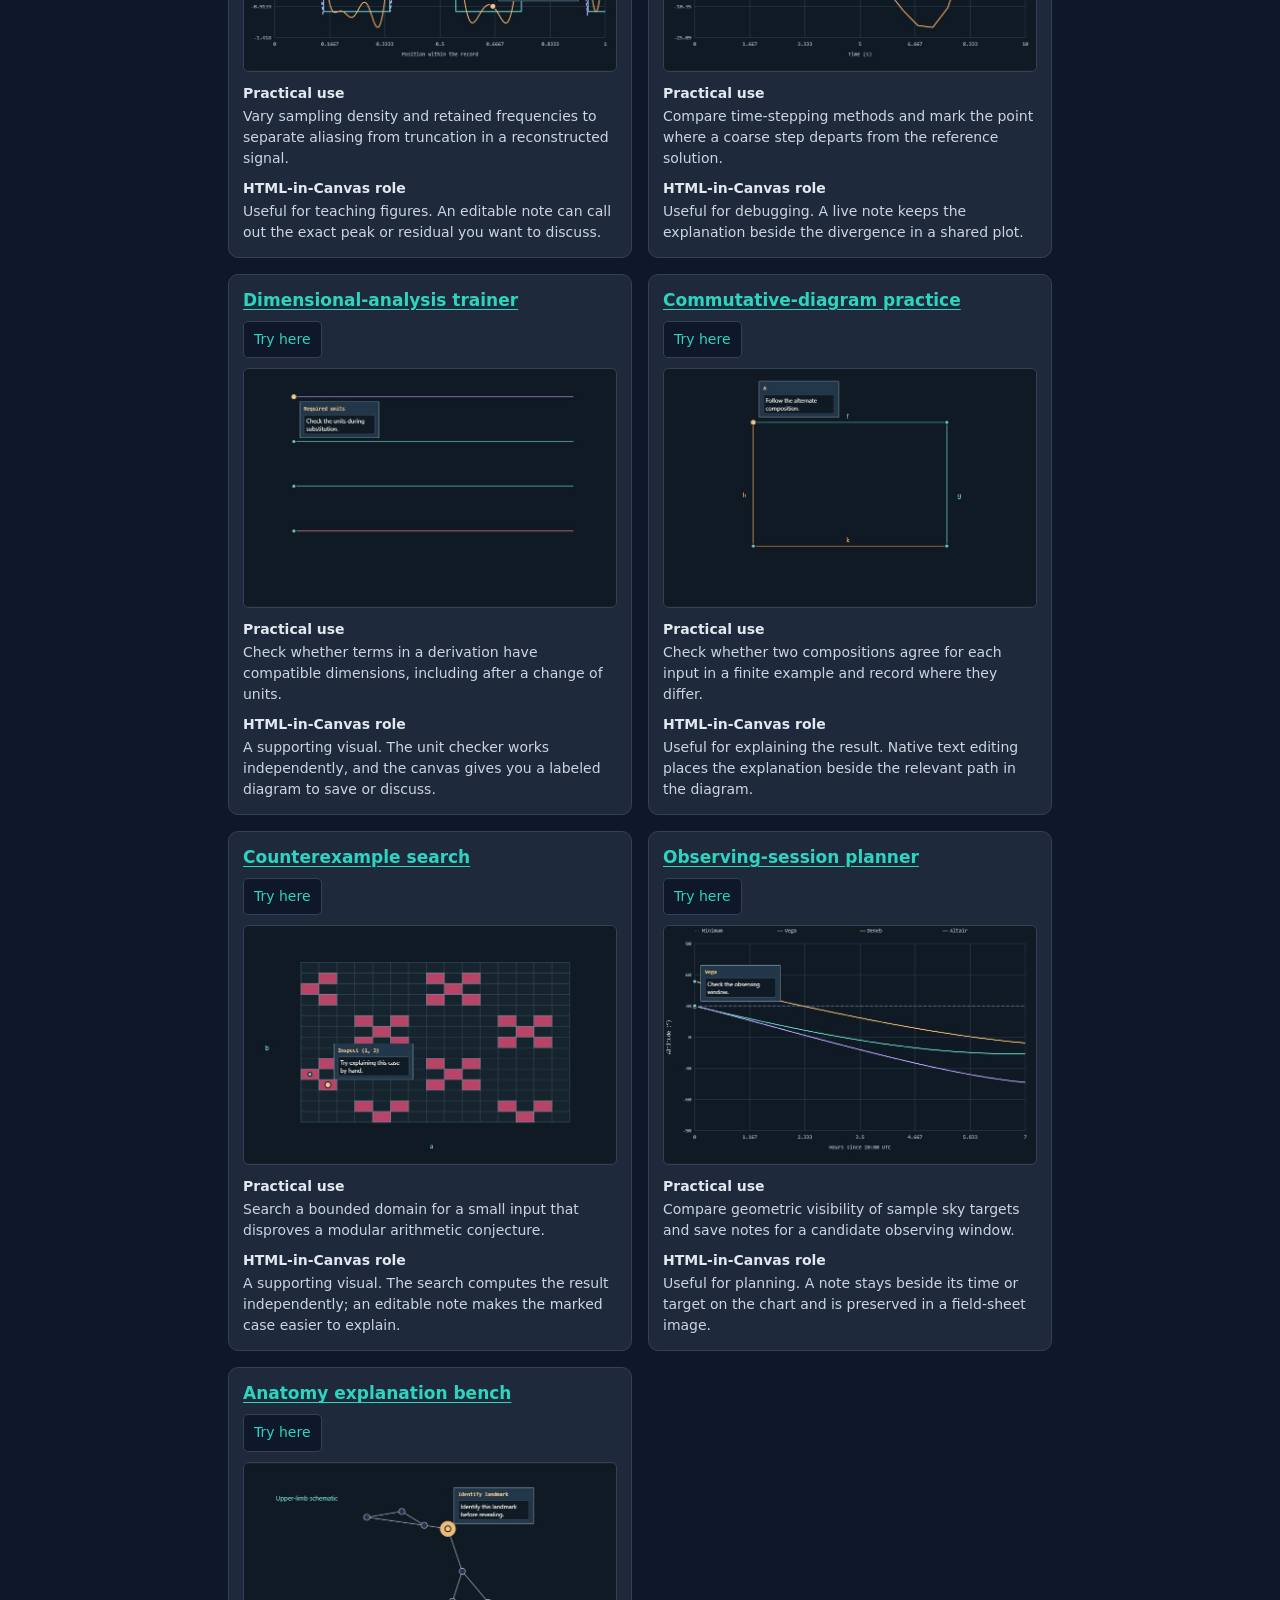
==== commit dcbbd1b4: "Add five native HTML-in-Canvas API experiments" ====
--- a/docs/index.html
+++ b/docs/index.html
@@ -122,10 +122,11 @@
 
 <p class="lede">HTML in Canvas is a proposed browser feature. It lets a page draw a <em>live</em> HTML element into a <code>&lt;canvas&gt;</code>, including text, form fields, and the text caret, and then treat the result as pixels: draw it, warp it, or feed it to a shader.</p>
 <p>Phosphor Form is the demo on this page. It is an ordinary HTML form. A WebGL shader draws it as an old CRT screen. You can still click into the fields and type. The rest of this page uses Phosphor Form to show what the feature is and what in the demo makes it "HTML in Canvas".</p>
-<p><a href="live/batch-two/index.html">Open the second batch of 40 live demos</a> · <a href="#live-labs">Try the live labs</a> · <a href="#workbench-gallery">Browse the original 40 projects</a> · <a href="#mobile-comparison">Compare the mobile screenshots</a></p>
+<p><a href="live/atlas/">Try the HTML-in-Canvas feature atlas</a> · <a href="live/batch-two/index.html">Open the second batch of 40 live demos</a> · <a href="#workbench-gallery">Browse the original 40 projects</a> · <a href="#mobile-comparison">Compare the mobile screenshots</a></p>
 
 <section aria-labelledby="live-labs">
   <h2 id="live-labs">Live HTML-in-Canvas labs</h2>
+  <p>The <a href="live/atlas/">feature atlas</a> covers five different capabilities from the WICG proposal. Render a dispatch sheet in a worker, move a nested sign-off independently, see which cards need repainting, change which control receives a click, and measure painted ink in a WebGPU compute pass.</p>
   <p>The <a href="live/batch-two/index.html">second batch of 40 live demos</a> uses browser-painted controls for pixel inspection, projected interfaces, publication proofs, and measurement. Each demo has a task to try and identifies where native element capture saves work.</p>
   <h3>Diff two live layouts</h3>
   <p>Edit either form, then choose Pixel diff. WebGL compares both browser-painted forms and marks where the CSS change moved pixels. At wider source widths, both layouts fit. <a href="live/layout.html">Open the layout lab on its own page</a>.</p>
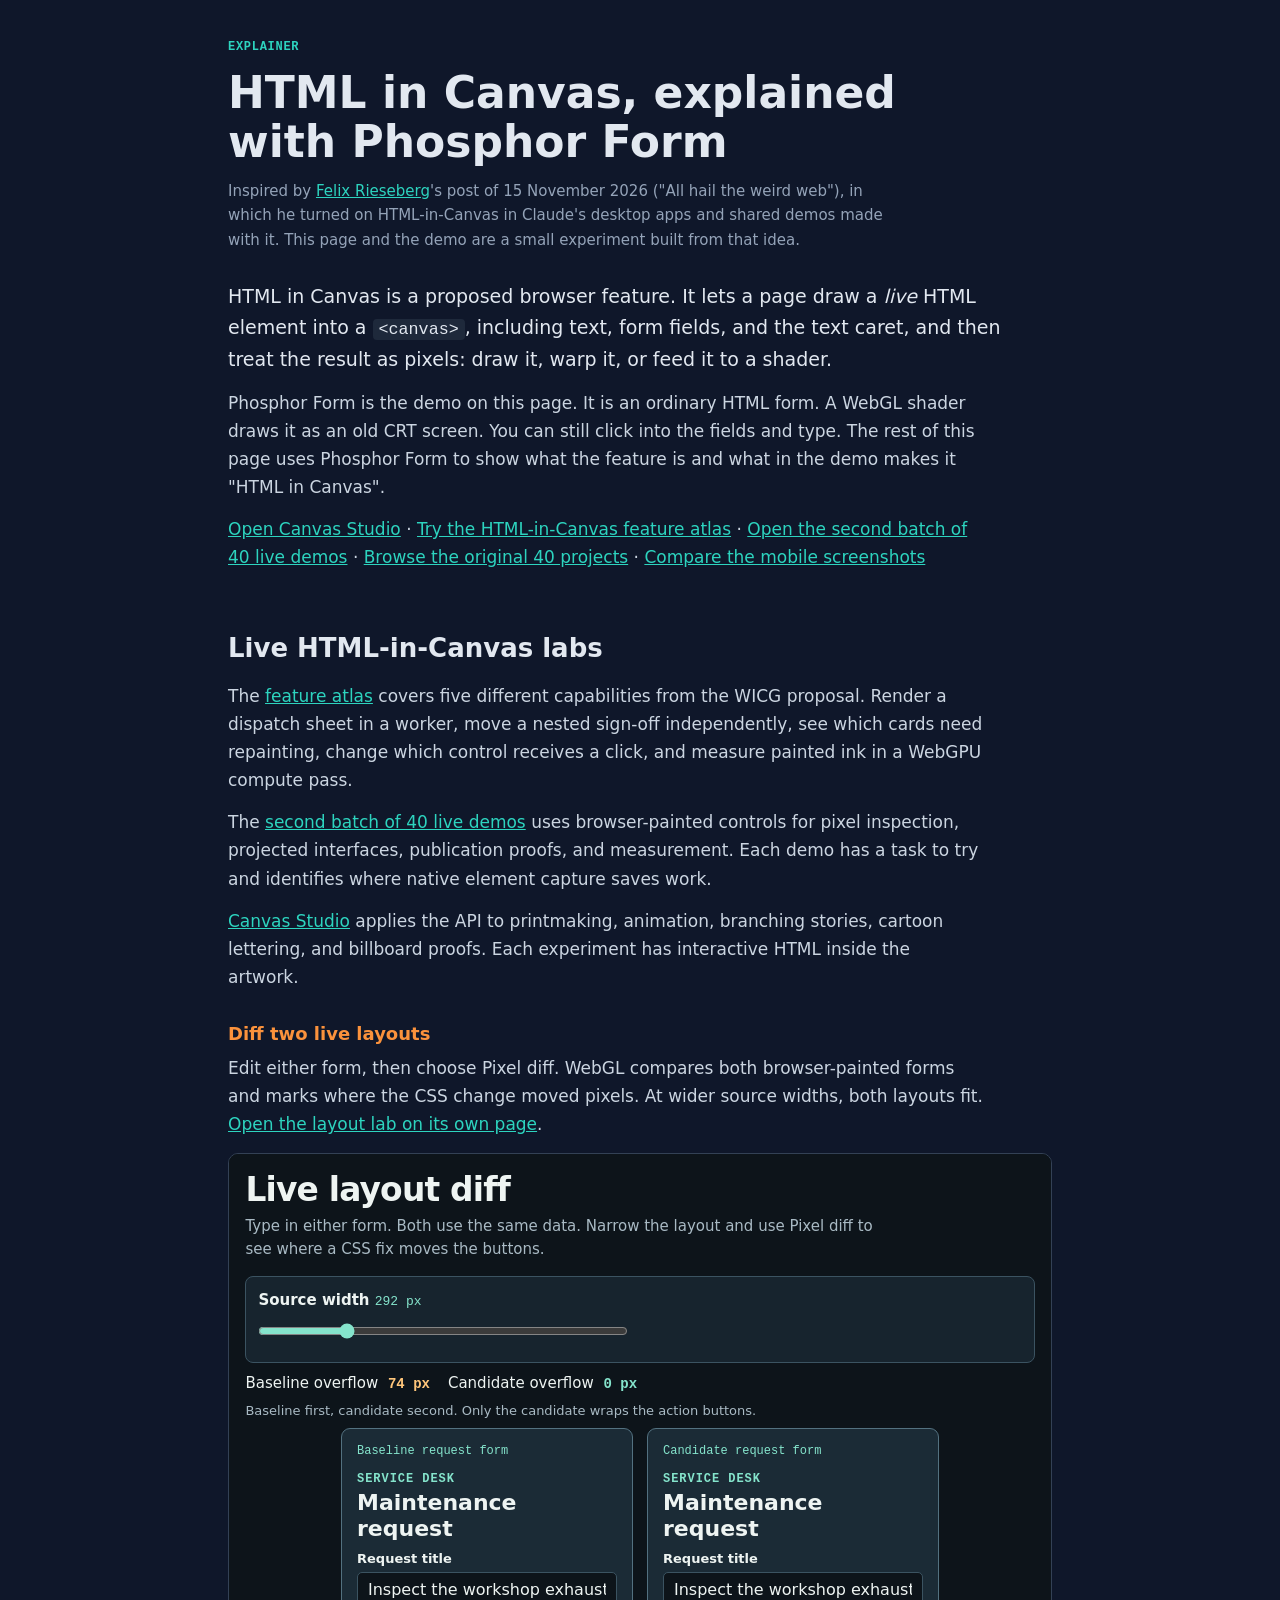
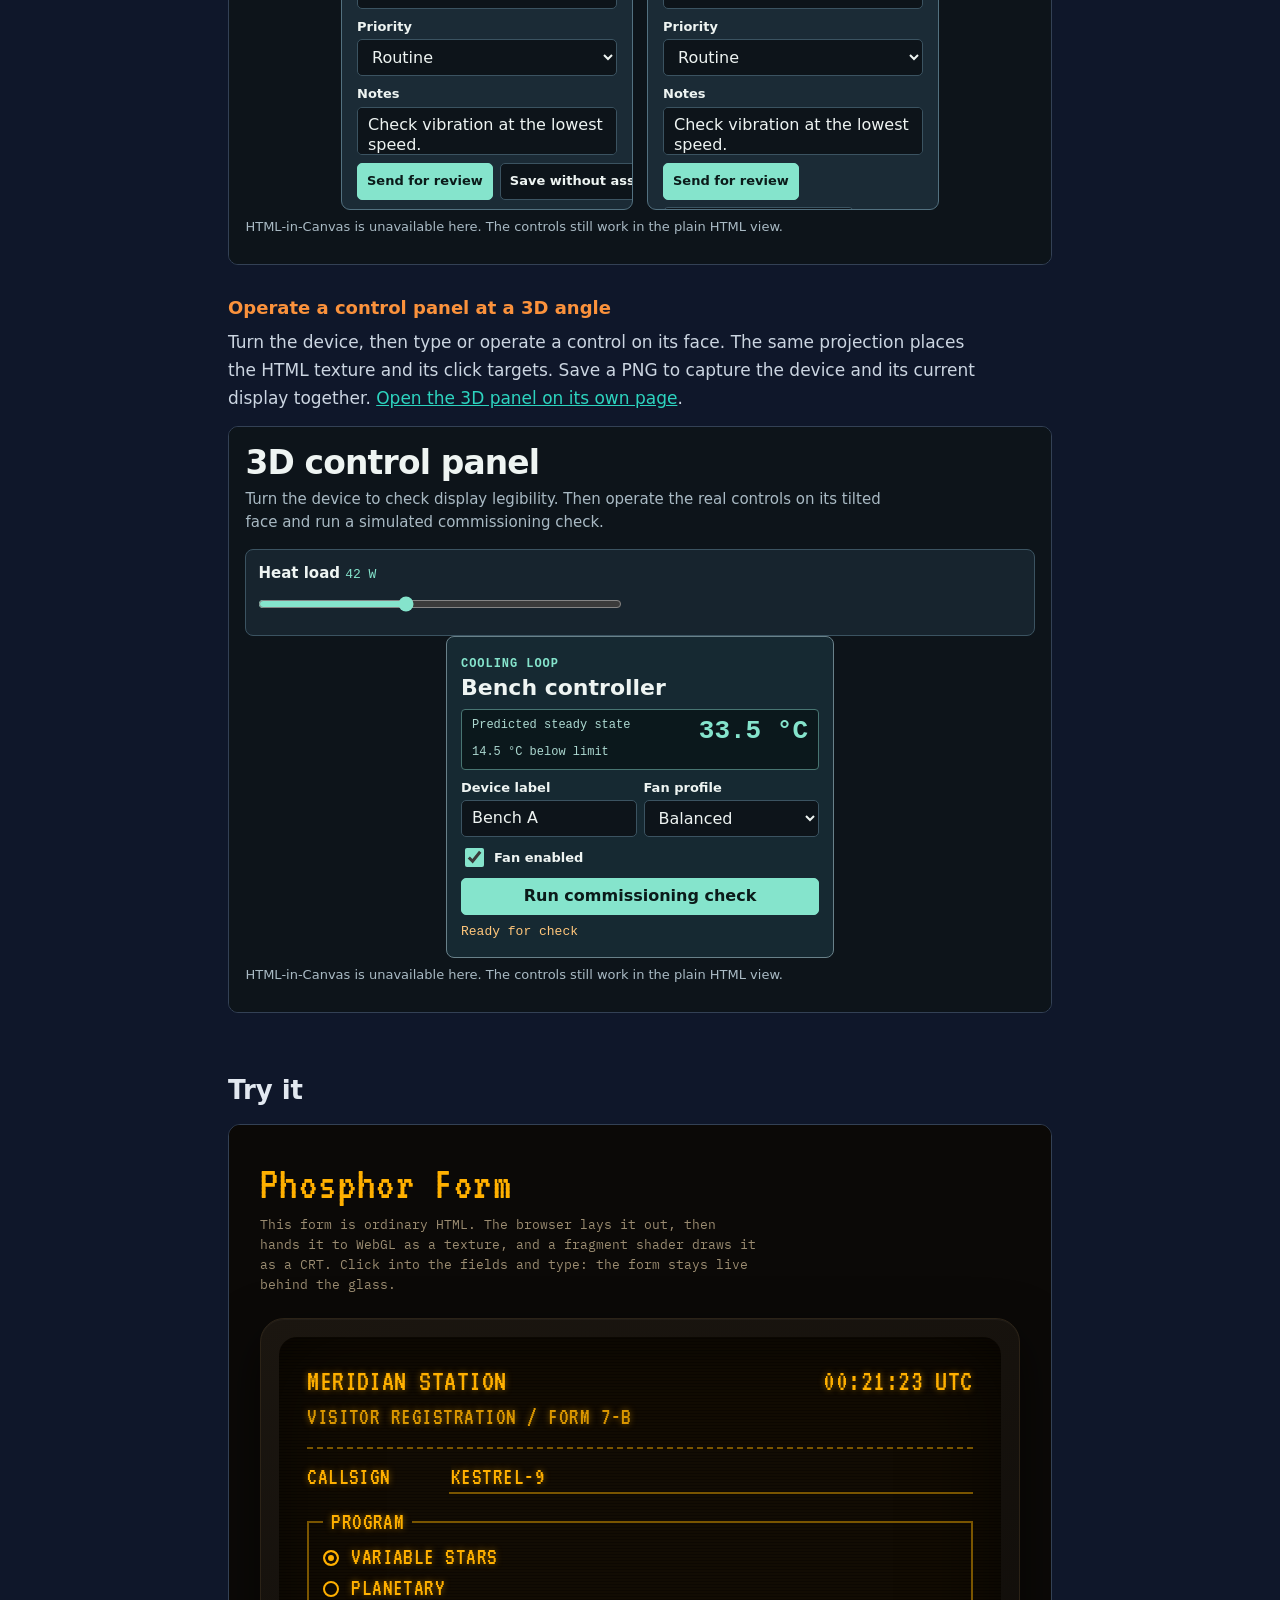
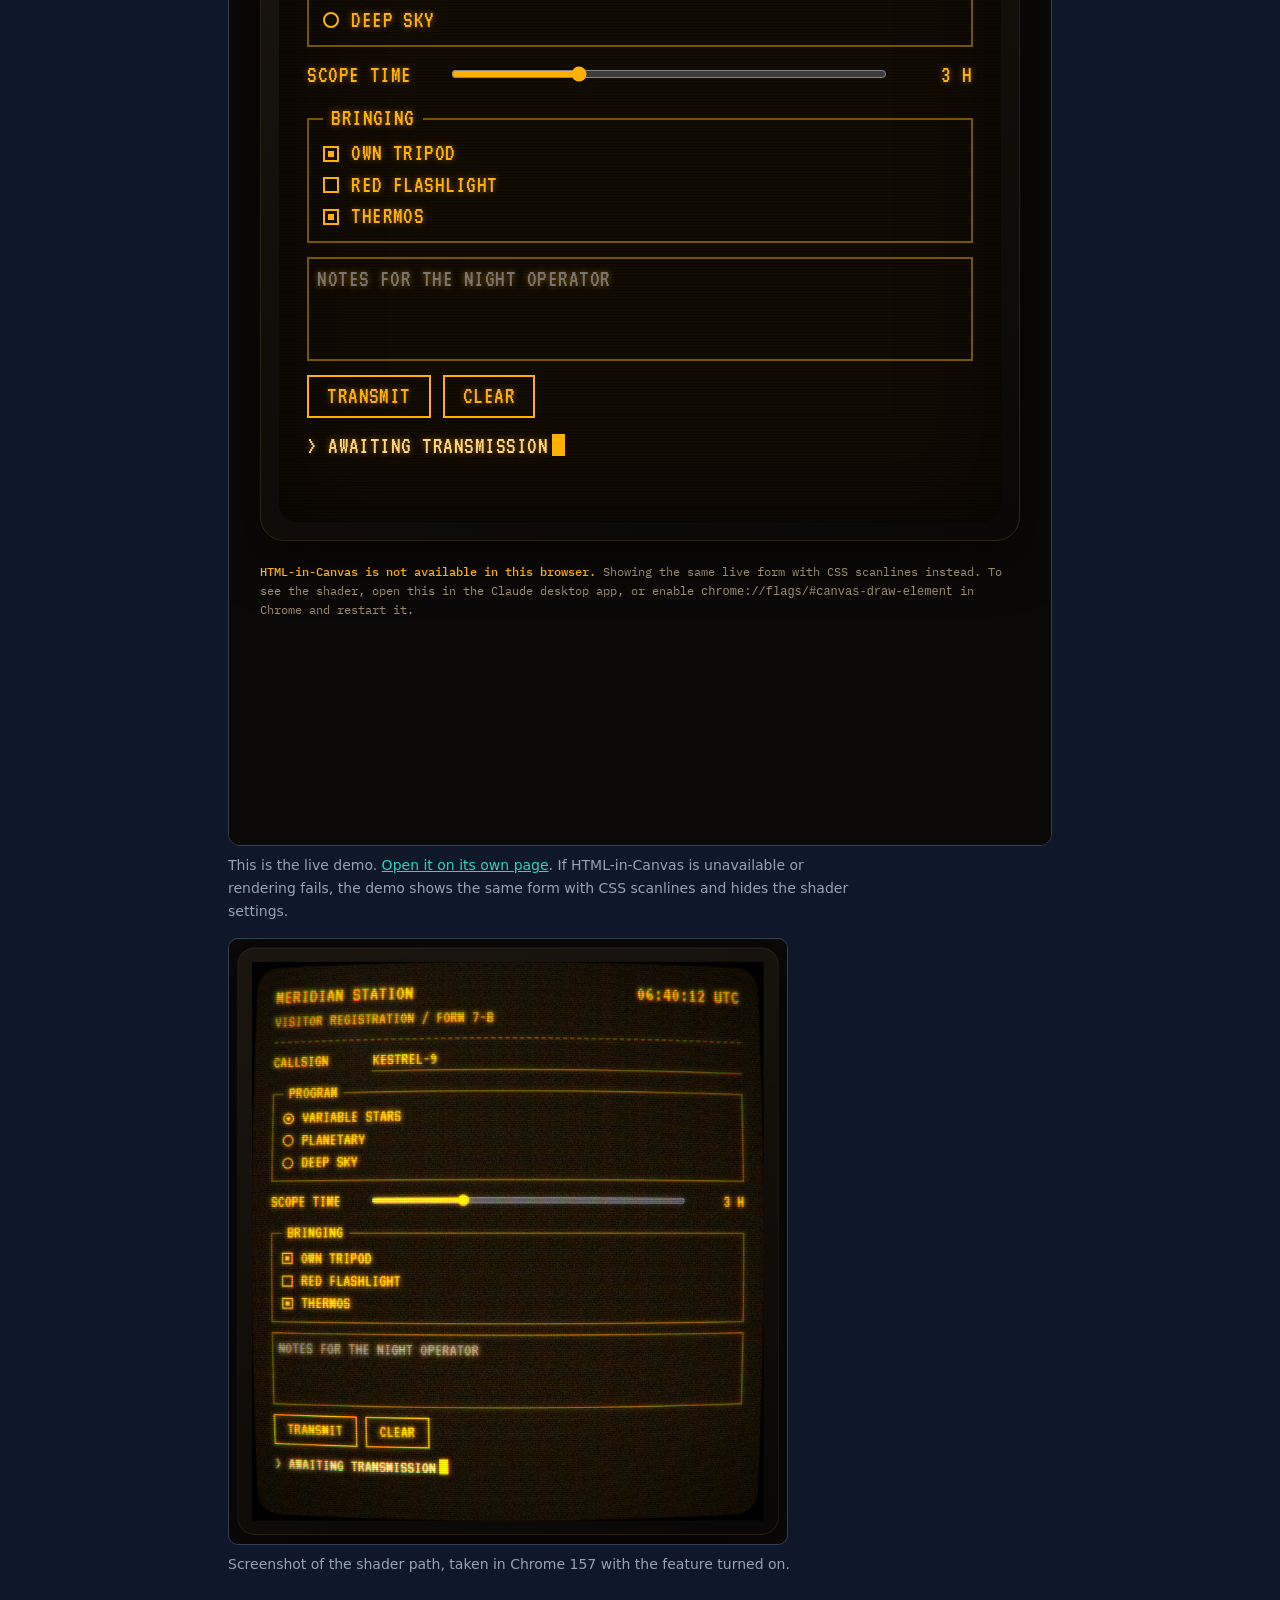
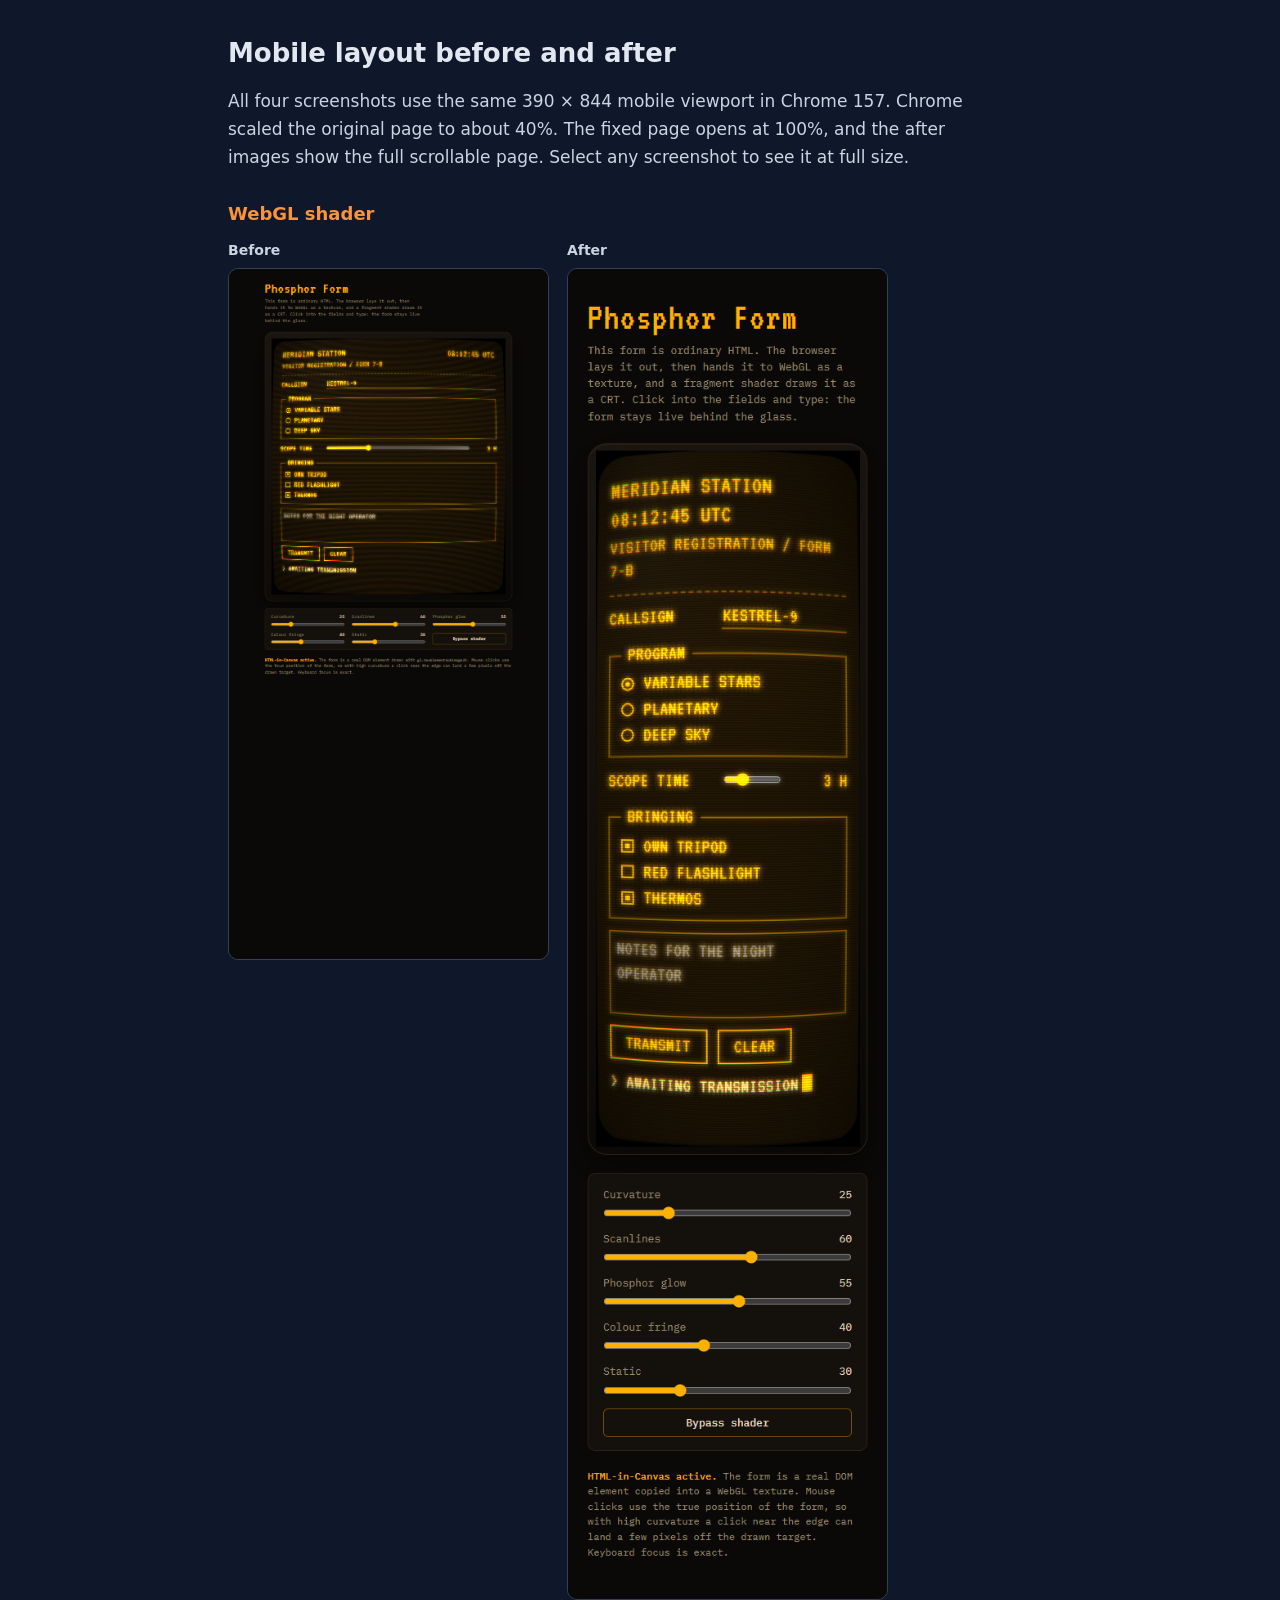
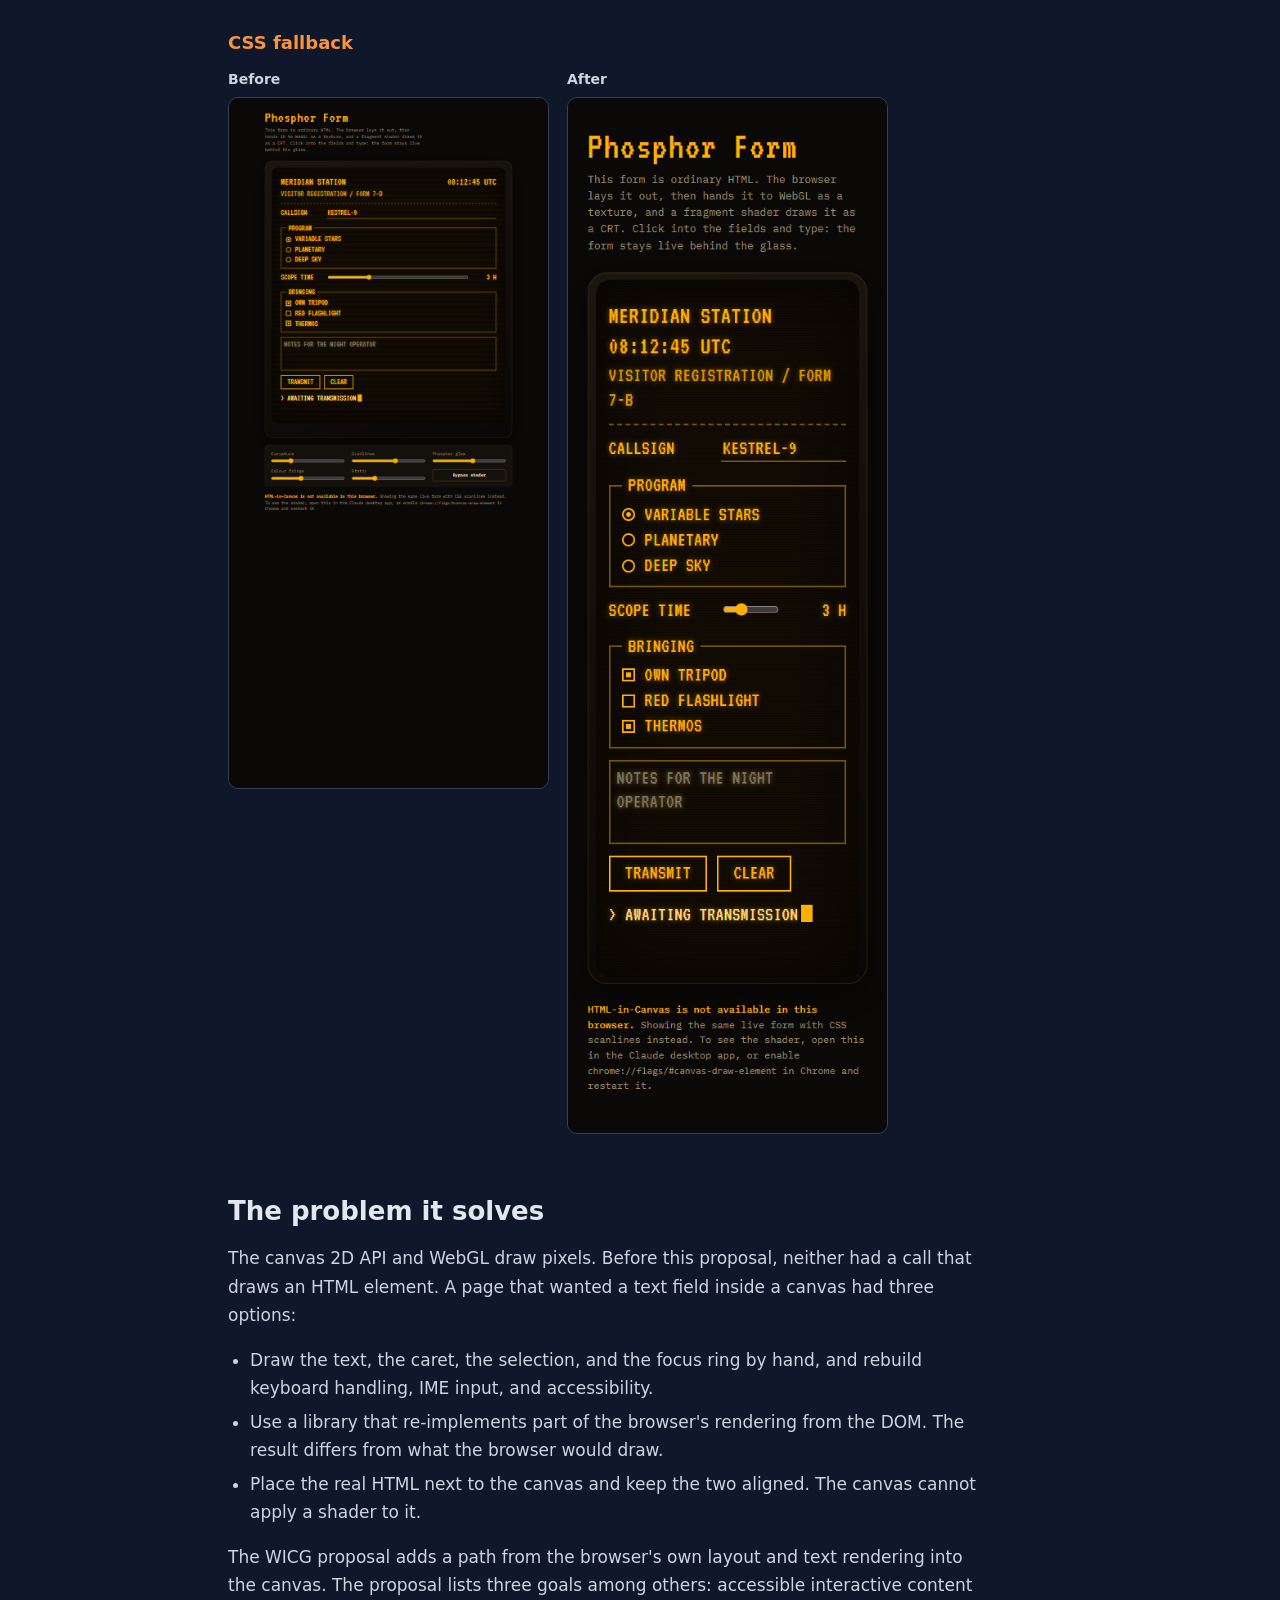
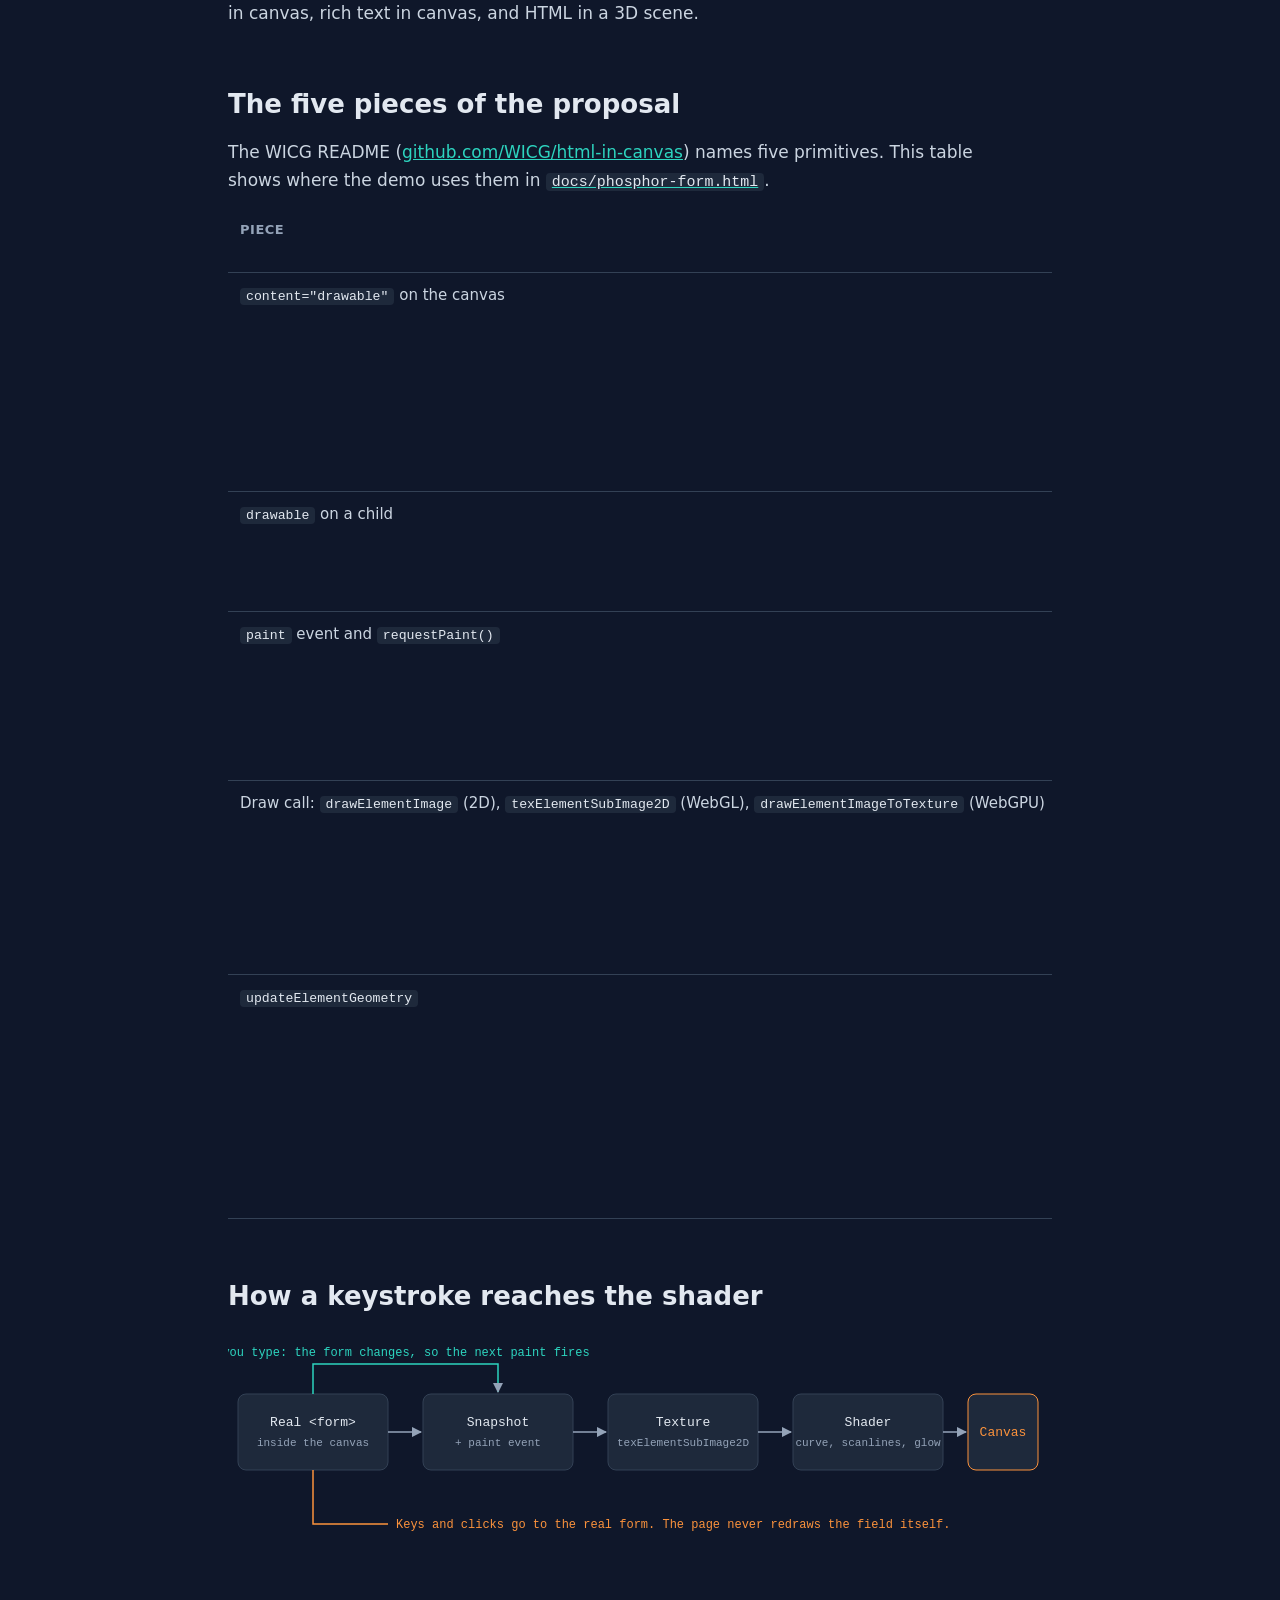
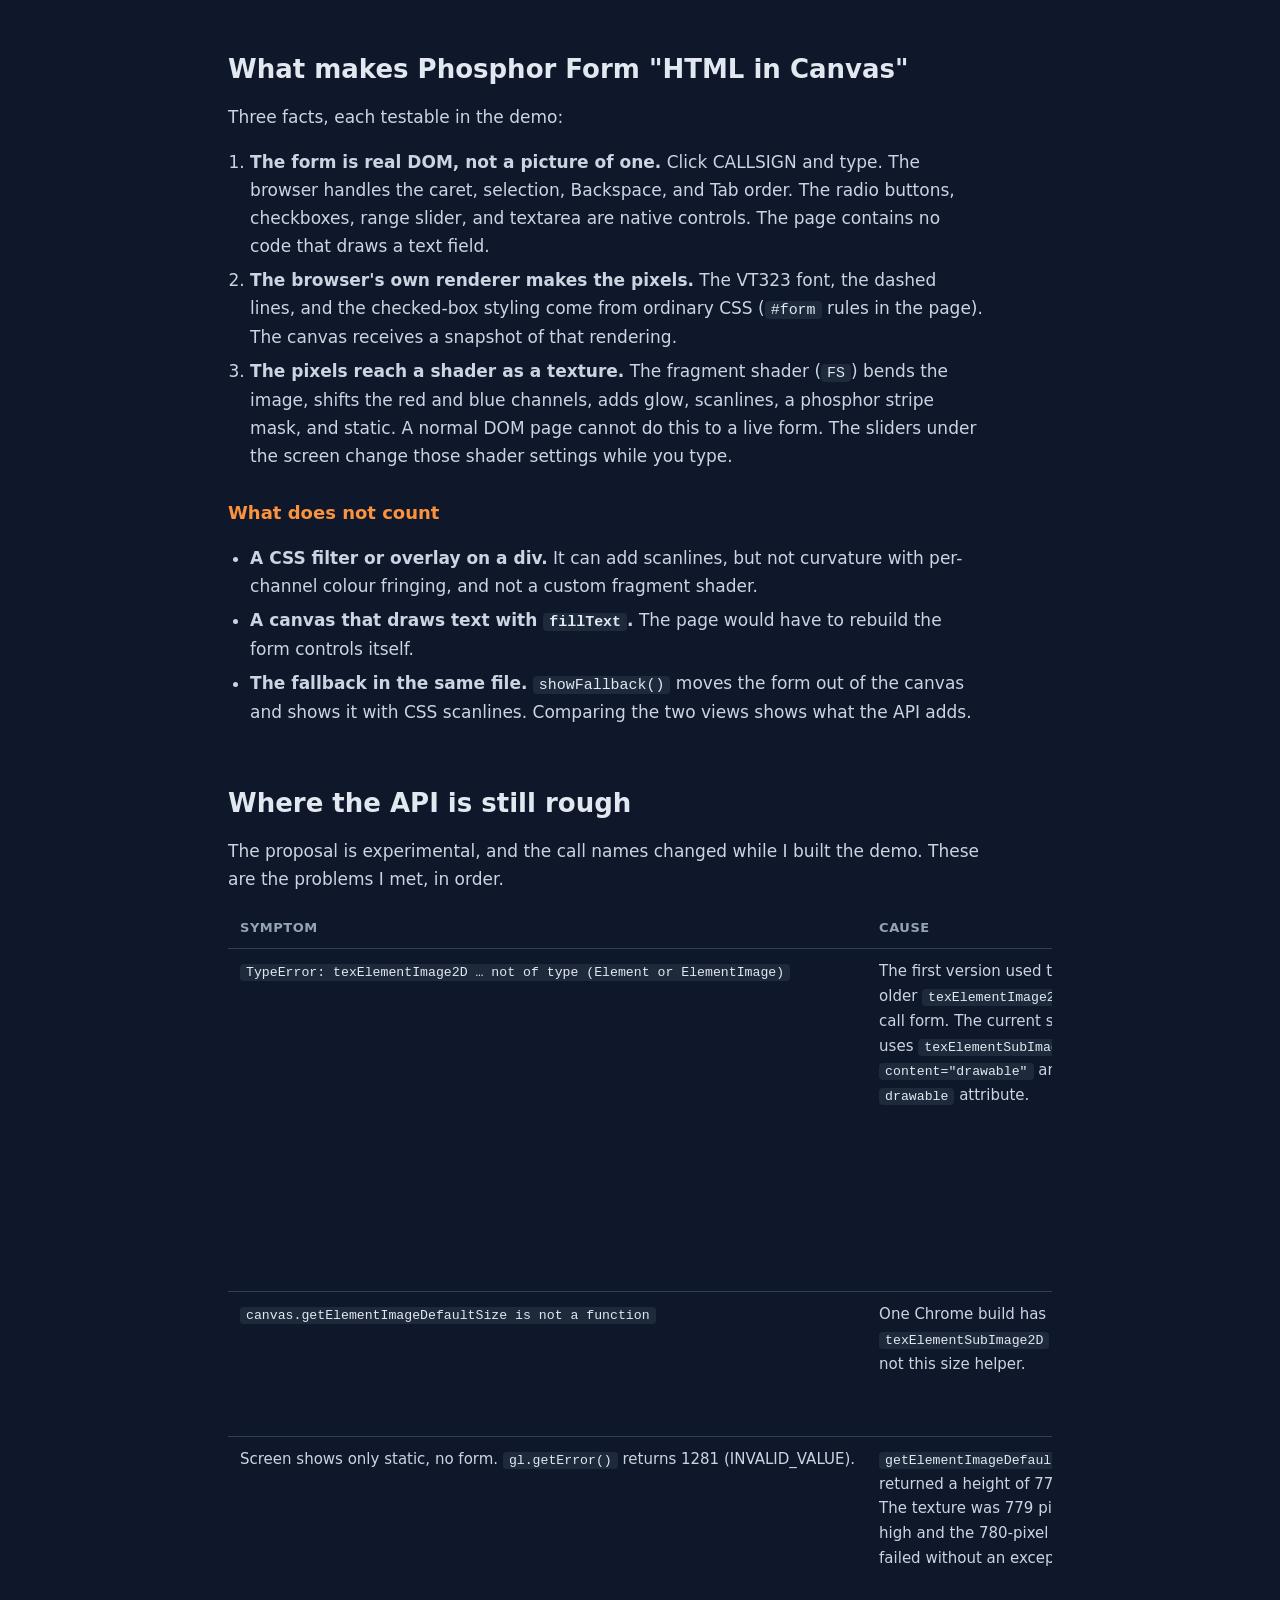
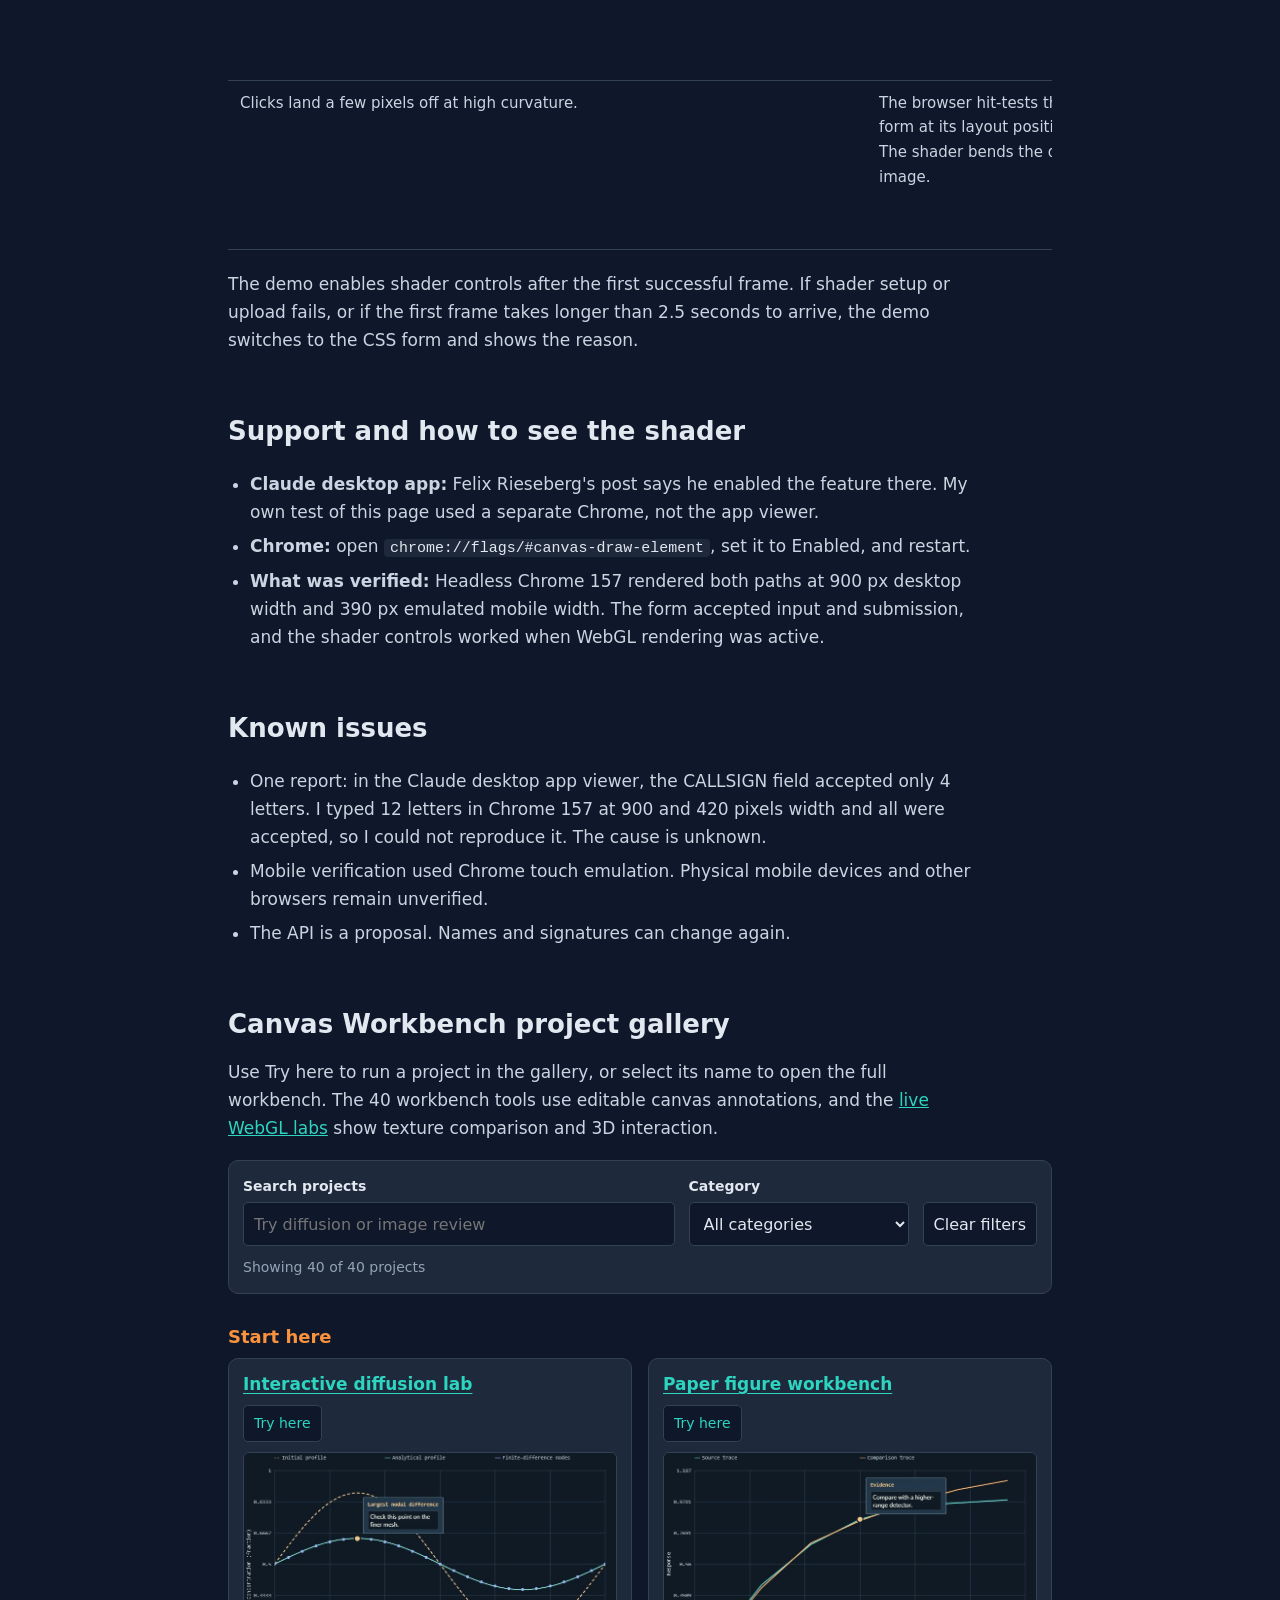
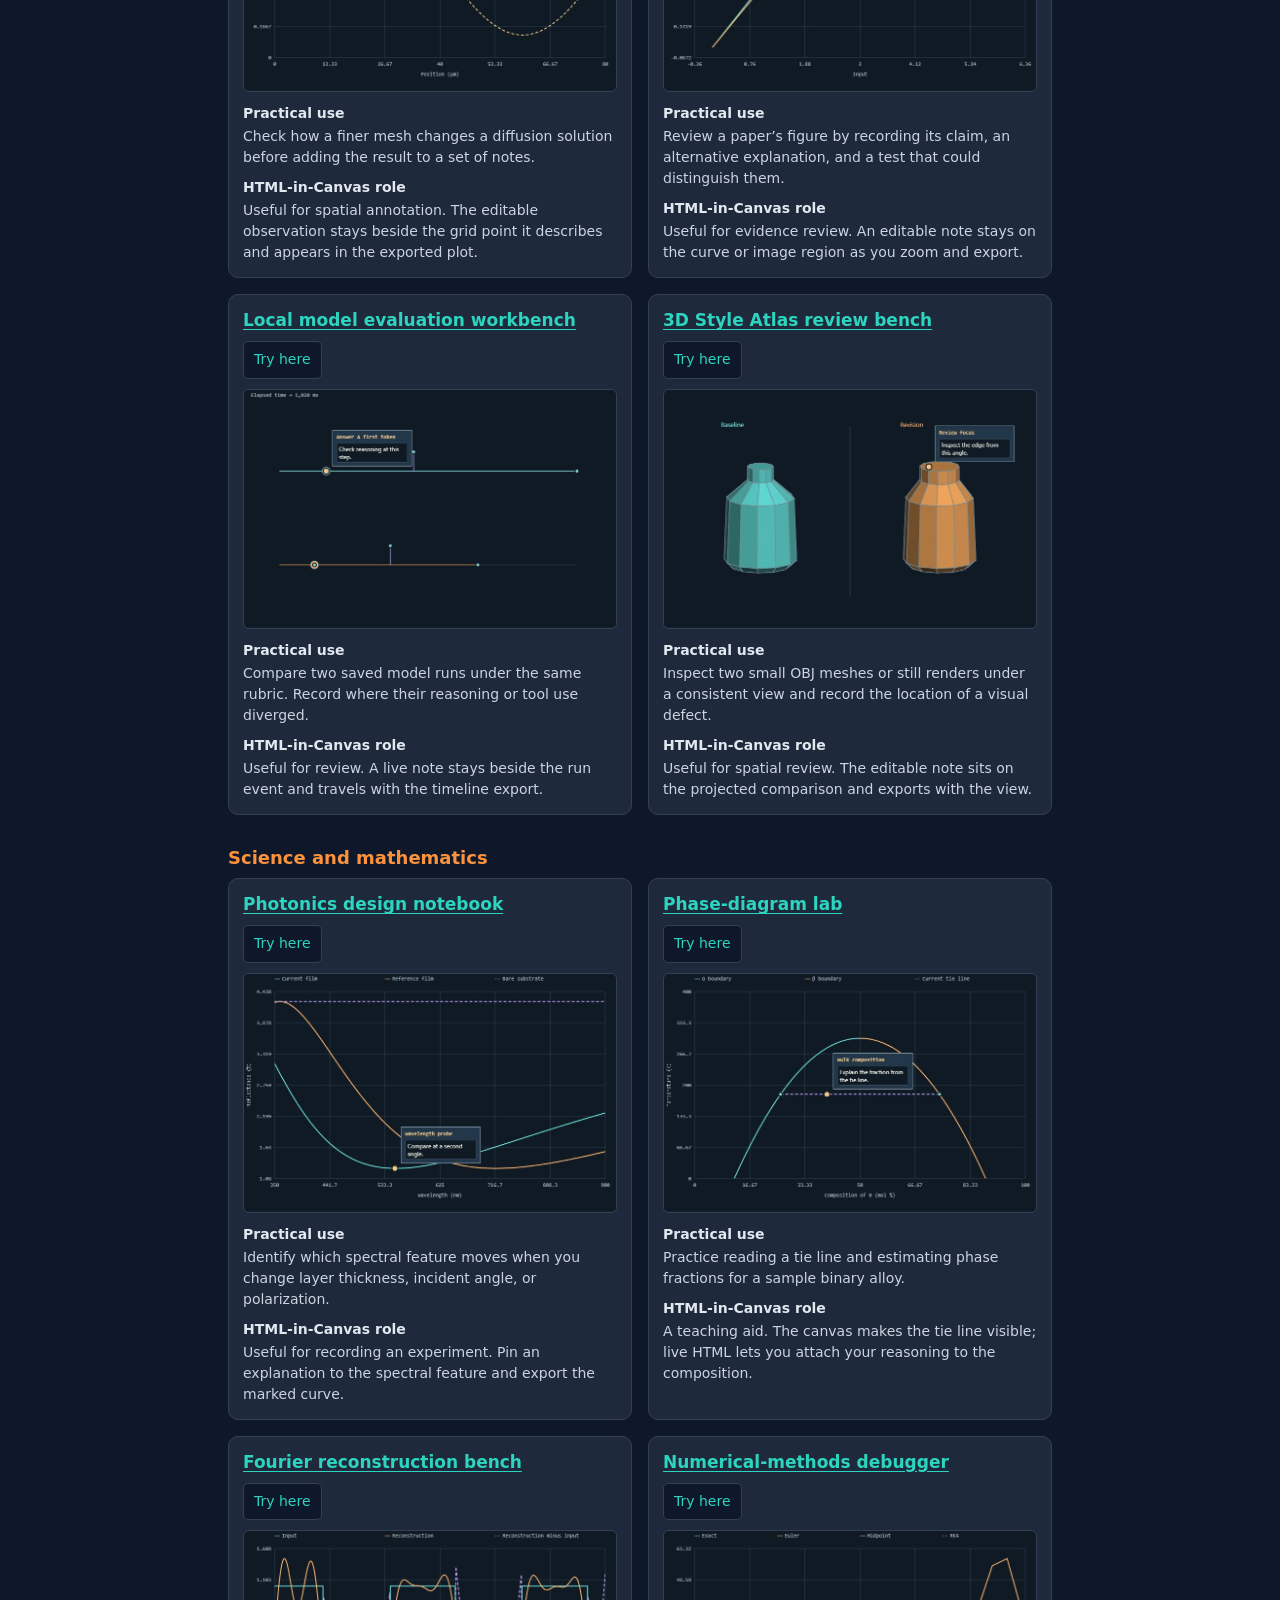
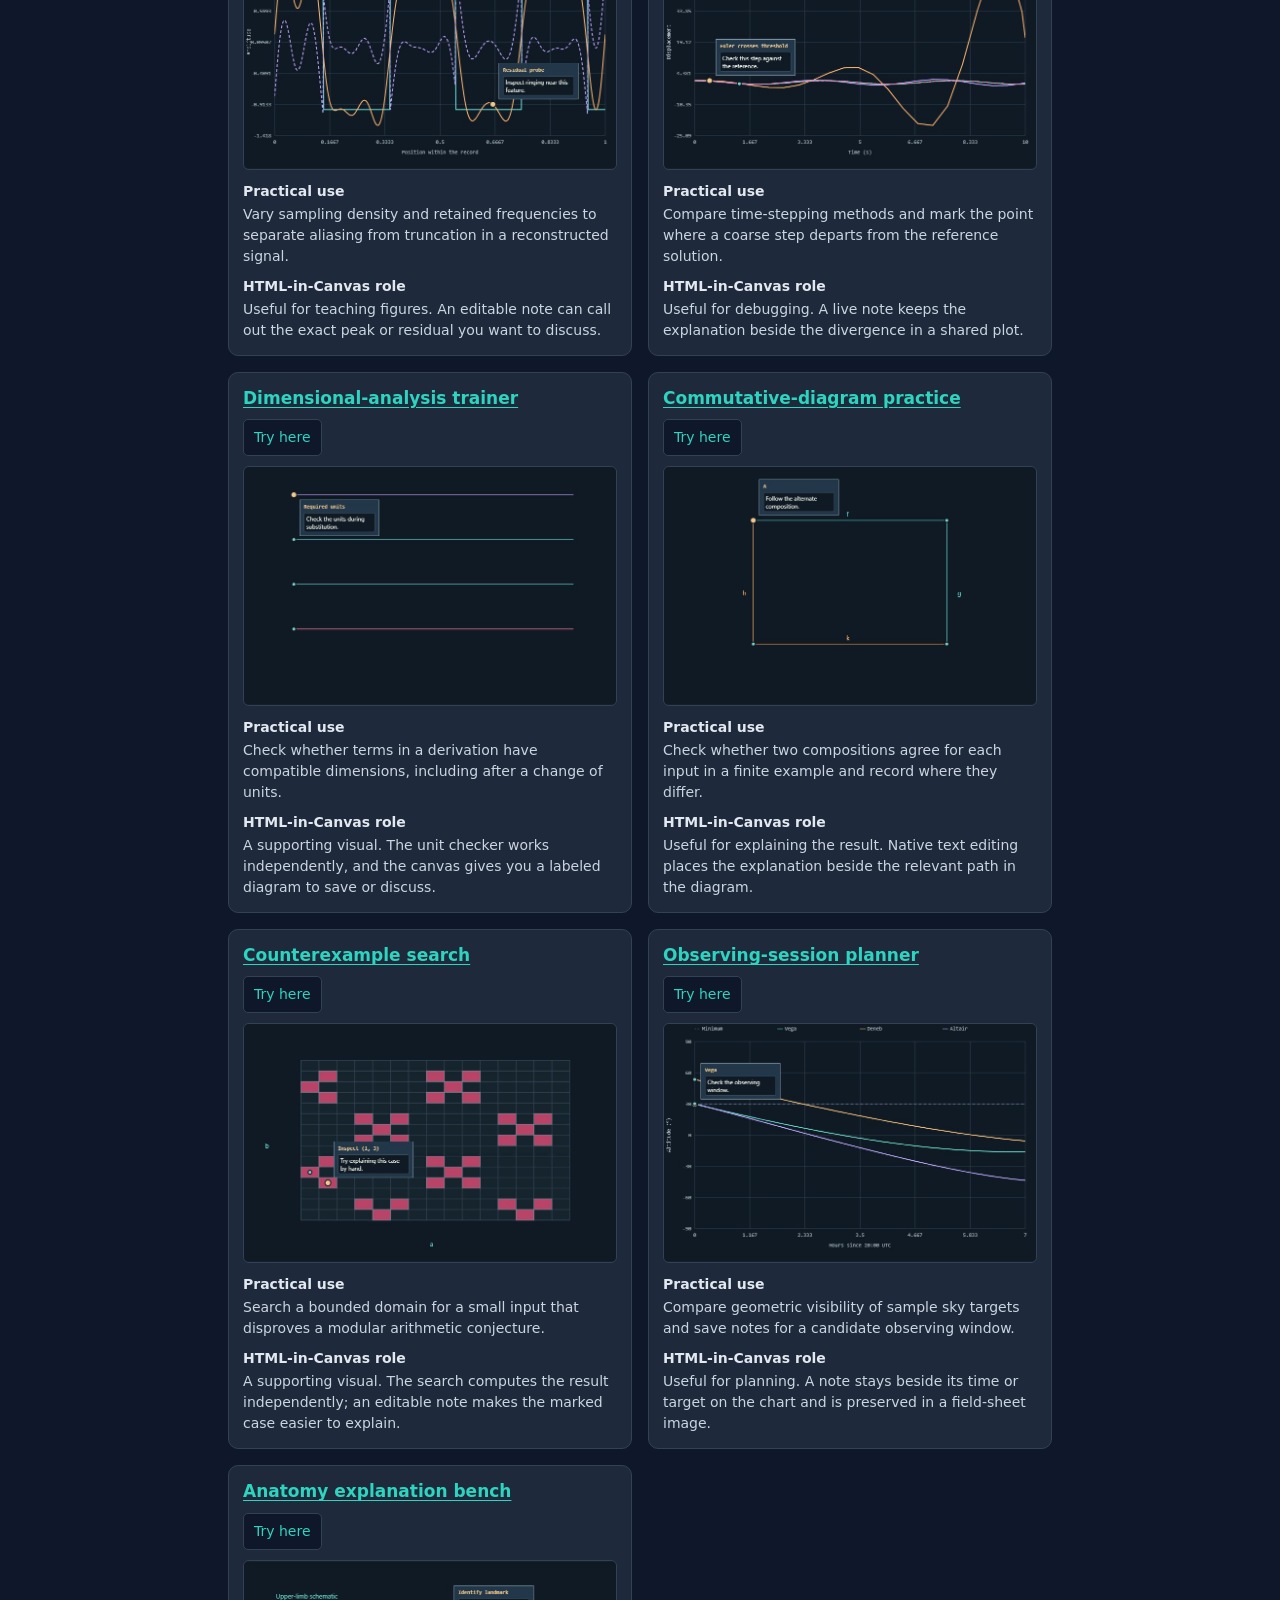
==== commit 5ddd975a: "Add five live creative HTML-in-Canvas experiments" ====
--- a/docs/index.html
+++ b/docs/index.html
@@ -122,12 +122,13 @@
 
 <p class="lede">HTML in Canvas is a proposed browser feature. It lets a page draw a <em>live</em> HTML element into a <code>&lt;canvas&gt;</code>, including text, form fields, and the text caret, and then treat the result as pixels: draw it, warp it, or feed it to a shader.</p>
 <p>Phosphor Form is the demo on this page. It is an ordinary HTML form. A WebGL shader draws it as an old CRT screen. You can still click into the fields and type. The rest of this page uses Phosphor Form to show what the feature is and what in the demo makes it "HTML in Canvas".</p>
-<p><a href="live/atlas/">Try the HTML-in-Canvas feature atlas</a> · <a href="live/batch-two/index.html">Open the second batch of 40 live demos</a> · <a href="#workbench-gallery">Browse the original 40 projects</a> · <a href="#mobile-comparison">Compare the mobile screenshots</a></p>
+<p><a href="live/studio/">Open Canvas Studio</a> · <a href="live/atlas/">Try the HTML-in-Canvas feature atlas</a> · <a href="live/batch-two/index.html">Open the second batch of 40 live demos</a> · <a href="#workbench-gallery">Browse the original 40 projects</a> · <a href="#mobile-comparison">Compare the mobile screenshots</a></p>
 
 <section aria-labelledby="live-labs">
   <h2 id="live-labs">Live HTML-in-Canvas labs</h2>
   <p>The <a href="live/atlas/">feature atlas</a> covers five different capabilities from the WICG proposal. Render a dispatch sheet in a worker, move a nested sign-off independently, see which cards need repainting, change which control receives a click, and measure painted ink in a WebGPU compute pass.</p>
   <p>The <a href="live/batch-two/index.html">second batch of 40 live demos</a> uses browser-painted controls for pixel inspection, projected interfaces, publication proofs, and measurement. Each demo has a task to try and identifies where native element capture saves work.</p>
+  <p><a href="live/studio/">Canvas Studio</a> applies the API to printmaking, animation, branching stories, cartoon lettering, and billboard proofs. Each experiment has interactive HTML inside the artwork.</p>
   <h3>Diff two live layouts</h3>
   <p>Edit either form, then choose Pixel diff. WebGL compares both browser-painted forms and marks where the CSS change moved pixels. At wider source widths, both layouts fit. <a href="live/layout.html">Open the layout lab on its own page</a>.</p>
   <iframe class="live-frame" src="live/layout.html" title="Live layout diff lab" loading="lazy"></iframe>
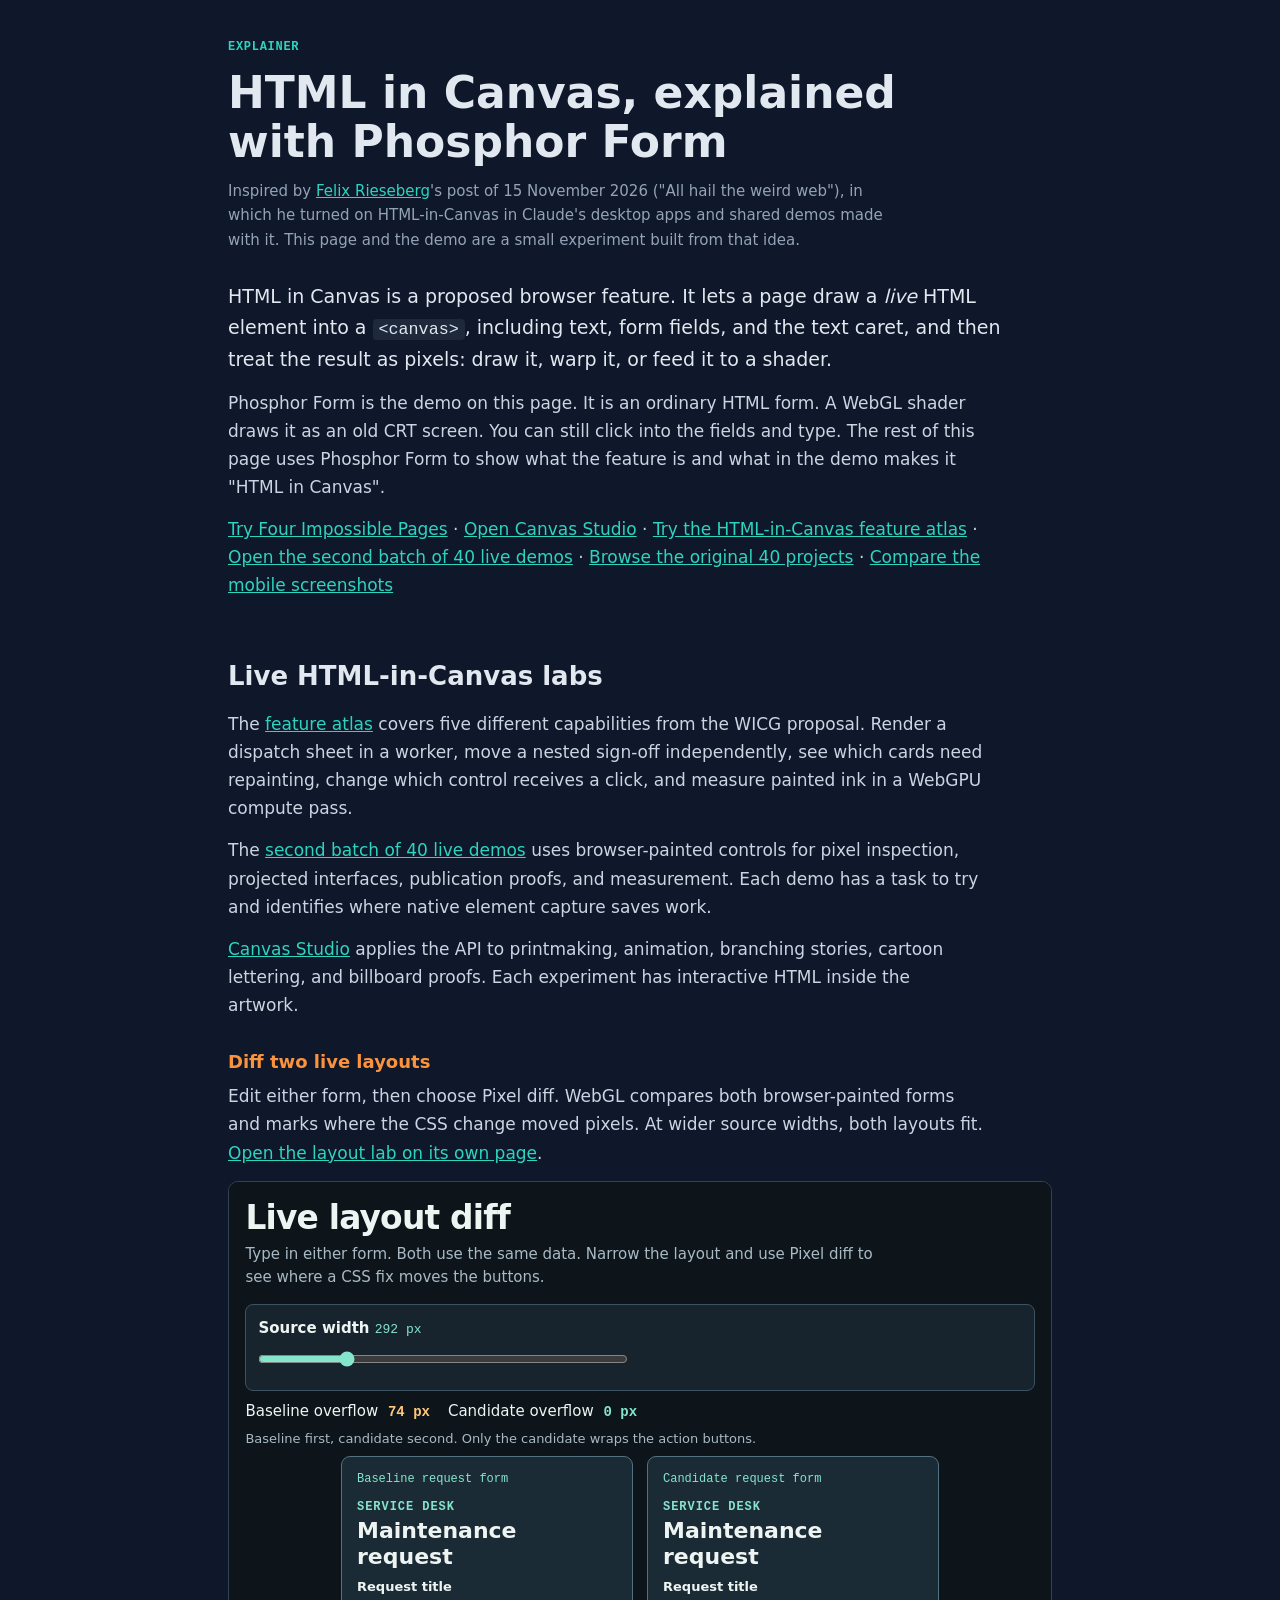
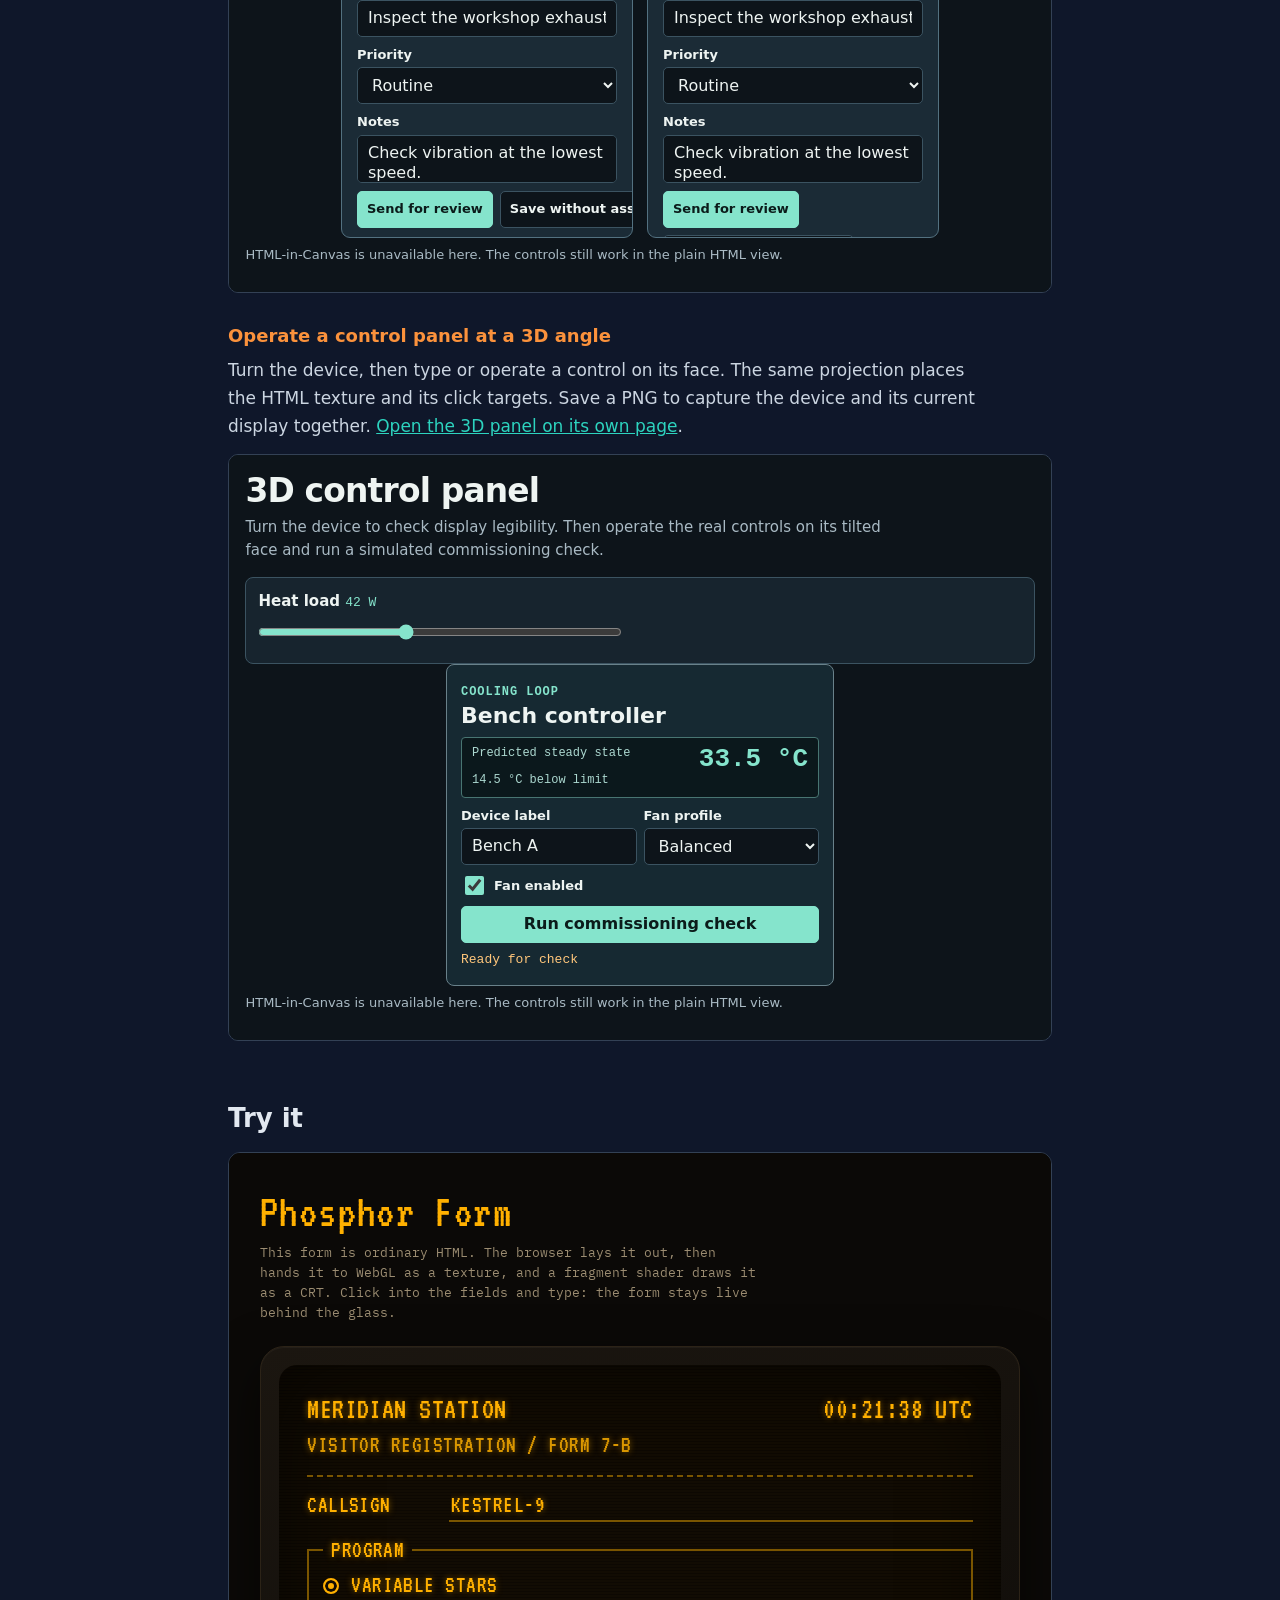
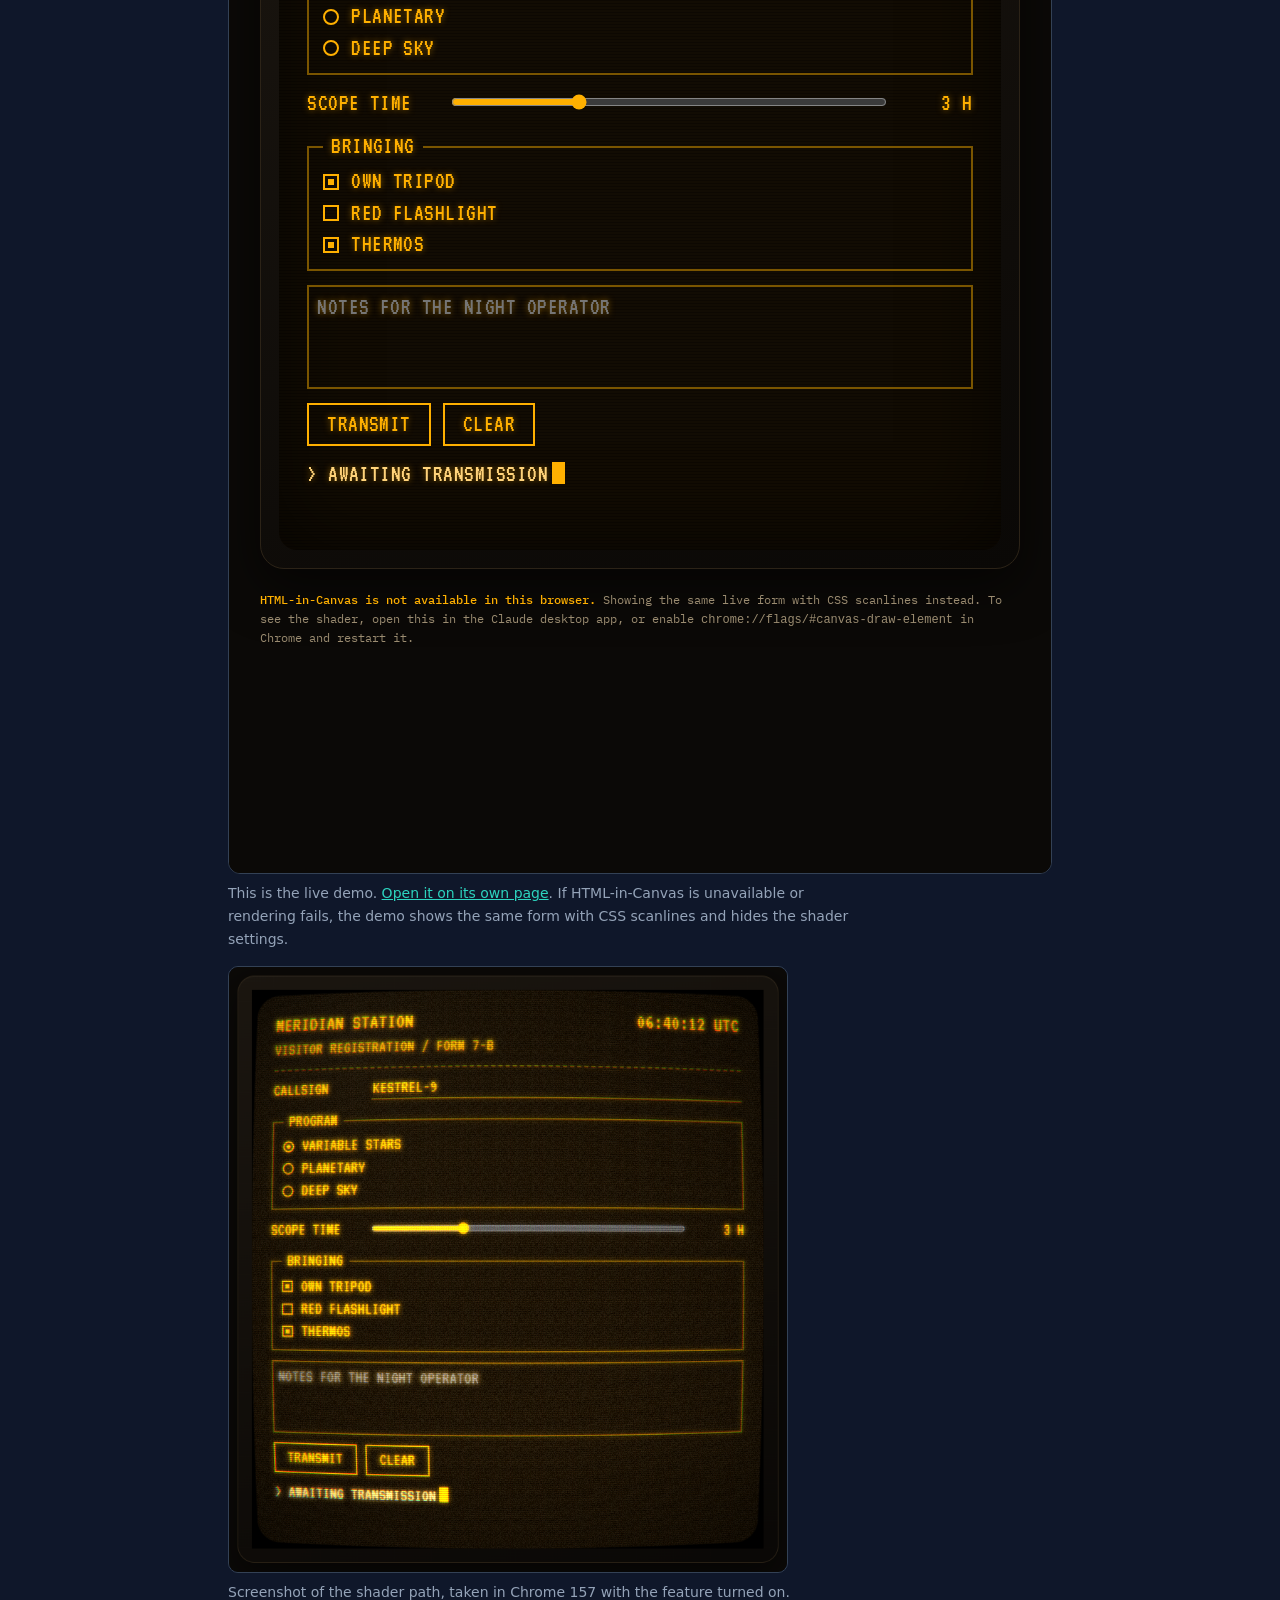
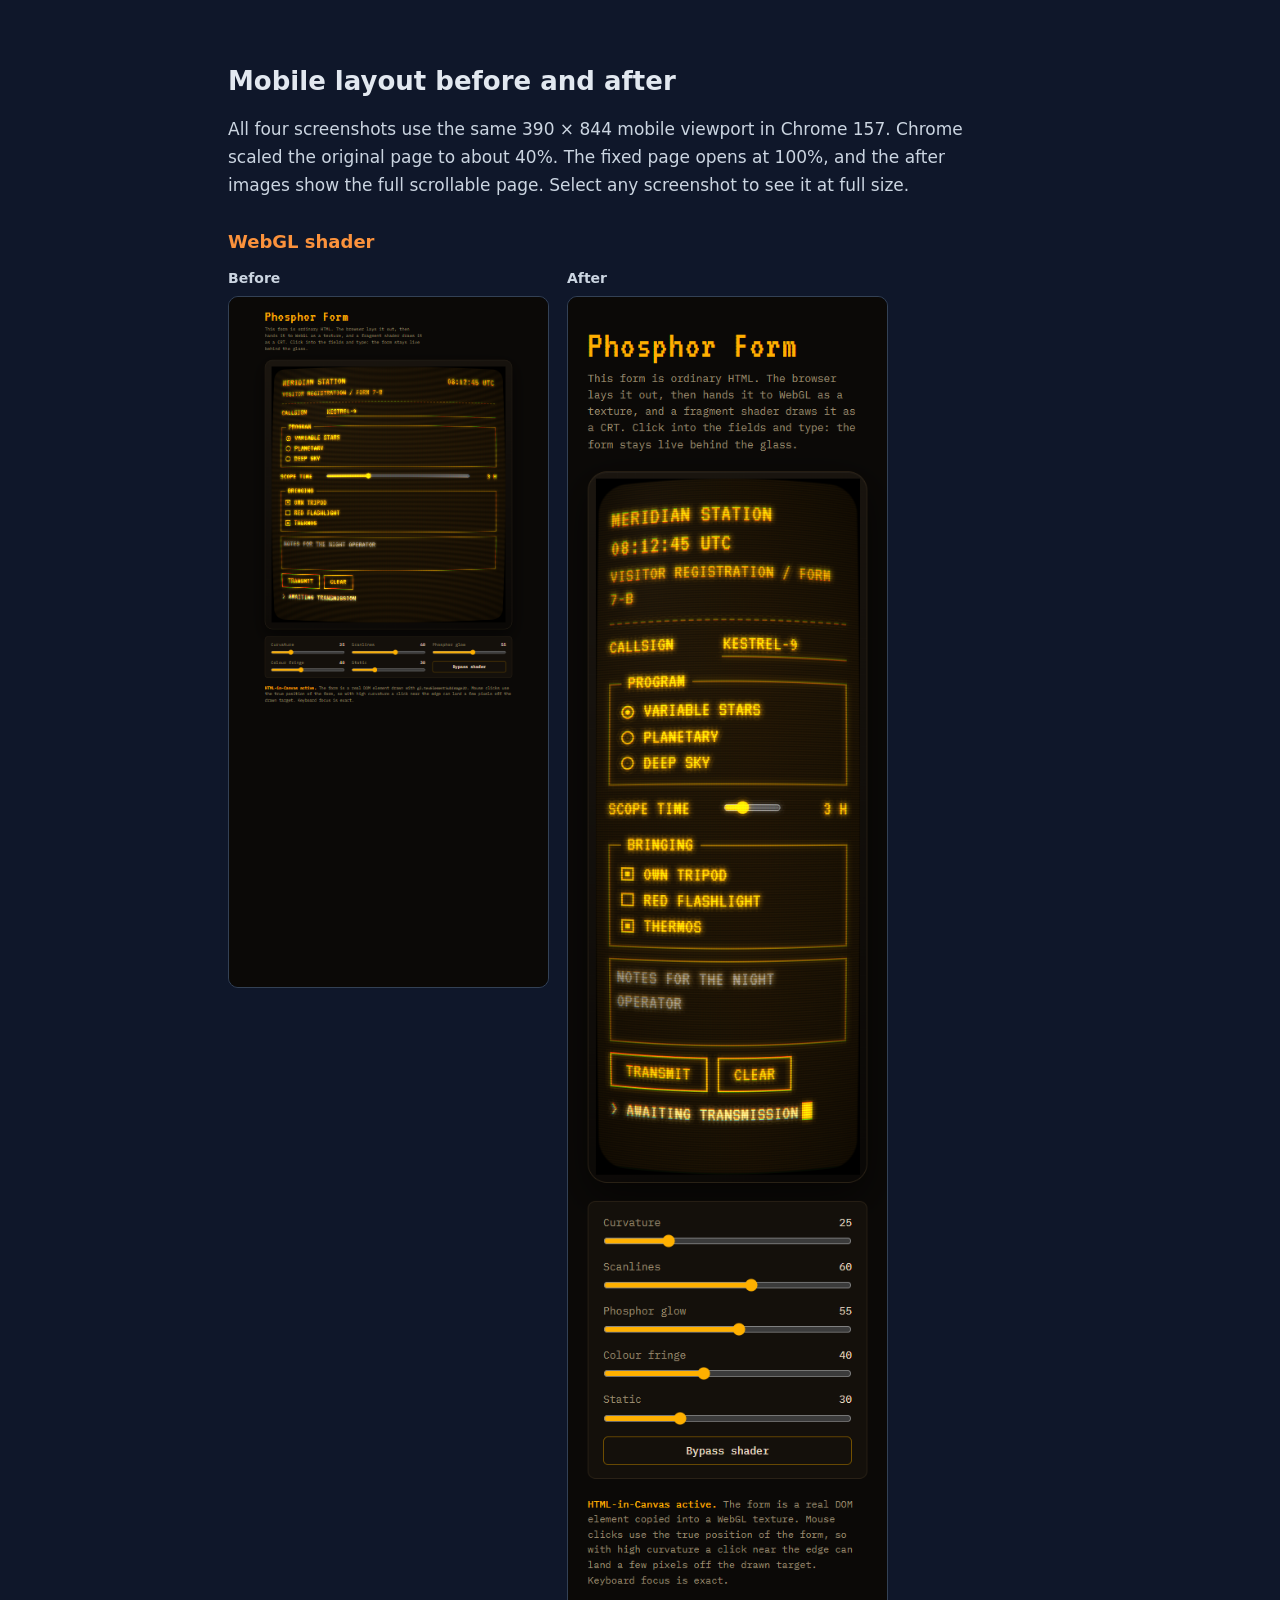
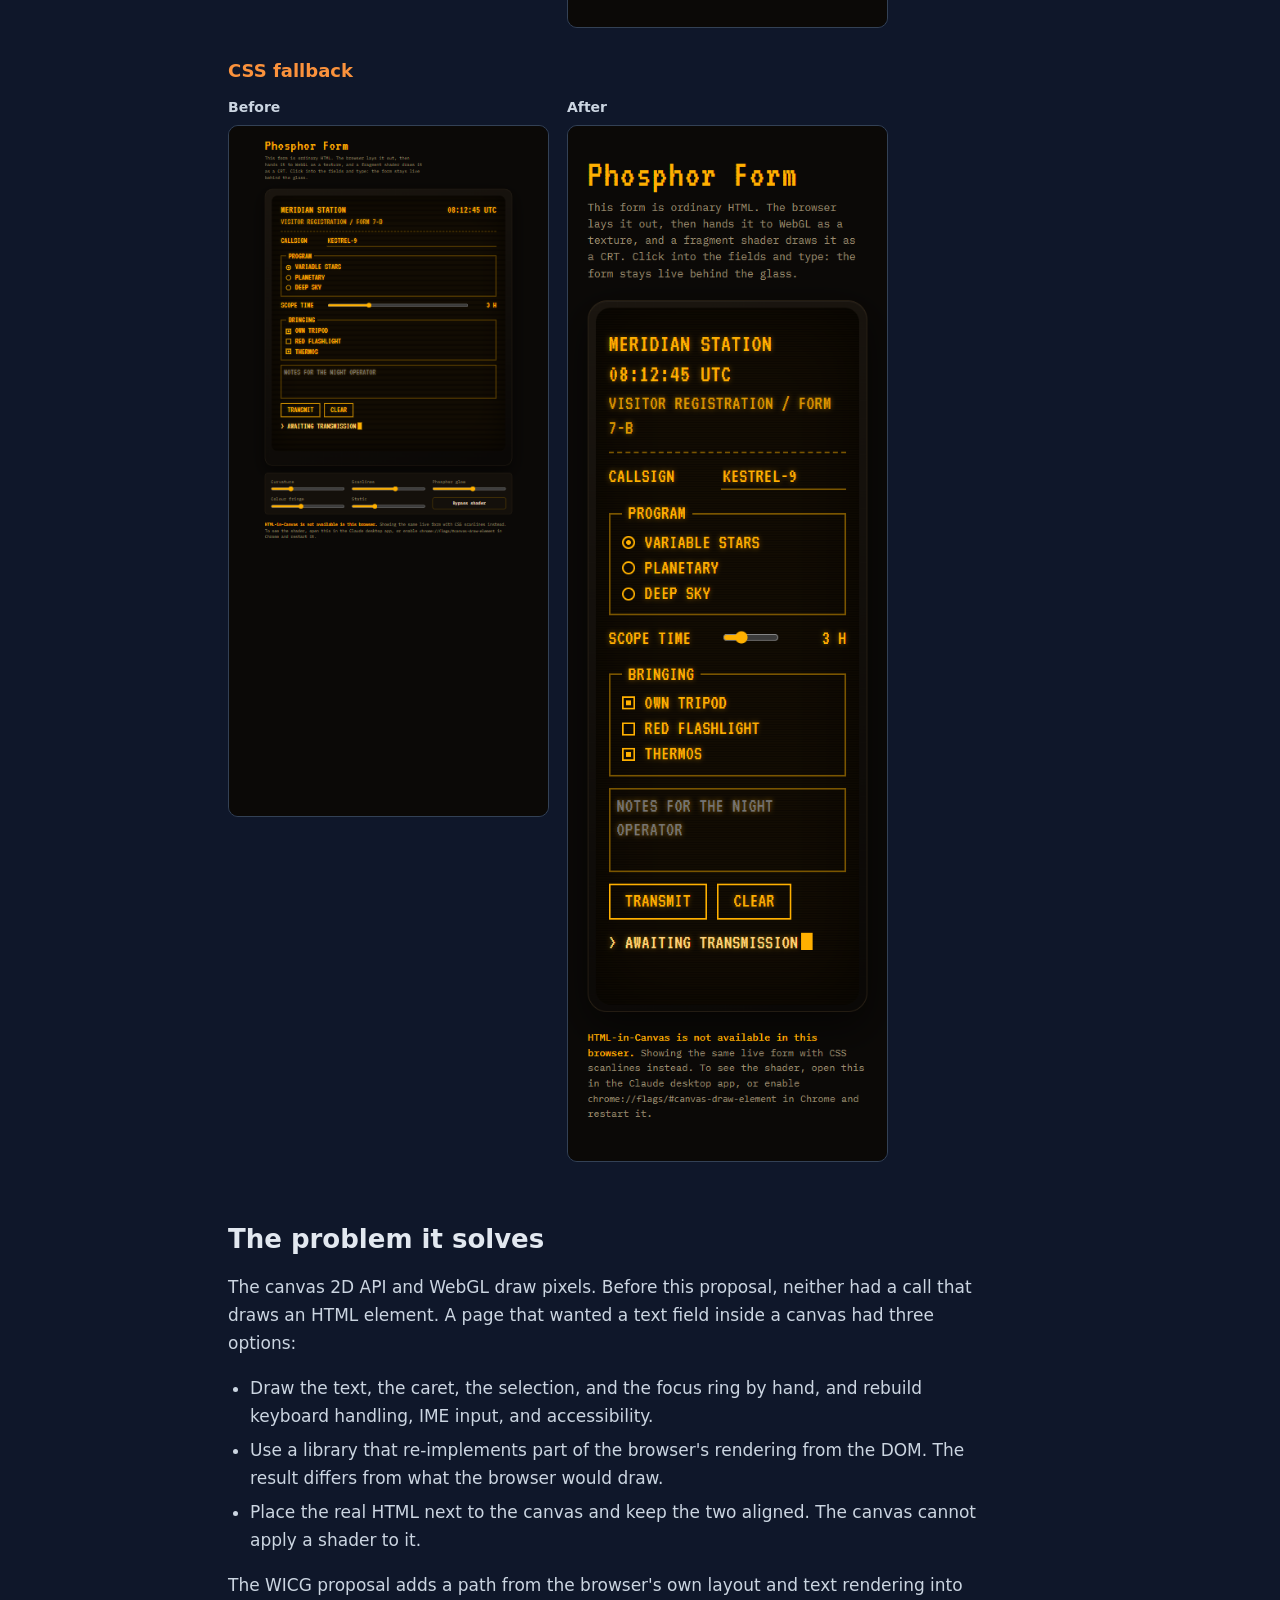
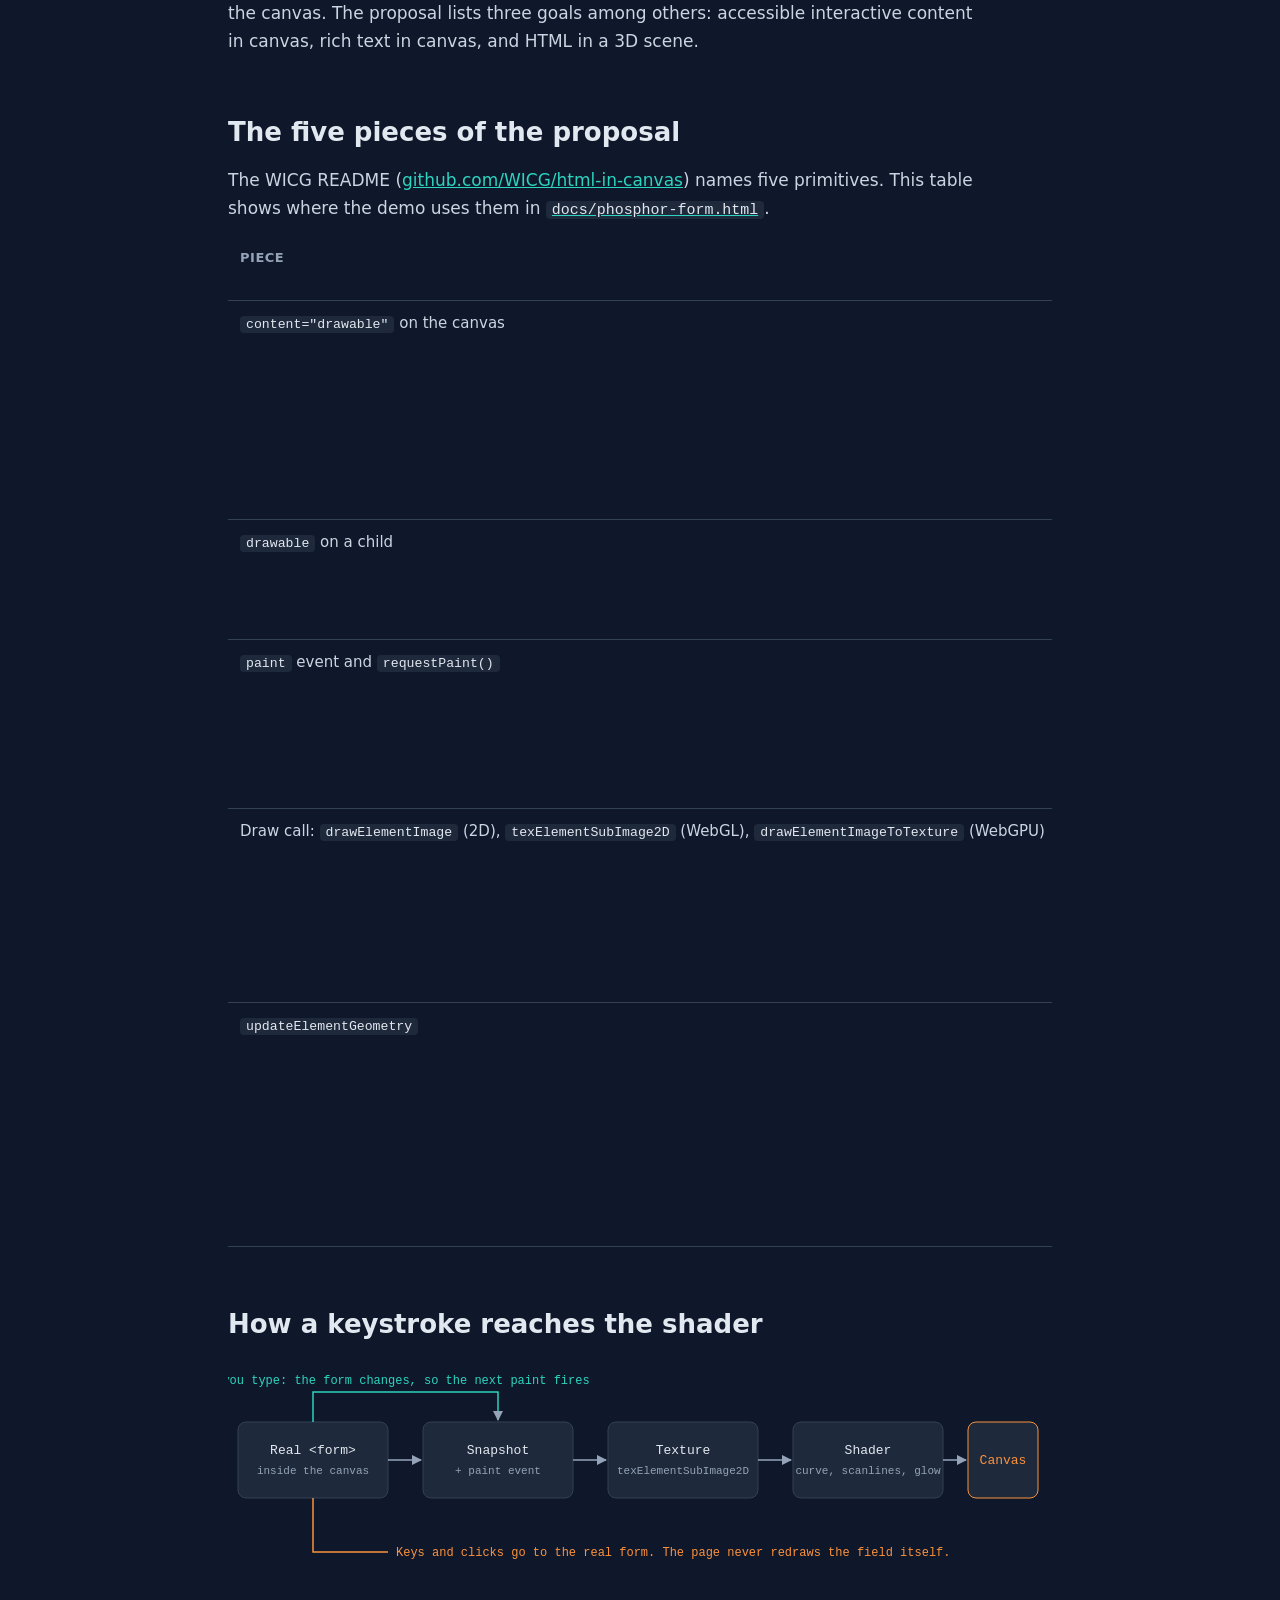
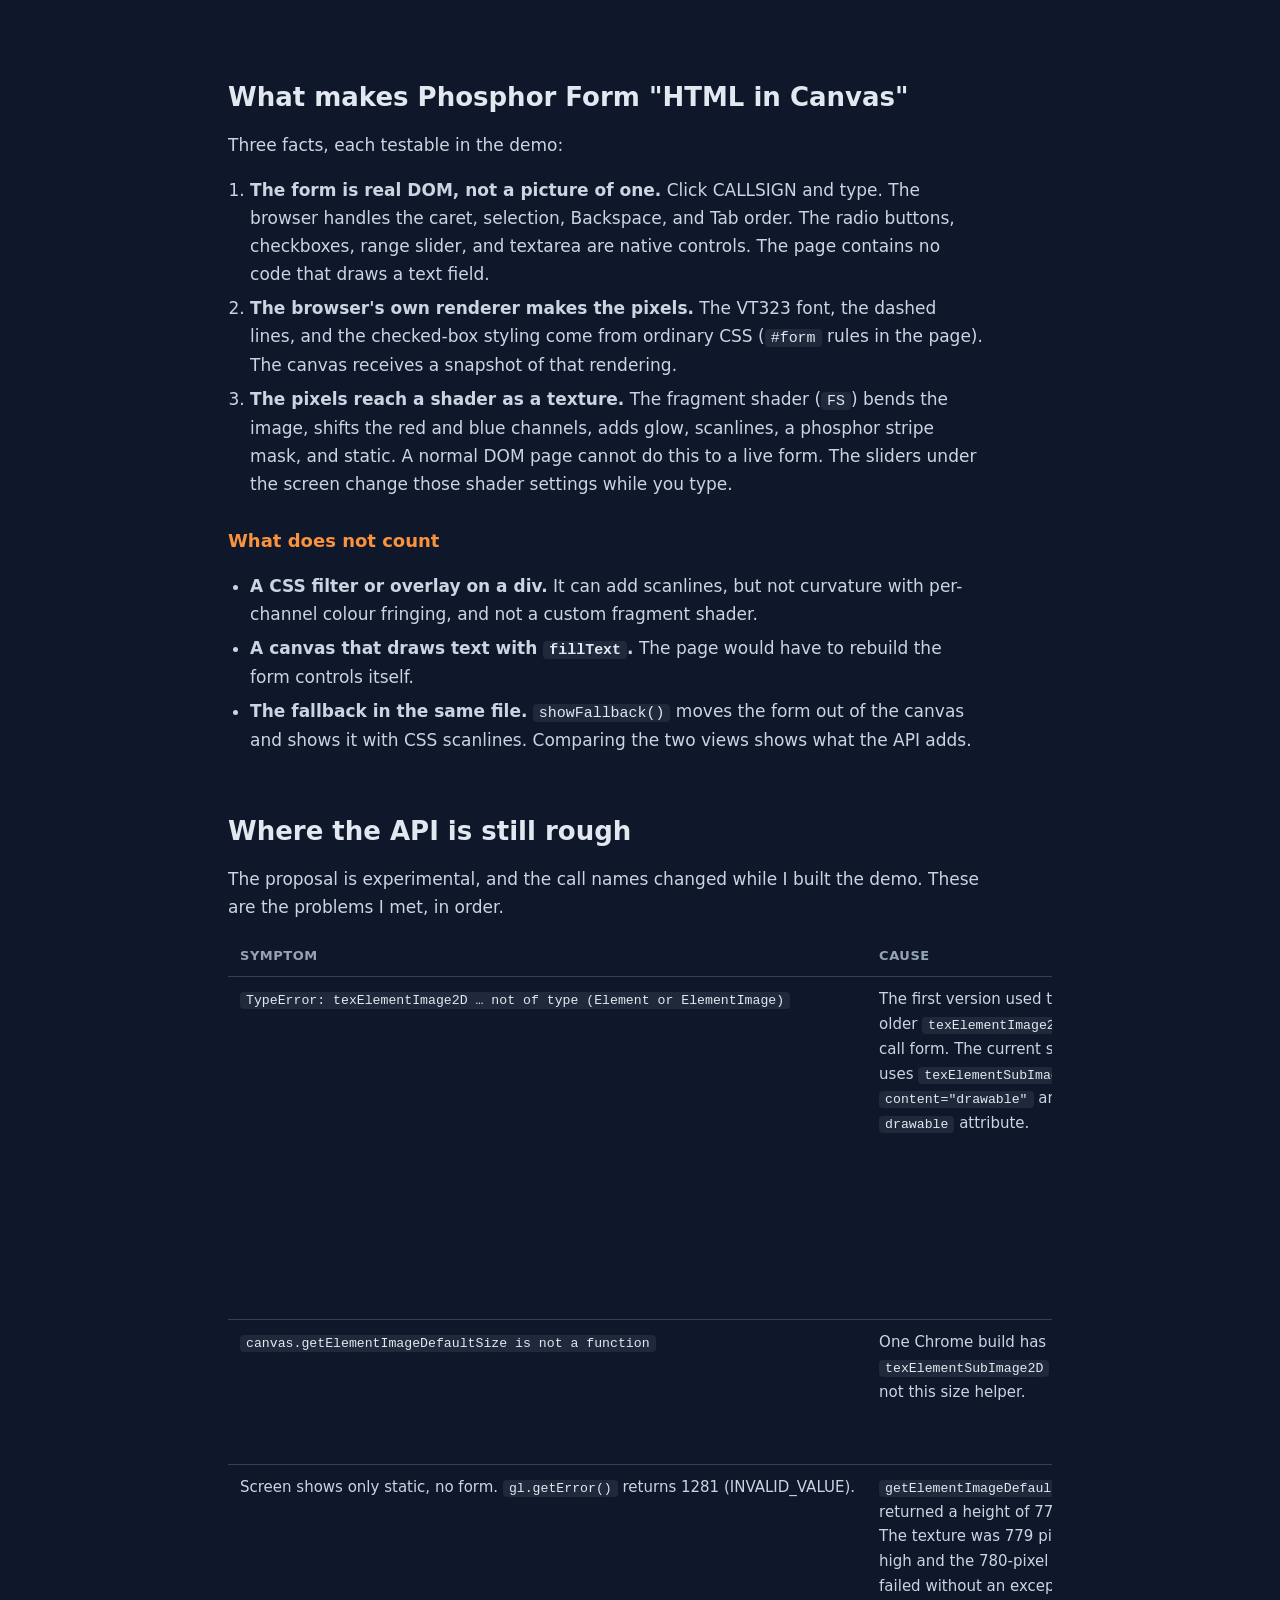
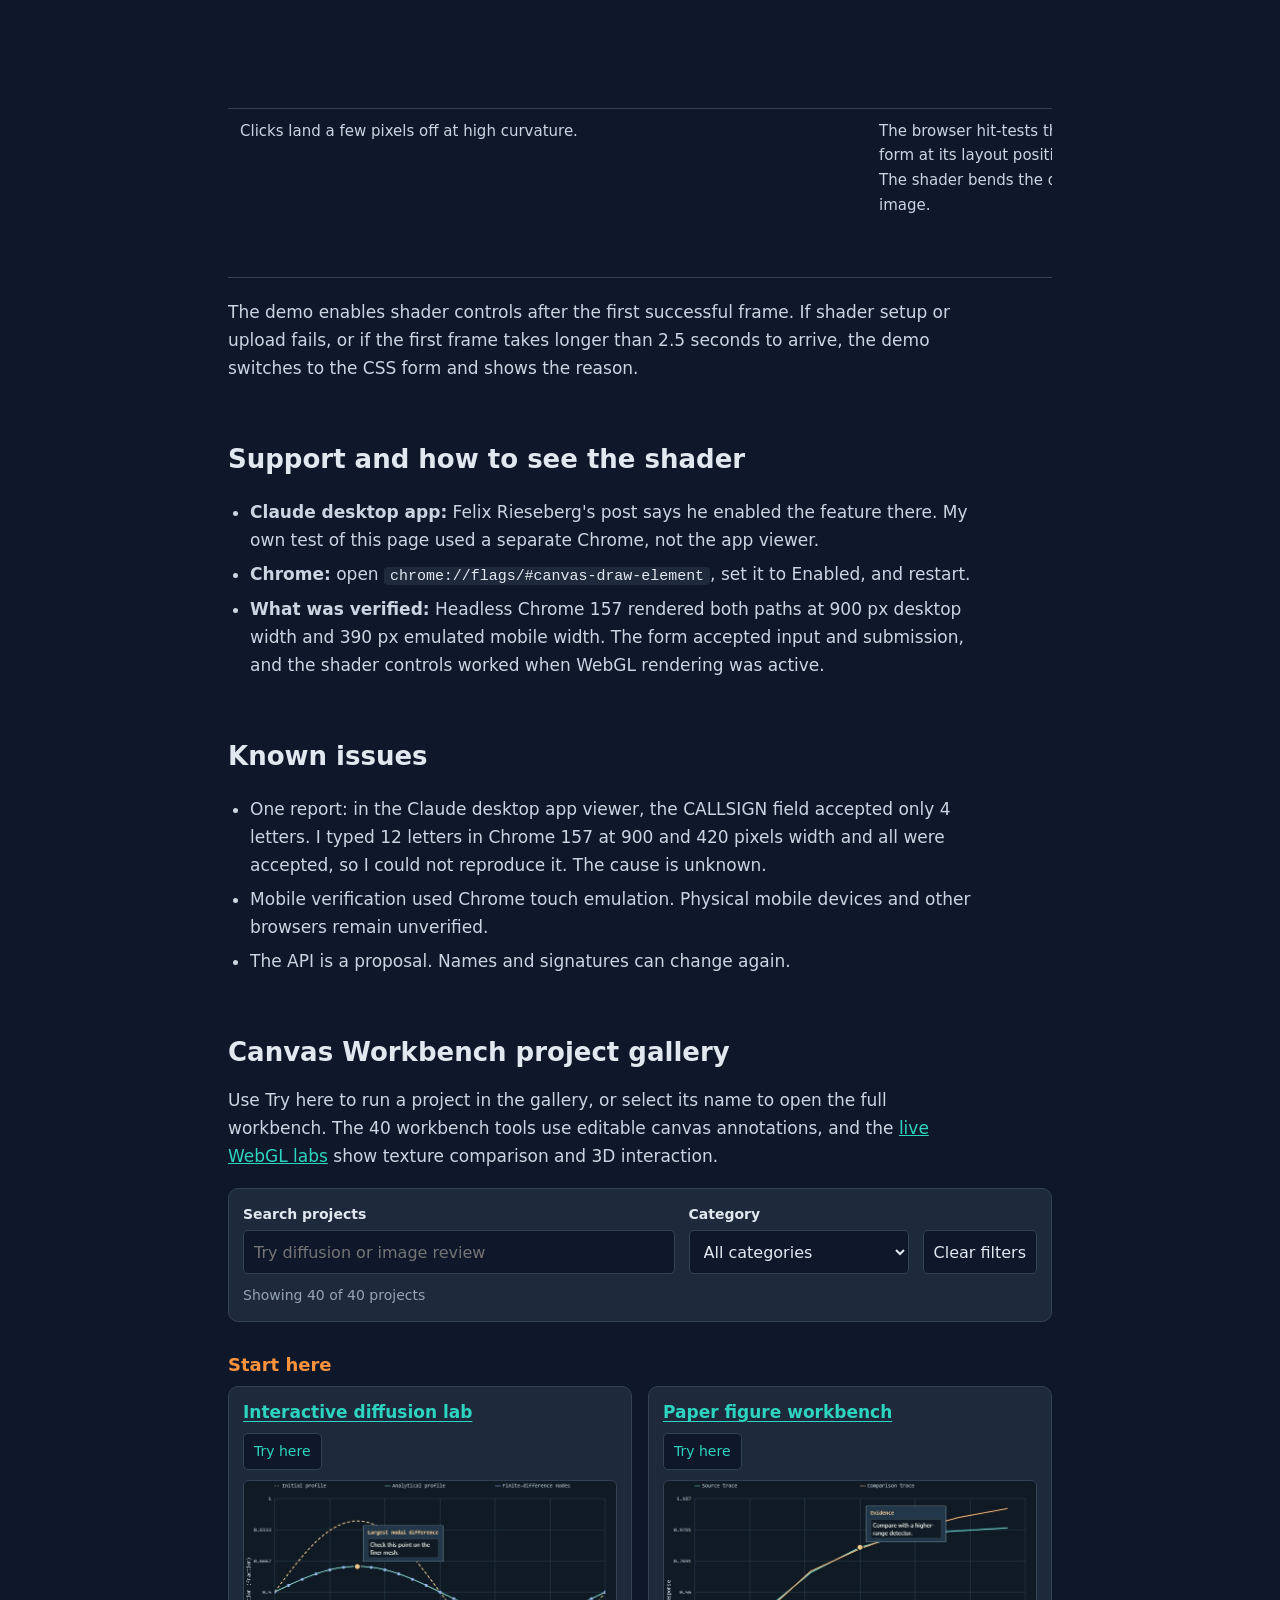
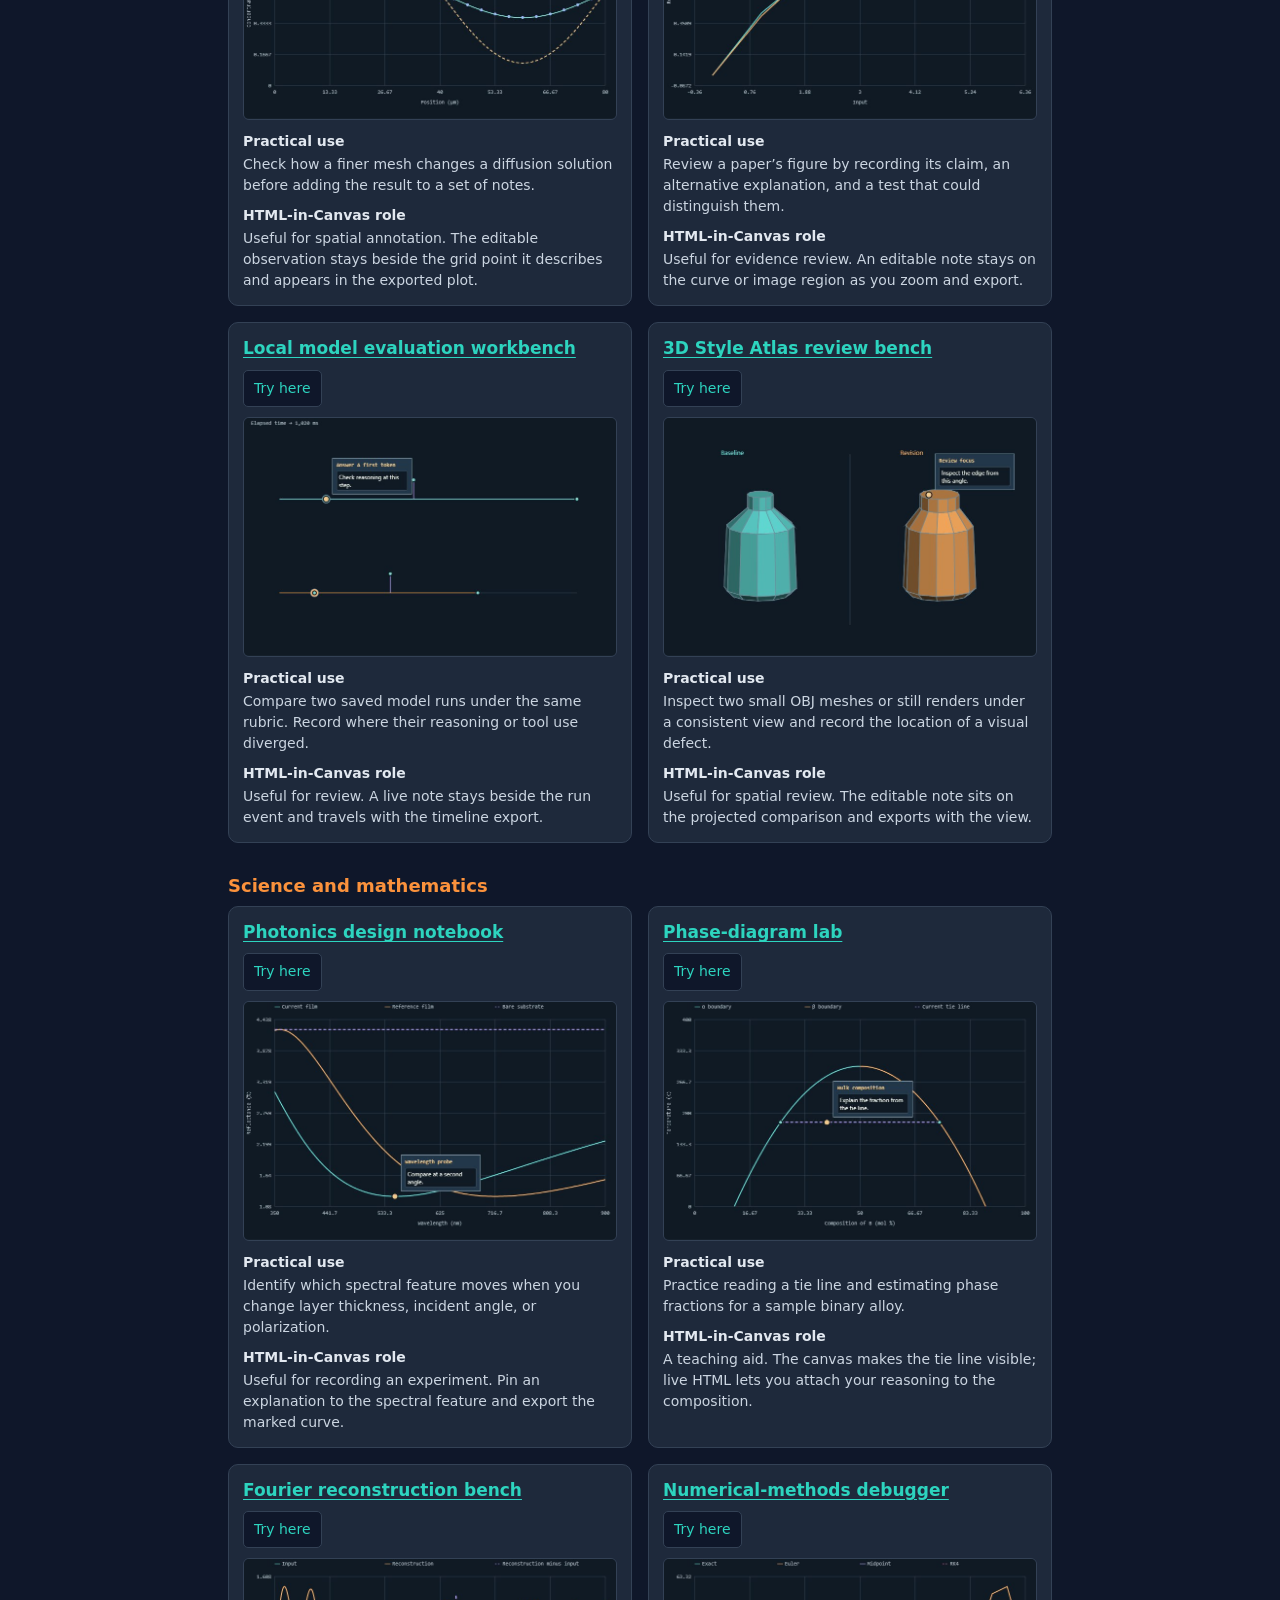
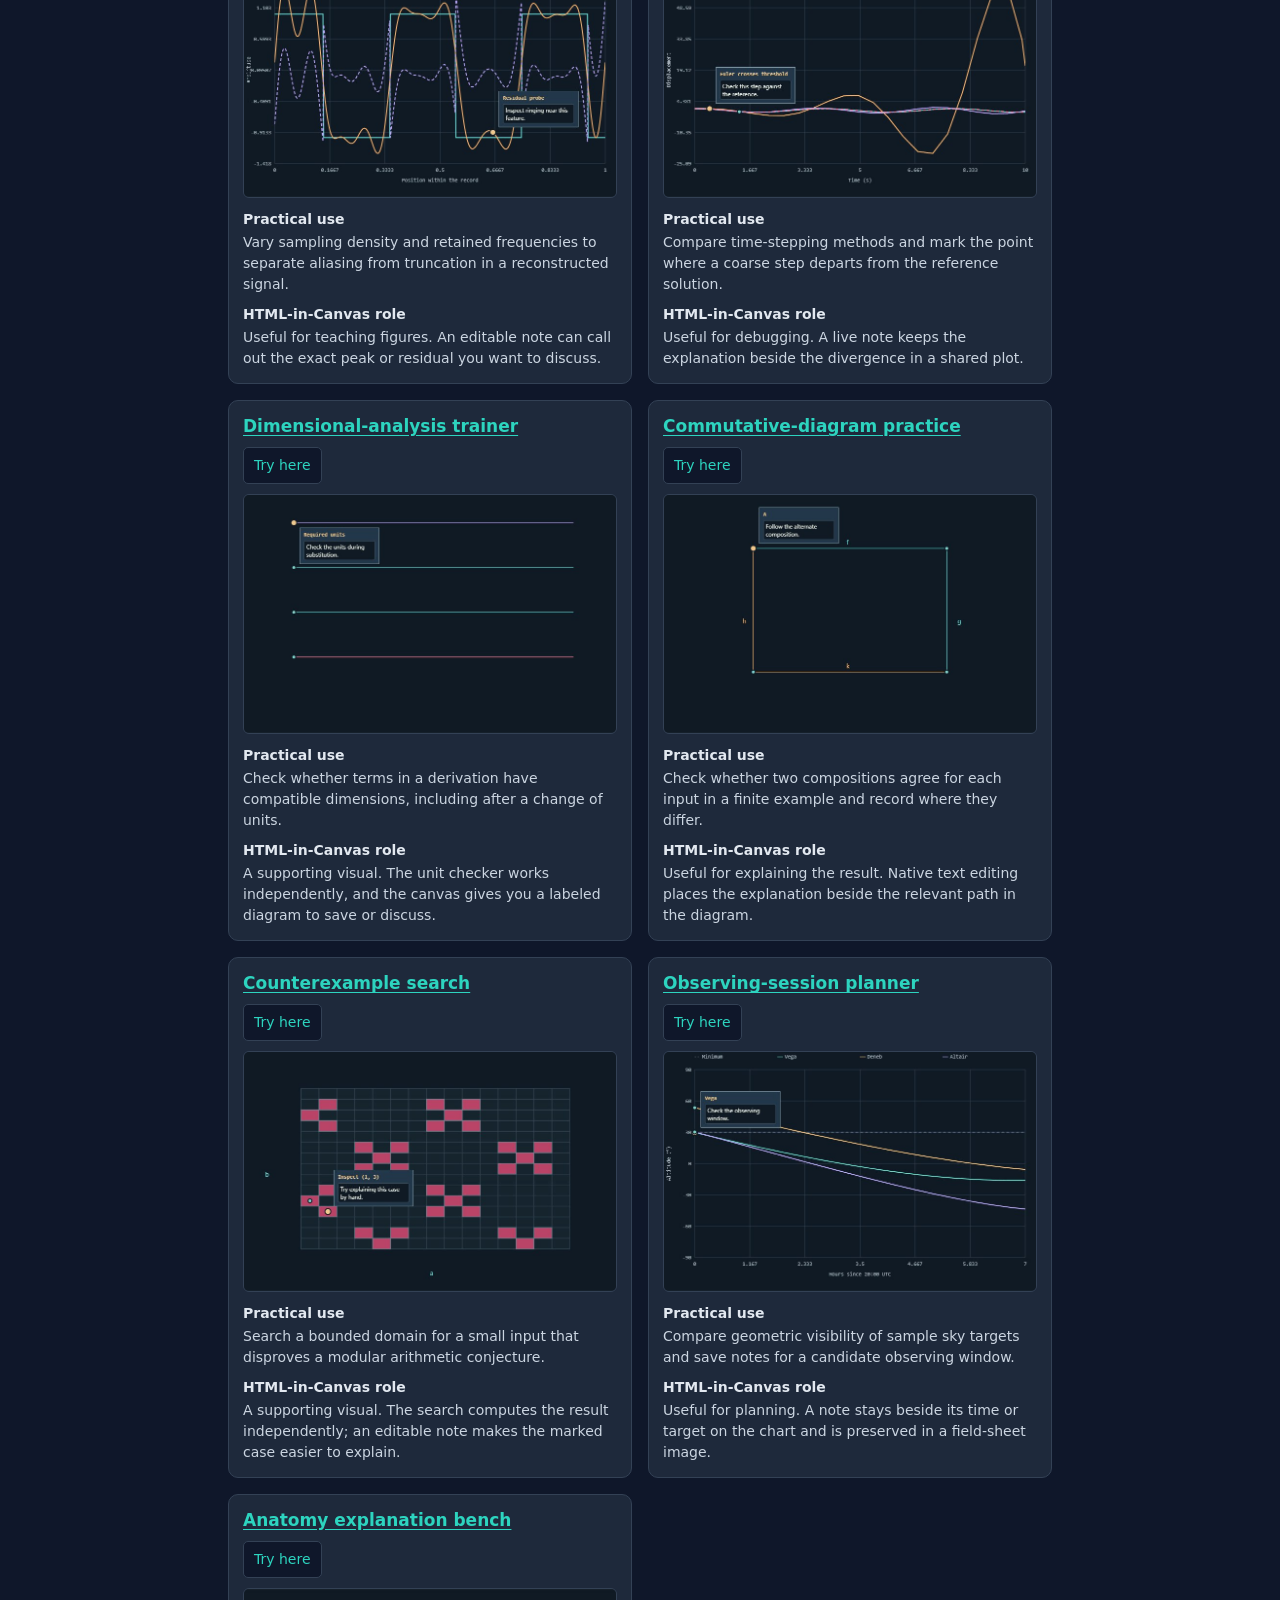
==== commit 30a0e963: "Build four original live HTML-in-Canvas experiments" ====
--- a/docs/index.html
+++ b/docs/index.html
@@ -122,7 +122,7 @@
 
 <p class="lede">HTML in Canvas is a proposed browser feature. It lets a page draw a <em>live</em> HTML element into a <code>&lt;canvas&gt;</code>, including text, form fields, and the text caret, and then treat the result as pixels: draw it, warp it, or feed it to a shader.</p>
 <p>Phosphor Form is the demo on this page. It is an ordinary HTML form. A WebGL shader draws it as an old CRT screen. You can still click into the fields and type. The rest of this page uses Phosphor Form to show what the feature is and what in the demo makes it "HTML in Canvas".</p>
-<p><a href="live/studio/">Open Canvas Studio</a> · <a href="live/atlas/">Try the HTML-in-Canvas feature atlas</a> · <a href="live/batch-two/index.html">Open the second batch of 40 live demos</a> · <a href="#workbench-gallery">Browse the original 40 projects</a> · <a href="#mobile-comparison">Compare the mobile screenshots</a></p>
+<p><a href="live/oddities/">Try Four Impossible Pages</a> · <a href="live/studio/">Open Canvas Studio</a> · <a href="live/atlas/">Try the HTML-in-Canvas feature atlas</a> · <a href="live/batch-two/index.html">Open the second batch of 40 live demos</a> · <a href="#workbench-gallery">Browse the original 40 projects</a> · <a href="#mobile-comparison">Compare the mobile screenshots</a></p>
 
 <section aria-labelledby="live-labs">
   <h2 id="live-labs">Live HTML-in-Canvas labs</h2>
